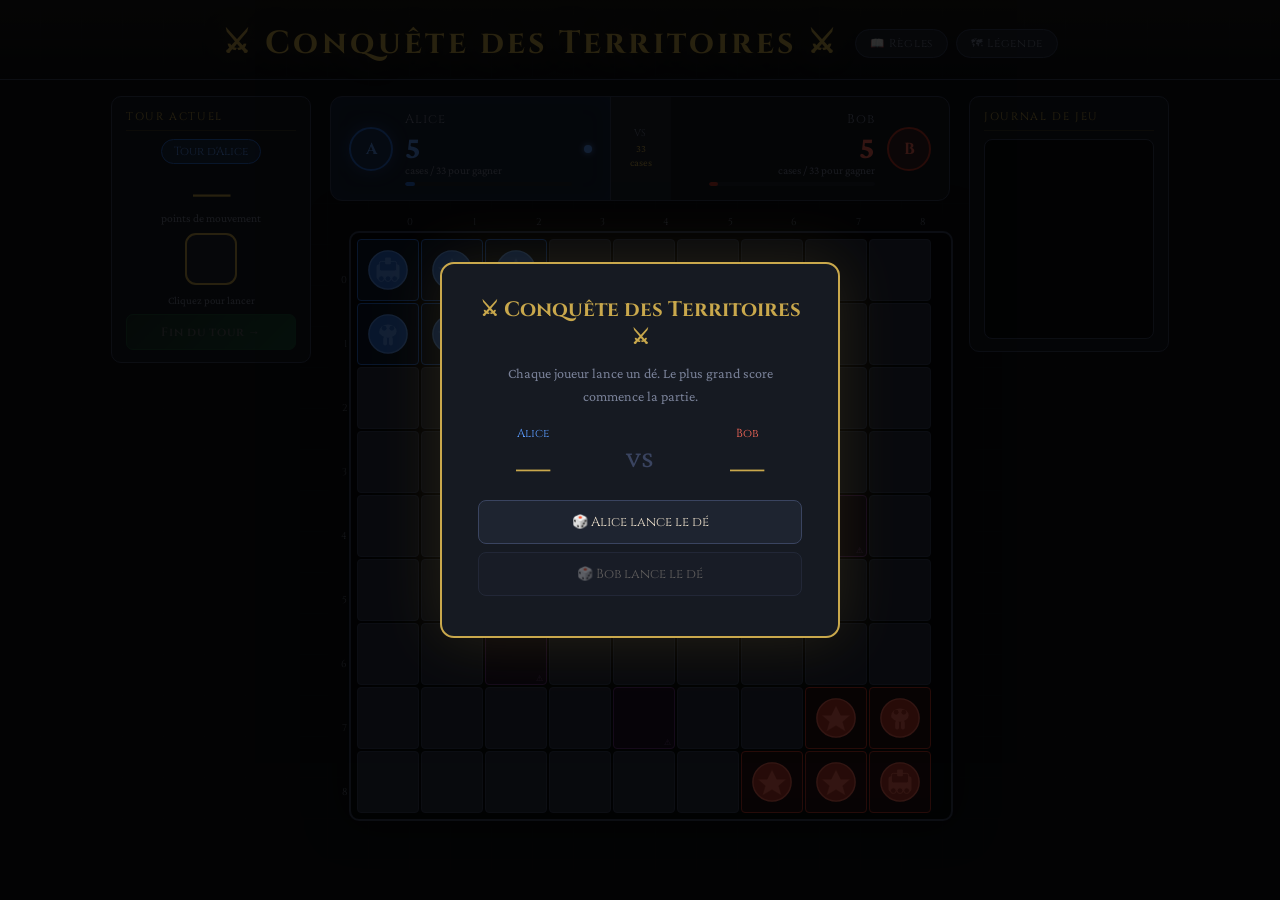
==== index.html @ dd2f5464 "chess game" ====
<!DOCTYPE html>
<html lang="fr">
<head>
<meta charset="UTF-8">
<meta name="viewport" content="width=device-width, initial-scale=1.0">
<title>Conquête des Territoires</title>
<link href="https://fonts.googleapis.com/css2?family=Cinzel:wght@400;600;700&family=Crimson+Pro:wght@400;600&display=swap" rel="stylesheet">
<style>
  :root {
    --gold: #c9a84c;
    --gold-light: #f0d080;
    --dark: #0d0f14;
    --dark2: #161a22;
    --dark3: #1e2430;
    --dark4: #252d3c;
    --p1: #2a6dd9;
    --p1-light: #5b9cff;
    --p1-glow: rgba(42,109,217,0.4);
    --p2: #c0392b;
    --p2-light: #ff6b5b;
    --p2-glow: rgba(192,57,43,0.4);
    --bonus: #1a7a4a;
    --bonus-light: #2ecc71;
    --trap: #6c3483;
    --trap-light: #9b59b6;
    --neutral: #2a3040;
    --border: #3a4460;
    --text: #e8dcc8;
    --text-muted: #7a8299;
    --cell-size: 62px;
  }
  * { box-sizing: border-box; margin: 0; padding: 0; }
  body {
    font-family: 'Crimson Pro', Georgia, serif;
    background: var(--dark);
    color: var(--text);
    min-height: 100vh;
    overflow-x: hidden;
  }
  body::before {
    content: '';
    position: fixed;
    inset: 0;
    background:
      repeating-linear-gradient(0deg, transparent, transparent 40px, rgba(255,255,255,0.008) 40px, rgba(255,255,255,0.008) 41px),
      repeating-linear-gradient(90deg, transparent, transparent 40px, rgba(255,255,255,0.008) 40px, rgba(255,255,255,0.008) 41px);
    pointer-events: none;
    z-index: 0;
  }
  .wrapper { position: relative; z-index: 1; }

  /* HEADER */
  .header {
    text-align: center;
    padding: 22px 20px 14px;
    border-bottom: 1px solid var(--border);
    background: linear-gradient(180deg, rgba(201,168,76,0.07) 0%, transparent 100%);
    display: flex;
    align-items: center;
    justify-content: center;
    gap: 16px;
    flex-wrap: wrap;
  }
  .header h1 {
    font-family: 'Cinzel', serif;
    font-size: clamp(1.3rem, 3.5vw, 2rem);
    font-weight: 700;
    color: var(--gold);
    letter-spacing: 0.1em;
    text-shadow: 0 0 30px rgba(201,168,76,0.25);
  }
  .header-btns { display: flex; gap: 8px; }
  .hdr-btn {
    font-family: 'Cinzel', serif;
    font-size: 0.72rem;
    letter-spacing: 0.06em;
    padding: 6px 14px;
    border: 1px solid var(--border);
    border-radius: 20px;
    background: var(--dark3);
    color: var(--text-muted);
    cursor: pointer;
    transition: all 0.2s;
  }
  .hdr-btn:hover, .hdr-btn.active { border-color: var(--gold); color: var(--gold); background: rgba(201,168,76,0.08); }

  /* LAYOUT */
  .main-layout {
    display: flex;
    gap: 16px;
    padding: 16px;
    justify-content: center;
    align-items: flex-start;
    flex-wrap: wrap;
  }

  /* SCORE BAR — full width, above board area */
  .score-bar {
    display: flex;
    align-items: stretch;
    gap: 0;
    background: var(--dark2);
    border: 1px solid var(--border);
    border-radius: 12px;
    overflow: hidden;
    margin-bottom: 14px;
    width: 100%;
    max-width: 620px;
  }
  .score-half {
    flex: 1;
    display: flex;
    align-items: center;
    gap: 12px;
    padding: 14px 18px;
    transition: background 0.3s;
    position: relative;
  }
  .score-half.p1 { border-right: 1px solid var(--border); }
  .score-half.active-p1 { background: rgba(42,109,217,0.12); box-shadow: inset 0 0 20px rgba(42,109,217,0.1); }
  .score-half.active-p2 { background: rgba(192,57,43,0.12); box-shadow: inset 0 0 20px rgba(192,57,43,0.1); }
  .score-avatar {
    width: 44px;
    height: 44px;
    border-radius: 50%;
    display: flex;
    align-items: center;
    justify-content: center;
    font-family: 'Cinzel', serif;
    font-size: 1rem;
    font-weight: 700;
    flex-shrink: 0;
    border: 2px solid;
    transition: box-shadow 0.3s;
  }
  .score-avatar.p1 { background: rgba(42,109,217,0.2); border-color: var(--p1); color: var(--p1-light); }
  .score-avatar.p2 { background: rgba(192,57,43,0.2); border-color: var(--p2); color: var(--p2-light); }
  .active-p1 .score-avatar.p1 { box-shadow: 0 0 16px var(--p1-glow); }
  .active-p2 .score-avatar.p2 { box-shadow: 0 0 16px var(--p2-glow); }
  .score-info { flex: 1; }
  .score-name { font-family: 'Cinzel', serif; font-size: 0.8rem; letter-spacing: 0.08em; color: var(--text-muted); margin-bottom: 3px; }
  .score-big { font-size: 2rem; font-weight: 700; line-height: 1; }
  .score-half.p1 .score-big { color: var(--p1-light); }
  .score-half.p2 .score-big { color: var(--p2-light); }
  .score-sub { font-size: 0.7rem; color: var(--text-muted); margin-top: 1px; }
  .score-progress { margin-top: 6px; height: 4px; background: var(--dark3); border-radius: 2px; overflow: hidden; }
  .score-progress-fill { height: 100%; border-radius: 2px; transition: width 0.6s ease; }
  .p1 .score-progress-fill { background: var(--p1); }
  .p2 .score-progress-fill { background: var(--p2); }
  .score-turn-dot {
    width: 8px; height: 8px; border-radius: 50%; flex-shrink: 0;
    opacity: 0;
    transition: opacity 0.3s;
  }
  .active-p1 .p1-dot, .active-p2 .p2-dot { opacity: 1; }
  .p1-dot { background: var(--p1-light); box-shadow: 0 0 6px var(--p1-light); }
  .p2-dot { background: var(--p2-light); box-shadow: 0 0 6px var(--p2-light); }
  .score-center {
    display: flex;
    flex-direction: column;
    align-items: center;
    justify-content: center;
    padding: 10px 14px;
    background: var(--dark3);
    min-width: 60px;
  }
  .score-vs { font-family: 'Cinzel', serif; font-size: 0.6rem; color: var(--text-muted); letter-spacing: 0.1em; }
  .score-obj { font-size: 0.65rem; color: var(--gold); margin-top: 2px; text-align: center; line-height: 1.3; }

  /* PANELS */
  .left-panel { display: flex; flex-direction: column; gap: 12px; width: 200px; flex-shrink: 0; }
  .panel { background: var(--dark2); border: 1px solid var(--border); border-radius: 10px; padding: 12px 14px; }
  .panel-title { font-family: 'Cinzel', serif; font-size: 0.68rem; letter-spacing: 0.15em; color: var(--gold); text-transform: uppercase; margin-bottom: 8px; padding-bottom: 6px; border-bottom: 1px solid rgba(201,168,76,0.2); }

  /* TURN panel */
  .turn-info { text-align: center; }
  .turn-badge { display: inline-block; font-family: 'Cinzel', serif; font-size: 0.73rem; padding: 4px 12px; border-radius: 20px; margin-bottom: 8px; }
  .turn-badge.p1 { background: rgba(42,109,217,0.2); border: 1px solid var(--p1); color: var(--p1-light); }
  .turn-badge.p2 { background: rgba(192,57,43,0.2); border: 1px solid var(--p2); color: var(--p2-light); }
  .move-display { font-size: 2.4rem; font-weight: 600; color: var(--gold); line-height: 1; }
  .move-sub { font-size: 0.72rem; color: var(--text-muted); margin-top: 2px; }
  .dice-area { display: flex; flex-direction: column; align-items: center; gap: 8px; margin-top: 8px; }
  #dice-svg { cursor: pointer; transition: transform 0.12s; }
  #dice-svg:hover { transform: scale(1.07); }
  #dice-svg:active { transform: scale(0.95); }
  .btn { width: 100%; padding: 9px; border: none; border-radius: 7px; font-family: 'Cinzel', serif; font-size: 0.75rem; font-weight: 600; letter-spacing: 0.06em; cursor: pointer; transition: all 0.2s; }
  .btn:disabled { opacity: 0.3; cursor: not-allowed; }
  .btn-end { background: linear-gradient(135deg, #1a5c3a, #2ecc71); color: white; border: 1px solid #2ecc71; }
  .btn-end:not(:disabled):hover { filter: brightness(1.1); transform: translateY(-1px); }

  /* COLLAPSIBLE PANELS */
  .collapsible { overflow: hidden; }
  .collapsible-content { display: none; padding-top: 8px; }
  .collapsible-content.open { display: block; }

  /* Legend */
  .legend-grid { display: grid; grid-template-columns: 1fr 1fr; gap: 6px; }
  .legend-item { display: flex; align-items: center; gap: 5px; font-size: 0.75rem; color: var(--text-muted); }
  .leg-dot { width: 12px; height: 12px; border-radius: 3px; flex-shrink: 0; }

  /* BOARD */
  .board-container { display: flex; flex-direction: column; align-items: center; }
  .coord-row { display: flex; align-items: center; gap: 2px; padding-left: 24px; }
  .coord-lbl { width: var(--cell-size); text-align: center; font-size: 0.62rem; color: var(--text-muted); font-family: 'Cinzel', serif; }
  #board { display: grid; grid-template-columns: repeat(9, var(--cell-size)); grid-template-rows: repeat(9, var(--cell-size)); gap: 2px; background: #080a0e; padding: 6px; border-radius: 10px; border: 2px solid var(--border); box-shadow: 0 0 40px rgba(0,0,0,0.5), inset 0 0 20px rgba(0,0,0,0.3); }
  .row-nums { display: flex; flex-direction: column; gap: 2px; padding-top: 6px; }
  .row-num { height: var(--cell-size); display: flex; align-items: center; justify-content: flex-end; font-size: 0.62rem; color: var(--text-muted); font-family: 'Cinzel', serif; width: 20px; }

  .cell { width: var(--cell-size); height: var(--cell-size); background: var(--neutral); border: 1px solid #3a4460; border-radius: 4px; display: flex; align-items: center; justify-content: center; cursor: pointer; transition: all 0.15s; position: relative; overflow: hidden; }
  .cell:hover { border-color: var(--gold); filter: brightness(1.1); }
  .cell.bonus { background: rgba(26,122,74,0.22); border-color: var(--bonus); }
  .cell.bonus::after { content: '✦'; position: absolute; bottom: 2px; right: 3px; font-size: 8px; color: var(--bonus-light); opacity: 0.7; }
  .cell.trap { background: rgba(108,52,131,0.22); border-color: var(--trap); }
  .cell.trap::after { content: '⚠'; position: absolute; bottom: 1px; right: 3px; font-size: 8px; color: var(--trap-light); opacity: 0.7; }
  .cell.p1 { background: rgba(42,109,217,0.16); border-color: var(--p1); }
  .cell.p2 { background: rgba(192,57,43,0.16); border-color: var(--p2); }
  .cell.selected { border: 2px solid var(--gold) !important; box-shadow: 0 0 14px rgba(201,168,76,0.55), inset 0 0 8px rgba(201,168,76,0.1); z-index: 5; }
  .cell.reachable { border: 1.5px dashed rgba(201,168,76,0.5) !important; background: rgba(201,168,76,0.07) !important; }
  .piece { width: 44px; height: 44px; pointer-events: none; }

  /* RIGHT PANEL */
  .right-panel { display: flex; flex-direction: column; gap: 12px; width: 200px; flex-shrink: 0; }
  #log { background: #080a0e; border: 1px solid var(--border); border-radius: 8px; padding: 8px 10px; height: 200px; overflow-y: auto; font-family: 'Courier New', monospace; font-size: 0.7rem; color: #8ab4f8; scrollbar-width: thin; scrollbar-color: var(--border) transparent; }
  .log-entry { margin-bottom: 3px; padding-bottom: 3px; border-bottom: 1px solid rgba(58,68,96,0.25); }
  .log-entry.combat { color: #ff9f43; }
  .log-entry.capture { color: #2ecc71; }
  .log-entry.warn { color: #e74c3c; }
  .log-entry.info { color: #a0aec0; }
  .log-entry.turn { color: var(--gold); }

  /* Rules */
  .rules-list { list-style: none; padding: 0; }
  .rules-list li { font-size: 0.76rem; color: var(--text-muted); padding: 4px 0; border-bottom: 1px solid rgba(58,68,96,0.3); line-height: 1.4; display: flex; gap: 6px; }
  .rules-list li:last-child { border: none; }
  .rules-list li .ri { color: var(--gold); flex-shrink: 0; }
  .unit-table { width: 100%; font-size: 0.73rem; border-collapse: collapse; margin-top: 4px; }
  .unit-table th { color: var(--gold); font-family: 'Cinzel', serif; font-size: 0.62rem; letter-spacing: 0.08em; padding: 4px 6px; text-align: left; border-bottom: 1px solid var(--border); }
  .unit-table td { padding: 4px 6px; color: var(--text-muted); border-bottom: 1px solid rgba(58,68,96,0.2); }
  .unit-table tr:last-child td { border: none; }

  /* MODAL */
  #modal-backdrop { display: none; position: fixed; inset: 0; background: rgba(0,0,0,0.8); z-index: 100; align-items: center; justify-content: center; }
  #modal-backdrop.show { display: flex; }
  .modal { background: var(--dark2); border: 2px solid var(--gold); border-radius: 14px; padding: 32px 36px; text-align: center; max-width: 400px; width: 90%; box-shadow: 0 0 60px rgba(201,168,76,0.15); }
  .modal h2 { font-family: 'Cinzel', serif; color: var(--gold); font-size: 1.3rem; margin-bottom: 10px; }
  .modal p { color: var(--text-muted); font-size: 0.88rem; margin-bottom: 18px; line-height: 1.6; }
  .player-roll { display: flex; justify-content: space-around; margin: 14px 0; }
  .player-roll-item { text-align: center; }
  .player-roll-name { font-family: 'Cinzel', serif; font-size: 0.73rem; margin-bottom: 5px; }
  .player-roll-name.p1 { color: var(--p1-light); }
  .player-roll-name.p2 { color: var(--p2-light); }
  .player-roll-val { font-size: 2.2rem; color: var(--gold); }
  .dice-roll-btn { padding: 12px; font-family: 'Cinzel', serif; font-size: 0.82rem; background: var(--dark3); color: var(--text); border: 1px solid var(--border); border-radius: 8px; cursor: pointer; width: 100%; margin-bottom: 8px; transition: all 0.2s; }
  .dice-roll-btn:hover:not(:disabled) { border-color: var(--gold); }
  .dice-roll-btn:disabled { opacity: 0.35; cursor: not-allowed; }
  .btn-modal { padding: 12px 28px; font-family: 'Cinzel', serif; font-size: 0.82rem; font-weight: 700; letter-spacing: 0.1em; background: linear-gradient(135deg, #8a6a14, var(--gold)); color: #0d0f14; border: none; border-radius: 8px; cursor: pointer; transition: all 0.2s; width: 100%; margin-top: 4px; }
  .btn-modal:hover { filter: brightness(1.1); transform: translateY(-1px); }
  .win-crown { font-size: 3rem; margin-bottom: 6px; }
  .win-name { font-family: 'Cinzel', serif; font-size: 1.7rem; color: var(--gold); margin-bottom: 8px; }

  /* OVERLAY PANELS */
  .overlay-panel {
    display: none;
    position: fixed;
    top: 0; right: 0; bottom: 0;
    width: 340px;
    background: var(--dark2);
    border-left: 1px solid var(--border);
    z-index: 50;
    overflow-y: auto;
    padding: 24px 20px;
    box-shadow: -10px 0 40px rgba(0,0,0,0.5);
    transition: transform 0.3s ease;
    transform: translateX(100%);
  }
  .overlay-panel.show { display: block; transform: translateX(0); }
  .overlay-title { font-family: 'Cinzel', serif; font-size: 1rem; color: var(--gold); margin-bottom: 16px; padding-bottom: 10px; border-bottom: 1px solid rgba(201,168,76,0.25); display: flex; justify-content: space-between; align-items: center; }
  .overlay-close { background: none; border: 1px solid var(--border); color: var(--text-muted); border-radius: 50%; width: 28px; height: 28px; cursor: pointer; font-size: 1rem; display: flex; align-items: center; justify-content: center; }
  .overlay-close:hover { border-color: var(--gold); color: var(--gold); }

  .overlay-section { margin-bottom: 20px; }
  .overlay-section-title { font-family: 'Cinzel', serif; font-size: 0.7rem; letter-spacing: 0.12em; color: var(--gold); text-transform: uppercase; margin-bottom: 10px; padding-bottom: 5px; border-bottom: 1px solid rgba(201,168,76,0.15); }

  @media (max-width: 860px) {
    :root { --cell-size: 44px; }
    .left-panel, .right-panel { width: 100%; flex-direction: row; flex-wrap: wrap; }
    .panel { flex: 1; min-width: 160px; }
    .main-layout { flex-direction: column; align-items: center; }
    .overlay-panel { width: 100%; }
  }
</style>
</head>
<body>
<div class="wrapper">

<div class="header">
  <h1>⚔ Conquête des Territoires ⚔</h1>
  <div class="header-btns">
    <button class="hdr-btn" onclick="togglePanel('panel-rules')">📖 Règles</button>
    <button class="hdr-btn" onclick="togglePanel('panel-legend')">🗺 Légende</button>
  </div>
</div>

<!-- RULES OVERLAY -->
<div class="overlay-panel" id="panel-rules">
  <div class="overlay-title">
    Règles du jeu
    <button class="overlay-close" onclick="togglePanel('panel-rules')">✕</button>
  </div>

  <div class="overlay-section">
    <div class="overlay-section-title">Comment jouer</div>
    <ul class="rules-list">
      <li><span class="ri">🎲</span> Lancez le dé pour obtenir vos points de mouvement (1–6).</li>
      <li><span class="ri">👆</span> Cliquez une unité pour la sélectionner, puis une case cible.</li>
      <li><span class="ri">➡</span> Mouvement en ligne droite (horizontale ou verticale) uniquement.</li>
      <li><span class="ri">⚔</span> Attaque : chaque joueur lance un dé + force. Le plus haut gagne.</li>
      <li><span class="ri">✦</span> Case Bonus : +1 force au combat pour l'occupant.</li>
      <li><span class="ri">⚠</span> Piège : l'unité qui entre est détruite immédiatement.</li>
      <li><span class="ri">🏆</span> Victoire : contrôler 33 cases ou éliminer toutes les unités adverses.</li>
    </ul>
  </div>

  <div class="overlay-section">
    <div class="overlay-section-title">Unités</div>
    <table class="unit-table">
      <thead>
        <tr><th>Unité</th><th>Dépl.</th><th>Force</th></tr>
      </thead>
      <tbody>
        <tr><td>⚔ Soldat (S)</td><td>1 case</td><td>2</td></tr>
        <tr><td>🐴 Cavalier (C)</td><td>1–2 cases</td><td>1</td></tr>
        <tr><td>🛡 Tank (T)</td><td>1 case</td><td>3</td></tr>
      </tbody>
    </table>
  </div>

  <div class="overlay-section">
    <div class="overlay-section-title">Combat détaillé</div>
    <ul class="rules-list">
      <li><span class="ri">1.</span> Attaquant : lance dé + force de son unité (+ bonus si sur case Bonus).</li>
      <li><span class="ri">2.</span> Défenseur : même calcul.</li>
      <li><span class="ri">3.</span> Le score le plus élevé l'emporte. En cas d'égalité, le défenseur gagne.</li>
      <li><span class="ri">4.</span> Victoire attaquant → capture la case. Défaite → son unité est détruite.</li>
    </ul>
  </div>
</div>

<!-- LEGEND OVERLAY -->
<div class="overlay-panel" id="panel-legend">
  <div class="overlay-title">
    Légende
    <button class="overlay-close" onclick="togglePanel('panel-legend')">✕</button>
  </div>

  <div class="overlay-section">
    <div class="overlay-section-title">Joueurs</div>
    <div class="legend-grid" style="gap:10px">
      <div class="legend-item" style="font-size:0.85rem"><div class="leg-dot" style="background:var(--p1);width:16px;height:16px"></div> Alice (Bleu)</div>
      <div class="legend-item" style="font-size:0.85rem"><div class="leg-dot" style="background:var(--p2);width:16px;height:16px"></div> Bob (Rouge)</div>
    </div>
  </div>

  <div class="overlay-section">
    <div class="overlay-section-title">Cases spéciales</div>
    <div style="display:flex;flex-direction:column;gap:10px">
      <div class="legend-item" style="font-size:0.85rem"><div class="leg-dot" style="background:var(--bonus);width:16px;height:16px"></div> Bonus ✦ — +1 force au combat</div>
      <div class="legend-item" style="font-size:0.85rem"><div class="leg-dot" style="background:var(--trap);width:16px;height:16px"></div> Piège ⚠ — détruit l'unité</div>
      <div class="legend-item" style="font-size:0.85rem"><div class="leg-dot" style="background:var(--neutral);width:16px;height:16px"></div> Neutre — libre à conquérir</div>
    </div>
  </div>

  <div class="overlay-section">
    <div class="overlay-section-title">Interface</div>
    <ul class="rules-list">
      <li><span class="ri">🟡</span> Bordure or = unité sélectionnée</li>
      <li><span class="ri">⬡</span> Pointillés = cases accessibles</li>
      <li><span class="ri">💡</span> Halo coloré = joueur actif</li>
    </ul>
  </div>
</div>

<div class="main-layout">

  <!-- LEFT PANEL -->
  <div class="left-panel">
    <div class="panel">
      <div class="panel-title">Tour actuel</div>
      <div class="turn-info">
        <div class="turn-badge p1" id="turn-badge">Tour d'Alice</div>
        <div class="move-display" id="move-pts">—</div>
        <div class="move-sub">points de mouvement</div>
        <div class="dice-area">
          <svg id="dice-svg" width="54" height="54" viewBox="0 0 54 54" onclick="rollMoveDice()" role="button" aria-label="Lancer le dé">
            <rect x="2" y="2" width="50" height="50" rx="10" fill="#1e2430" stroke="#c9a84c" stroke-width="2"/>
            <g id="dice-pips" fill="#c9a84c"></g>
          </svg>
          <div style="font-size:0.68rem;color:var(--text-muted)">Cliquez pour lancer</div>
        </div>
        <button class="btn btn-end" id="btn-end" onclick="endTurn()" disabled style="margin-top:8px">Fin du tour →</button>
      </div>
    </div>
  </div>

  <!-- CENTER: score bar + board -->
  <div class="board-container">
    <!-- SCORE BAR -->
    <div class="score-bar" id="score-bar">
      <div class="score-half p1" id="half-p1">
        <div class="score-avatar p1">A</div>
        <div class="score-info">
          <div class="score-name">Alice</div>
          <div class="score-big" id="s1">5</div>
          <div class="score-sub">cases / 33 pour gagner</div>
          <div class="score-progress">
            <div class="score-progress-fill" id="prog-p1" style="width:6%"></div>
          </div>
        </div>
        <div class="score-turn-dot p1-dot"></div>
      </div>
      <div class="score-center">
        <div class="score-vs">VS</div>
        <div class="score-obj">33<br>cases</div>
      </div>
      <div class="score-half p2" id="half-p2">
        <div class="score-turn-dot p2-dot"></div>
        <div class="score-info" style="text-align:right">
          <div class="score-name">Bob</div>
          <div class="score-big" id="s2">5</div>
          <div class="score-sub">cases / 33 pour gagner</div>
          <div class="score-progress">
            <div class="score-progress-fill" id="prog-p2" style="width:6%"></div>
          </div>
        </div>
        <div class="score-avatar p2">B</div>
      </div>
    </div>

    <div style="display:flex;gap:2px">
      <div style="display:flex;flex-direction:column;gap:0;padding-top:28px">
        <div id="row-nums" class="row-nums"></div>
      </div>
      <div style="display:flex;flex-direction:column;gap:2px">
        <div class="coord-row" id="col-coords"></div>
        <div id="board"></div>
      </div>
    </div>
  </div>

  <!-- RIGHT PANEL -->
  <div class="right-panel">
    <div class="panel">
      <div class="panel-title">Journal de jeu</div>
      <div id="log"></div>
    </div>
  </div>
</div>
</div>

<!-- STARTUP MODAL -->
<div id="modal-backdrop" class="show">
  <div class="modal" id="modal-content">
    <h2>⚔ Conquête des Territoires ⚔</h2>
    <p>Chaque joueur lance un dé. Le plus grand score commence la partie.</p>
    <div class="player-roll">
      <div class="player-roll-item">
        <div class="player-roll-name p1">Alice</div>
        <div class="player-roll-val" id="roll-alice">—</div>
      </div>
      <div style="font-size:2rem;color:var(--border);margin-top:12px">vs</div>
      <div class="player-roll-item">
        <div class="player-roll-name p2">Bob</div>
        <div class="player-roll-val" id="roll-bob">—</div>
      </div>
    </div>
    <button class="dice-roll-btn" id="btn-roll-alice" onclick="startRoll(1)">🎲 Alice lance le dé</button>
    <button class="dice-roll-btn" id="btn-roll-bob" onclick="startRoll(2)" disabled>🎲 Bob lance le dé</button>
    <button class="btn-modal" id="btn-start" onclick="startGame()" style="display:none">Commencer la partie !</button>
  </div>
</div>

<script>
const SIZE = 9;
const UNITS = {
  S: { label: 'Soldat', maxStep: 1, power: 2 },
  C: { label: 'Cavalier', maxStep: 2, power: 1 },
  T: { label: 'Tank', maxStep: 1, power: 3 }
};

let board = [], currentPlayer = 1, selectedCell = null, movePoints = 0, diceRolled = false;
let startRolls = [0, 0];
let bonusCells = new Set(), trapCells = new Set();

function togglePanel(id) {
  const p = document.getElementById(id);
  p.classList.toggle('show');
}

// Close overlays on backdrop click
document.addEventListener('click', function(e) {
  ['panel-rules','panel-legend'].forEach(id => {
    const p = document.getElementById(id);
    if(p.classList.contains('show') && !p.contains(e.target) && !e.target.closest('.hdr-btn')) {
      p.classList.remove('show');
    }
  });
});

function pieceSVG(unit, player) {
  const c1 = player === 1 ? '#2a6dd9' : '#c0392b';
  const c2 = player === 1 ? '#5b9cff' : '#ff6b5b';
  const base = `<svg class="piece" viewBox="0 0 46 46" xmlns="http://www.w3.org/2000/svg">`;
  if (unit === 'S') return base + `<circle cx="23" cy="23" r="20" fill="${c1}" stroke="${c2}" stroke-width="1.5"/><polygon points="23,10 28,20 38,20 30,27 33,37 23,31 13,37 16,27 8,20 18,20" fill="${c2}" stroke="${c1}" stroke-width="0.5"/></svg>`;
  if (unit === 'C') return base + `<circle cx="23" cy="23" r="20" fill="${c1}" stroke="${c2}" stroke-width="1.5"/><ellipse cx="23" cy="20" rx="9" ry="7" fill="${c2}"/><rect x="18" y="26" width="4" height="9" rx="2" fill="${c2}"/><rect x="24" y="26" width="4" height="9" rx="2" fill="${c2}"/><circle cx="19" cy="17" r="2.5" fill="${c1}"/><circle cx="27" cy="17" r="2.5" fill="${c1}"/><rect x="14" y="20" width="5" height="3" rx="1" fill="${c2}"/></svg>`;
  if (unit === 'T') return base + `<circle cx="23" cy="23" r="20" fill="${c1}" stroke="${c2}" stroke-width="1.5"/><rect x="11" y="17" width="24" height="16" rx="3" fill="${c2}"/><rect x="14" y="14" width="18" height="10" rx="2" fill="${c1}" stroke="${c2}" stroke-width="1"/><rect x="20" y="10" width="6" height="7" rx="1" fill="${c2}"/><circle cx="16" cy="32" r="3" fill="${c1}" stroke="${c2}" stroke-width="1"/><circle cx="23" cy="32" r="3" fill="${c1}" stroke="${c2}" stroke-width="1"/><circle cx="30" cy="32" r="3" fill="${c1}" stroke="${c2}" stroke-width="1"/></svg>`;
  return '';
}

const PIP_POS = {
  1:[[27,27]],2:[[14,14],[40,40]],3:[[14,14],[27,27],[40,40]],
  4:[[14,14],[40,14],[14,40],[40,40]],5:[[14,14],[40,14],[27,27],[14,40],[40,40]],
  6:[[14,14],[40,14],[14,27],[40,27],[14,40],[40,40]]
};
function renderDiceFace(v){ return (PIP_POS[v]||[]).map(([x,y])=>`<circle cx="${x}" cy="${y}" r="4" fill="#c9a84c"/>`).join(''); }
function animateDice(finalVal, elId){
  return new Promise(resolve=>{
    const el=document.getElementById(elId); let count=0;
    const iv=setInterval(()=>{
      const v=Math.ceil(Math.random()*6);
      if(el) el.innerHTML=renderDiceFace(v);
      if(++count>=8){clearInterval(iv);if(el)el.innerHTML=renderDiceFace(finalVal);resolve();}
    },75);
  });
}

async function startRoll(player){
  const val=Math.ceil(Math.random()*6);
  startRolls[player-1]=val;
  if(player===1){
    document.getElementById('roll-alice').textContent=val;
    document.getElementById('btn-roll-alice').disabled=true;
    document.getElementById('btn-roll-bob').disabled=false;
  } else {
    document.getElementById('roll-bob').textContent=val;
    document.getElementById('btn-roll-bob').disabled=true;
    const a=startRolls[0], b=startRolls[1];
    if(a===b){
      document.getElementById('roll-alice').textContent='—';
      document.getElementById('roll-bob').textContent='—';
      startRolls=[0,0];
      document.getElementById('btn-roll-alice').disabled=false;
      document.getElementById('btn-roll-bob').disabled=true;
      addLog('Égalité ! Relancez.','warn'); return;
    }
    currentPlayer=a>b?1:2;
    const winner=a>b?'Alice':'Bob';
    setTimeout(()=>{
      const p=document.createElement('p');
      p.style.cssText='color:#c9a84c;font-size:1.05rem;margin:8px 0';
      p.textContent=`${winner} commence !`;
      document.getElementById('modal-content').insertBefore(p,document.getElementById('btn-start'));
      document.getElementById('btn-start').style.display='block';
    },300);
  }
}

function startGame(){
  document.getElementById('modal-backdrop').classList.remove('show');
  initBoard(); updateTurnUI();
  addLog(`Partie lancée ! Tour : ${currentPlayer===1?'Alice':'Bob'}`,'turn');
}

function initBoard(){
  board=[];
  bonusCells=new Set(['3,3','4,4','3,5','5,3']);
  trapCells=new Set(['2,6','6,2','4,7','7,4']);
  for(let r=0;r<SIZE;r++){board[r]=[];for(let c=0;c<SIZE;c++){const k=`${r},${c}`;board[r][c]={player:0,unit:null,bonus:bonusCells.has(k),trap:trapCells.has(k)};}}
  setU(0,0,1,'T');setU(0,1,1,'S');setU(1,0,1,'C');setU(1,1,1,'S');setU(0,2,1,'S');
  setU(8,8,2,'T');setU(8,7,2,'S');setU(7,8,2,'C');setU(7,7,2,'S');setU(8,6,2,'S');
  buildGrid(); renderBoard();
}

function setU(r,c,p,u){board[r][c].player=p;board[r][c].unit=u;}

function buildGrid(){
  const cc=document.getElementById('col-coords');
  cc.innerHTML='<div style="width:4px"></div>';
  for(let c=0;c<SIZE;c++) cc.innerHTML+=`<div class="coord-lbl">${c}</div>`;
  const rn=document.getElementById('row-nums');
  rn.innerHTML='';
  for(let r=0;r<SIZE;r++) rn.innerHTML+=`<div class="row-num">${r}</div>`;
  const grid=document.getElementById('board');
  grid.innerHTML='';
  for(let r=0;r<SIZE;r++) for(let c=0;c<SIZE;c++){
    const el=document.createElement('div');
    el.className='cell'; el.id=`c${r}_${c}`; el.onclick=()=>handleClick(r,c);
    grid.appendChild(el);
  }
}

function renderBoard(){
  let s1=0,s2=0;
  for(let r=0;r<SIZE;r++) for(let c=0;c<SIZE;c++){
    const el=document.getElementById(`c${r}_${c}`), d=board[r][c];
    el.className='cell';
    if(d.bonus) el.classList.add('bonus');
    if(d.trap) el.classList.add('trap');
    if(d.player===1){el.classList.add('p1');s1++;}
    if(d.player===2){el.classList.add('p2');s2++;}
    if(selectedCell&&selectedCell[0]===r&&selectedCell[1]===c) el.classList.add('selected');
    el.innerHTML=d.unit?pieceSVG(d.unit,d.player):'';
  }
  document.getElementById('s1').textContent=s1;
  document.getElementById('s2').textContent=s2;
  document.getElementById('prog-p1').style.width=Math.round((s1/81)*100)+'%';
  document.getElementById('prog-p2').style.width=Math.round((s2/81)*100)+'%';

  const h1=document.getElementById('half-p1'), h2=document.getElementById('half-p2');
  h1.className='score-half p1'+(currentPlayer===1?' active-p1':'');
  h2.className='score-half p2'+(currentPlayer===2?' active-p2':'');

  return {s1,s2};
}

function showReachable(){
  if(!selectedCell) return;
  const [sr,sc]=selectedCell;
  const stats=UNITS[board[sr][sc].unit];
  for(let r=0;r<SIZE;r++) for(let c=0;c<SIZE;c++){
    if(r===sr&&c===sc) continue;
    const dr=Math.abs(r-sr),dc=Math.abs(c-sc),dist=dr+dc;
    if((r===sr||c===sc)&&dist<=stats.maxStep&&dist<=movePoints&&board[r][c].player!==currentPlayer)
      document.getElementById(`c${r}_${c}`).classList.add('reachable');
  }
}

function handleClick(r,c){
  if(!diceRolled){addLog('Lancez le dé d\'abord !','warn');return;}
  if(selectedCell){
    const[sr,sc]=selectedCell;
    if(sr===r&&sc===c){selectedCell=null;renderBoard();return;}
    processAction(sr,sc,r,c);
  } else {
    if(board[r][c].player===currentPlayer&&board[r][c].unit){selectedCell=[r,c];renderBoard();showReachable();}
  }
}

function processAction(r1,c1,r2,c2){
  const unit=board[r1][c1].unit,stats=UNITS[unit];
  const dr=Math.abs(r1-r2),dc=Math.abs(c1-c2),dist=dr+dc;
  if(!(r1===r2||c1===c2)||dist>stats.maxStep){
    addLog(`❌ ${stats.label} : max ${stats.maxStep} case(s) en ligne droite.`,'warn');
    selectedCell=null;renderBoard();return;
  }
  if(dist>movePoints){
    addLog(`❌ Pas assez de points (besoin:${dist}, reste:${movePoints}).`,'warn');
    selectedCell=null;renderBoard();return;
  }
  if(board[r2][c2].player!==0&&board[r2][c2].player!==currentPlayer) doCombat(r1,c1,r2,c2,dist);
  else doMove(r1,c1,r2,c2,dist);
  selectedCell=null; checkWin(); renderBoard();
}

function doCombat(r1,c1,r2,c2,cost){
  const ab=board[r1][c1].bonus?1:0,db=board[r2][c2].bonus?1:0;
  const ad=Math.ceil(Math.random()*6),dd=Math.ceil(Math.random()*6);
  const ap=UNITS[board[r1][c1].unit].power+ad+ab;
  const dp=UNITS[board[r2][c2].unit].power+dd+db;
  const an=currentPlayer===1?'Alice':'Bob',dn=currentPlayer===1?'Bob':'Alice';
  addLog(`⚔ ${an}:${ap} vs ${dn}:${dp}`,'combat');
  if(ap>dp){addLog('✅ Victoire ! Case capturée.','capture');doMove(r1,c1,r2,c2,cost);}
  else{addLog('💀 Défaite. Unité perdue.','warn');board[r1][c1].unit=null;board[r1][c1].player=0;movePoints-=cost;}
  updateMoveUI();
}

function doMove(r1,c1,r2,c2,cost){
  const unit=board[r1][c1].unit;
  board[r2][c2].unit=unit;board[r2][c2].player=currentPlayer;
  board[r1][c1].unit=null;board[r1][c1].player=0;
  movePoints-=cost;
  if(board[r2][c2].trap){addLog('⚠ PIÈGE ! Unité détruite.','warn');board[r2][c2].unit=null;board[r2][c2].player=0;}
  else if(board[r2][c2].bonus) addLog('✦ Case Bonus !','capture');
  else addLog('➡ Déplacement effectué.','info');
  updateMoveUI();
}

async function rollMoveDice(){
  if(diceRolled){addLog('Dé déjà lancé ce tour.','info');return;}
  const val=Math.ceil(Math.random()*6);
  await animateDice(val,'dice-pips');
  movePoints=val; diceRolled=true;
  document.getElementById('btn-end').disabled=false;
  addLog(`🎲 Dé : ${val} point(s).`,'info');
  updateMoveUI();
}

function updateMoveUI(){
  document.getElementById('move-pts').textContent=Math.max(0,movePoints);
  if(movePoints<=0&&diceRolled) addLog('Points épuisés → Fin du tour.','info');
}

function updateTurnUI(){
  const name=currentPlayer===1?'Alice':'Bob',cls=currentPlayer===1?'p1':'p2';
  const badge=document.getElementById('turn-badge');
  badge.textContent=`Tour de ${name}`; badge.className=`turn-badge ${cls}`;
  document.getElementById('move-pts').textContent='—';
  document.getElementById('dice-pips').innerHTML='';
}

function endTurn(){
  currentPlayer=currentPlayer===1?2:1;
  movePoints=0;diceRolled=false;selectedCell=null;
  document.getElementById('btn-end').disabled=true;
  document.getElementById('dice-pips').innerHTML='';
  addLog(`─── Tour de ${currentPlayer===1?'Alice':'Bob'} ───`,'turn');
  updateTurnUI(); renderBoard();
}

function checkWin(){
  let s1=0,s2=0,u1=0,u2=0;
  for(let r=0;r<SIZE;r++) for(let c=0;c<SIZE;c++){
    if(board[r][c].player===1){s1++;if(board[r][c].unit)u1++;}
    if(board[r][c].player===2){s2++;if(board[r][c].unit)u2++;}
  }
  if(s1>=33||u2===0) showWin('Alice');
  else if(s2>=33||u1===0) showWin('Bob');
}

function showWin(name){
  document.getElementById('modal-content').innerHTML=`<div class="win-crown">👑</div><div class="win-name">${name} gagne !</div><p style="margin:10px 0 20px">Félicitations, la victoire est totale !</p><button class="btn-modal" onclick="location.reload()">Nouvelle partie</button>`;
  document.getElementById('modal-backdrop').classList.add('show');
}

function addLog(msg,type='info'){
  const el=document.getElementById('log');
  const div=document.createElement('div');
  div.className=`log-entry ${type}`;div.textContent=msg;el.prepend(div);
}

initBoard();
</script>
</body>
</html>
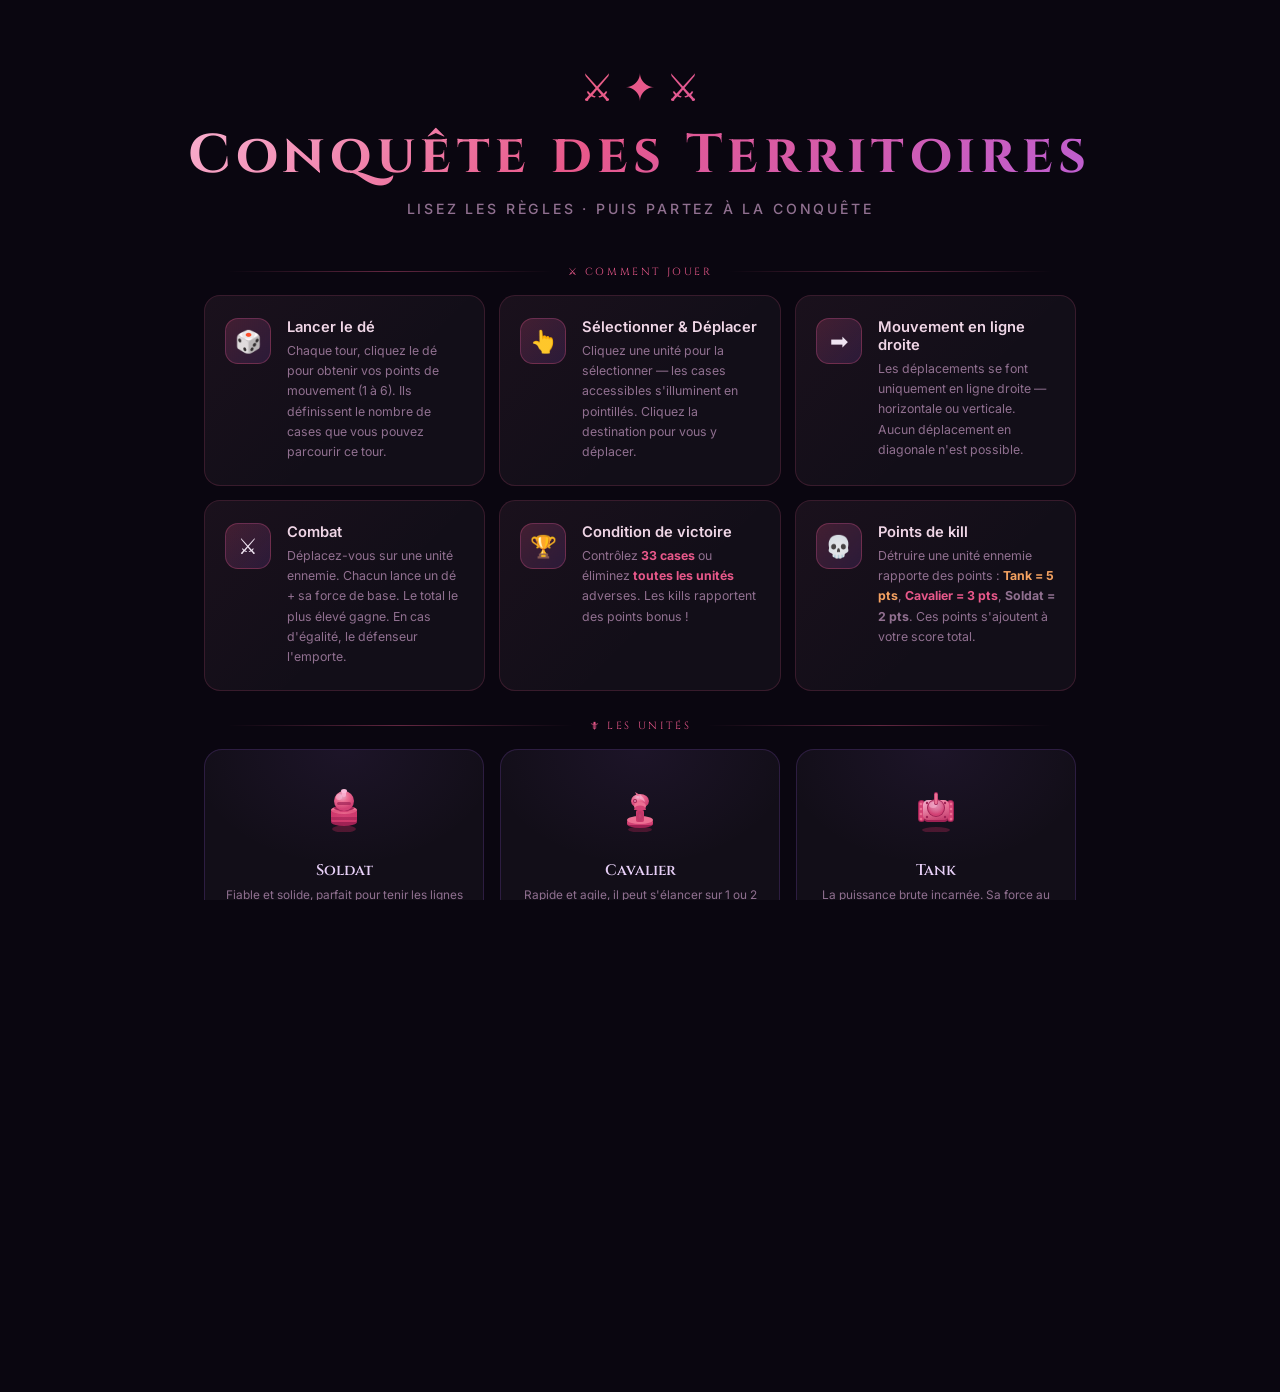
==== commit dbeca2e1: "update8" ====
--- a/index.html
+++ b/index.html
@@ -3,741 +3,836 @@
 <head>
 <meta charset="UTF-8">
 <meta name="viewport" content="width=device-width, initial-scale=1.0">
-<title>Conquête des Territoires</title>
-<link href="https://fonts.googleapis.com/css2?family=Cinzel:wght@400;600;700&family=Crimson+Pro:wght@400;600&display=swap" rel="stylesheet">
+<title>✿ Conquête des Territoires</title>
+<link href="https://fonts.googleapis.com/css2?family=Cinzel:wght@400;600;700&family=Inter:wght@300;400;500;600;700&display=swap" rel="stylesheet">
 <style>
-  :root {
-    --gold: #c9a84c;
-    --gold-light: #f0d080;
-    --dark: #0d0f14;
-    --dark2: #161a22;
-    --dark3: #1e2430;
-    --dark4: #252d3c;
-    --p1: #2a6dd9;
-    --p1-light: #5b9cff;
-    --p1-glow: rgba(42,109,217,0.4);
-    --p2: #c0392b;
-    --p2-light: #ff6b5b;
-    --p2-glow: rgba(192,57,43,0.4);
-    --bonus: #1a7a4a;
-    --bonus-light: #2ecc71;
-    --trap: #6c3483;
-    --trap-light: #9b59b6;
-    --neutral: #2a3040;
-    --border: #3a4460;
-    --text: #e8dcc8;
-    --text-muted: #7a8299;
-    --cell-size: 62px;
-  }
-  * { box-sizing: border-box; margin: 0; padding: 0; }
-  body {
-    font-family: 'Crimson Pro', Georgia, serif;
-    background: var(--dark);
-    color: var(--text);
-    min-height: 100vh;
-    overflow-x: hidden;
-  }
-  body::before {
-    content: '';
-    position: fixed;
-    inset: 0;
-    background:
-      repeating-linear-gradient(0deg, transparent, transparent 40px, rgba(255,255,255,0.008) 40px, rgba(255,255,255,0.008) 41px),
-      repeating-linear-gradient(90deg, transparent, transparent 40px, rgba(255,255,255,0.008) 40px, rgba(255,255,255,0.008) 41px);
-    pointer-events: none;
-    z-index: 0;
-  }
-  .wrapper { position: relative; z-index: 1; }
-
-  /* HEADER */
-  .header {
-    text-align: center;
-    padding: 22px 20px 14px;
-    border-bottom: 1px solid var(--border);
-    background: linear-gradient(180deg, rgba(201,168,76,0.07) 0%, transparent 100%);
-    display: flex;
-    align-items: center;
-    justify-content: center;
-    gap: 16px;
-    flex-wrap: wrap;
-  }
-  .header h1 {
-    font-family: 'Cinzel', serif;
-    font-size: clamp(1.3rem, 3.5vw, 2rem);
-    font-weight: 700;
-    color: var(--gold);
-    letter-spacing: 0.1em;
-    text-shadow: 0 0 30px rgba(201,168,76,0.25);
-  }
-  .header-btns { display: flex; gap: 8px; }
-  .hdr-btn {
-    font-family: 'Cinzel', serif;
-    font-size: 0.72rem;
-    letter-spacing: 0.06em;
-    padding: 6px 14px;
-    border: 1px solid var(--border);
-    border-radius: 20px;
-    background: var(--dark3);
-    color: var(--text-muted);
-    cursor: pointer;
-    transition: all 0.2s;
-  }
-  .hdr-btn:hover, .hdr-btn.active { border-color: var(--gold); color: var(--gold); background: rgba(201,168,76,0.08); }
-
-  /* LAYOUT */
-  .main-layout {
-    display: flex;
-    gap: 16px;
-    padding: 16px;
-    justify-content: center;
-    align-items: flex-start;
-    flex-wrap: wrap;
-  }
-
-  /* SCORE BAR — full width, above board area */
-  .score-bar {
-    display: flex;
-    align-items: stretch;
-    gap: 0;
-    background: var(--dark2);
-    border: 1px solid var(--border);
-    border-radius: 12px;
-    overflow: hidden;
-    margin-bottom: 14px;
-    width: 100%;
-    max-width: 620px;
-  }
-  .score-half {
-    flex: 1;
-    display: flex;
-    align-items: center;
-    gap: 12px;
-    padding: 14px 18px;
-    transition: background 0.3s;
-    position: relative;
-  }
-  .score-half.p1 { border-right: 1px solid var(--border); }
-  .score-half.active-p1 { background: rgba(42,109,217,0.12); box-shadow: inset 0 0 20px rgba(42,109,217,0.1); }
-  .score-half.active-p2 { background: rgba(192,57,43,0.12); box-shadow: inset 0 0 20px rgba(192,57,43,0.1); }
-  .score-avatar {
-    width: 44px;
-    height: 44px;
-    border-radius: 50%;
-    display: flex;
-    align-items: center;
-    justify-content: center;
-    font-family: 'Cinzel', serif;
-    font-size: 1rem;
-    font-weight: 700;
-    flex-shrink: 0;
-    border: 2px solid;
-    transition: box-shadow 0.3s;
-  }
-  .score-avatar.p1 { background: rgba(42,109,217,0.2); border-color: var(--p1); color: var(--p1-light); }
-  .score-avatar.p2 { background: rgba(192,57,43,0.2); border-color: var(--p2); color: var(--p2-light); }
-  .active-p1 .score-avatar.p1 { box-shadow: 0 0 16px var(--p1-glow); }
-  .active-p2 .score-avatar.p2 { box-shadow: 0 0 16px var(--p2-glow); }
-  .score-info { flex: 1; }
-  .score-name { font-family: 'Cinzel', serif; font-size: 0.8rem; letter-spacing: 0.08em; color: var(--text-muted); margin-bottom: 3px; }
-  .score-big { font-size: 2rem; font-weight: 700; line-height: 1; }
-  .score-half.p1 .score-big { color: var(--p1-light); }
-  .score-half.p2 .score-big { color: var(--p2-light); }
-  .score-sub { font-size: 0.7rem; color: var(--text-muted); margin-top: 1px; }
-  .score-progress { margin-top: 6px; height: 4px; background: var(--dark3); border-radius: 2px; overflow: hidden; }
-  .score-progress-fill { height: 100%; border-radius: 2px; transition: width 0.6s ease; }
-  .p1 .score-progress-fill { background: var(--p1); }
-  .p2 .score-progress-fill { background: var(--p2); }
-  .score-turn-dot {
-    width: 8px; height: 8px; border-radius: 50%; flex-shrink: 0;
-    opacity: 0;
-    transition: opacity 0.3s;
-  }
-  .active-p1 .p1-dot, .active-p2 .p2-dot { opacity: 1; }
-  .p1-dot { background: var(--p1-light); box-shadow: 0 0 6px var(--p1-light); }
-  .p2-dot { background: var(--p2-light); box-shadow: 0 0 6px var(--p2-light); }
-  .score-center {
-    display: flex;
-    flex-direction: column;
-    align-items: center;
-    justify-content: center;
-    padding: 10px 14px;
-    background: var(--dark3);
-    min-width: 60px;
-  }
-  .score-vs { font-family: 'Cinzel', serif; font-size: 0.6rem; color: var(--text-muted); letter-spacing: 0.1em; }
-  .score-obj { font-size: 0.65rem; color: var(--gold); margin-top: 2px; text-align: center; line-height: 1.3; }
-
-  /* PANELS */
-  .left-panel { display: flex; flex-direction: column; gap: 12px; width: 200px; flex-shrink: 0; }
-  .panel { background: var(--dark2); border: 1px solid var(--border); border-radius: 10px; padding: 12px 14px; }
-  .panel-title { font-family: 'Cinzel', serif; font-size: 0.68rem; letter-spacing: 0.15em; color: var(--gold); text-transform: uppercase; margin-bottom: 8px; padding-bottom: 6px; border-bottom: 1px solid rgba(201,168,76,0.2); }
-
-  /* TURN panel */
-  .turn-info { text-align: center; }
-  .turn-badge { display: inline-block; font-family: 'Cinzel', serif; font-size: 0.73rem; padding: 4px 12px; border-radius: 20px; margin-bottom: 8px; }
-  .turn-badge.p1 { background: rgba(42,109,217,0.2); border: 1px solid var(--p1); color: var(--p1-light); }
-  .turn-badge.p2 { background: rgba(192,57,43,0.2); border: 1px solid var(--p2); color: var(--p2-light); }
-  .move-display { font-size: 2.4rem; font-weight: 600; color: var(--gold); line-height: 1; }
-  .move-sub { font-size: 0.72rem; color: var(--text-muted); margin-top: 2px; }
-  .dice-area { display: flex; flex-direction: column; align-items: center; gap: 8px; margin-top: 8px; }
-  #dice-svg { cursor: pointer; transition: transform 0.12s; }
-  #dice-svg:hover { transform: scale(1.07); }
-  #dice-svg:active { transform: scale(0.95); }
-  .btn { width: 100%; padding: 9px; border: none; border-radius: 7px; font-family: 'Cinzel', serif; font-size: 0.75rem; font-weight: 600; letter-spacing: 0.06em; cursor: pointer; transition: all 0.2s; }
-  .btn:disabled { opacity: 0.3; cursor: not-allowed; }
-  .btn-end { background: linear-gradient(135deg, #1a5c3a, #2ecc71); color: white; border: 1px solid #2ecc71; }
-  .btn-end:not(:disabled):hover { filter: brightness(1.1); transform: translateY(-1px); }
-
-  /* COLLAPSIBLE PANELS */
-  .collapsible { overflow: hidden; }
-  .collapsible-content { display: none; padding-top: 8px; }
-  .collapsible-content.open { display: block; }
-
-  /* Legend */
-  .legend-grid { display: grid; grid-template-columns: 1fr 1fr; gap: 6px; }
-  .legend-item { display: flex; align-items: center; gap: 5px; font-size: 0.75rem; color: var(--text-muted); }
-  .leg-dot { width: 12px; height: 12px; border-radius: 3px; flex-shrink: 0; }
-
-  /* BOARD */
-  .board-container { display: flex; flex-direction: column; align-items: center; }
-  .coord-row { display: flex; align-items: center; gap: 2px; padding-left: 24px; }
-  .coord-lbl { width: var(--cell-size); text-align: center; font-size: 0.62rem; color: var(--text-muted); font-family: 'Cinzel', serif; }
-  #board { display: grid; grid-template-columns: repeat(9, var(--cell-size)); grid-template-rows: repeat(9, var(--cell-size)); gap: 2px; background: #080a0e; padding: 6px; border-radius: 10px; border: 2px solid var(--border); box-shadow: 0 0 40px rgba(0,0,0,0.5), inset 0 0 20px rgba(0,0,0,0.3); }
-  .row-nums { display: flex; flex-direction: column; gap: 2px; padding-top: 6px; }
-  .row-num { height: var(--cell-size); display: flex; align-items: center; justify-content: flex-end; font-size: 0.62rem; color: var(--text-muted); font-family: 'Cinzel', serif; width: 20px; }
-
-  .cell { width: var(--cell-size); height: var(--cell-size); background: var(--neutral); border: 1px solid #3a4460; border-radius: 4px; display: flex; align-items: center; justify-content: center; cursor: pointer; transition: all 0.15s; position: relative; overflow: hidden; }
-  .cell:hover { border-color: var(--gold); filter: brightness(1.1); }
-  .cell.bonus { background: rgba(26,122,74,0.22); border-color: var(--bonus); }
-  .cell.bonus::after { content: '✦'; position: absolute; bottom: 2px; right: 3px; font-size: 8px; color: var(--bonus-light); opacity: 0.7; }
-  .cell.trap { background: rgba(108,52,131,0.22); border-color: var(--trap); }
-  .cell.trap::after { content: '⚠'; position: absolute; bottom: 1px; right: 3px; font-size: 8px; color: var(--trap-light); opacity: 0.7; }
-  .cell.p1 { background: rgba(42,109,217,0.16); border-color: var(--p1); }
-  .cell.p2 { background: rgba(192,57,43,0.16); border-color: var(--p2); }
-  .cell.selected { border: 2px solid var(--gold) !important; box-shadow: 0 0 14px rgba(201,168,76,0.55), inset 0 0 8px rgba(201,168,76,0.1); z-index: 5; }
-  .cell.reachable { border: 1.5px dashed rgba(201,168,76,0.5) !important; background: rgba(201,168,76,0.07) !important; }
-  .piece { width: 44px; height: 44px; pointer-events: none; }
-
-  /* RIGHT PANEL */
-  .right-panel { display: flex; flex-direction: column; gap: 12px; width: 200px; flex-shrink: 0; }
-  #log { background: #080a0e; border: 1px solid var(--border); border-radius: 8px; padding: 8px 10px; height: 200px; overflow-y: auto; font-family: 'Courier New', monospace; font-size: 0.7rem; color: #8ab4f8; scrollbar-width: thin; scrollbar-color: var(--border) transparent; }
-  .log-entry { margin-bottom: 3px; padding-bottom: 3px; border-bottom: 1px solid rgba(58,68,96,0.25); }
-  .log-entry.combat { color: #ff9f43; }
-  .log-entry.capture { color: #2ecc71; }
-  .log-entry.warn { color: #e74c3c; }
-  .log-entry.info { color: #a0aec0; }
-  .log-entry.turn { color: var(--gold); }
-
-  /* Rules */
-  .rules-list { list-style: none; padding: 0; }
-  .rules-list li { font-size: 0.76rem; color: var(--text-muted); padding: 4px 0; border-bottom: 1px solid rgba(58,68,96,0.3); line-height: 1.4; display: flex; gap: 6px; }
-  .rules-list li:last-child { border: none; }
-  .rules-list li .ri { color: var(--gold); flex-shrink: 0; }
-  .unit-table { width: 100%; font-size: 0.73rem; border-collapse: collapse; margin-top: 4px; }
-  .unit-table th { color: var(--gold); font-family: 'Cinzel', serif; font-size: 0.62rem; letter-spacing: 0.08em; padding: 4px 6px; text-align: left; border-bottom: 1px solid var(--border); }
-  .unit-table td { padding: 4px 6px; color: var(--text-muted); border-bottom: 1px solid rgba(58,68,96,0.2); }
-  .unit-table tr:last-child td { border: none; }
-
-  /* MODAL */
-  #modal-backdrop { display: none; position: fixed; inset: 0; background: rgba(0,0,0,0.8); z-index: 100; align-items: center; justify-content: center; }
-  #modal-backdrop.show { display: flex; }
-  .modal { background: var(--dark2); border: 2px solid var(--gold); border-radius: 14px; padding: 32px 36px; text-align: center; max-width: 400px; width: 90%; box-shadow: 0 0 60px rgba(201,168,76,0.15); }
-  .modal h2 { font-family: 'Cinzel', serif; color: var(--gold); font-size: 1.3rem; margin-bottom: 10px; }
-  .modal p { color: var(--text-muted); font-size: 0.88rem; margin-bottom: 18px; line-height: 1.6; }
-  .player-roll { display: flex; justify-content: space-around; margin: 14px 0; }
-  .player-roll-item { text-align: center; }
-  .player-roll-name { font-family: 'Cinzel', serif; font-size: 0.73rem; margin-bottom: 5px; }
-  .player-roll-name.p1 { color: var(--p1-light); }
-  .player-roll-name.p2 { color: var(--p2-light); }
-  .player-roll-val { font-size: 2.2rem; color: var(--gold); }
-  .dice-roll-btn { padding: 12px; font-family: 'Cinzel', serif; font-size: 0.82rem; background: var(--dark3); color: var(--text); border: 1px solid var(--border); border-radius: 8px; cursor: pointer; width: 100%; margin-bottom: 8px; transition: all 0.2s; }
-  .dice-roll-btn:hover:not(:disabled) { border-color: var(--gold); }
-  .dice-roll-btn:disabled { opacity: 0.35; cursor: not-allowed; }
-  .btn-modal { padding: 12px 28px; font-family: 'Cinzel', serif; font-size: 0.82rem; font-weight: 700; letter-spacing: 0.1em; background: linear-gradient(135deg, #8a6a14, var(--gold)); color: #0d0f14; border: none; border-radius: 8px; cursor: pointer; transition: all 0.2s; width: 100%; margin-top: 4px; }
-  .btn-modal:hover { filter: brightness(1.1); transform: translateY(-1px); }
-  .win-crown { font-size: 3rem; margin-bottom: 6px; }
-  .win-name { font-family: 'Cinzel', serif; font-size: 1.7rem; color: var(--gold); margin-bottom: 8px; }
-
-  /* OVERLAY PANELS */
-  .overlay-panel {
-    display: none;
-    position: fixed;
-    top: 0; right: 0; bottom: 0;
-    width: 340px;
-    background: var(--dark2);
-    border-left: 1px solid var(--border);
-    z-index: 50;
-    overflow-y: auto;
-    padding: 24px 20px;
-    box-shadow: -10px 0 40px rgba(0,0,0,0.5);
-    transition: transform 0.3s ease;
-    transform: translateX(100%);
-  }
-  .overlay-panel.show { display: block; transform: translateX(0); }
-  .overlay-title { font-family: 'Cinzel', serif; font-size: 1rem; color: var(--gold); margin-bottom: 16px; padding-bottom: 10px; border-bottom: 1px solid rgba(201,168,76,0.25); display: flex; justify-content: space-between; align-items: center; }
-  .overlay-close { background: none; border: 1px solid var(--border); color: var(--text-muted); border-radius: 50%; width: 28px; height: 28px; cursor: pointer; font-size: 1rem; display: flex; align-items: center; justify-content: center; }
-  .overlay-close:hover { border-color: var(--gold); color: var(--gold); }
-
-  .overlay-section { margin-bottom: 20px; }
-  .overlay-section-title { font-family: 'Cinzel', serif; font-size: 0.7rem; letter-spacing: 0.12em; color: var(--gold); text-transform: uppercase; margin-bottom: 10px; padding-bottom: 5px; border-bottom: 1px solid rgba(201,168,76,0.15); }
-
-  @media (max-width: 860px) {
-    :root { --cell-size: 44px; }
-    .left-panel, .right-panel { width: 100%; flex-direction: row; flex-wrap: wrap; }
-    .panel { flex: 1; min-width: 160px; }
-    .main-layout { flex-direction: column; align-items: center; }
-    .overlay-panel { width: 100%; }
-  }
+:root {
+  --rose:#e8588a;--rose-deep:#c23b6a;--rose-glow:rgba(232,88,138,0.35);
+  --violet:#9b5de5;--violet-deep:#6d28d9;--violet-glow:rgba(155,93,229,0.35);
+  --gold:#f4a261;--red-trap:#e05050;
+  --bg:#0a0610;--bg2:#110a18;--bg3:#180d22;
+  --border:rgba(232,88,138,0.22);
+  --text:#f0e8f5;--muted:#907090;--dim:#4a3050;
+  --cell:56px;
+}
+*{box-sizing:border-box;margin:0;padding:0}
+html,body{height:100%;font-family:'Inter',sans-serif;background:var(--bg);color:var(--text);overflow-x:hidden}
+.screen{display:none;min-height:100vh;flex-direction:column}
+.screen.active{display:flex}
+.bg-glow{position:fixed;inset:0;pointer-events:none;z-index:0;background:radial-gradient(ellipse 70% 55% at 20% 5%,rgba(232,88,138,0.14) 0%,transparent 65%),radial-gradient(ellipse 55% 60% at 82% 92%,rgba(155,93,229,0.12) 0%,transparent 65%)}
+
+/* RULES */
+#rules-screen{background:var(--bg);align-items:center;padding-bottom:80px;position:relative}
+.rules-hero{width:100%;text-align:center;padding:64px 24px 48px;position:relative;z-index:1}
+.hero-ornament{font-size:2.4rem;display:block;margin-bottom:16px;background:linear-gradient(135deg,#f4a261,#e8588a,#b060e8);-webkit-background-clip:text;-webkit-text-fill-color:transparent;background-clip:text}
+.rules-hero h1{font-family:'Cinzel',serif;font-size:clamp(2rem,5vw,3.4rem);font-weight:700;letter-spacing:0.1em;background:linear-gradient(135deg,#ffd0e8 0%,#e8588a 45%,#b060e8 100%);-webkit-background-clip:text;-webkit-text-fill-color:transparent;background-clip:text;margin-bottom:14px;line-height:1.1}
+.rules-hero p{font-size:0.88rem;color:var(--muted);letter-spacing:0.2em;text-transform:uppercase;font-weight:500}
+.divider{display:flex;align-items:center;gap:16px;width:100%;max-width:900px;margin:0 auto 28px;padding:0 24px;position:relative;z-index:1}
+.divider-line{flex:1;height:1px;background:linear-gradient(90deg,transparent,rgba(232,88,138,0.4),transparent)}
+.divider-label{font-family:'Cinzel',serif;font-size:0.65rem;letter-spacing:0.25em;text-transform:uppercase;color:var(--rose);white-space:nowrap}
+.rules-content{width:100%;max-width:920px;padding:0 24px;display:flex;flex-direction:column;gap:28px;position:relative;z-index:1;margin:0 auto}
+.rules-grid{display:grid;grid-template-columns:repeat(auto-fit,minmax(260px,1fr));gap:14px}
+.rule-card{background:rgba(255,255,255,0.035);border:1px solid rgba(232,88,138,0.18);border-radius:16px;padding:22px 20px;display:flex;gap:16px;align-items:flex-start;transition:all 0.25s;position:relative;overflow:hidden}
+.rule-card::before{content:'';position:absolute;inset:0;background:linear-gradient(135deg,rgba(232,88,138,0.04),transparent 60%);pointer-events:none}
+.rule-card:hover{border-color:rgba(232,88,138,0.45);background:rgba(232,88,138,0.07);transform:translateY(-2px);box-shadow:0 8px 32px rgba(232,88,138,0.15)}
+.rule-icon{width:46px;height:46px;border-radius:13px;background:linear-gradient(135deg,rgba(232,88,138,0.2),rgba(155,93,229,0.15));border:1px solid rgba(232,88,138,0.3);display:flex;align-items:center;justify-content:center;font-size:1.35rem;flex-shrink:0}
+.rule-title{font-size:0.92rem;font-weight:600;color:#f0d8e8;margin-bottom:5px}
+.rule-desc{font-size:0.77rem;color:var(--muted);line-height:1.65}
+.units-row{display:grid;grid-template-columns:repeat(auto-fit,minmax(220px,1fr));gap:16px}
+.unit-card{background:rgba(255,255,255,0.035);border:1px solid rgba(155,93,229,0.2);border-radius:18px;padding:24px 20px 20px;text-align:center;transition:all 0.25s;position:relative;overflow:hidden}
+.unit-card::before{content:'';position:absolute;inset:0;background:radial-gradient(ellipse 80% 60% at 50% 0%,rgba(155,93,229,0.08) 0%,transparent 70%);pointer-events:none}
+.unit-card:hover{border-color:rgba(155,93,229,0.5);transform:translateY(-3px);box-shadow:0 10px 40px rgba(155,93,229,0.18)}
+.unit-3d-wrap{width:72px;height:72px;margin:0 auto 14px;display:flex;align-items:center;justify-content:center}
+.unit-name{font-family:'Cinzel',serif;font-size:0.95rem;font-weight:600;color:#e8d0f8;margin-bottom:5px}
+.unit-lore{font-size:0.74rem;color:var(--muted);line-height:1.6;margin-bottom:10px}
+.unit-badges{display:flex;gap:7px;justify-content:center;flex-wrap:wrap}
+.ubadge{font-size:0.67rem;padding:4px 12px;border-radius:20px;font-weight:600;letter-spacing:0.03em}
+.ubadge.move{background:rgba(232,88,138,0.18);color:#e8588a;border:1px solid rgba(232,88,138,0.35)}
+.ubadge.pow{background:rgba(155,93,229,0.18);color:#c090f0;border:1px solid rgba(155,93,229,0.35)}
+.ubadge.pts{background:rgba(244,162,97,0.18);color:#f4a261;border:1px solid rgba(244,162,97,0.35)}
+.specials-row{display:grid;grid-template-columns:repeat(auto-fit,minmax(240px,1fr));gap:14px}
+.special-card{background:rgba(255,255,255,0.03);border-radius:14px;padding:18px;display:flex;align-items:center;gap:16px;border:1px solid rgba(255,255,255,0.07);transition:all 0.2s}
+.special-card:hover{background:rgba(255,255,255,0.05);transform:translateY(-1px)}
+.spc-icon{width:44px;height:44px;border-radius:12px;display:flex;align-items:center;justify-content:center;font-size:1.3rem;flex-shrink:0}
+.spc-name{font-size:0.88rem;color:#f0d8e8;font-weight:600;margin-bottom:3px}
+.spc-desc{font-size:0.74rem;color:var(--muted);line-height:1.5}
+.rules-cta{display:flex;justify-content:center;padding-top:10px}
+.cta-btn{display:flex;align-items:center;gap:16px;background:linear-gradient(135deg,#e8588a 0%,#c23b6a 100%);color:white;border:none;border-radius:50px;padding:20px 48px;font-family:'Cinzel',serif;font-size:1.05rem;font-weight:600;letter-spacing:0.1em;cursor:pointer;box-shadow:0 8px 40px rgba(232,88,138,0.45),inset 0 1px 0 rgba(255,255,255,0.2);transition:all 0.28s;position:relative;overflow:hidden}
+.cta-btn::before{content:'';position:absolute;inset:0;background:linear-gradient(135deg,rgba(255,255,255,0.18) 0%,transparent 55%);pointer-events:none}
+.cta-btn:hover{transform:translateY(-4px) scale(1.03);box-shadow:0 16px 56px rgba(232,88,138,0.6),inset 0 1px 0 rgba(255,255,255,0.2)}
+.cta-arrow{width:38px;height:38px;background:rgba(255,255,255,0.22);border-radius:50%;display:flex;align-items:center;justify-content:center;font-size:1.2rem;transition:transform 0.25s}
+.cta-btn:hover .cta-arrow{transform:translateX(5px)}
+
+/* GAME */
+#game-screen{background:var(--bg);position:relative}
+.game-header{display:flex;align-items:center;justify-content:space-between;padding:14px 22px;border-bottom:1px solid var(--border);background:rgba(10,6,16,0.85);backdrop-filter:blur(12px);position:sticky;top:0;z-index:50}
+.gh-title{font-family:'Cinzel',serif;font-size:1.05rem;font-weight:600;letter-spacing:0.1em;background:linear-gradient(135deg,#ffd0e8,#e8588a);-webkit-background-clip:text;-webkit-text-fill-color:transparent;background-clip:text}
+.gh-back{background:rgba(255,255,255,0.05);border:1px solid rgba(232,88,138,0.3);border-radius:24px;padding:7px 18px;font-size:0.75rem;font-weight:600;color:var(--rose);cursor:pointer;display:flex;align-items:center;gap:7px;transition:all 0.2s;letter-spacing:0.04em}
+.gh-back:hover{background:rgba(232,88,138,0.15);border-color:rgba(232,88,138,0.6)}
+
+/* SCORE PANEL */
+.score-panel{padding:10px 16px;display:flex;flex-direction:column;gap:8px;position:relative;z-index:1;max-width:960px;margin:0 auto;width:100%}
+
+.dom-bar-wrap{background:rgba(255,255,255,0.04);border:1px solid var(--border);border-radius:12px;padding:10px 16px}
+.dom-labels{display:flex;justify-content:space-between;font-size:0.68rem;font-weight:700;margin-bottom:6px;letter-spacing:0.04em}
+.dom-labels .dl{color:var(--rose)}.dom-labels .dr{color:var(--violet)}
+.dom-track{height:10px;background:rgba(255,255,255,0.07);border-radius:5px;overflow:hidden;display:flex}
+.dom-fill-p1{background:linear-gradient(90deg,#c23b6a,#e8588a);height:100%;border-radius:5px 0 0 5px;transition:width 0.5s ease;min-width:2px}
+.dom-fill-p2{background:linear-gradient(90deg,#9b5de5,#7030c0);height:100%;border-radius:0 5px 5px 0;transition:width 0.5s ease;min-width:2px}
+.dom-foot{display:flex;justify-content:space-between;margin-top:4px;font-size:0.58rem;color:var(--dim)}
+
+.score-cards-row{display:grid;grid-template-columns:1fr auto 1fr;gap:10px;align-items:stretch}
+.pcard{background:rgba(255,255,255,0.035);border-radius:12px;padding:12px 14px;display:flex;flex-direction:column;gap:8px;border:1px solid rgba(232,88,138,0.2);transition:all 0.3s}
+.pcard.p2{border-color:rgba(155,93,229,0.2)}
+.pcard.active{border-color:rgba(232,88,138,0.5);background:rgba(232,88,138,0.07);box-shadow:0 0 20px rgba(232,88,138,0.1)}
+.pcard.p2.active{border-color:rgba(155,93,229,0.5);background:rgba(155,93,229,0.07);box-shadow:0 0 20px rgba(155,93,229,0.1)}
+
+.pc-top{display:flex;align-items:center;gap:10px}
+.pc-avatar{width:34px;height:34px;border-radius:50%;display:flex;align-items:center;justify-content:center;font-family:'Cinzel',serif;font-size:0.9rem;font-weight:700;flex-shrink:0;border:2px solid}
+.pc-avatar.p1{background:rgba(232,88,138,0.18);border-color:var(--rose);color:var(--rose)}
+.pc-avatar.p2{background:rgba(155,93,229,0.18);border-color:var(--violet);color:var(--violet)}
+.pc-name{font-size:0.78rem;font-weight:600;color:#f0d8e8}
+.pc-turn-badge{font-size:0.56rem;padding:2px 8px;border-radius:10px;font-weight:700;letter-spacing:0.06em;display:inline-block;margin-top:2px}
+.pc-turn-badge.p1{background:rgba(232,88,138,0.18);color:var(--rose);border:1px solid rgba(232,88,138,0.4)}
+.pc-turn-badge.p2{background:rgba(155,93,229,0.18);color:var(--violet);border:1px solid rgba(155,93,229,0.4)}
+.pc-turn-badge.wait{background:transparent;color:var(--dim);border:1px solid rgba(255,255,255,0.06)}
+
+/* score numbers row */
+.pc-numbers{display:flex;gap:8px;align-items:stretch}
+.pc-num-box{flex:1;text-align:center;padding:6px 4px;background:rgba(0,0,0,0.2);border-radius:8px;border:1px solid rgba(255,255,255,0.05)}
+.pc-num-big{font-family:'Cinzel',serif;font-size:1.6rem;font-weight:700;line-height:1}
+.pcard.p1 .pc-num-big{color:var(--rose)}.pcard.p2 .pc-num-big{color:var(--violet)}
+.pc-num-big.gold{color:var(--gold) !important}
+.pc-num-sub{font-size:0.55rem;color:var(--dim);letter-spacing:0.05em;text-transform:uppercase;margin-top:2px}
+
+.pc-stats{display:flex;flex-direction:column;gap:5px}
+.pc-stat-row{display:flex;align-items:center;justify-content:space-between;font-size:0.66rem}
+.pc-stat-lbl{color:var(--muted)}
+.pc-stat-val{font-weight:700}
+.pcard.p1 .pc-stat-val{color:#e8a0b8}.pcard.p2 .pc-stat-val{color:#b090d8}
+.pc-mini-bar{height:3px;border-radius:3px;background:rgba(255,255,255,0.07);overflow:hidden;margin-top:2px}
+.pc-mini-fill{height:100%;border-radius:3px;transition:width 0.5s}
+.pcard.p1 .pc-mini-fill{background:linear-gradient(90deg,var(--rose),#f9c5d8)}
+.pcard.p2 .pc-mini-fill{background:linear-gradient(90deg,var(--violet),#d4b3f7)}
+
+/* unit pips with force */
+.unit-pips{display:flex;gap:4px;flex-wrap:wrap;margin-top:2px}
+.upip{
+  min-width:28px;height:28px;border-radius:6px;
+  display:flex;flex-direction:column;align-items:center;justify-content:center;
+  font-size:0.52rem;font-weight:700;transition:opacity 0.3s;padding:2px 4px;
+  position:relative;
+}
+.upip .utype{font-size:0.6rem;font-weight:700;line-height:1}
+.upip .uforce{font-size:0.48rem;color:rgba(255,255,255,0.55);line-height:1;margin-top:1px}
+.upip.p1{background:rgba(232,88,138,0.18);border:1px solid rgba(232,88,138,0.4)}
+.upip.p2{background:rgba(155,93,229,0.18);border:1px solid rgba(155,93,229,0.4)}
+.upip.p1 .utype{color:#e8588a}
+.upip.p2 .utype{color:#9b5de5}
+.upip.tank.p1{background:rgba(232,88,138,0.28);border-color:rgba(232,88,138,0.6)}
+.upip.tank.p1 .utype{color:#ff6090}
+.upip.tank.p2{background:rgba(155,93,229,0.28);border-color:rgba(155,93,229,0.6)}
+.upip.tank.p2 .utype{color:#b070f0}
+.upip.dead{opacity:0.13;filter:grayscale(1)}
+
+/* score-vs */
+.score-vs-mid{display:flex;flex-direction:column;align-items:center;justify-content:center;gap:6px;padding:6px 2px}
+.vs-line{width:1px;flex:1;background:linear-gradient(180deg,transparent,rgba(232,88,138,0.2),transparent)}
+.vs-lbl{font-size:0.62rem;color:var(--dim);font-weight:700;letter-spacing:0.1em}
+
+/* win race */
+.win-race{background:rgba(255,255,255,0.04);border:1px solid var(--border);border-radius:12px;padding:10px 16px}
+.wr-title{font-size:0.62rem;color:var(--rose);letter-spacing:0.12em;text-transform:uppercase;font-weight:600;text-align:center;margin-bottom:8px}
+.wr-row{display:flex;align-items:center;gap:8px;margin-bottom:5px}
+.wr-row:last-child{margin-bottom:0}
+.wr-name{font-size:0.65rem;font-weight:700;width:44px;flex-shrink:0}
+.p1-color .wr-name,.wr-row.p1c .wr-name{color:var(--rose)}
+.p2-color .wr-name,.wr-row.p2c .wr-name{color:var(--violet)}
+.wr-track{flex:1;height:13px;background:rgba(255,255,255,0.06);border-radius:7px;overflow:hidden}
+.wr-fill{height:100%;border-radius:7px;transition:width 0.5s ease;display:flex;align-items:center;justify-content:flex-end;padding-right:5px;min-width:20px}
+.wr-fill.p1f{background:linear-gradient(90deg,#c23b6a,#e8588a)}
+.wr-fill.p2f{background:linear-gradient(90deg,#7030c0,#9b5de5)}
+.wr-fill-n{font-size:0.56rem;font-weight:700;color:rgba(255,255,255,0.9)}
+.wr-goal{font-size:0.62rem;color:var(--dim);width:30px;text-align:right;flex-shrink:0}
+
+/* GAME MAIN */
+.game-main{display:flex;gap:16px;padding:14px 16px;justify-content:center;align-items:flex-start;flex-wrap:wrap;position:relative;z-index:1}
+.panel{background:rgba(255,255,255,0.035);border:1px solid var(--border);border-radius:16px;padding:14px 16px}
+.panel-title{font-family:'Cinzel',serif;font-size:0.65rem;letter-spacing:0.18em;color:var(--rose);text-transform:uppercase;margin-bottom:10px;padding-bottom:7px;border-bottom:1px solid rgba(232,88,138,0.2)}
+.left-panel{display:flex;flex-direction:column;gap:12px;width:196px;flex-shrink:0}
+.right-panel{display:flex;flex-direction:column;gap:12px;width:196px;flex-shrink:0}
+.turn-badge{display:inline-block;font-weight:700;font-size:0.7rem;padding:5px 16px;border-radius:20px;margin-bottom:10px;letter-spacing:0.05em}
+.turn-badge.p1{background:rgba(232,88,138,0.15);border:1px solid var(--rose);color:var(--rose)}
+.turn-badge.p2{background:rgba(155,93,229,0.15);border:1px solid var(--violet);color:var(--violet)}
+.move-display{font-family:'Cinzel',serif;font-size:2.6rem;font-weight:700;color:var(--rose);line-height:1}
+.move-sub{font-size:0.63rem;color:var(--muted);margin-top:2px}
+.dice-area{display:flex;flex-direction:column;align-items:center;gap:10px;margin-top:12px}
+#dice-svg{cursor:pointer;filter:drop-shadow(0 4px 14px rgba(232,88,138,0.35));transition:transform 0.15s}
+#dice-svg:hover{transform:scale(1.1) rotate(5deg)}
+#dice-svg:active{transform:scale(0.92)}
+.dice-hint{font-size:0.62rem;color:var(--dim)}
+.btn{width:100%;padding:10px;border:none;border-radius:11px;font-size:0.77rem;font-weight:700;letter-spacing:0.05em;cursor:pointer;transition:all 0.2s}
+.btn:disabled{opacity:0.28;cursor:not-allowed}
+.btn-end{background:linear-gradient(135deg,var(--rose),var(--rose-deep));color:white;box-shadow:0 4px 18px rgba(232,88,138,0.38),inset 0 1px 0 rgba(255,255,255,0.18);margin-top:10px}
+.btn-end:not(:disabled):hover{filter:brightness(1.1);transform:translateY(-1px);box-shadow:0 7px 24px rgba(232,88,138,0.5)}
+.move-warn{font-size:0.62rem;color:var(--violet);margin-top:5px;min-height:1em;text-align:center;font-weight:600}
+.board-wrap{display:flex;flex-direction:column;align-items:center}
+.coord-row{display:flex;align-items:center;padding-left:22px;gap:2px}
+.coord-lbl{width:var(--cell);text-align:center;font-size:0.58rem;color:var(--dim);font-weight:600;letter-spacing:0.05em}
+.row-nums{display:flex;flex-direction:column;gap:2px;padding-top:4px}
+.row-num{height:var(--cell);display:flex;align-items:center;justify-content:flex-end;font-size:0.58rem;color:var(--dim);font-weight:600;width:18px}
+#board{display:grid;grid-template-columns:repeat(9,var(--cell));grid-template-rows:repeat(9,var(--cell));gap:2px;background:rgba(232,88,138,0.12);padding:4px;border-radius:16px;border:1.5px solid rgba(232,88,138,0.3);box-shadow:0 0 0 4px rgba(0,0,0,0.5),0 10px 50px rgba(0,0,0,0.6),inset 0 0 24px rgba(232,88,138,0.04)}
+.cell{width:var(--cell);height:var(--cell);background:rgba(18,10,28,0.9);border:1px solid rgba(80,40,80,0.35);border-radius:5px;display:flex;align-items:center;justify-content:center;cursor:pointer;transition:all 0.15s;position:relative;overflow:hidden}
+.cell:hover{border-color:rgba(232,88,138,0.7);box-shadow:0 0 14px rgba(232,88,138,0.25);transform:scale(1.04);z-index:3}
+.cell.territory-p1{background:rgba(232,88,138,0.12);border-color:rgba(232,88,138,0.4)}
+.cell.territory-p2{background:rgba(155,93,229,0.12);border-color:rgba(155,93,229,0.4)}
+.cell.territory-p1.has-unit{background:rgba(232,88,138,0.22);border-color:var(--rose);border-width:1.5px}
+.cell.territory-p2.has-unit{background:rgba(155,93,229,0.22);border-color:var(--violet);border-width:1.5px}
+.cell.bonus{border-color:rgba(244,162,97,0.55);background:rgba(244,162,97,0.09)}
+.cell.bonus::after{content:'✦';position:absolute;bottom:1px;right:3px;font-size:8px;color:var(--gold);opacity:0.9}
+.cell.trap{border-color:rgba(220,60,60,0.5);background:rgba(220,60,60,0.07)}
+.cell.trap::after{content:'✗';position:absolute;bottom:1px;right:3px;font-size:8px;color:var(--red-trap);opacity:0.9}
+.cell.territory-p1::before{content:'';position:absolute;bottom:0;left:0;width:0;height:0;border-style:solid;border-width:0 0 8px 8px;border-color:transparent transparent rgba(232,88,138,0.7) transparent}
+.cell.territory-p2::before{content:'';position:absolute;bottom:0;left:0;width:0;height:0;border-style:solid;border-width:0 0 8px 8px;border-color:transparent transparent rgba(155,93,229,0.7) transparent}
+.cell.selected{border:2px solid var(--rose)!important;box-shadow:0 0 22px rgba(232,88,138,0.65),inset 0 0 12px rgba(232,88,138,0.12)!important;z-index:5;transform:scale(1.06)}
+.cell.reachable{border:1.5px dashed rgba(232,88,138,0.55)!important;background:rgba(232,88,138,0.09)!important}
+.piece-wrap{width:44px;height:44px;pointer-events:none}
+
+/* LOG — combat detail */
+#log{background:rgba(0,0,0,0.35);border:1px solid rgba(232,88,138,0.12);border-radius:10px;padding:9px 11px;height:220px;overflow-y:auto;font-size:0.65rem;color:var(--muted);scrollbar-width:thin;scrollbar-color:rgba(232,88,138,0.3) transparent}
+.log-entry{margin-bottom:5px;padding-bottom:5px;border-bottom:1px solid rgba(255,255,255,0.04);line-height:1.5}
+.log-entry.combat{color:#c090f0}
+.log-entry.combat-detail{color:rgba(192,144,240,0.7);font-size:0.6rem;padding-left:8px;border-left:2px solid rgba(155,93,229,0.3);margin-top:-3px;border-bottom:none}
+.log-entry.capture{color:var(--rose)}
+.log-entry.kill{color:#f4a261;font-weight:700}
+.log-entry.warn{color:#e05050}
+.log-entry.info{color:var(--dim)}
+.log-entry.turn{color:var(--rose);font-weight:700}
+
+/* MODAL */
+#modal-backdrop{display:none;position:fixed;inset:0;background:rgba(8,4,14,0.88);backdrop-filter:blur(12px);z-index:200;align-items:center;justify-content:center}
+#modal-backdrop.show{display:flex}
+.modal{background:linear-gradient(160deg,#1c0e22,#130917);border:1px solid rgba(232,88,138,0.35);border-radius:24px;padding:40px 44px;text-align:center;max-width:440px;width:94%;box-shadow:0 0 0 1px rgba(255,255,255,0.04),0 24px 80px rgba(0,0,0,0.7),0 0 60px rgba(232,88,138,0.14)}
+.modal h2{font-family:'Cinzel',serif;font-size:1.4rem;font-weight:700;color:#f0c0d8;margin-bottom:12px;letter-spacing:0.08em}
+.modal p{color:var(--muted);font-size:0.85rem;margin-bottom:18px;line-height:1.65}
+.player-roll{display:flex;justify-content:space-around;margin:16px 0}
+.prn{font-weight:700;font-size:0.8rem;margin-bottom:6px}
+.prn.p1{color:var(--rose)}.prn.p2{color:var(--violet)}
+.prv{font-family:'Cinzel',serif;font-size:3rem;color:#f0c0d8;font-weight:700}
+.dice-roll-btn{padding:13px;font-size:0.82rem;font-weight:600;background:rgba(232,88,138,0.1);color:var(--rose);border:1px solid rgba(232,88,138,0.3);border-radius:11px;cursor:pointer;width:100%;margin-bottom:9px;transition:all 0.2s;letter-spacing:0.04em}
+.dice-roll-btn:hover:not(:disabled){background:rgba(232,88,138,0.22);border-color:var(--rose)}
+.dice-roll-btn:disabled{opacity:0.3;cursor:not-allowed}
+.btn-modal{padding:15px 28px;font-weight:700;font-size:0.88rem;letter-spacing:0.06em;background:linear-gradient(135deg,var(--rose),var(--rose-deep));color:white;border:none;border-radius:12px;cursor:pointer;transition:all 0.2s;width:100%;margin-top:6px;box-shadow:0 6px 26px rgba(232,88,138,0.42),inset 0 1px 0 rgba(255,255,255,0.18)}
+.btn-modal:hover{filter:brightness(1.1);transform:translateY(-1px)}
+.win-crown{font-size:3.4rem;margin-bottom:10px}
+.win-name{font-family:'Cinzel',serif;font-size:1.9rem;color:#f0c0d8;margin-bottom:12px}
+
+@media(max-width:900px){:root{--cell:42px}.left-panel,.right-panel{width:100%;flex-direction:row;flex-wrap:wrap}.panel{flex:1;min-width:140px}.game-main{flex-direction:column;align-items:center}}
+@media(max-width:600px){:root{--cell:34px}.rules-hero{padding:40px 16px 32px}.rules-content{padding:0 14px}}
 </style>
 </head>
 <body>
-<div class="wrapper">
-
-<div class="header">
-  <h1>⚔ Conquête des Territoires ⚔</h1>
-  <div class="header-btns">
-    <button class="hdr-btn" onclick="togglePanel('panel-rules')">📖 Règles</button>
-    <button class="hdr-btn" onclick="togglePanel('panel-legend')">🗺 Légende</button>
+<div class="bg-glow"></div>
+
+<!-- RULES SCREEN -->
+<div id="rules-screen" class="screen active">
+  <div class="rules-hero">
+    <span class="hero-ornament">⚔ ✦ ⚔</span>
+    <h1>Conquête des Territoires</h1>
+    <p>Lisez les règles · Puis partez à la conquête</p>
+  </div>
+  <div class="rules-content">
+    <div>
+      <div class="divider" style="margin-bottom:16px"><div class="divider-line"></div><div class="divider-label">⚔ Comment jouer</div><div class="divider-line"></div></div>
+      <div class="rules-grid">
+        <div class="rule-card"><div class="rule-icon">🎲</div><div><div class="rule-title">Lancer le dé</div><div class="rule-desc">Chaque tour, cliquez le dé pour obtenir vos points de mouvement (1 à 6). Ils définissent le nombre de cases que vous pouvez parcourir ce tour.</div></div></div>
+        <div class="rule-card"><div class="rule-icon">👆</div><div><div class="rule-title">Sélectionner & Déplacer</div><div class="rule-desc">Cliquez une unité pour la sélectionner — les cases accessibles s'illuminent en pointillés. Cliquez la destination pour vous y déplacer.</div></div></div>
+        <div class="rule-card"><div class="rule-icon">➡</div><div><div class="rule-title">Mouvement en ligne droite</div><div class="rule-desc">Les déplacements se font uniquement en ligne droite — horizontale ou verticale. Aucun déplacement en diagonale n'est possible.</div></div></div>
+        <div class="rule-card"><div class="rule-icon">⚔</div><div><div class="rule-title">Combat</div><div class="rule-desc">Déplacez-vous sur une unité ennemie. Chacun lance un dé + sa force de base. Le total le plus élevé gagne. En cas d'égalité, le défenseur l'emporte.</div></div></div>
+        <div class="rule-card"><div class="rule-icon">🏆</div><div><div class="rule-title">Condition de victoire</div><div class="rule-desc">Contrôlez <strong style="color:var(--rose)">33 cases</strong> ou éliminez <strong style="color:var(--rose)">toutes les unités</strong> adverses. Les kills rapportent des points bonus !</div></div></div>
+        <div class="rule-card"><div class="rule-icon">💀</div><div><div class="rule-title">Points de kill</div><div class="rule-desc">Détruire une unité ennemie rapporte des points : <strong style="color:var(--gold)">Tank = 5 pts</strong>, <strong style="color:var(--rose)">Cavalier = 3 pts</strong>, <strong style="color:var(--muted)">Soldat = 2 pts</strong>. Ces points s'ajoutent à votre score total.</div></div></div>
+      </div>
+    </div>
+    <div>
+      <div class="divider" style="margin-bottom:16px"><div class="divider-line"></div><div class="divider-label">🗡 Les unités</div><div class="divider-line"></div></div>
+      <div class="units-row">
+        <div class="unit-card"><div class="unit-3d-wrap" id="ru-s"></div><div class="unit-name">Soldat</div><div class="unit-lore">Fiable et solide, parfait pour tenir les lignes et sécuriser les territoires conquis.</div><div class="unit-badges"><span class="ubadge move">1 case</span><span class="ubadge pow">Force 2</span><span class="ubadge pts">Kill = 2 pts</span></div></div>
+        <div class="unit-card"><div class="unit-3d-wrap" id="ru-c"></div><div class="unit-name">Cavalier</div><div class="unit-lore">Rapide et agile, il peut s'élancer sur 1 ou 2 cases pour surprendre et déborder l'ennemi.</div><div class="unit-badges"><span class="ubadge move">1–2 cases</span><span class="ubadge pow">Force 1</span><span class="ubadge pts">Kill = 3 pts</span></div></div>
+        <div class="unit-card"><div class="unit-3d-wrap" id="ru-t"></div><div class="unit-name">Tank</div><div class="unit-lore">La puissance brute incarnée. Sa force au combat est imbattable, mais il avance lentement.</div><div class="unit-badges"><span class="ubadge move">1 case</span><span class="ubadge pow">Force 3</span><span class="ubadge pts">Kill = 5 pts</span></div></div>
+      </div>
+    </div>
+    <div>
+      <div class="divider" style="margin-bottom:16px"><div class="divider-line"></div><div class="divider-label">✦ Cases spéciales</div><div class="divider-line"></div></div>
+      <div class="specials-row">
+        <div class="special-card"><div class="spc-icon" style="background:rgba(244,162,97,0.14);border:1px solid rgba(244,162,97,0.32)">✦</div><div><div class="spc-name">Case Bonus</div><div class="spc-desc">Octroie +1 force au combat pour l'unité qui l'occupe. Position stratégique clé !</div></div></div>
+        <div class="special-card"><div class="spc-icon" style="background:rgba(220,60,60,0.14);border:1px solid rgba(220,60,60,0.32)">✗</div><div><div class="spc-name">Piège</div><div class="spc-desc">Détruit instantanément toute unité qui y entre — adversaire ou alliée. Danger absolu !</div></div></div>
+        <div class="special-card"><div class="spc-icon" style="background:rgba(232,88,138,0.12);border:1px solid rgba(232,88,138,0.28)">◤</div><div><div class="spc-name">Triangle de territoire</div><div class="spc-desc">Le petit triangle en bas à gauche indique à quel joueur appartient la case.</div></div></div>
+      </div>
+    </div>
+    <div class="rules-cta"><button class="cta-btn" onclick="goToGame()"><span>Lancer la Bataille</span><div class="cta-arrow">→</div></button></div>
   </div>
 </div>
 
-<!-- RULES OVERLAY -->
-<div class="overlay-panel" id="panel-rules">
-  <div class="overlay-title">
-    Règles du jeu
-    <button class="overlay-close" onclick="togglePanel('panel-rules')">✕</button>
+<!-- GAME SCREEN -->
+<div id="game-screen" class="screen">
+  <div class="game-header">
+    <button class="gh-back" onclick="goToRules()">← Règles</button>
+    <div class="gh-title">✿ Conquête des Territoires</div>
+    <div style="width:90px"></div>
   </div>
 
-  <div class="overlay-section">
-    <div class="overlay-section-title">Comment jouer</div>
-    <ul class="rules-list">
-      <li><span class="ri">🎲</span> Lancez le dé pour obtenir vos points de mouvement (1–6).</li>
-      <li><span class="ri">👆</span> Cliquez une unité pour la sélectionner, puis une case cible.</li>
-      <li><span class="ri">➡</span> Mouvement en ligne droite (horizontale ou verticale) uniquement.</li>
-      <li><span class="ri">⚔</span> Attaque : chaque joueur lance un dé + force. Le plus haut gagne.</li>
-      <li><span class="ri">✦</span> Case Bonus : +1 force au combat pour l'occupant.</li>
-      <li><span class="ri">⚠</span> Piège : l'unité qui entre est détruite immédiatement.</li>
-      <li><span class="ri">🏆</span> Victoire : contrôler 33 cases ou éliminer toutes les unités adverses.</li>
-    </ul>
-  </div>
-
-  <div class="overlay-section">
-    <div class="overlay-section-title">Unités</div>
-    <table class="unit-table">
-      <thead>
-        <tr><th>Unité</th><th>Dépl.</th><th>Force</th></tr>
-      </thead>
-      <tbody>
-        <tr><td>⚔ Soldat (S)</td><td>1 case</td><td>2</td></tr>
-        <tr><td>🐴 Cavalier (C)</td><td>1–2 cases</td><td>1</td></tr>
-        <tr><td>🛡 Tank (T)</td><td>1 case</td><td>3</td></tr>
-      </tbody>
-    </table>
-  </div>
-
-  <div class="overlay-section">
-    <div class="overlay-section-title">Combat détaillé</div>
-    <ul class="rules-list">
-      <li><span class="ri">1.</span> Attaquant : lance dé + force de son unité (+ bonus si sur case Bonus).</li>
-      <li><span class="ri">2.</span> Défenseur : même calcul.</li>
-      <li><span class="ri">3.</span> Le score le plus élevé l'emporte. En cas d'égalité, le défenseur gagne.</li>
-      <li><span class="ri">4.</span> Victoire attaquant → capture la case. Défaite → son unité est détruite.</li>
-    </ul>
-  </div>
-</div>
-
-<!-- LEGEND OVERLAY -->
-<div class="overlay-panel" id="panel-legend">
-  <div class="overlay-title">
-    Légende
-    <button class="overlay-close" onclick="togglePanel('panel-legend')">✕</button>
-  </div>
-
-  <div class="overlay-section">
-    <div class="overlay-section-title">Joueurs</div>
-    <div class="legend-grid" style="gap:10px">
-      <div class="legend-item" style="font-size:0.85rem"><div class="leg-dot" style="background:var(--p1);width:16px;height:16px"></div> Alice (Bleu)</div>
-      <div class="legend-item" style="font-size:0.85rem"><div class="leg-dot" style="background:var(--p2);width:16px;height:16px"></div> Bob (Rouge)</div>
+  <div style="padding:0 16px;position:relative;z-index:1">
+    <div class="score-panel">
+
+      <!-- domination bar -->
+      <div class="dom-bar-wrap">
+        <div class="dom-labels">
+          <span class="dl" id="dom-lbl-p1">Alice — 0 cases · 0 pts kill</span>
+          <span class="dr" id="dom-lbl-p2">0 pts kill · 0 cases — Bob</span>
+        </div>
+        <div class="dom-track">
+          <div class="dom-fill-p1" id="dom-fill-p1" style="width:6%"></div>
+          <div class="dom-fill-p2" id="dom-fill-p2" style="width:6%"></div>
+        </div>
+        <div class="dom-foot">
+          <span id="dom-lead">Équilibre parfait</span>
+          <span>33 cases pour gagner</span>
+        </div>
+      </div>
+
+      <!-- player cards -->
+      <div class="score-cards-row">
+        <div class="pcard p1 active" id="pcard-p1">
+          <div class="pc-top">
+            <div class="pc-avatar p1">A</div>
+            <div>
+              <div class="pc-name">Alice</div>
+              <span class="pc-turn-badge p1" id="badge-p1">▶ EN JEU</span>
+            </div>
+          </div>
+          <!-- 3 score boxes -->
+          <div class="pc-numbers">
+            <div class="pc-num-box">
+              <div class="pc-num-big" id="score-terr-p1">5</div>
+              <div class="pc-num-sub">cases</div>
+            </div>
+            <div class="pc-num-box">
+              <div class="pc-num-big gold" id="score-kill-p1">0</div>
+              <div class="pc-num-sub">kill pts</div>
+            </div>
+            <div class="pc-num-box">
+              <div class="pc-num-big" id="score-total-p1">5</div>
+              <div class="pc-num-sub">total</div>
+            </div>
+          </div>
+          <div class="pc-stats p1">
+            <div class="pc-stat-row"><span class="pc-stat-lbl">Unités vivantes</span><span class="pc-stat-val" id="units-p1">5 / 5</span></div>
+            <div class="pc-mini-bar"><div class="pc-mini-fill" id="ubar-p1" style="width:100%"></div></div>
+            <div class="pc-stat-row"><span class="pc-stat-lbl">Bonus occupés</span><span class="pc-stat-val" id="bonus-p1">0</span></div>
+            <div class="pc-stat-row"><span class="pc-stat-lbl">Vers victoire</span><span class="pc-stat-val" id="prog-p1-pct">15%</span></div>
+            <div class="pc-mini-bar"><div class="pc-mini-fill" id="pbar-p1" style="width:15%"></div></div>
+            <div style="margin-top:3px;font-size:0.6rem;color:var(--dim)">Unités (force · pts kill) :</div>
+            <div class="unit-pips" id="pips-p1"></div>
+          </div>
+        </div>
+
+        <div class="score-vs-mid">
+          <div class="vs-line"></div>
+          <div class="vs-lbl">VS</div>
+          <div class="vs-line"></div>
+        </div>
+
+        <div class="pcard p2" id="pcard-p2">
+          <div class="pc-top">
+            <div class="pc-avatar p2">B</div>
+            <div>
+              <div class="pc-name">Bob</div>
+              <span class="pc-turn-badge wait" id="badge-p2">attend…</span>
+            </div>
+          </div>
+          <div class="pc-numbers">
+            <div class="pc-num-box">
+              <div class="pc-num-big" id="score-terr-p2">5</div>
+              <div class="pc-num-sub">cases</div>
+            </div>
+            <div class="pc-num-box">
+              <div class="pc-num-big gold" id="score-kill-p2">0</div>
+              <div class="pc-num-sub">kill pts</div>
+            </div>
+            <div class="pc-num-box">
+              <div class="pc-num-big" id="score-total-p2">5</div>
+              <div class="pc-num-sub">total</div>
+            </div>
+          </div>
+          <div class="pc-stats p2">
+            <div class="pc-stat-row"><span class="pc-stat-lbl">Unités vivantes</span><span class="pc-stat-val" id="units-p2">5 / 5</span></div>
+            <div class="pc-mini-bar"><div class="pc-mini-fill" id="ubar-p2" style="width:100%"></div></div>
+            <div class="pc-stat-row"><span class="pc-stat-lbl">Bonus occupés</span><span class="pc-stat-val" id="bonus-p2">0</span></div>
+            <div class="pc-stat-row"><span class="pc-stat-lbl">Vers victoire</span><span class="pc-stat-val" id="prog-p2-pct">15%</span></div>
+            <div class="pc-mini-bar"><div class="pc-mini-fill" id="pbar-p2" style="width:15%"></div></div>
+            <div style="margin-top:3px;font-size:0.6rem;color:var(--dim)">Unités (force · pts kill) :</div>
+            <div class="unit-pips" id="pips-p2"></div>
+          </div>
+        </div>
+      </div>
+
+      <!-- win race -->
+      <div class="win-race">
+        <div class="wr-title">course vers la victoire · 33 cases</div>
+        <div class="wr-row p1c">
+          <div class="wr-name">Alice</div>
+          <div class="wr-track"><div class="wr-fill p1f" id="wr-p1" style="width:15%"><span class="wr-fill-n" id="wr-n-p1">5</span></div></div>
+          <div class="wr-goal">/ 33</div>
+        </div>
+        <div class="wr-row p2c">
+          <div class="wr-name">Bob</div>
+          <div class="wr-track"><div class="wr-fill p2f" id="wr-p2" style="width:15%"><span class="wr-fill-n" id="wr-n-p2">5</span></div></div>
+          <div class="wr-goal">/ 33</div>
+        </div>
+      </div>
+
     </div>
   </div>
 
-  <div class="overlay-section">
-    <div class="overlay-section-title">Cases spéciales</div>
-    <div style="display:flex;flex-direction:column;gap:10px">
-      <div class="legend-item" style="font-size:0.85rem"><div class="leg-dot" style="background:var(--bonus);width:16px;height:16px"></div> Bonus ✦ — +1 force au combat</div>
-      <div class="legend-item" style="font-size:0.85rem"><div class="leg-dot" style="background:var(--trap);width:16px;height:16px"></div> Piège ⚠ — détruit l'unité</div>
-      <div class="legend-item" style="font-size:0.85rem"><div class="leg-dot" style="background:var(--neutral);width:16px;height:16px"></div> Neutre — libre à conquérir</div>
+  <div class="game-main">
+    <div class="left-panel">
+      <div class="panel">
+        <div class="panel-title">Tour actuel</div>
+        <div style="text-align:center">
+          <div class="turn-badge p1" id="turn-badge">Tour d'Alice</div>
+          <div class="move-display" id="move-pts">—</div>
+          <div class="move-sub">points de mouvement</div>
+          <div class="dice-area">
+            <svg id="dice-svg" width="56" height="56" viewBox="0 0 58 58" onclick="rollMoveDice()" role="button" aria-label="Lancer le dé">
+              <defs><linearGradient id="dg" x1="0%" y1="0%" x2="100%" y2="100%"><stop offset="0%" stop-color="rgba(232,88,138,0.28)"/><stop offset="100%" stop-color="rgba(155,93,229,0.18)"/></linearGradient></defs>
+              <rect x="2" y="2" width="54" height="54" rx="14" fill="url(#dg)" stroke="#e8588a" stroke-width="1.5"/>
+              <rect x="4" y="4" width="50" height="24" rx="10" fill="rgba(255,255,255,0.06)"/>
+              <g id="dice-pips" fill="#e8588a"></g>
+            </svg>
+            <div class="dice-hint">Cliquez pour lancer</div>
+          </div>
+          <button class="btn btn-end" id="btn-end" onclick="endTurn()" disabled>Fin du tour →</button>
+          <div class="move-warn" id="move-warning"></div>
+        </div>
+      </div>
     </div>
-  </div>
-
-  <div class="overlay-section">
-    <div class="overlay-section-title">Interface</div>
-    <ul class="rules-list">
-      <li><span class="ri">🟡</span> Bordure or = unité sélectionnée</li>
-      <li><span class="ri">⬡</span> Pointillés = cases accessibles</li>
-      <li><span class="ri">💡</span> Halo coloré = joueur actif</li>
-    </ul>
-  </div>
-</div>
-
-<div class="main-layout">
-
-  <!-- LEFT PANEL -->
-  <div class="left-panel">
-    <div class="panel">
-      <div class="panel-title">Tour actuel</div>
-      <div class="turn-info">
-        <div class="turn-badge p1" id="turn-badge">Tour d'Alice</div>
-        <div class="move-display" id="move-pts">—</div>
-        <div class="move-sub">points de mouvement</div>
-        <div class="dice-area">
-          <svg id="dice-svg" width="54" height="54" viewBox="0 0 54 54" onclick="rollMoveDice()" role="button" aria-label="Lancer le dé">
-            <rect x="2" y="2" width="50" height="50" rx="10" fill="#1e2430" stroke="#c9a84c" stroke-width="2"/>
-            <g id="dice-pips" fill="#c9a84c"></g>
-          </svg>
-          <div style="font-size:0.68rem;color:var(--text-muted)">Cliquez pour lancer</div>
-        </div>
-        <button class="btn btn-end" id="btn-end" onclick="endTurn()" disabled style="margin-top:8px">Fin du tour →</button>
+
+    <div class="board-wrap">
+      <div style="display:flex;gap:2px">
+        <div style="display:flex;flex-direction:column;gap:0;padding-top:26px"><div id="row-nums" class="row-nums"></div></div>
+        <div style="display:flex;flex-direction:column;gap:2px">
+          <div class="coord-row" id="col-coords"></div>
+          <div id="board"></div>
+        </div>
+      </div>
+    </div>
+
+    <div class="right-panel">
+      <div class="panel">
+        <div class="panel-title">Journal de jeu</div>
+        <div id="log"></div>
       </div>
     </div>
   </div>
-
-  <!-- CENTER: score bar + board -->
-  <div class="board-container">
-    <!-- SCORE BAR -->
-    <div class="score-bar" id="score-bar">
-      <div class="score-half p1" id="half-p1">
-        <div class="score-avatar p1">A</div>
-        <div class="score-info">
-          <div class="score-name">Alice</div>
-          <div class="score-big" id="s1">5</div>
-          <div class="score-sub">cases / 33 pour gagner</div>
-          <div class="score-progress">
-            <div class="score-progress-fill" id="prog-p1" style="width:6%"></div>
-          </div>
-        </div>
-        <div class="score-turn-dot p1-dot"></div>
-      </div>
-      <div class="score-center">
-        <div class="score-vs">VS</div>
-        <div class="score-obj">33<br>cases</div>
-      </div>
-      <div class="score-half p2" id="half-p2">
-        <div class="score-turn-dot p2-dot"></div>
-        <div class="score-info" style="text-align:right">
-          <div class="score-name">Bob</div>
-          <div class="score-big" id="s2">5</div>
-          <div class="score-sub">cases / 33 pour gagner</div>
-          <div class="score-progress">
-            <div class="score-progress-fill" id="prog-p2" style="width:6%"></div>
-          </div>
-        </div>
-        <div class="score-avatar p2">B</div>
-      </div>
-    </div>
-
-    <div style="display:flex;gap:2px">
-      <div style="display:flex;flex-direction:column;gap:0;padding-top:28px">
-        <div id="row-nums" class="row-nums"></div>
-      </div>
-      <div style="display:flex;flex-direction:column;gap:2px">
-        <div class="coord-row" id="col-coords"></div>
-        <div id="board"></div>
-      </div>
-    </div>
-  </div>
-
-  <!-- RIGHT PANEL -->
-  <div class="right-panel">
-    <div class="panel">
-      <div class="panel-title">Journal de jeu</div>
-      <div id="log"></div>
-    </div>
-  </div>
 </div>
-</div>
-
-<!-- STARTUP MODAL -->
-<div id="modal-backdrop" class="show">
+
+<!-- MODAL -->
+<div id="modal-backdrop">
   <div class="modal" id="modal-content">
-    <h2>⚔ Conquête des Territoires ⚔</h2>
-    <p>Chaque joueur lance un dé. Le plus grand score commence la partie.</p>
+    <h2>✿ Conquête des Territoires</h2>
+    <p>Chaque joueuse lance un dé — le plus grand score détermine qui commence la bataille.</p>
     <div class="player-roll">
-      <div class="player-roll-item">
-        <div class="player-roll-name p1">Alice</div>
-        <div class="player-roll-val" id="roll-alice">—</div>
-      </div>
-      <div style="font-size:2rem;color:var(--border);margin-top:12px">vs</div>
-      <div class="player-roll-item">
-        <div class="player-roll-name p2">Bob</div>
-        <div class="player-roll-val" id="roll-bob">—</div>
-      </div>
+      <div style="text-align:center"><div class="prn p1">Alice</div><div class="prv" id="roll-alice">—</div></div>
+      <div style="font-size:1.6rem;color:rgba(255,255,255,0.1);margin-top:14px">vs</div>
+      <div style="text-align:center"><div class="prn p2">Bob</div><div class="prv" id="roll-bob">—</div></div>
     </div>
     <button class="dice-roll-btn" id="btn-roll-alice" onclick="startRoll(1)">🎲 Alice lance le dé</button>
     <button class="dice-roll-btn" id="btn-roll-bob" onclick="startRoll(2)" disabled>🎲 Bob lance le dé</button>
-    <button class="btn-modal" id="btn-start" onclick="startGame()" style="display:none">Commencer la partie !</button>
+    <button class="btn-modal" id="btn-start" onclick="startGame()" style="display:none">⚔ Commencer la Bataille !</button>
   </div>
 </div>
 
 <script>
+/* ── UNIT DEFINITIONS ── */
+const UNITS = {
+  S: { label:'Soldat',   maxStep:1, power:2, killPts:2,  short:'S' },
+  C: { label:'Cavalier', maxStep:2, power:1, killPts:3,  short:'C' },
+  T: { label:'Tank',     maxStep:1, power:3, killPts:5,  short:'T' }
+};
+
+/* ── PIECE SVG ── */
+function pieceSVG(unit, player) {
+  const P = {
+    1:{base:'#d44070',top:'#f07090',shine:'#ffc0d8',rim:'#a02050',shadow:'rgba(200,40,90,0.55)',accent:'#ffb0cc'},
+    2:{base:'#7030c0',top:'#9b5de5',shine:'#d0a0ff',rim:'#4a1890',shadow:'rgba(100,30,190,0.55)',accent:'#c890ff'}
+  }[player];
+  if (unit==='S') return `<svg class="piece-wrap" viewBox="0 0 44 44" xmlns="http://www.w3.org/2000/svg"><defs><radialGradient id="sg${player}" cx="40%" cy="25%" r="65%"><stop offset="0%" stop-color="${P.shine}" stop-opacity="0.9"/><stop offset="45%" stop-color="${P.top}"/><stop offset="100%" stop-color="${P.base}"/></radialGradient><radialGradient id="sr${player}" cx="50%" cy="50%" r="50%"><stop offset="0%" stop-color="${P.shadow}" stop-opacity="0"/><stop offset="100%" stop-color="${P.shadow}" stop-opacity="0.7"/></radialGradient></defs><ellipse cx="22" cy="41" rx="12" ry="3.5" fill="${P.shadow}" opacity="0.6"/><ellipse cx="22" cy="34" rx="13" ry="4" fill="${P.rim}"/><rect x="9" y="22" width="26" height="12" rx="2" fill="${P.base}"/><ellipse cx="22" cy="22" rx="13" ry="4" fill="${P.top}"/><rect x="9" y="22" width="26" height="12" rx="2" fill="url(#sr${player})"/><rect x="9" y="29" width="26" height="3" fill="${P.rim}" opacity="0.6"/><rect x="17" y="17" width="10" height="7" rx="2" fill="${P.base}"/><ellipse cx="22" cy="20" rx="10" ry="3" fill="${P.rim}"/><circle cx="22" cy="13" r="10" fill="url(#sg${player})"/><rect x="15" y="14" width="14" height="3" rx="1.5" fill="${P.rim}" opacity="0.7"/><circle cx="17" cy="9" r="3" fill="${P.shine}" opacity="0.55"/><rect x="20" y="2" width="4" height="7" rx="2" fill="${P.accent}"/><ellipse cx="22" cy="3" rx="3" ry="2" fill="${P.shine}"/></svg>`;
+  if (unit==='C') return `<svg class="piece-wrap" viewBox="0 0 44 44" xmlns="http://www.w3.org/2000/svg"><defs><radialGradient id="cg${player}" cx="38%" cy="22%" r="68%"><stop offset="0%" stop-color="${P.shine}" stop-opacity="0.95"/><stop offset="40%" stop-color="${P.top}"/><stop offset="100%" stop-color="${P.base}"/></radialGradient><radialGradient id="cr${player}" cx="50%" cy="50%" r="50%"><stop offset="0%" stop-color="rgba(0,0,0,0)"/><stop offset="100%" stop-color="${P.shadow}" stop-opacity="0.65"/></radialGradient></defs><ellipse cx="22" cy="41.5" rx="12" ry="3" fill="${P.shadow}" opacity="0.55"/><ellipse cx="22" cy="36" rx="13" ry="4" fill="${P.rim}"/><rect x="9" y="32" width="26" height="5" rx="2" fill="${P.base}"/><ellipse cx="22" cy="32" rx="13" ry="4" fill="${P.top}"/><rect x="18" y="22" width="8" height="12" rx="2" fill="${P.base}"/><rect x="18" y="22" width="8" height="12" rx="2" fill="url(#cr${player})"/><path d="M16 22 Q17 16 20 14 L24 14 Q27 16 28 22Z" fill="${P.base}"/><ellipse cx="22" cy="13" rx="9" ry="7" fill="url(#cg${player})"/><ellipse cx="22" cy="18" rx="6" ry="4" fill="${P.top}"/><ellipse cx="22" cy="20" rx="5" ry="2.5" fill="${P.base}"/><circle cx="17" cy="13" r="2" fill="${P.rim}"/><circle cx="17" cy="13" r="1" fill="${P.shine}" opacity="0.7"/><path d="M19 8 L17 4 L22 7Z" fill="${P.top}"/><path d="M22 7 Q26 9 27 14 Q25 12 22 11Z" fill="${P.accent}" opacity="0.7"/></svg>`;
+  if (unit==='T') return `<svg class="piece-wrap" viewBox="0 0 44 44" xmlns="http://www.w3.org/2000/svg"><defs><linearGradient id="tg${player}" x1="0%" y1="0%" x2="100%" y2="100%"><stop offset="0%" stop-color="${P.shine}" stop-opacity="0.9"/><stop offset="50%" stop-color="${P.top}"/><stop offset="100%" stop-color="${P.base}"/></linearGradient><linearGradient id="tr${player}" x1="0%" y1="0%" x2="0%" y2="100%"><stop offset="0%" stop-color="${P.shine}" stop-opacity="0.3"/><stop offset="100%" stop-color="${P.rim}" stop-opacity="0.8"/></linearGradient><radialGradient id="ts${player}" cx="50%" cy="30%" r="60%"><stop offset="0%" stop-color="${P.shine}" stop-opacity="0.7"/><stop offset="100%" stop-color="${P.base}"/></radialGradient></defs><ellipse cx="22" cy="42" rx="14" ry="3" fill="${P.shadow}" opacity="0.55"/><rect x="4" y="12" width="7" height="22" rx="3.5" fill="${P.rim}"/><rect x="5" y="13" width="5" height="20" rx="2.5" fill="${P.base}"/><rect x="33" y="12" width="7" height="22" rx="3.5" fill="${P.rim}"/><rect x="34" y="13" width="5" height="20" rx="2.5" fill="${P.base}"/><circle cx="7" cy="16" r="1.3" fill="${P.top}"/><circle cx="7" cy="21" r="1.3" fill="${P.top}"/><circle cx="7" cy="26" r="1.3" fill="${P.top}"/><circle cx="7" cy="31" r="1.3" fill="${P.top}"/><circle cx="37" cy="16" r="1.3" fill="${P.top}"/><circle cx="37" cy="21" r="1.3" fill="${P.top}"/><circle cx="37" cy="26" r="1.3" fill="${P.top}"/><circle cx="37" cy="31" r="1.3" fill="${P.top}"/><rect x="10" y="14" width="24" height="20" rx="4" fill="${P.rim}"/><rect x="9" y="12" width="26" height="20" rx="5" fill="url(#tg${player})"/><rect x="9" y="12" width="26" height="20" rx="5" fill="url(#tr${player})" opacity="0.5"/><circle cx="22" cy="20" r="9" fill="${P.rim}"/><circle cx="22" cy="20" r="8" fill="url(#ts${player})"/><ellipse cx="19" cy="17" rx="4" ry="3" fill="${P.shine}" opacity="0.5"/><rect x="20" y="4" width="4" height="13" rx="2" fill="${P.rim}"/><rect x="20.5" y="5" width="3" height="11" rx="1.5" fill="${P.top}"/><circle cx="13" cy="15" r="1.2" fill="${P.rim}"/><circle cx="31" cy="15" r="1.2" fill="${P.rim}"/><circle cx="13" cy="29" r="1.2" fill="${P.rim}"/><circle cx="31" cy="29" r="1.2" fill="${P.rim}"/></svg>`;
+  return '';
+}
+
+/* ── NAVIGATION ── */
+let gameInited = false;
+function goToGame(){
+  document.getElementById('rules-screen').classList.remove('active');
+  document.getElementById('game-screen').classList.add('active');
+  if(!gameInited){initBoard();updateTurnUI();gameInited=true;}
+  /* show startup dice roll modal only now */
+  document.getElementById('modal-backdrop').classList.add('show');
+}
+function goToRules(){document.getElementById('game-screen').classList.remove('active');document.getElementById('rules-screen').classList.add('active');}
+
+/* ── GAME STATE ── */
 const SIZE = 9;
-const UNITS = {
-  S: { label: 'Soldat', maxStep: 1, power: 2 },
-  C: { label: 'Cavalier', maxStep: 2, power: 1 },
-  T: { label: 'Tank', maxStep: 1, power: 3 }
-};
-
-let board = [], currentPlayer = 1, selectedCell = null, movePoints = 0, diceRolled = false;
-let startRolls = [0, 0];
+let board = [], currentPlayer = 1, selectedCell = null;
+let movePoints = 0, diceRolled = false, startRolls = [0, 0];
 let bonusCells = new Set(), trapCells = new Set();
-
-function togglePanel(id) {
-  const p = document.getElementById(id);
-  p.classList.toggle('show');
-}
-
-// Close overlays on backdrop click
-document.addEventListener('click', function(e) {
-  ['panel-rules','panel-legend'].forEach(id => {
-    const p = document.getElementById(id);
-    if(p.classList.contains('show') && !p.contains(e.target) && !e.target.closest('.hdr-btn')) {
-      p.classList.remove('show');
-    }
-  });
-});
-
-function pieceSVG(unit, player) {
-  const c1 = player === 1 ? '#2a6dd9' : '#c0392b';
-  const c2 = player === 1 ? '#5b9cff' : '#ff6b5b';
-  const base = `<svg class="piece" viewBox="0 0 46 46" xmlns="http://www.w3.org/2000/svg">`;
-  if (unit === 'S') return base + `<circle cx="23" cy="23" r="20" fill="${c1}" stroke="${c2}" stroke-width="1.5"/><polygon points="23,10 28,20 38,20 30,27 33,37 23,31 13,37 16,27 8,20 18,20" fill="${c2}" stroke="${c1}" stroke-width="0.5"/></svg>`;
-  if (unit === 'C') return base + `<circle cx="23" cy="23" r="20" fill="${c1}" stroke="${c2}" stroke-width="1.5"/><ellipse cx="23" cy="20" rx="9" ry="7" fill="${c2}"/><rect x="18" y="26" width="4" height="9" rx="2" fill="${c2}"/><rect x="24" y="26" width="4" height="9" rx="2" fill="${c2}"/><circle cx="19" cy="17" r="2.5" fill="${c1}"/><circle cx="27" cy="17" r="2.5" fill="${c1}"/><rect x="14" y="20" width="5" height="3" rx="1" fill="${c2}"/></svg>`;
-  if (unit === 'T') return base + `<circle cx="23" cy="23" r="20" fill="${c1}" stroke="${c2}" stroke-width="1.5"/><rect x="11" y="17" width="24" height="16" rx="3" fill="${c2}"/><rect x="14" y="14" width="18" height="10" rx="2" fill="${c1}" stroke="${c2}" stroke-width="1"/><rect x="20" y="10" width="6" height="7" rx="1" fill="${c2}"/><circle cx="16" cy="32" r="3" fill="${c1}" stroke="${c2}" stroke-width="1"/><circle cx="23" cy="32" r="3" fill="${c1}" stroke="${c2}" stroke-width="1"/><circle cx="30" cy="32" r="3" fill="${c1}" stroke="${c2}" stroke-width="1"/></svg>`;
-  return '';
-}
-
-const PIP_POS = {
-  1:[[27,27]],2:[[14,14],[40,40]],3:[[14,14],[27,27],[40,40]],
-  4:[[14,14],[40,14],[14,40],[40,40]],5:[[14,14],[40,14],[27,27],[14,40],[40,40]],
-  6:[[14,14],[40,14],[14,27],[40,27],[14,40],[40,40]]
-};
-function renderDiceFace(v){ return (PIP_POS[v]||[]).map(([x,y])=>`<circle cx="${x}" cy="${y}" r="4" fill="#c9a84c"/>`).join(''); }
-function animateDice(finalVal, elId){
-  return new Promise(resolve=>{
-    const el=document.getElementById(elId); let count=0;
-    const iv=setInterval(()=>{
-      const v=Math.ceil(Math.random()*6);
-      if(el) el.innerHTML=renderDiceFace(v);
-      if(++count>=8){clearInterval(iv);if(el)el.innerHTML=renderDiceFace(finalVal);resolve();}
-    },75);
-  });
-}
-
+let initialUnits = { 1:[], 2:[] };
+let killPoints = { 1:0, 2:0 };  // pts earned by killing enemy units
+
+/* ── DICE ── */
+const PIP={1:[[29,29]],2:[[15,15],[43,43]],3:[[15,15],[29,29],[43,43]],4:[[15,15],[43,15],[15,43],[43,43]],5:[[15,15],[43,15],[29,29],[15,43],[43,43]],6:[[15,15],[43,15],[15,29],[43,29],[15,43],[43,43]]};
+function renderDiceFace(v){return(PIP[v]||[]).map(([x,y])=>`<circle cx="${x}" cy="${y}" r="5" fill="#e8588a"/>`).join('');}
+function animateDice(finalVal,elId){return new Promise(resolve=>{const el=document.getElementById(elId);let count=0;const iv=setInterval(()=>{const v=Math.ceil(Math.random()*6);if(el)el.innerHTML=renderDiceFace(v);if(++count>=9){clearInterval(iv);if(el)el.innerHTML=renderDiceFace(finalVal);resolve();}},65);});}
+
+/* ── STARTUP ROLLS ── */
 async function startRoll(player){
-  const val=Math.ceil(Math.random()*6);
-  startRolls[player-1]=val;
-  if(player===1){
-    document.getElementById('roll-alice').textContent=val;
-    document.getElementById('btn-roll-alice').disabled=true;
-    document.getElementById('btn-roll-bob').disabled=false;
-  } else {
-    document.getElementById('roll-bob').textContent=val;
-    document.getElementById('btn-roll-bob').disabled=true;
-    const a=startRolls[0], b=startRolls[1];
-    if(a===b){
-      document.getElementById('roll-alice').textContent='—';
-      document.getElementById('roll-bob').textContent='—';
-      startRolls=[0,0];
-      document.getElementById('btn-roll-alice').disabled=false;
-      document.getElementById('btn-roll-bob').disabled=true;
-      addLog('Égalité ! Relancez.','warn'); return;
-    }
-    currentPlayer=a>b?1:2;
-    const winner=a>b?'Alice':'Bob';
-    setTimeout(()=>{
-      const p=document.createElement('p');
-      p.style.cssText='color:#c9a84c;font-size:1.05rem;margin:8px 0';
-      p.textContent=`${winner} commence !`;
-      document.getElementById('modal-content').insertBefore(p,document.getElementById('btn-start'));
-      document.getElementById('btn-start').style.display='block';
-    },300);
+  const val=Math.ceil(Math.random()*6);startRolls[player-1]=val;
+  if(player===1){document.getElementById('roll-alice').textContent=val;document.getElementById('btn-roll-alice').disabled=true;document.getElementById('btn-roll-bob').disabled=false;}
+  else{
+    document.getElementById('roll-bob').textContent=val;document.getElementById('btn-roll-bob').disabled=true;
+    const a=startRolls[0],b=startRolls[1];
+    if(a===b){document.getElementById('roll-alice').textContent='—';document.getElementById('roll-bob').textContent='—';startRolls=[0,0];document.getElementById('btn-roll-alice').disabled=false;document.getElementById('btn-roll-bob').disabled=true;addLog('Égalité ! Relancez.','warn');return;}
+    currentPlayer=a>b?1:2;const winner=a>b?'Alice':'Bob';
+    setTimeout(()=>{const p=document.createElement('p');p.style.cssText='color:var(--rose);font-size:1.05rem;margin:10px 0;font-weight:700;font-family:Cinzel,serif;letter-spacing:0.06em';p.textContent=`⚔ ${winner} commence !`;document.getElementById('modal-content').insertBefore(p,document.getElementById('btn-start'));document.getElementById('btn-start').style.display='block';},300);
   }
 }
-
 function startGame(){
   document.getElementById('modal-backdrop').classList.remove('show');
-  initBoard(); updateTurnUI();
   addLog(`Partie lancée ! Tour : ${currentPlayer===1?'Alice':'Bob'}`,'turn');
 }
 
+/* ── INIT BOARD ── */
 function initBoard(){
-  board=[];
+  board=[];killPoints={1:0,2:0};
   bonusCells=new Set(['3,3','4,4','3,5','5,3']);
   trapCells=new Set(['2,6','6,2','4,7','7,4']);
-  for(let r=0;r<SIZE;r++){board[r]=[];for(let c=0;c<SIZE;c++){const k=`${r},${c}`;board[r][c]={player:0,unit:null,bonus:bonusCells.has(k),trap:trapCells.has(k)};}}
+  for(let r=0;r<SIZE;r++){board[r]=[];for(let c=0;c<SIZE;c++){const k=`${r},${c}`;board[r][c]={player:0,owner:0,unit:null,bonus:bonusCells.has(k),trap:trapCells.has(k)};}}
   setU(0,0,1,'T');setU(0,1,1,'S');setU(1,0,1,'C');setU(1,1,1,'S');setU(0,2,1,'S');
   setU(8,8,2,'T');setU(8,7,2,'S');setU(7,8,2,'C');setU(7,7,2,'S');setU(8,6,2,'S');
-  buildGrid(); renderBoard();
-}
-
-function setU(r,c,p,u){board[r][c].player=p;board[r][c].unit=u;}
-
+  initialUnits={1:['T','S','C','S','S'],2:['T','S','C','S','S']};
+  buildGrid();renderBoard();fillRulesPreviews();
+}
+function setU(r,c,p,u){board[r][c].player=p;board[r][c].owner=p;board[r][c].unit=u;}
+
+/* ── GRID HTML ── */
 function buildGrid(){
-  const cc=document.getElementById('col-coords');
-  cc.innerHTML='<div style="width:4px"></div>';
-  for(let c=0;c<SIZE;c++) cc.innerHTML+=`<div class="coord-lbl">${c}</div>`;
-  const rn=document.getElementById('row-nums');
-  rn.innerHTML='';
-  for(let r=0;r<SIZE;r++) rn.innerHTML+=`<div class="row-num">${r}</div>`;
-  const grid=document.getElementById('board');
-  grid.innerHTML='';
-  for(let r=0;r<SIZE;r++) for(let c=0;c<SIZE;c++){
-    const el=document.createElement('div');
-    el.className='cell'; el.id=`c${r}_${c}`; el.onclick=()=>handleClick(r,c);
-    grid.appendChild(el);
+  const cc=document.getElementById('col-coords');cc.innerHTML='<div style="width:4px"></div>';
+  for(let c=0;c<SIZE;c++)cc.innerHTML+=`<div class="coord-lbl">${c}</div>`;
+  const rn=document.getElementById('row-nums');rn.innerHTML='';
+  for(let r=0;r<SIZE;r++)rn.innerHTML+=`<div class="row-num">${r}</div>`;
+  const grid=document.getElementById('board');grid.innerHTML='';
+  for(let r=0;r<SIZE;r++)for(let c=0;c<SIZE;c++){const el=document.createElement('div');el.className='cell';el.id=`c${r}_${c}`;el.onclick=()=>handleClick(r,c);grid.appendChild(el);}
+}
+
+/* ── RENDER BOARD + SCORE ── */
+function renderBoard(){
+  let s1=0,s2=0,u1=0,u2=0,b1=0,b2=0;
+  const alive1=[],alive2=[];
+  for(let r=0;r<SIZE;r++){
+    for(let c=0;c<SIZE;c++){
+      const el=document.getElementById(`c${r}_${c}`);const d=board[r][c];
+      el.className='cell';
+      if(d.bonus)el.classList.add('bonus');
+      if(d.trap)el.classList.add('trap');
+      if(d.owner===1){el.classList.add('territory-p1');s1++;}
+      else if(d.owner===2){el.classList.add('territory-p2');s2++;}
+      if(d.unit)el.classList.add('has-unit');
+      if(selectedCell&&selectedCell[0]===r&&selectedCell[1]===c)el.classList.add('selected');
+      el.innerHTML=d.unit?pieceSVG(d.unit,d.player):'';
+      if(d.player===1&&d.unit){u1++;alive1.push(d.unit);if(d.bonus)b1++;}
+      if(d.player===2&&d.unit){u2++;alive2.push(d.unit);if(d.bonus)b2++;}
+    }
   }
-}
-
-function renderBoard(){
-  let s1=0,s2=0;
-  for(let r=0;r<SIZE;r++) for(let c=0;c<SIZE;c++){
-    const el=document.getElementById(`c${r}_${c}`), d=board[r][c];
-    el.className='cell';
-    if(d.bonus) el.classList.add('bonus');
-    if(d.trap) el.classList.add('trap');
-    if(d.player===1){el.classList.add('p1');s1++;}
-    if(d.player===2){el.classList.add('p2');s2++;}
-    if(selectedCell&&selectedCell[0]===r&&selectedCell[1]===c) el.classList.add('selected');
-    el.innerHTML=d.unit?pieceSVG(d.unit,d.player):'';
-  }
-  document.getElementById('s1').textContent=s1;
-  document.getElementById('s2').textContent=s2;
-  document.getElementById('prog-p1').style.width=Math.round((s1/81)*100)+'%';
-  document.getElementById('prog-p2').style.width=Math.round((s2/81)*100)+'%';
-
-  const h1=document.getElementById('half-p1'), h2=document.getElementById('half-p2');
-  h1.className='score-half p1'+(currentPlayer===1?' active-p1':'');
-  h2.className='score-half p2'+(currentPlayer===2?' active-p2':'');
-
-  return {s1,s2};
+  updateScorePanel(s1,s2,u1,u2,b1,b2,alive1,alive2);
+}
+
+function updateScorePanel(s1,s2,u1,u2,b1,b2,alive1,alive2){
+  const WIN=33,TOTAL=81;
+  const k1=killPoints[1],k2=killPoints[2];
+  const tot1=s1+k1,tot2=s2+k2;
+
+  /* numbers */
+  document.getElementById('score-terr-p1').textContent=s1;
+  document.getElementById('score-kill-p1').textContent=k1;
+  document.getElementById('score-total-p1').textContent=tot1;
+  document.getElementById('score-terr-p2').textContent=s2;
+  document.getElementById('score-kill-p2').textContent=k2;
+  document.getElementById('score-total-p2').textContent=tot2;
+
+  /* dom bar — based on territory */
+  const dp1=Math.max(Math.round((s1/TOTAL)*100),2);
+  const dp2=Math.max(Math.round((s2/TOTAL)*100),2);
+  document.getElementById('dom-fill-p1').style.width=dp1+'%';
+  document.getElementById('dom-fill-p2').style.width=dp2+'%';
+  document.getElementById('dom-lbl-p1').textContent=`Alice — ${s1} cases · ${k1} pts kill`;
+  document.getElementById('dom-lbl-p2').textContent=`${k2} pts kill · ${s2} cases — Bob`;
+  const neutral=TOTAL-s1-s2;
+  let lead='';
+  if(s1>s2)lead=`Alice mène (territoire) +${s1-s2}`;
+  else if(s2>s1)lead=`Bob mène (territoire) +${s2-s1}`;
+  else lead='Territoire à égalité';
+  document.getElementById('dom-lead').textContent=lead+(neutral>0?` · ${neutral} libres`:'');
+
+  /* stats */
+  const init=initialUnits[1].length;
+  document.getElementById('units-p1').textContent=`${u1} / ${init}`;
+  document.getElementById('units-p2').textContent=`${u2} / ${init}`;
+  document.getElementById('ubar-p1').style.width=Math.round((u1/init)*100)+'%';
+  document.getElementById('ubar-p2').style.width=Math.round((u2/init)*100)+'%';
+  document.getElementById('bonus-p1').textContent=b1;
+  document.getElementById('bonus-p2').textContent=b2;
+  const pp1=Math.min(Math.round((s1/WIN)*100),100);
+  const pp2=Math.min(Math.round((s2/WIN)*100),100);
+  document.getElementById('prog-p1-pct').textContent=pp1+'%';
+  document.getElementById('prog-p2-pct').textContent=pp2+'%';
+  document.getElementById('pbar-p1').style.width=pp1+'%';
+  document.getElementById('pbar-p2').style.width=pp2+'%';
+
+  /* win race */
+  document.getElementById('wr-p1').style.width=Math.max(pp1,2)+'%';
+  document.getElementById('wr-p2').style.width=Math.max(pp2,2)+'%';
+  document.getElementById('wr-n-p1').textContent=s1;
+  document.getElementById('wr-n-p2').textContent=s2;
+
+  /* pips */
+  renderPips('pips-p1',1,initialUnits[1],alive1);
+  renderPips('pips-p2',2,initialUnits[2],alive2);
+
+  /* card active */
+  document.getElementById('pcard-p1').className='pcard p1'+(currentPlayer===1?' active':'');
+  document.getElementById('pcard-p2').className='pcard p2'+(currentPlayer===2?' active':'');
+  document.getElementById('badge-p1').className='pc-turn-badge'+(currentPlayer===1?' p1':' wait');
+  document.getElementById('badge-p1').textContent=currentPlayer===1?'▶ EN JEU':'attend…';
+  document.getElementById('badge-p2').className='pc-turn-badge'+(currentPlayer===2?' p2':' wait');
+  document.getElementById('badge-p2').textContent=currentPlayer===2?'▶ EN JEU':'attend…';
+}
+
+/* render unit pips showing force + kill pts */
+function renderPips(id, player, initial, alive){
+  const el=document.getElementById(id);if(!el)return;
+  const aMap={S:0,C:0,T:0};
+  alive.forEach(u=>{aMap[u]=(aMap[u]||0)+1;});
+  const shown={S:0,C:0,T:0};
+  let html='';
+  initial.forEach(u=>{
+    const dead=shown[u]>=(aMap[u]||0);
+    const isTank=u==='T';
+    const cls=`upip p${player}${isTank?' tank':''}${dead?' dead':''}`;
+    const force=UNITS[u].power;
+    const kpts=UNITS[u].killPts;
+    html+=`<div class="${cls}" title="${UNITS[u].label} · Force ${force} · Kill=${kpts}pts"><div class="utype">${u}</div><div class="uforce">F${force}·${kpts}p</div></div>`;
+    shown[u]=(shown[u]||0)+1;
+  });
+  el.innerHTML=html;
 }
 
 function showReachable(){
-  if(!selectedCell) return;
-  const [sr,sc]=selectedCell;
-  const stats=UNITS[board[sr][sc].unit];
-  for(let r=0;r<SIZE;r++) for(let c=0;c<SIZE;c++){
-    if(r===sr&&c===sc) continue;
+  if(!selectedCell)return;
+  const[sr,sc]=selectedCell;const stats=UNITS[board[sr][sc].unit];
+  for(let r=0;r<SIZE;r++)for(let c=0;c<SIZE;c++){
+    if(r===sr&&c===sc)continue;
     const dr=Math.abs(r-sr),dc=Math.abs(c-sc),dist=dr+dc;
     if((r===sr||c===sc)&&dist<=stats.maxStep&&dist<=movePoints&&board[r][c].player!==currentPlayer)
       document.getElementById(`c${r}_${c}`).classList.add('reachable');
   }
 }
 
+/* ── CLICK ── */
 function handleClick(r,c){
-  if(!diceRolled){addLog('Lancez le dé d\'abord !','warn');return;}
-  if(selectedCell){
-    const[sr,sc]=selectedCell;
-    if(sr===r&&sc===c){selectedCell=null;renderBoard();return;}
-    processAction(sr,sc,r,c);
+  if(!diceRolled){addLog("Lancez le dé d'abord !",'warn');return;}
+  if(selectedCell){const[sr,sc]=selectedCell;if(sr===r&&sc===c){selectedCell=null;renderBoard();return;}processAction(sr,sc,r,c);}
+  else{if(board[r][c].player===currentPlayer&&board[r][c].unit){selectedCell=[r,c];renderBoard();showReachable();}}
+}
+
+function processAction(r1,c1,r2,c2){
+  const unit=board[r1][c1].unit;const stats=UNITS[unit];
+  const dr=Math.abs(r1-r2),dc=Math.abs(c1-c2),dist=dr+dc;
+  if(!(r1===r2||c1===c2)||dist>stats.maxStep){addLog(`❌ ${stats.label} : max ${stats.maxStep} case(s) en ligne droite.`,'warn');selectedCell=null;renderBoard();return;}
+  if(dist>movePoints){addLog(`❌ Pas assez de points (besoin:${dist}, reste:${movePoints}).`,'warn');selectedCell=null;renderBoard();return;}
+  if(board[r2][c2].player!==0&&board[r2][c2].player!==currentPlayer)doCombat(r1,c1,r2,c2,dist);
+  else doMove(r1,c1,r2,c2,dist);
+  selectedCell=null;checkWin();renderBoard();
+}
+
+/* ── COMBAT avec détail complet ── */
+function doCombat(r1,c1,r2,c2,cost){
+  const aUnit=board[r1][c1].unit;
+  const dUnit=board[r2][c2].unit;
+  const ab=board[r1][c1].bonus?1:0;
+  const db=board[r2][c2].bonus?1:0;
+  const ad=Math.ceil(Math.random()*6);
+  const dd=Math.ceil(Math.random()*6);
+  const aBase=UNITS[aUnit].power;
+  const dBase=UNITS[dUnit].power;
+  const aTotal=aBase+ad+ab;
+  const dTotal=dBase+dd+db;
+  const an=currentPlayer===1?'Alice':'Bob';
+  const dn=currentPlayer===1?'Bob':'Alice';
+  const aLabel=UNITS[aUnit].label;
+  const dLabel=UNITS[dUnit].label;
+
+  /* combat header */
+  addLog(`⚔ ${an} (${aLabel}) VS ${dn} (${dLabel})`,'combat');
+
+  /* detail line attacker */
+  const aBonusTxt=ab?` + 1 bonus`:'';
+  addLog(`  ${an} : dé(${ad}) + force(${aBase})${aBonusTxt} = ${aTotal}`,'combat-detail');
+
+  /* detail line defender */
+  const dBonusTxt=db?` + 1 bonus`:'';
+  addLog(`  ${dn} : dé(${dd}) + force(${dBase})${dBonusTxt} = ${dTotal}`,'combat-detail');
+
+  /* ── résolution ── */
+  let attackerWins;
+  let tieMsg = '';
+
+  if(aTotal !== dTotal){
+    attackerWins = aTotal > dTotal;
   } else {
-    if(board[r][c].player===currentPlayer&&board[r][c].unit){selectedCell=[r,c];renderBoard();showReachable();}
+    /* ÉGALITÉ → tie-break par score total (cases + kill pts) */
+    let ts1=0,ts2=0;
+    for(let rr=0;rr<SIZE;rr++)for(let cc2=0;cc2<SIZE;cc2++){
+      if(board[rr][cc2].owner===1)ts1++;
+      if(board[rr][cc2].owner===2)ts2++;
+    }
+    const aScore = (currentPlayer===1 ? ts1 : ts2) + killPoints[currentPlayer];
+    const dPlayer = currentPlayer===1 ? 2 : 1;
+    const dScore  = (dPlayer===1 ? ts1 : ts2) + killPoints[dPlayer];
+    if(aScore > dScore){
+      attackerWins = true;
+      tieMsg = ` (égalité dé → ${an} gagne au score total : ${aScore} > ${dScore})`;
+    } else if(dScore > aScore){
+      attackerWins = false;
+      tieMsg = ` (égalité dé → ${dn} gagne au score total : ${dScore} > ${aScore})`;
+    } else {
+      /* double égalité → défenseur l'emporte */
+      attackerWins = false;
+      tieMsg = ` (double égalité → avantage défenseur ${dn})`;
+    }
+    addLog(`⚖ Égalité ! ${aTotal} = ${dTotal} — départage par score total…${tieMsg}`,'combat');
   }
-}
-
-function processAction(r1,c1,r2,c2){
-  const unit=board[r1][c1].unit,stats=UNITS[unit];
-  const dr=Math.abs(r1-r2),dc=Math.abs(c1-c2),dist=dr+dc;
-  if(!(r1===r2||c1===c2)||dist>stats.maxStep){
-    addLog(`❌ ${stats.label} : max ${stats.maxStep} case(s) en ligne droite.`,'warn');
-    selectedCell=null;renderBoard();return;
+
+  if(attackerWins){
+    const kpts=UNITS[dUnit].killPts;
+    killPoints[currentPlayer]+=kpts;
+    addLog(`✿ Victoire ${an} ! +${kpts} pts (${dLabel} tué). [${aTotal} > ${dTotal}]`,'kill');
+    doMove(r1,c1,r2,c2,cost);
+  } else {
+    addLog(`💀 Défaite de ${an}. ${aLabel} détruit. [${aTotal} ≤ ${dTotal}]`,'warn');
+    board[r1][c1].unit=null;board[r1][c1].player=0;
+    movePoints-=cost;
   }
-  if(dist>movePoints){
-    addLog(`❌ Pas assez de points (besoin:${dist}, reste:${movePoints}).`,'warn');
-    selectedCell=null;renderBoard();return;
-  }
-  if(board[r2][c2].player!==0&&board[r2][c2].player!==currentPlayer) doCombat(r1,c1,r2,c2,dist);
-  else doMove(r1,c1,r2,c2,dist);
-  selectedCell=null; checkWin(); renderBoard();
-}
-
-function doCombat(r1,c1,r2,c2,cost){
-  const ab=board[r1][c1].bonus?1:0,db=board[r2][c2].bonus?1:0;
-  const ad=Math.ceil(Math.random()*6),dd=Math.ceil(Math.random()*6);
-  const ap=UNITS[board[r1][c1].unit].power+ad+ab;
-  const dp=UNITS[board[r2][c2].unit].power+dd+db;
-  const an=currentPlayer===1?'Alice':'Bob',dn=currentPlayer===1?'Bob':'Alice';
-  addLog(`⚔ ${an}:${ap} vs ${dn}:${dp}`,'combat');
-  if(ap>dp){addLog('✅ Victoire ! Case capturée.','capture');doMove(r1,c1,r2,c2,cost);}
-  else{addLog('💀 Défaite. Unité perdue.','warn');board[r1][c1].unit=null;board[r1][c1].player=0;movePoints-=cost;}
   updateMoveUI();
 }
 
 function doMove(r1,c1,r2,c2,cost){
   const unit=board[r1][c1].unit;
-  board[r2][c2].unit=unit;board[r2][c2].player=currentPlayer;
+  board[r2][c2].unit=unit;board[r2][c2].player=currentPlayer;board[r2][c2].owner=currentPlayer;
   board[r1][c1].unit=null;board[r1][c1].player=0;
   movePoints-=cost;
-  if(board[r2][c2].trap){addLog('⚠ PIÈGE ! Unité détruite.','warn');board[r2][c2].unit=null;board[r2][c2].player=0;}
-  else if(board[r2][c2].bonus) addLog('✦ Case Bonus !','capture');
-  else addLog('➡ Déplacement effectué.','info');
+  if(board[r2][c2].trap){
+    addLog('⚠ PIÈGE ! Unité détruite.','warn');
+    board[r2][c2].unit=null;board[r2][c2].player=0;
+  } else if(board[r2][c2].bonus){
+    addLog(`✦ Case Bonus capturée par ${currentPlayer===1?'Alice':'Bob'} !`,'capture');
+  } else {
+    addLog(`✿ Case conquise par ${currentPlayer===1?'Alice':'Bob'}.`,'capture');
+  }
   updateMoveUI();
 }
 
+/* ── DICE ROLL ── */
 async function rollMoveDice(){
   if(diceRolled){addLog('Dé déjà lancé ce tour.','info');return;}
   const val=Math.ceil(Math.random()*6);
   await animateDice(val,'dice-pips');
-  movePoints=val; diceRolled=true;
-  document.getElementById('btn-end').disabled=false;
+  movePoints=val;diceRolled=true;
   addLog(`🎲 Dé : ${val} point(s).`,'info');
   updateMoveUI();
 }
 
+/* ── POSSIBLE MOVE CHECK ── */
+function hasPossibleMove(){
+  for(let r=0;r<SIZE;r++)for(let c=0;c<SIZE;c++){
+    if(board[r][c].player!==currentPlayer||!board[r][c].unit)continue;
+    const maxStep=UNITS[board[r][c].unit].maxStep,reach=Math.min(maxStep,movePoints);
+    for(const[dr,dc]of[[0,1],[0,-1],[1,0],[-1,0]])for(let d=1;d<=reach;d++){
+      const nr=r+dr*d,nc=c+dc*d;
+      if(nr<0||nr>=SIZE||nc<0||nc>=SIZE)break;
+      if(board[nr][nc].player===currentPlayer)break;
+      return true;
+    }
+  }
+  return false;
+}
+
+/* ── UI UPDATES ── */
 function updateMoveUI(){
-  document.getElementById('move-pts').textContent=Math.max(0,movePoints);
-  if(movePoints<=0&&diceRolled) addLog('Points épuisés → Fin du tour.','info');
+  const pts=Math.max(0,movePoints);
+  document.getElementById('move-pts').textContent=pts;
+  const btn=document.getElementById('btn-end'),warn=document.getElementById('move-warning');
+  if(!diceRolled){btn.disabled=true;warn.textContent='';return;}
+  if(pts<=0){btn.disabled=false;warn.textContent='';addLog('Points épuisés → Fin du tour.','info');}
+  else if(!hasPossibleMove()){btn.disabled=false;warn.textContent='Aucun mouvement possible.';}
+  else{btn.disabled=true;warn.textContent=`⚠ Utilisez vos ${pts} pt(s) d'abord !`;}
 }
 
 function updateTurnUI(){
   const name=currentPlayer===1?'Alice':'Bob',cls=currentPlayer===1?'p1':'p2';
   const badge=document.getElementById('turn-badge');
-  badge.textContent=`Tour de ${name}`; badge.className=`turn-badge ${cls}`;
+  badge.textContent=`Tour de ${name}`;badge.className=`turn-badge ${cls}`;
   document.getElementById('move-pts').textContent='—';
   document.getElementById('dice-pips').innerHTML='';
 }
 
 function endTurn(){
-  currentPlayer=currentPlayer===1?2:1;
-  movePoints=0;diceRolled=false;selectedCell=null;
+  currentPlayer=currentPlayer===1?2:1;movePoints=0;diceRolled=false;selectedCell=null;
   document.getElementById('btn-end').disabled=true;
   document.getElementById('dice-pips').innerHTML='';
+  document.getElementById('move-warning').textContent='';
   addLog(`─── Tour de ${currentPlayer===1?'Alice':'Bob'} ───`,'turn');
-  updateTurnUI(); renderBoard();
-}
-
+  updateTurnUI();renderBoard();
+}
+
+/* ── WIN CHECK ── */
 function checkWin(){
   let s1=0,s2=0,u1=0,u2=0;
-  for(let r=0;r<SIZE;r++) for(let c=0;c<SIZE;c++){
-    if(board[r][c].player===1){s1++;if(board[r][c].unit)u1++;}
-    if(board[r][c].player===2){s2++;if(board[r][c].unit)u2++;}
+  for(let r=0;r<SIZE;r++)for(let c=0;c<SIZE;c++){
+    if(board[r][c].owner===1)s1++;if(board[r][c].owner===2)s2++;
+    if(board[r][c].player===1&&board[r][c].unit)u1++;if(board[r][c].player===2&&board[r][c].unit)u2++;
   }
-  if(s1>=33||u2===0) showWin('Alice');
-  else if(s2>=33||u1===0) showWin('Bob');
-}
-
-function showWin(name){
-  document.getElementById('modal-content').innerHTML=`<div class="win-crown">👑</div><div class="win-name">${name} gagne !</div><p style="margin:10px 0 20px">Félicitations, la victoire est totale !</p><button class="btn-modal" onclick="location.reload()">Nouvelle partie</button>`;
+  if(s1>=33||u2===0)showWin('Alice',s1,s2);else if(s2>=33||u1===0)showWin('Bob',s1,s2);
+}
+function showWin(name,s1,s2){
+  const k1=killPoints[1],k2=killPoints[2];
+  document.getElementById('modal-content').innerHTML=`
+    <div class="win-crown">⚔</div>
+    <div class="win-name">${name} gagne !</div>
+    <p style="margin:10px 0 4px;color:var(--muted)">Scores finaux</p>
+    <p style="margin:4px 0;font-size:0.82rem;color:var(--rose);font-weight:600">Alice : ${s1} cases + ${k1} kill pts = <strong>${s1+k1}</strong></p>
+    <p style="margin:4px 0 22px;font-size:0.82rem;color:var(--violet);font-weight:600">Bob : ${s2} cases + ${k2} kill pts = <strong>${s2+k2}</strong></p>
+    <button class="btn-modal" onclick="location.reload()">⚔ Nouvelle Bataille</button>`;
   document.getElementById('modal-backdrop').classList.add('show');
 }
 
-function addLog(msg,type='info'){
-  const el=document.getElementById('log');
-  const div=document.createElement('div');
-  div.className=`log-entry ${type}`;div.textContent=msg;el.prepend(div);
-}
-
-initBoard();
+/* ── LOG ── */
+function addLog(msg,type='info'){const el=document.getElementById('log');const div=document.createElement('div');div.className=`log-entry ${type}`;div.textContent=msg;el.prepend(div);}
+
+/* ── RULE PREVIEWS ── */
+function fillRulesPreviews(){const ids={S:'ru-s',C:'ru-c',T:'ru-t'};for(const[unit,id]of Object.entries(ids)){const el=document.getElementById(id);if(el)el.innerHTML=pieceSVG(unit,1);}}
+setTimeout(fillRulesPreviews,80);
 </script>
 </body>
 </html>
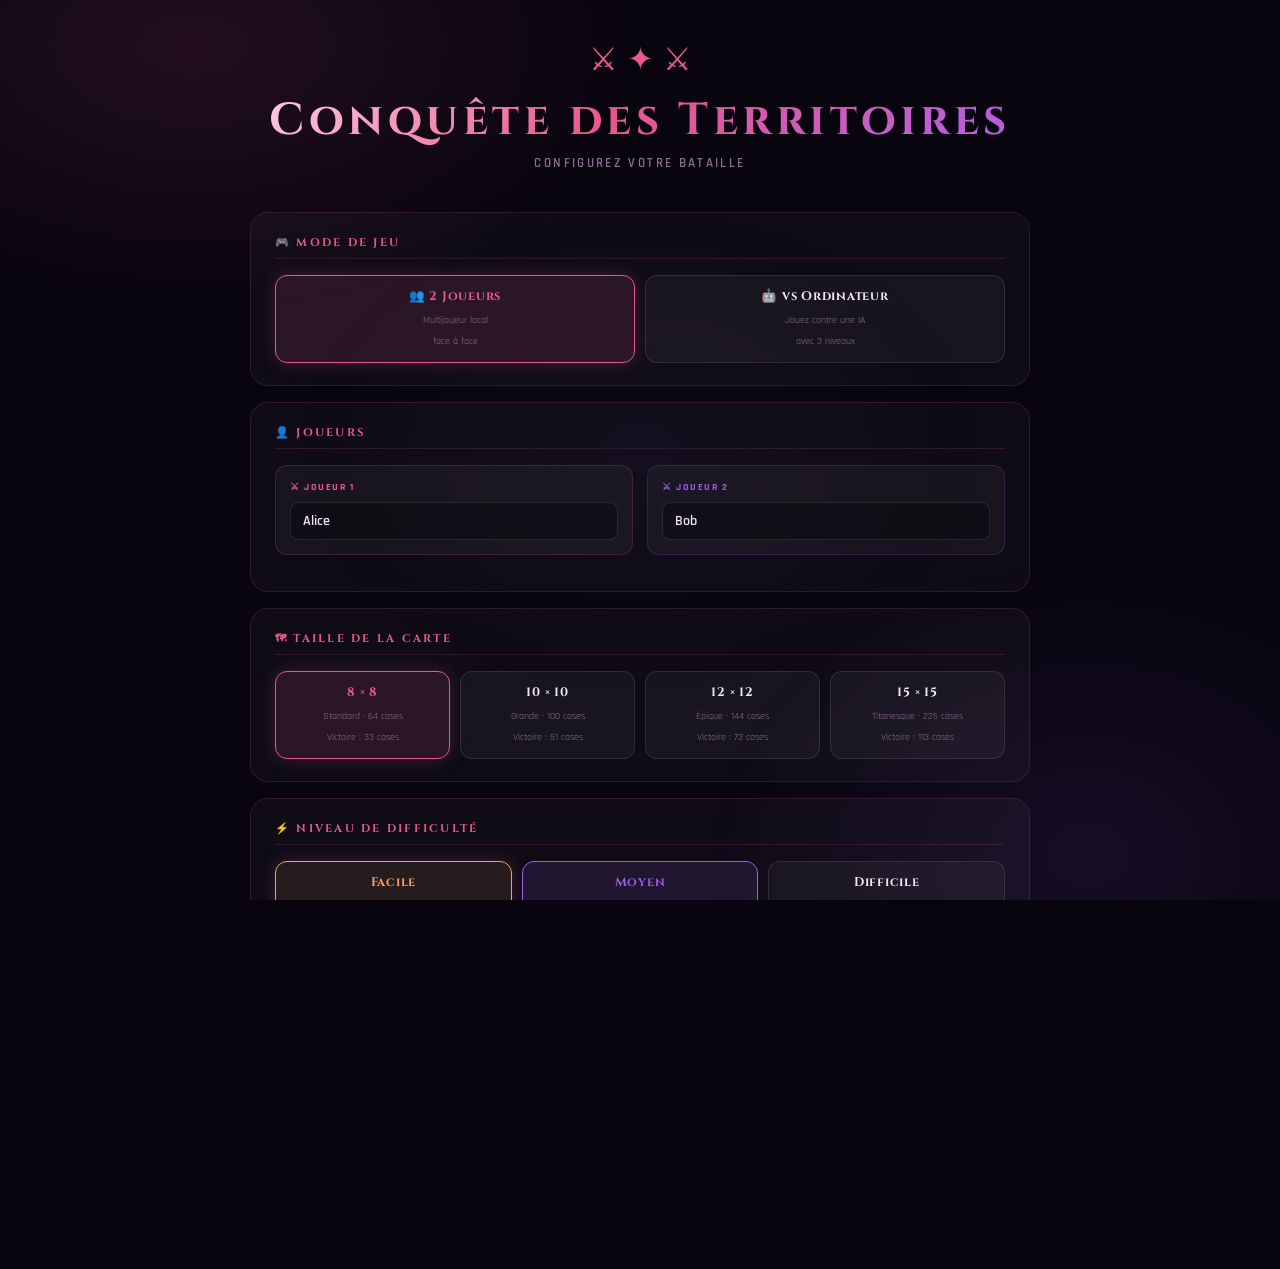
==== commit 145160d7: "add my game version" ====
--- a/index.html
+++ b/index.html
@@ -3,288 +3,520 @@
 <head>
 <meta charset="UTF-8">
 <meta name="viewport" content="width=device-width, initial-scale=1.0">
-<title>✿ Conquête des Territoires</title>
-<link href="https://fonts.googleapis.com/css2?family=Cinzel:wght@400;600;700&family=Inter:wght@300;400;500;600;700&display=swap" rel="stylesheet">
+<title>⚔ Conquête des Territoires v2</title>
+<link href="https://fonts.googleapis.com/css2?family=Cinzel:wght@400;600;700&family=Rajdhani:wght@400;500;600;700&display=swap" rel="stylesheet">
 <style>
 :root {
   --rose:#e8588a;--rose-deep:#c23b6a;--rose-glow:rgba(232,88,138,0.35);
   --violet:#9b5de5;--violet-deep:#6d28d9;--violet-glow:rgba(155,93,229,0.35);
-  --gold:#f4a261;--red-trap:#e05050;
-  --bg:#0a0610;--bg2:#110a18;--bg3:#180d22;
-  --border:rgba(232,88,138,0.22);
-  --text:#f0e8f5;--muted:#907090;--dim:#4a3050;
-  --cell:56px;
+  --gold:#f4a261;--red-trap:#e05050;--green:#4ade80;
+  --bg:#08050f;--bg2:#0f0818;--bg3:#160b20;
+  --border:rgba(232,88,138,0.2);
+  --text:#f0e8f5;--muted:#8a7090;--dim:#3a2848;
+  --cell:52px;
+  --timer-color:#e8588a;
 }
 *{box-sizing:border-box;margin:0;padding:0}
-html,body{height:100%;font-family:'Inter',sans-serif;background:var(--bg);color:var(--text);overflow-x:hidden}
+html,body{height:100%;font-family:'Rajdhani',sans-serif;background:var(--bg);color:var(--text);overflow-x:hidden}
 .screen{display:none;min-height:100vh;flex-direction:column}
 .screen.active{display:flex}
-.bg-glow{position:fixed;inset:0;pointer-events:none;z-index:0;background:radial-gradient(ellipse 70% 55% at 20% 5%,rgba(232,88,138,0.14) 0%,transparent 65%),radial-gradient(ellipse 55% 60% at 82% 92%,rgba(155,93,229,0.12) 0%,transparent 65%)}
-
-/* RULES */
+.bg-glow{position:fixed;inset:0;pointer-events:none;z-index:0;
+  background:radial-gradient(ellipse 60% 50% at 15% 5%,rgba(232,88,138,0.12) 0%,transparent 60%),
+             radial-gradient(ellipse 50% 55% at 85% 95%,rgba(155,93,229,0.1) 0%,transparent 60%),
+             radial-gradient(ellipse 40% 40% at 50% 50%,rgba(155,93,229,0.04) 0%,transparent 70%)}
+
+/* ══════════════════ SETUP SCREEN ══════════════════ */
+#setup-screen{align-items:center;justify-content:center;padding:40px 20px;position:relative}
+.setup-box{width:100%;max-width:780px;position:relative;z-index:1}
+.setup-hero{text-align:center;margin-bottom:40px}
+.setup-hero .ornament{font-size:2rem;background:linear-gradient(135deg,#f4a261,#e8588a,#b060e8);-webkit-background-clip:text;-webkit-text-fill-color:transparent;background-clip:text;display:block;margin-bottom:14px}
+.setup-hero h1{font-family:'Cinzel',serif;font-size:clamp(1.8rem,4vw,2.8rem);font-weight:700;letter-spacing:0.1em;background:linear-gradient(135deg,#ffd0e8 0%,#e8588a 45%,#b060e8 100%);-webkit-background-clip:text;-webkit-text-fill-color:transparent;background-clip:text;line-height:1.15;margin-bottom:8px}
+.setup-hero p{font-size:0.82rem;color:var(--muted);letter-spacing:0.18em;text-transform:uppercase;font-weight:600}
+.setup-section{background:rgba(255,255,255,0.03);border:1px solid rgba(232,88,138,0.15);border-radius:18px;padding:22px 24px;margin-bottom:16px}
+.setup-section h3{font-family:'Cinzel',serif;font-size:0.7rem;letter-spacing:0.2em;color:var(--rose);text-transform:uppercase;margin-bottom:16px;padding-bottom:8px;border-bottom:1px solid rgba(232,88,138,0.15)}
+.option-grid{display:grid;grid-template-columns:repeat(auto-fit,minmax(140px,1fr));gap:10px}
+.opt-btn{padding:12px 10px;background:rgba(255,255,255,0.04);border:1.5px solid rgba(255,255,255,0.1);border-radius:12px;color:var(--text);cursor:pointer;text-align:center;transition:all 0.22s;position:relative;overflow:hidden}
+.opt-btn .opt-label{font-family:'Cinzel',serif;font-size:0.78rem;font-weight:700;letter-spacing:0.06em;display:block;margin-bottom:3px}
+.opt-btn .opt-sub{font-size:0.65rem;color:var(--muted);line-height:1.4}
+.opt-btn:hover{border-color:rgba(232,88,138,0.5);background:rgba(232,88,138,0.06)}
+.opt-btn.selected{border-color:var(--rose);background:rgba(232,88,138,0.12);box-shadow:0 0 18px rgba(232,88,138,0.2)}
+.opt-btn.selected .opt-label{color:var(--rose)}
+.opt-btn.sel-v{border-color:var(--violet);background:rgba(155,93,229,0.12)}
+.opt-btn.sel-v .opt-label{color:var(--violet)}
+.opt-btn.sel-g{border-color:var(--gold);background:rgba(244,162,97,0.1)}
+.opt-btn.sel-g .opt-label{color:var(--gold)}
+.players-row{display:grid;grid-template-columns:1fr 1fr;gap:14px;margin-bottom:14px}
+.player-input-box{background:rgba(255,255,255,0.04);border:1px solid rgba(232,88,138,0.2);border-radius:12px;padding:14px}
+.player-input-box.p2{border-color:rgba(155,93,229,0.2)}
+.pib-label{font-size:0.65rem;letter-spacing:0.15em;font-weight:700;text-transform:uppercase;margin-bottom:8px}
+.pib-label.p1{color:var(--rose)}.pib-label.p2{color:var(--violet)}
+.pib-input{width:100%;background:rgba(0,0,0,0.3);border:1px solid rgba(255,255,255,0.1);border-radius:8px;padding:9px 12px;color:var(--text);font-family:'Rajdhani',sans-serif;font-size:0.9rem;font-weight:600;outline:none;transition:border-color 0.2s}
+.pib-input:focus{border-color:rgba(232,88,138,0.5)}
+.start-row{display:flex;gap:12px;justify-content:center;margin-top:24px}
+.big-btn{display:flex;align-items:center;gap:14px;background:linear-gradient(135deg,#e8588a 0%,#c23b6a 100%);color:white;border:none;border-radius:50px;padding:18px 44px;font-family:'Cinzel',serif;font-size:1rem;font-weight:700;letter-spacing:0.1em;cursor:pointer;box-shadow:0 8px 36px rgba(232,88,138,0.42),inset 0 1px 0 rgba(255,255,255,0.18);transition:all 0.25s;position:relative;overflow:hidden}
+.big-btn::before{content:'';position:absolute;inset:0;background:linear-gradient(135deg,rgba(255,255,255,0.16) 0%,transparent 55%);pointer-events:none}
+.big-btn:hover{transform:translateY(-3px) scale(1.02);box-shadow:0 14px 50px rgba(232,88,138,0.6)}
+.rules-link{background:rgba(255,255,255,0.05);border:1px solid rgba(255,255,255,0.12);border-radius:50px;padding:18px 32px;color:var(--muted);font-family:'Cinzel',serif;font-size:0.82rem;font-weight:700;letter-spacing:0.08em;cursor:pointer;transition:all 0.2s}
+.rules-link:hover{background:rgba(255,255,255,0.08);color:var(--text)}
+
+/* ══════════════════ RULES SCREEN ══════════════════ */
 #rules-screen{background:var(--bg);align-items:center;padding-bottom:80px;position:relative}
-.rules-hero{width:100%;text-align:center;padding:64px 24px 48px;position:relative;z-index:1}
-.hero-ornament{font-size:2.4rem;display:block;margin-bottom:16px;background:linear-gradient(135deg,#f4a261,#e8588a,#b060e8);-webkit-background-clip:text;-webkit-text-fill-color:transparent;background-clip:text}
-.rules-hero h1{font-family:'Cinzel',serif;font-size:clamp(2rem,5vw,3.4rem);font-weight:700;letter-spacing:0.1em;background:linear-gradient(135deg,#ffd0e8 0%,#e8588a 45%,#b060e8 100%);-webkit-background-clip:text;-webkit-text-fill-color:transparent;background-clip:text;margin-bottom:14px;line-height:1.1}
-.rules-hero p{font-size:0.88rem;color:var(--muted);letter-spacing:0.2em;text-transform:uppercase;font-weight:500}
-.divider{display:flex;align-items:center;gap:16px;width:100%;max-width:900px;margin:0 auto 28px;padding:0 24px;position:relative;z-index:1}
+.rules-hero{width:100%;text-align:center;padding:56px 24px 40px;position:relative;z-index:1}
+.hero-ornament{font-size:2.2rem;display:block;margin-bottom:14px;background:linear-gradient(135deg,#f4a261,#e8588a,#b060e8);-webkit-background-clip:text;-webkit-text-fill-color:transparent;background-clip:text}
+.rules-hero h1{font-family:'Cinzel',serif;font-size:clamp(1.8rem,5vw,3rem);font-weight:700;letter-spacing:0.1em;background:linear-gradient(135deg,#ffd0e8 0%,#e8588a 45%,#b060e8 100%);-webkit-background-clip:text;-webkit-text-fill-color:transparent;background-clip:text;margin-bottom:12px;line-height:1.1}
+.rules-hero p{font-size:0.82rem;color:var(--muted);letter-spacing:0.2em;text-transform:uppercase;font-weight:600}
+.divider{display:flex;align-items:center;gap:16px;width:100%;max-width:900px;margin:0 auto 24px;padding:0 24px;position:relative;z-index:1}
 .divider-line{flex:1;height:1px;background:linear-gradient(90deg,transparent,rgba(232,88,138,0.4),transparent)}
-.divider-label{font-family:'Cinzel',serif;font-size:0.65rem;letter-spacing:0.25em;text-transform:uppercase;color:var(--rose);white-space:nowrap}
-.rules-content{width:100%;max-width:920px;padding:0 24px;display:flex;flex-direction:column;gap:28px;position:relative;z-index:1;margin:0 auto}
-.rules-grid{display:grid;grid-template-columns:repeat(auto-fit,minmax(260px,1fr));gap:14px}
-.rule-card{background:rgba(255,255,255,0.035);border:1px solid rgba(232,88,138,0.18);border-radius:16px;padding:22px 20px;display:flex;gap:16px;align-items:flex-start;transition:all 0.25s;position:relative;overflow:hidden}
-.rule-card::before{content:'';position:absolute;inset:0;background:linear-gradient(135deg,rgba(232,88,138,0.04),transparent 60%);pointer-events:none}
-.rule-card:hover{border-color:rgba(232,88,138,0.45);background:rgba(232,88,138,0.07);transform:translateY(-2px);box-shadow:0 8px 32px rgba(232,88,138,0.15)}
-.rule-icon{width:46px;height:46px;border-radius:13px;background:linear-gradient(135deg,rgba(232,88,138,0.2),rgba(155,93,229,0.15));border:1px solid rgba(232,88,138,0.3);display:flex;align-items:center;justify-content:center;font-size:1.35rem;flex-shrink:0}
-.rule-title{font-size:0.92rem;font-weight:600;color:#f0d8e8;margin-bottom:5px}
-.rule-desc{font-size:0.77rem;color:var(--muted);line-height:1.65}
-.units-row{display:grid;grid-template-columns:repeat(auto-fit,minmax(220px,1fr));gap:16px}
-.unit-card{background:rgba(255,255,255,0.035);border:1px solid rgba(155,93,229,0.2);border-radius:18px;padding:24px 20px 20px;text-align:center;transition:all 0.25s;position:relative;overflow:hidden}
-.unit-card::before{content:'';position:absolute;inset:0;background:radial-gradient(ellipse 80% 60% at 50% 0%,rgba(155,93,229,0.08) 0%,transparent 70%);pointer-events:none}
-.unit-card:hover{border-color:rgba(155,93,229,0.5);transform:translateY(-3px);box-shadow:0 10px 40px rgba(155,93,229,0.18)}
-.unit-3d-wrap{width:72px;height:72px;margin:0 auto 14px;display:flex;align-items:center;justify-content:center}
-.unit-name{font-family:'Cinzel',serif;font-size:0.95rem;font-weight:600;color:#e8d0f8;margin-bottom:5px}
-.unit-lore{font-size:0.74rem;color:var(--muted);line-height:1.6;margin-bottom:10px}
-.unit-badges{display:flex;gap:7px;justify-content:center;flex-wrap:wrap}
-.ubadge{font-size:0.67rem;padding:4px 12px;border-radius:20px;font-weight:600;letter-spacing:0.03em}
-.ubadge.move{background:rgba(232,88,138,0.18);color:#e8588a;border:1px solid rgba(232,88,138,0.35)}
-.ubadge.pow{background:rgba(155,93,229,0.18);color:#c090f0;border:1px solid rgba(155,93,229,0.35)}
-.ubadge.pts{background:rgba(244,162,97,0.18);color:#f4a261;border:1px solid rgba(244,162,97,0.35)}
-.specials-row{display:grid;grid-template-columns:repeat(auto-fit,minmax(240px,1fr));gap:14px}
-.special-card{background:rgba(255,255,255,0.03);border-radius:14px;padding:18px;display:flex;align-items:center;gap:16px;border:1px solid rgba(255,255,255,0.07);transition:all 0.2s}
+.divider-label{font-family:'Cinzel',serif;font-size:0.62rem;letter-spacing:0.25em;text-transform:uppercase;color:var(--rose);white-space:nowrap}
+.rules-content{width:100%;max-width:920px;padding:0 24px;display:flex;flex-direction:column;gap:24px;position:relative;z-index:1;margin:0 auto}
+.rules-grid{display:grid;grid-template-columns:repeat(auto-fit,minmax(250px,1fr));gap:12px}
+.rule-card{background:rgba(255,255,255,0.03);border:1px solid rgba(232,88,138,0.16);border-radius:14px;padding:20px 18px;display:flex;gap:14px;align-items:flex-start;transition:all 0.22s}
+.rule-card:hover{border-color:rgba(232,88,138,0.42);background:rgba(232,88,138,0.06);transform:translateY(-2px)}
+.rule-icon{width:44px;height:44px;border-radius:12px;background:linear-gradient(135deg,rgba(232,88,138,0.18),rgba(155,93,229,0.12));border:1px solid rgba(232,88,138,0.28);display:flex;align-items:center;justify-content:center;font-size:1.3rem;flex-shrink:0}
+.rule-title{font-size:0.88rem;font-weight:700;color:#f0d8e8;margin-bottom:4px;font-family:'Cinzel',serif;letter-spacing:0.04em}
+.rule-desc{font-size:0.74rem;color:var(--muted);line-height:1.65}
+.units-row{display:grid;grid-template-columns:repeat(auto-fit,minmax(200px,1fr));gap:14px}
+.unit-card{background:rgba(255,255,255,0.03);border:1px solid rgba(155,93,229,0.18);border-radius:16px;padding:22px 18px 18px;text-align:center;transition:all 0.22s;position:relative;overflow:hidden}
+.unit-card::before{content:'';position:absolute;inset:0;background:radial-gradient(ellipse 80% 60% at 50% 0%,rgba(155,93,229,0.07) 0%,transparent 70%);pointer-events:none}
+.unit-card:hover{border-color:rgba(155,93,229,0.48);transform:translateY(-3px);box-shadow:0 10px 36px rgba(155,93,229,0.16)}
+.unit-3d-wrap{width:68px;height:68px;margin:0 auto 12px;display:flex;align-items:center;justify-content:center}
+.unit-name{font-family:'Cinzel',serif;font-size:0.9rem;font-weight:700;color:#e8d0f8;margin-bottom:4px}
+.unit-lore{font-size:0.72rem;color:var(--muted);line-height:1.6;margin-bottom:9px}
+.unit-badges{display:flex;gap:6px;justify-content:center;flex-wrap:wrap}
+.ubadge{font-size:0.65rem;padding:3px 11px;border-radius:20px;font-weight:700;letter-spacing:0.03em}
+.ubadge.move{background:rgba(232,88,138,0.16);color:#e8588a;border:1px solid rgba(232,88,138,0.32)}
+.ubadge.pow{background:rgba(155,93,229,0.16);color:#c090f0;border:1px solid rgba(155,93,229,0.32)}
+.ubadge.pts{background:rgba(244,162,97,0.16);color:#f4a261;border:1px solid rgba(244,162,97,0.32)}
+.specials-row{display:grid;grid-template-columns:repeat(auto-fit,minmax(220px,1fr));gap:12px}
+.special-card{background:rgba(255,255,255,0.03);border-radius:12px;padding:16px;display:flex;align-items:center;gap:14px;border:1px solid rgba(255,255,255,0.07);transition:all 0.2s}
 .special-card:hover{background:rgba(255,255,255,0.05);transform:translateY(-1px)}
-.spc-icon{width:44px;height:44px;border-radius:12px;display:flex;align-items:center;justify-content:center;font-size:1.3rem;flex-shrink:0}
-.spc-name{font-size:0.88rem;color:#f0d8e8;font-weight:600;margin-bottom:3px}
-.spc-desc{font-size:0.74rem;color:var(--muted);line-height:1.5}
-.rules-cta{display:flex;justify-content:center;padding-top:10px}
-.cta-btn{display:flex;align-items:center;gap:16px;background:linear-gradient(135deg,#e8588a 0%,#c23b6a 100%);color:white;border:none;border-radius:50px;padding:20px 48px;font-family:'Cinzel',serif;font-size:1.05rem;font-weight:600;letter-spacing:0.1em;cursor:pointer;box-shadow:0 8px 40px rgba(232,88,138,0.45),inset 0 1px 0 rgba(255,255,255,0.2);transition:all 0.28s;position:relative;overflow:hidden}
-.cta-btn::before{content:'';position:absolute;inset:0;background:linear-gradient(135deg,rgba(255,255,255,0.18) 0%,transparent 55%);pointer-events:none}
-.cta-btn:hover{transform:translateY(-4px) scale(1.03);box-shadow:0 16px 56px rgba(232,88,138,0.6),inset 0 1px 0 rgba(255,255,255,0.2)}
-.cta-arrow{width:38px;height:38px;background:rgba(255,255,255,0.22);border-radius:50%;display:flex;align-items:center;justify-content:center;font-size:1.2rem;transition:transform 0.25s}
-.cta-btn:hover .cta-arrow{transform:translateX(5px)}
-
-/* GAME */
+.spc-icon{width:42px;height:42px;border-radius:11px;display:flex;align-items:center;justify-content:center;font-size:1.25rem;flex-shrink:0}
+.spc-name{font-size:0.85rem;color:#f0d8e8;font-weight:700;margin-bottom:2px;font-family:'Cinzel',serif;letter-spacing:0.04em}
+.spc-desc{font-size:0.72rem;color:var(--muted);line-height:1.5}
+.rules-cta{display:flex;justify-content:center;padding-top:8px}
+
+/* ══════════════════ PLACEMENT SCREEN ══════════════════ */
+#place-screen{background:var(--bg);position:relative}
+.place-header{display:flex;align-items:center;justify-content:space-between;padding:12px 20px;border-bottom:1px solid var(--border);background:rgba(8,5,15,0.9);backdrop-filter:blur(10px);position:sticky;top:0;z-index:50}
+.place-title{font-family:'Cinzel',serif;font-size:0.95rem;font-weight:700;letter-spacing:0.1em;background:linear-gradient(135deg,#ffd0e8,#e8588a);-webkit-background-clip:text;-webkit-text-fill-color:transparent;background-clip:text}
+.place-info{background:rgba(255,255,255,0.04);border:1px solid rgba(232,88,138,0.2);border-radius:12px;padding:14px 18px;margin:14px auto;max-width:920px;width:calc(100% - 32px);display:flex;align-items:center;justify-content:space-between;gap:16px;position:relative;z-index:1}
+.pi-player{font-family:'Cinzel',serif;font-size:1rem;font-weight:700}
+.pi-player.p1{color:var(--rose)}.pi-player.p2{color:var(--violet)}
+.pi-sub{font-size:0.7rem;color:var(--muted);margin-top:2px}
+.pi-units-left{text-align:right}
+.pi-count{font-family:'Cinzel',serif;font-size:2rem;font-weight:700;color:var(--gold);line-height:1}
+.pi-units-sub{font-size:0.65rem;color:var(--muted)}
+.unit-picker{display:flex;gap:10px;padding:0 16px;max-width:920px;margin:0 auto;width:100%;justify-content:center;position:relative;z-index:1;flex-wrap:wrap}
+.upick-btn{background:rgba(255,255,255,0.04);border:1.5px solid rgba(255,255,255,0.1);border-radius:12px;padding:12px 18px;cursor:pointer;display:flex;align-items:center;gap:10px;transition:all 0.2s;color:var(--text)}
+.upick-btn:hover{border-color:rgba(232,88,138,0.5);background:rgba(232,88,138,0.07)}
+.upick-btn.selected{border-color:var(--rose);background:rgba(232,88,138,0.12);box-shadow:0 0 16px rgba(232,88,138,0.18)}
+.upick-btn:disabled{opacity:0.3;cursor:not-allowed}
+.upick-icon{width:42px;height:42px;flex-shrink:0}
+.upick-info{}
+.upick-name{font-family:'Cinzel',serif;font-size:0.82rem;font-weight:700;color:#f0d8e8}
+.upick-count{font-size:0.68rem;color:var(--muted)}
+.place-main{display:flex;gap:16px;padding:14px 16px;justify-content:center;align-items:flex-start;flex-wrap:wrap;position:relative;z-index:1}
+.place-log{background:rgba(0,0,0,0.35);border:1px solid rgba(232,88,138,0.12);border-radius:10px;padding:9px 11px;height:180px;overflow-y:auto;font-size:0.65rem;color:var(--muted);scrollbar-width:thin;scrollbar-color:rgba(232,88,138,0.3) transparent;width:190px}
+
+/* ══════════════════ GAME SCREEN ══════════════════ */
 #game-screen{background:var(--bg);position:relative}
-.game-header{display:flex;align-items:center;justify-content:space-between;padding:14px 22px;border-bottom:1px solid var(--border);background:rgba(10,6,16,0.85);backdrop-filter:blur(12px);position:sticky;top:0;z-index:50}
-.gh-title{font-family:'Cinzel',serif;font-size:1.05rem;font-weight:600;letter-spacing:0.1em;background:linear-gradient(135deg,#ffd0e8,#e8588a);-webkit-background-clip:text;-webkit-text-fill-color:transparent;background-clip:text}
-.gh-back{background:rgba(255,255,255,0.05);border:1px solid rgba(232,88,138,0.3);border-radius:24px;padding:7px 18px;font-size:0.75rem;font-weight:600;color:var(--rose);cursor:pointer;display:flex;align-items:center;gap:7px;transition:all 0.2s;letter-spacing:0.04em}
-.gh-back:hover{background:rgba(232,88,138,0.15);border-color:rgba(232,88,138,0.6)}
+.game-header{display:flex;align-items:center;justify-content:space-between;padding:12px 20px;border-bottom:1px solid var(--border);background:rgba(8,5,15,0.9);backdrop-filter:blur(10px);position:sticky;top:0;z-index:50}
+.gh-title{font-family:'Cinzel',serif;font-size:1rem;font-weight:700;letter-spacing:0.1em;background:linear-gradient(135deg,#ffd0e8,#e8588a);-webkit-background-clip:text;-webkit-text-fill-color:transparent;background-clip:text}
+.gh-back{background:rgba(255,255,255,0.05);border:1px solid rgba(232,88,138,0.28);border-radius:22px;padding:6px 16px;font-size:0.72rem;font-weight:700;color:var(--rose);cursor:pointer;display:flex;align-items:center;gap:6px;transition:all 0.2s;letter-spacing:0.04em}
+.gh-back:hover{background:rgba(232,88,138,0.14);border-color:rgba(232,88,138,0.58)}
+
+/* TIMER */
+.timer-wrap{display:flex;flex-direction:column;align-items:center;gap:4px;position:relative}
+.timer-ring{position:relative;width:48px;height:48px}
+.timer-ring svg{transform:rotate(-90deg)}
+.timer-ring .ring-bg{fill:none;stroke:rgba(255,255,255,0.08);stroke-width:3}
+.timer-ring .ring-fill{fill:none;stroke:var(--timer-color);stroke-width:3;stroke-linecap:round;transition:stroke-dashoffset 1s linear,stroke 0.5s}
+.timer-num{position:absolute;inset:0;display:flex;align-items:center;justify-content:center;font-family:'Cinzel',serif;font-size:0.85rem;font-weight:700;color:var(--timer-color);transition:color 0.5s}
+.timer-num.urgent{color:#ff4040;animation:pulse 0.5s ease-in-out infinite alternate}
+@keyframes pulse{to{opacity:0.5}}
+.timer-label{font-size:0.55rem;color:var(--dim);letter-spacing:0.08em;text-transform:uppercase}
+.timer-disabled .timer-num{color:var(--dim)}
+.timer-disabled .ring-fill{stroke:var(--dim)}
 
 /* SCORE PANEL */
-.score-panel{padding:10px 16px;display:flex;flex-direction:column;gap:8px;position:relative;z-index:1;max-width:960px;margin:0 auto;width:100%}
-
-.dom-bar-wrap{background:rgba(255,255,255,0.04);border:1px solid var(--border);border-radius:12px;padding:10px 16px}
-.dom-labels{display:flex;justify-content:space-between;font-size:0.68rem;font-weight:700;margin-bottom:6px;letter-spacing:0.04em}
+.score-panel{padding:8px 14px;display:flex;flex-direction:column;gap:7px;position:relative;z-index:1;max-width:1100px;margin:0 auto;width:100%}
+.dom-bar-wrap{background:rgba(255,255,255,0.04);border:1px solid var(--border);border-radius:11px;padding:9px 14px}
+.dom-labels{display:flex;justify-content:space-between;font-size:0.66rem;font-weight:700;margin-bottom:5px;letter-spacing:0.04em}
 .dom-labels .dl{color:var(--rose)}.dom-labels .dr{color:var(--violet)}
-.dom-track{height:10px;background:rgba(255,255,255,0.07);border-radius:5px;overflow:hidden;display:flex}
+.dom-track{height:9px;background:rgba(255,255,255,0.06);border-radius:5px;overflow:hidden;display:flex}
 .dom-fill-p1{background:linear-gradient(90deg,#c23b6a,#e8588a);height:100%;border-radius:5px 0 0 5px;transition:width 0.5s ease;min-width:2px}
 .dom-fill-p2{background:linear-gradient(90deg,#9b5de5,#7030c0);height:100%;border-radius:0 5px 5px 0;transition:width 0.5s ease;min-width:2px}
-.dom-foot{display:flex;justify-content:space-between;margin-top:4px;font-size:0.58rem;color:var(--dim)}
-
-.score-cards-row{display:grid;grid-template-columns:1fr auto 1fr;gap:10px;align-items:stretch}
-.pcard{background:rgba(255,255,255,0.035);border-radius:12px;padding:12px 14px;display:flex;flex-direction:column;gap:8px;border:1px solid rgba(232,88,138,0.2);transition:all 0.3s}
-.pcard.p2{border-color:rgba(155,93,229,0.2)}
-.pcard.active{border-color:rgba(232,88,138,0.5);background:rgba(232,88,138,0.07);box-shadow:0 0 20px rgba(232,88,138,0.1)}
-.pcard.p2.active{border-color:rgba(155,93,229,0.5);background:rgba(155,93,229,0.07);box-shadow:0 0 20px rgba(155,93,229,0.1)}
-
-.pc-top{display:flex;align-items:center;gap:10px}
-.pc-avatar{width:34px;height:34px;border-radius:50%;display:flex;align-items:center;justify-content:center;font-family:'Cinzel',serif;font-size:0.9rem;font-weight:700;flex-shrink:0;border:2px solid}
-.pc-avatar.p1{background:rgba(232,88,138,0.18);border-color:var(--rose);color:var(--rose)}
-.pc-avatar.p2{background:rgba(155,93,229,0.18);border-color:var(--violet);color:var(--violet)}
-.pc-name{font-size:0.78rem;font-weight:600;color:#f0d8e8}
-.pc-turn-badge{font-size:0.56rem;padding:2px 8px;border-radius:10px;font-weight:700;letter-spacing:0.06em;display:inline-block;margin-top:2px}
-.pc-turn-badge.p1{background:rgba(232,88,138,0.18);color:var(--rose);border:1px solid rgba(232,88,138,0.4)}
-.pc-turn-badge.p2{background:rgba(155,93,229,0.18);color:var(--violet);border:1px solid rgba(155,93,229,0.4)}
-.pc-turn-badge.wait{background:transparent;color:var(--dim);border:1px solid rgba(255,255,255,0.06)}
-
-/* score numbers row */
-.pc-numbers{display:flex;gap:8px;align-items:stretch}
-.pc-num-box{flex:1;text-align:center;padding:6px 4px;background:rgba(0,0,0,0.2);border-radius:8px;border:1px solid rgba(255,255,255,0.05)}
-.pc-num-big{font-family:'Cinzel',serif;font-size:1.6rem;font-weight:700;line-height:1}
+.dom-foot{display:flex;justify-content:space-between;margin-top:3px;font-size:0.58rem;color:var(--dim)}
+.score-cards-row{display:grid;grid-template-columns:1fr auto 1fr;gap:8px;align-items:stretch}
+.pcard{background:rgba(255,255,255,0.03);border-radius:11px;padding:10px 12px;display:flex;flex-direction:column;gap:7px;border:1px solid rgba(232,88,138,0.18);transition:all 0.3s}
+.pcard.p2{border-color:rgba(155,93,229,0.18)}
+.pcard.active{border-color:rgba(232,88,138,0.48);background:rgba(232,88,138,0.06);box-shadow:0 0 18px rgba(232,88,138,0.09)}
+.pcard.p2.active{border-color:rgba(155,93,229,0.48);background:rgba(155,93,229,0.06);box-shadow:0 0 18px rgba(155,93,229,0.09)}
+.pc-top{display:flex;align-items:center;gap:9px}
+.pc-avatar{width:32px;height:32px;border-radius:50%;display:flex;align-items:center;justify-content:center;font-family:'Cinzel',serif;font-size:0.85rem;font-weight:700;flex-shrink:0;border:2px solid}
+.pc-avatar.p1{background:rgba(232,88,138,0.16);border-color:var(--rose);color:var(--rose)}
+.pc-avatar.p2{background:rgba(155,93,229,0.16);border-color:var(--violet);color:var(--violet)}
+.pc-name{font-size:0.78rem;font-weight:700;color:#f0d8e8;font-family:'Cinzel',serif;letter-spacing:0.04em}
+.pc-turn-badge{font-size:0.54rem;padding:2px 7px;border-radius:9px;font-weight:700;letter-spacing:0.06em;display:inline-block;margin-top:1px}
+.pc-turn-badge.p1{background:rgba(232,88,138,0.16);color:var(--rose);border:1px solid rgba(232,88,138,0.38)}
+.pc-turn-badge.p2{background:rgba(155,93,229,0.16);color:var(--violet);border:1px solid rgba(155,93,229,0.38)}
+.pc-turn-badge.wait{background:transparent;color:var(--dim);border:1px solid rgba(255,255,255,0.05)}
+.pc-numbers{display:flex;gap:6px;align-items:stretch}
+.pc-num-box{flex:1;text-align:center;padding:5px 3px;background:rgba(0,0,0,0.2);border-radius:7px;border:1px solid rgba(255,255,255,0.05)}
+.pc-num-big{font-family:'Cinzel',serif;font-size:1.5rem;font-weight:700;line-height:1}
 .pcard.p1 .pc-num-big{color:var(--rose)}.pcard.p2 .pc-num-big{color:var(--violet)}
-.pc-num-big.gold{color:var(--gold) !important}
-.pc-num-sub{font-size:0.55rem;color:var(--dim);letter-spacing:0.05em;text-transform:uppercase;margin-top:2px}
-
-.pc-stats{display:flex;flex-direction:column;gap:5px}
-.pc-stat-row{display:flex;align-items:center;justify-content:space-between;font-size:0.66rem}
-.pc-stat-lbl{color:var(--muted)}
-.pc-stat-val{font-weight:700}
+.pc-num-big.gold{color:var(--gold)!important}
+.pc-num-sub{font-size:0.52rem;color:var(--dim);letter-spacing:0.05em;text-transform:uppercase;margin-top:1px}
+.pc-stats{display:flex;flex-direction:column;gap:4px}
+.pc-stat-row{display:flex;align-items:center;justify-content:space-between;font-size:0.64rem}
+.pc-stat-lbl{color:var(--muted)}.pc-stat-val{font-weight:700}
 .pcard.p1 .pc-stat-val{color:#e8a0b8}.pcard.p2 .pc-stat-val{color:#b090d8}
-.pc-mini-bar{height:3px;border-radius:3px;background:rgba(255,255,255,0.07);overflow:hidden;margin-top:2px}
+.pc-mini-bar{height:3px;border-radius:3px;background:rgba(255,255,255,0.06);overflow:hidden;margin-top:1px}
 .pc-mini-fill{height:100%;border-radius:3px;transition:width 0.5s}
 .pcard.p1 .pc-mini-fill{background:linear-gradient(90deg,var(--rose),#f9c5d8)}
 .pcard.p2 .pc-mini-fill{background:linear-gradient(90deg,var(--violet),#d4b3f7)}
-
-/* unit pips with force */
-.unit-pips{display:flex;gap:4px;flex-wrap:wrap;margin-top:2px}
-.upip{
-  min-width:28px;height:28px;border-radius:6px;
-  display:flex;flex-direction:column;align-items:center;justify-content:center;
-  font-size:0.52rem;font-weight:700;transition:opacity 0.3s;padding:2px 4px;
-  position:relative;
-}
-.upip .utype{font-size:0.6rem;font-weight:700;line-height:1}
-.upip .uforce{font-size:0.48rem;color:rgba(255,255,255,0.55);line-height:1;margin-top:1px}
-.upip.p1{background:rgba(232,88,138,0.18);border:1px solid rgba(232,88,138,0.4)}
-.upip.p2{background:rgba(155,93,229,0.18);border:1px solid rgba(155,93,229,0.4)}
-.upip.p1 .utype{color:#e8588a}
-.upip.p2 .utype{color:#9b5de5}
-.upip.tank.p1{background:rgba(232,88,138,0.28);border-color:rgba(232,88,138,0.6)}
+.unit-pips{display:flex;gap:3px;flex-wrap:wrap;margin-top:2px}
+.upip{min-width:26px;height:26px;border-radius:5px;display:flex;flex-direction:column;align-items:center;justify-content:center;font-size:0.5rem;font-weight:700;transition:opacity 0.3s;padding:1px 3px;position:relative}
+.upip .utype{font-size:0.58rem;font-weight:700;line-height:1}
+.upip .uforce{font-size:0.46rem;color:rgba(255,255,255,0.52);line-height:1;margin-top:1px}
+.upip.p1{background:rgba(232,88,138,0.16);border:1px solid rgba(232,88,138,0.38)}
+.upip.p2{background:rgba(155,93,229,0.16);border:1px solid rgba(155,93,229,0.38)}
+.upip.p1 .utype{color:#e8588a}.upip.p2 .utype{color:#9b5de5}
+.upip.tank.p1{background:rgba(232,88,138,0.26);border-color:rgba(232,88,138,0.58)}
 .upip.tank.p1 .utype{color:#ff6090}
-.upip.tank.p2{background:rgba(155,93,229,0.28);border-color:rgba(155,93,229,0.6)}
+.upip.tank.p2{background:rgba(155,93,229,0.26);border-color:rgba(155,93,229,0.58)}
 .upip.tank.p2 .utype{color:#b070f0}
-.upip.dead{opacity:0.13;filter:grayscale(1)}
-
-/* score-vs */
-.score-vs-mid{display:flex;flex-direction:column;align-items:center;justify-content:center;gap:6px;padding:6px 2px}
-.vs-line{width:1px;flex:1;background:linear-gradient(180deg,transparent,rgba(232,88,138,0.2),transparent)}
-.vs-lbl{font-size:0.62rem;color:var(--dim);font-weight:700;letter-spacing:0.1em}
-
-/* win race */
-.win-race{background:rgba(255,255,255,0.04);border:1px solid var(--border);border-radius:12px;padding:10px 16px}
-.wr-title{font-size:0.62rem;color:var(--rose);letter-spacing:0.12em;text-transform:uppercase;font-weight:600;text-align:center;margin-bottom:8px}
-.wr-row{display:flex;align-items:center;gap:8px;margin-bottom:5px}
-.wr-row:last-child{margin-bottom:0}
-.wr-name{font-size:0.65rem;font-weight:700;width:44px;flex-shrink:0}
-.p1-color .wr-name,.wr-row.p1c .wr-name{color:var(--rose)}
-.p2-color .wr-name,.wr-row.p2c .wr-name{color:var(--violet)}
-.wr-track{flex:1;height:13px;background:rgba(255,255,255,0.06);border-radius:7px;overflow:hidden}
-.wr-fill{height:100%;border-radius:7px;transition:width 0.5s ease;display:flex;align-items:center;justify-content:flex-end;padding-right:5px;min-width:20px}
-.wr-fill.p1f{background:linear-gradient(90deg,#c23b6a,#e8588a)}
-.wr-fill.p2f{background:linear-gradient(90deg,#7030c0,#9b5de5)}
-.wr-fill-n{font-size:0.56rem;font-weight:700;color:rgba(255,255,255,0.9)}
-.wr-goal{font-size:0.62rem;color:var(--dim);width:30px;text-align:right;flex-shrink:0}
+.upip.dead{opacity:0.12;filter:grayscale(1)}
+.score-vs-mid{display:flex;flex-direction:column;align-items:center;justify-content:center;gap:5px;padding:4px 2px}
+.vs-line{width:1px;flex:1;background:linear-gradient(180deg,transparent,rgba(232,88,138,0.18),transparent)}
+.vs-lbl{font-size:0.6rem;color:var(--dim);font-weight:700;letter-spacing:0.1em}
+.win-race{background:rgba(255,255,255,0.03);border:1px solid var(--border);border-radius:11px;padding:9px 14px}
+.wr-title{font-size:0.6rem;color:var(--rose);letter-spacing:0.12em;text-transform:uppercase;font-weight:700;text-align:center;margin-bottom:7px}
+.wr-row{display:flex;align-items:center;gap:7px;margin-bottom:4px}.wr-row:last-child{margin-bottom:0}
+.wr-name{font-size:0.63rem;font-weight:700;width:42px;flex-shrink:0}
+.wr-row.p1c .wr-name{color:var(--rose)}.wr-row.p2c .wr-name{color:var(--violet)}
+.wr-track{flex:1;height:12px;background:rgba(255,255,255,0.05);border-radius:6px;overflow:hidden}
+.wr-fill{height:100%;border-radius:6px;transition:width 0.5s ease;display:flex;align-items:center;justify-content:flex-end;padding-right:4px;min-width:18px}
+.wr-fill.p1f{background:linear-gradient(90deg,#c23b6a,#e8588a)}.wr-fill.p2f{background:linear-gradient(90deg,#7030c0,#9b5de5)}
+.wr-fill-n{font-size:0.54rem;font-weight:700;color:rgba(255,255,255,0.9)}
+.wr-goal{font-size:0.6rem;color:var(--dim);width:28px;text-align:right;flex-shrink:0}
 
 /* GAME MAIN */
-.game-main{display:flex;gap:16px;padding:14px 16px;justify-content:center;align-items:flex-start;flex-wrap:wrap;position:relative;z-index:1}
-.panel{background:rgba(255,255,255,0.035);border:1px solid var(--border);border-radius:16px;padding:14px 16px}
-.panel-title{font-family:'Cinzel',serif;font-size:0.65rem;letter-spacing:0.18em;color:var(--rose);text-transform:uppercase;margin-bottom:10px;padding-bottom:7px;border-bottom:1px solid rgba(232,88,138,0.2)}
-.left-panel{display:flex;flex-direction:column;gap:12px;width:196px;flex-shrink:0}
-.right-panel{display:flex;flex-direction:column;gap:12px;width:196px;flex-shrink:0}
-.turn-badge{display:inline-block;font-weight:700;font-size:0.7rem;padding:5px 16px;border-radius:20px;margin-bottom:10px;letter-spacing:0.05em}
-.turn-badge.p1{background:rgba(232,88,138,0.15);border:1px solid var(--rose);color:var(--rose)}
-.turn-badge.p2{background:rgba(155,93,229,0.15);border:1px solid var(--violet);color:var(--violet)}
-.move-display{font-family:'Cinzel',serif;font-size:2.6rem;font-weight:700;color:var(--rose);line-height:1}
-.move-sub{font-size:0.63rem;color:var(--muted);margin-top:2px}
-.dice-area{display:flex;flex-direction:column;align-items:center;gap:10px;margin-top:12px}
-#dice-svg{cursor:pointer;filter:drop-shadow(0 4px 14px rgba(232,88,138,0.35));transition:transform 0.15s}
+.game-main{display:flex;gap:14px;padding:12px 14px;justify-content:center;align-items:flex-start;flex-wrap:wrap;position:relative;z-index:1}
+.panel{background:rgba(255,255,255,0.03);border:1px solid var(--border);border-radius:14px;padding:12px 14px}
+.panel-title{font-family:'Cinzel',serif;font-size:0.62rem;letter-spacing:0.18em;color:var(--rose);text-transform:uppercase;margin-bottom:9px;padding-bottom:6px;border-bottom:1px solid rgba(232,88,138,0.18)}
+.left-panel{display:flex;flex-direction:column;gap:10px;width:188px;flex-shrink:0}
+.right-panel{display:flex;flex-direction:column;gap:10px;width:188px;flex-shrink:0}
+.turn-badge{display:inline-block;font-weight:700;font-size:0.68rem;padding:5px 14px;border-radius:18px;margin-bottom:8px;letter-spacing:0.05em}
+.turn-badge.p1{background:rgba(232,88,138,0.14);border:1px solid var(--rose);color:var(--rose)}
+.turn-badge.p2{background:rgba(155,93,229,0.14);border:1px solid var(--violet);color:var(--violet)}
+.move-display{font-family:'Cinzel',serif;font-size:2.4rem;font-weight:700;color:var(--rose);line-height:1}
+.move-sub{font-size:0.62rem;color:var(--muted);margin-top:2px}
+.dice-area{display:flex;flex-direction:column;align-items:center;gap:8px;margin-top:10px}
+#dice-svg{cursor:pointer;filter:drop-shadow(0 4px 12px rgba(232,88,138,0.32));transition:transform 0.14s}
 #dice-svg:hover{transform:scale(1.1) rotate(5deg)}
 #dice-svg:active{transform:scale(0.92)}
-.dice-hint{font-size:0.62rem;color:var(--dim)}
-.btn{width:100%;padding:10px;border:none;border-radius:11px;font-size:0.77rem;font-weight:700;letter-spacing:0.05em;cursor:pointer;transition:all 0.2s}
-.btn:disabled{opacity:0.28;cursor:not-allowed}
-.btn-end{background:linear-gradient(135deg,var(--rose),var(--rose-deep));color:white;box-shadow:0 4px 18px rgba(232,88,138,0.38),inset 0 1px 0 rgba(255,255,255,0.18);margin-top:10px}
-.btn-end:not(:disabled):hover{filter:brightness(1.1);transform:translateY(-1px);box-shadow:0 7px 24px rgba(232,88,138,0.5)}
-.move-warn{font-size:0.62rem;color:var(--violet);margin-top:5px;min-height:1em;text-align:center;font-weight:600}
+.dice-hint{font-size:0.6rem;color:var(--dim)}
+.btn{width:100%;padding:9px;border:none;border-radius:10px;font-size:0.75rem;font-weight:700;letter-spacing:0.05em;cursor:pointer;transition:all 0.2s}
+.btn:disabled{opacity:0.26;cursor:not-allowed}
+.btn-end{background:linear-gradient(135deg,var(--rose),var(--rose-deep));color:white;box-shadow:0 4px 16px rgba(232,88,138,0.35),inset 0 1px 0 rgba(255,255,255,0.16);margin-top:8px}
+.btn-end:not(:disabled):hover{filter:brightness(1.1);transform:translateY(-1px)}
+.move-warn{font-size:0.6rem;color:var(--violet);margin-top:4px;min-height:1em;text-align:center;font-weight:600}
 .board-wrap{display:flex;flex-direction:column;align-items:center}
-.coord-row{display:flex;align-items:center;padding-left:22px;gap:2px}
-.coord-lbl{width:var(--cell);text-align:center;font-size:0.58rem;color:var(--dim);font-weight:600;letter-spacing:0.05em}
+.coord-row{display:flex;align-items:center;padding-left:20px;gap:2px}
+.coord-lbl{width:var(--cell);text-align:center;font-size:0.56rem;color:var(--dim);font-weight:600;letter-spacing:0.04em}
 .row-nums{display:flex;flex-direction:column;gap:2px;padding-top:4px}
-.row-num{height:var(--cell);display:flex;align-items:center;justify-content:flex-end;font-size:0.58rem;color:var(--dim);font-weight:600;width:18px}
-#board{display:grid;grid-template-columns:repeat(9,var(--cell));grid-template-rows:repeat(9,var(--cell));gap:2px;background:rgba(232,88,138,0.12);padding:4px;border-radius:16px;border:1.5px solid rgba(232,88,138,0.3);box-shadow:0 0 0 4px rgba(0,0,0,0.5),0 10px 50px rgba(0,0,0,0.6),inset 0 0 24px rgba(232,88,138,0.04)}
-.cell{width:var(--cell);height:var(--cell);background:rgba(18,10,28,0.9);border:1px solid rgba(80,40,80,0.35);border-radius:5px;display:flex;align-items:center;justify-content:center;cursor:pointer;transition:all 0.15s;position:relative;overflow:hidden}
-.cell:hover{border-color:rgba(232,88,138,0.7);box-shadow:0 0 14px rgba(232,88,138,0.25);transform:scale(1.04);z-index:3}
-.cell.territory-p1{background:rgba(232,88,138,0.12);border-color:rgba(232,88,138,0.4)}
-.cell.territory-p2{background:rgba(155,93,229,0.12);border-color:rgba(155,93,229,0.4)}
-.cell.territory-p1.has-unit{background:rgba(232,88,138,0.22);border-color:var(--rose);border-width:1.5px}
-.cell.territory-p2.has-unit{background:rgba(155,93,229,0.22);border-color:var(--violet);border-width:1.5px}
-.cell.bonus{border-color:rgba(244,162,97,0.55);background:rgba(244,162,97,0.09)}
-.cell.bonus::after{content:'✦';position:absolute;bottom:1px;right:3px;font-size:8px;color:var(--gold);opacity:0.9}
-.cell.trap{border-color:rgba(220,60,60,0.5);background:rgba(220,60,60,0.07)}
-.cell.trap::after{content:'✗';position:absolute;bottom:1px;right:3px;font-size:8px;color:var(--red-trap);opacity:0.9}
-.cell.territory-p1::before{content:'';position:absolute;bottom:0;left:0;width:0;height:0;border-style:solid;border-width:0 0 8px 8px;border-color:transparent transparent rgba(232,88,138,0.7) transparent}
-.cell.territory-p2::before{content:'';position:absolute;bottom:0;left:0;width:0;height:0;border-style:solid;border-width:0 0 8px 8px;border-color:transparent transparent rgba(155,93,229,0.7) transparent}
-.cell.selected{border:2px solid var(--rose)!important;box-shadow:0 0 22px rgba(232,88,138,0.65),inset 0 0 12px rgba(232,88,138,0.12)!important;z-index:5;transform:scale(1.06)}
-.cell.reachable{border:1.5px dashed rgba(232,88,138,0.55)!important;background:rgba(232,88,138,0.09)!important}
-.piece-wrap{width:44px;height:44px;pointer-events:none}
-
-/* LOG — combat detail */
-#log{background:rgba(0,0,0,0.35);border:1px solid rgba(232,88,138,0.12);border-radius:10px;padding:9px 11px;height:220px;overflow-y:auto;font-size:0.65rem;color:var(--muted);scrollbar-width:thin;scrollbar-color:rgba(232,88,138,0.3) transparent}
-.log-entry{margin-bottom:5px;padding-bottom:5px;border-bottom:1px solid rgba(255,255,255,0.04);line-height:1.5}
-.log-entry.combat{color:#c090f0}
-.log-entry.combat-detail{color:rgba(192,144,240,0.7);font-size:0.6rem;padding-left:8px;border-left:2px solid rgba(155,93,229,0.3);margin-top:-3px;border-bottom:none}
-.log-entry.capture{color:var(--rose)}
-.log-entry.kill{color:#f4a261;font-weight:700}
-.log-entry.warn{color:#e05050}
-.log-entry.info{color:var(--dim)}
-.log-entry.turn{color:var(--rose);font-weight:700}
+.row-num{height:var(--cell);display:flex;align-items:center;justify-content:flex-end;font-size:0.56rem;color:var(--dim);font-weight:600;width:16px}
+#board{display:grid;gap:2px;background:rgba(232,88,138,0.1);padding:3px;border-radius:14px;border:1.5px solid rgba(232,88,138,0.28);box-shadow:0 0 0 3px rgba(0,0,0,0.5),0 10px 46px rgba(0,0,0,0.6),inset 0 0 20px rgba(232,88,138,0.04)}
+.cell{width:var(--cell);height:var(--cell);background:rgba(14,8,22,0.92);border:1px solid rgba(70,35,75,0.32);border-radius:4px;display:flex;align-items:center;justify-content:center;cursor:pointer;transition:all 0.14s;position:relative;overflow:hidden}
+.cell:hover{border-color:rgba(232,88,138,0.65);box-shadow:0 0 12px rgba(232,88,138,0.22);transform:scale(1.05);z-index:3}
+.cell.territory-p1{background:rgba(232,88,138,0.1);border-color:rgba(232,88,138,0.38)}
+.cell.territory-p2{background:rgba(155,93,229,0.1);border-color:rgba(155,93,229,0.38)}
+.cell.territory-p1.has-unit{background:rgba(232,88,138,0.2);border-color:var(--rose);border-width:1.5px}
+.cell.territory-p2.has-unit{background:rgba(155,93,229,0.2);border-color:var(--violet);border-width:1.5px}
+.cell.bonus{border-color:rgba(244,162,97,0.52);background:rgba(244,162,97,0.08)}
+.cell.bonus::after{content:'✦';position:absolute;bottom:1px;right:2px;font-size:7px;color:var(--gold);opacity:0.9}
+.cell.trap{border-color:rgba(220,60,60,0.48);background:rgba(220,60,60,0.07)}
+.cell.trap::after{content:'✗';position:absolute;bottom:1px;right:2px;font-size:7px;color:var(--red-trap);opacity:0.9}
+.cell.start-zone-p1{background:rgba(232,88,138,0.06);border-color:rgba(232,88,138,0.28)}
+.cell.start-zone-p2{background:rgba(155,93,229,0.06);border-color:rgba(155,93,229,0.28)}
+.cell.territory-p1::before{content:'';position:absolute;bottom:0;left:0;width:0;height:0;border-style:solid;border-width:0 0 7px 7px;border-color:transparent transparent rgba(232,88,138,0.65) transparent}
+.cell.territory-p2::before{content:'';position:absolute;bottom:0;left:0;width:0;height:0;border-style:solid;border-width:0 0 7px 7px;border-color:transparent transparent rgba(155,93,229,0.65) transparent}
+.cell.selected{border:2px solid var(--rose)!important;box-shadow:0 0 20px rgba(232,88,138,0.6),inset 0 0 10px rgba(232,88,138,0.1)!important;z-index:5;transform:scale(1.07)}
+.cell.reachable{border:1.5px dashed rgba(232,88,138,0.52)!important;background:rgba(232,88,138,0.08)!important}
+.cell.place-valid{border:1.5px dashed rgba(78,222,128,0.55)!important;background:rgba(78,222,128,0.07)!important}
+.piece-wrap{width:calc(var(--cell) - 10px);height:calc(var(--cell) - 10px);pointer-events:none}
+
+/* LOG */
+#log{background:rgba(0,0,0,0.3);border:1px solid rgba(232,88,138,0.1);border-radius:9px;padding:8px 10px;height:200px;overflow-y:auto;font-size:0.63rem;color:var(--muted);scrollbar-width:thin;scrollbar-color:rgba(232,88,138,0.28) transparent}
+.log-entry{margin-bottom:4px;padding-bottom:4px;border-bottom:1px solid rgba(255,255,255,0.04);line-height:1.5}
+.log-entry.combat{color:#c090f0}.log-entry.combat-detail{color:rgba(192,144,240,0.68);font-size:0.58rem;padding-left:7px;border-left:2px solid rgba(155,93,229,0.28);margin-top:-2px;border-bottom:none}
+.log-entry.capture{color:var(--rose)}.log-entry.kill{color:#f4a261;font-weight:700}
+.log-entry.warn{color:#e05050}.log-entry.info{color:var(--dim)}.log-entry.turn{color:var(--rose);font-weight:700}
+.log-entry.timer-out{color:#ff4040;font-weight:700}
 
 /* MODAL */
-#modal-backdrop{display:none;position:fixed;inset:0;background:rgba(8,4,14,0.88);backdrop-filter:blur(12px);z-index:200;align-items:center;justify-content:center}
+#modal-backdrop{display:none;position:fixed;inset:0;background:rgba(6,3,12,0.9);backdrop-filter:blur(14px);z-index:200;align-items:center;justify-content:center}
 #modal-backdrop.show{display:flex}
-.modal{background:linear-gradient(160deg,#1c0e22,#130917);border:1px solid rgba(232,88,138,0.35);border-radius:24px;padding:40px 44px;text-align:center;max-width:440px;width:94%;box-shadow:0 0 0 1px rgba(255,255,255,0.04),0 24px 80px rgba(0,0,0,0.7),0 0 60px rgba(232,88,138,0.14)}
-.modal h2{font-family:'Cinzel',serif;font-size:1.4rem;font-weight:700;color:#f0c0d8;margin-bottom:12px;letter-spacing:0.08em}
-.modal p{color:var(--muted);font-size:0.85rem;margin-bottom:18px;line-height:1.65}
-.player-roll{display:flex;justify-content:space-around;margin:16px 0}
-.prn{font-weight:700;font-size:0.8rem;margin-bottom:6px}
+.modal{background:linear-gradient(160deg,#1a0c20,#110816);border:1px solid rgba(232,88,138,0.32);border-radius:22px;padding:36px 40px;text-align:center;max-width:440px;width:94%;box-shadow:0 0 0 1px rgba(255,255,255,0.04),0 24px 70px rgba(0,0,0,0.7),0 0 50px rgba(232,88,138,0.12)}
+.modal h2{font-family:'Cinzel',serif;font-size:1.35rem;font-weight:700;color:#f0c0d8;margin-bottom:10px;letter-spacing:0.08em}
+.modal p{color:var(--muted);font-size:0.83rem;margin-bottom:16px;line-height:1.65}
+.player-roll{display:flex;justify-content:space-around;margin:14px 0}
+.prn{font-weight:700;font-size:0.78rem;margin-bottom:5px;font-family:'Cinzel',serif}
 .prn.p1{color:var(--rose)}.prn.p2{color:var(--violet)}
-.prv{font-family:'Cinzel',serif;font-size:3rem;color:#f0c0d8;font-weight:700}
-.dice-roll-btn{padding:13px;font-size:0.82rem;font-weight:600;background:rgba(232,88,138,0.1);color:var(--rose);border:1px solid rgba(232,88,138,0.3);border-radius:11px;cursor:pointer;width:100%;margin-bottom:9px;transition:all 0.2s;letter-spacing:0.04em}
-.dice-roll-btn:hover:not(:disabled){background:rgba(232,88,138,0.22);border-color:var(--rose)}
-.dice-roll-btn:disabled{opacity:0.3;cursor:not-allowed}
-.btn-modal{padding:15px 28px;font-weight:700;font-size:0.88rem;letter-spacing:0.06em;background:linear-gradient(135deg,var(--rose),var(--rose-deep));color:white;border:none;border-radius:12px;cursor:pointer;transition:all 0.2s;width:100%;margin-top:6px;box-shadow:0 6px 26px rgba(232,88,138,0.42),inset 0 1px 0 rgba(255,255,255,0.18)}
+.prv{font-family:'Cinzel',serif;font-size:2.8rem;color:#f0c0d8;font-weight:700}
+.dice-roll-btn{padding:12px;font-size:0.8rem;font-weight:700;background:rgba(232,88,138,0.09);color:var(--rose);border:1px solid rgba(232,88,138,0.28);border-radius:10px;cursor:pointer;width:100%;margin-bottom:8px;transition:all 0.2s;letter-spacing:0.04em;font-family:'Rajdhani',sans-serif}
+.dice-roll-btn:hover:not(:disabled){background:rgba(232,88,138,0.2);border-color:var(--rose)}
+.dice-roll-btn:disabled{opacity:0.28;cursor:not-allowed}
+.btn-modal{padding:14px 26px;font-weight:700;font-size:0.86rem;letter-spacing:0.06em;background:linear-gradient(135deg,var(--rose),var(--rose-deep));color:white;border:none;border-radius:11px;cursor:pointer;transition:all 0.2s;width:100%;margin-top:5px;box-shadow:0 6px 24px rgba(232,88,138,0.4),inset 0 1px 0 rgba(255,255,255,0.16);font-family:'Rajdhani',sans-serif}
 .btn-modal:hover{filter:brightness(1.1);transform:translateY(-1px)}
-.win-crown{font-size:3.4rem;margin-bottom:10px}
-.win-name{font-family:'Cinzel',serif;font-size:1.9rem;color:#f0c0d8;margin-bottom:12px}
-
-@media(max-width:900px){:root{--cell:42px}.left-panel,.right-panel{width:100%;flex-direction:row;flex-wrap:wrap}.panel{flex:1;min-width:140px}.game-main{flex-direction:column;align-items:center}}
-@media(max-width:600px){:root{--cell:34px}.rules-hero{padding:40px 16px 32px}.rules-content{padding:0 14px}}
+.win-crown{font-size:3rem;margin-bottom:8px}
+.win-name{font-family:'Cinzel',serif;font-size:1.8rem;color:#f0c0d8;margin-bottom:10px}
+
+/* difficulty badge */
+.diff-badge{display:inline-block;font-size:0.62rem;padding:3px 10px;border-radius:10px;font-weight:700;margin-left:8px}
+.diff-badge.easy{background:rgba(78,222,128,0.16);color:#4ade80;border:1px solid rgba(78,222,128,0.32)}
+.diff-badge.medium{background:rgba(244,162,97,0.16);color:#f4a261;border:1px solid rgba(244,162,97,0.32)}
+.diff-badge.hard{background:rgba(220,60,60,0.16);color:#e05050;border:1px solid rgba(220,60,60,0.32)}
+
+@media(max-width:960px){:root{--cell:38px}.left-panel,.right-panel{width:100%;flex-direction:row;flex-wrap:wrap}.panel{flex:1;min-width:130px}.game-main{flex-direction:column;align-items:center}}
+@media(max-width:600px){:root{--cell:30px}}
 </style>
 </head>
 <body>
 <div class="bg-glow"></div>
 
-<!-- RULES SCREEN -->
-<div id="rules-screen" class="screen active">
+<!-- ══════════════════ SETUP SCREEN ══════════════════ -->
+<div id="setup-screen" class="screen active">
+  <div class="setup-box">
+    <div class="setup-hero">
+      <span class="ornament">⚔ ✦ ⚔</span>
+      <h1>Conquête des Territoires</h1>
+      <p>Configurez votre bataille</p>
+    </div>
+
+    <!-- Mode de jeu -->
+    <div class="setup-section">
+      <h3>🎮 Mode de jeu</h3>
+      <div class="option-grid" id="mode-opts">
+        <div class="opt-btn selected" data-val="pvp" onclick="selectMode(this,'pvp')">
+          <span class="opt-label">👥 2 Joueurs</span>
+          <span class="opt-sub">Multijoueur local<br>face à face</span>
+        </div>
+        <div class="opt-btn" data-val="ai" onclick="selectMode(this,'ai')">
+          <span class="opt-label">🤖 vs Ordinateur</span>
+          <span class="opt-sub">Jouez contre une IA<br>avec 3 niveaux</span>
+        </div>
+      </div>
+    </div>
+
+    <!-- Noms des joueurs -->
+    <div class="setup-section">
+      <h3>👤 Joueurs</h3>
+      <div class="players-row">
+        <div class="player-input-box">
+          <div class="pib-label p1">⚔ Joueur 1</div>
+          <input class="pib-input" id="p1-name" type="text" value="Alice" maxlength="12" placeholder="Nom du joueur 1">
+        </div>
+        <div class="player-input-box p2" id="p2-box">
+          <div class="pib-label p2">⚔ Joueur 2</div>
+          <input class="pib-input" id="p2-name" type="text" value="Bob" maxlength="12" placeholder="Nom du joueur 2">
+        </div>
+      </div>
+    </div>
+
+    <!-- Niveau IA (masqué en mode PvP) -->
+    <div class="setup-section" id="ai-section" style="display:none">
+      <h3>🧠 Niveau de l'IA</h3>
+      <div class="option-grid" id="ai-opts">
+        <div class="opt-btn sel-g selected" data-val="ai-easy" onclick="selectOpt(this,'ai-opts','sel-g')">
+          <span class="opt-label">🟢 Facile</span>
+          <span class="opt-sub">Mouvements aléatoires<br>Idéal pour débuter</span>
+        </div>
+        <div class="opt-btn sel-v" data-val="ai-medium" onclick="selectOpt(this,'ai-opts','sel-v')">
+          <span class="opt-label">🟡 Moyen</span>
+          <span class="opt-sub">Stratégie heuristique<br>Capture & combat</span>
+        </div>
+        <div class="opt-btn selected" data-val="ai-hard" onclick="selectOpt(this,'ai-opts','selected')">
+          <span class="opt-label">🔴 Expert</span>
+          <span class="opt-sub">IA avancée<br>Priorise la victoire</span>
+        </div>
+      </div>
+    </div>
+
+    <!-- Taille de la carte -->
+    <div class="setup-section">
+      <h3>🗺 Taille de la carte</h3>
+      <div class="option-grid" id="map-opts">
+        <div class="opt-btn selected" data-val="8" onclick="selectOpt(this,'map-opts','selected')">
+          <span class="opt-label">8 × 8</span>
+          <span class="opt-sub">Standard · 64 cases<br>Victoire : 33 cases</span>
+        </div>
+        <div class="opt-btn" data-val="10" onclick="selectOpt(this,'map-opts','selected')">
+          <span class="opt-label">10 × 10</span>
+          <span class="opt-sub">Grande · 100 cases<br>Victoire : 51 cases</span>
+        </div>
+        <div class="opt-btn" data-val="12" onclick="selectOpt(this,'map-opts','selected')">
+          <span class="opt-label">12 × 12</span>
+          <span class="opt-sub">Épique · 144 cases<br>Victoire : 73 cases</span>
+        </div>
+        <div class="opt-btn" data-val="15" onclick="selectOpt(this,'map-opts','selected')">
+          <span class="opt-label">15 × 15</span>
+          <span class="opt-sub">Titanesque · 225 cases<br>Victoire : 113 cases</span>
+        </div>
+      </div>
+    </div>
+
+    <!-- Niveau de difficulté (nb d'unités + zones spéciales) -->
+    <div class="setup-section">
+      <h3>⚡ Niveau de difficulté</h3>
+      <div class="option-grid" id="diff-opts">
+        <div class="opt-btn selected sel-g" data-val="easy" onclick="selectOpt(this,'diff-opts','sel-g')">
+          <span class="opt-label">Facile</span>
+          <span class="opt-sub">5 unités · 4 bonus<br>4 pièges</span>
+        </div>
+        <div class="opt-btn sel-v" data-val="medium" onclick="selectOpt(this,'diff-opts','sel-v')">
+          <span class="opt-label">Moyen</span>
+          <span class="opt-sub">7 unités · 6 bonus<br>6 pièges</span>
+        </div>
+        <div class="opt-btn" data-val="hard" onclick="selectOpt(this,'diff-opts','selected')">
+          <span class="opt-label">Difficile</span>
+          <span class="opt-sub">9 unités · 8 bonus<br>10 pièges</span>
+        </div>
+      </div>
+    </div>
+
+    <!-- Timer -->
+    <div class="setup-section">
+      <h3>⏱ Timer par tour</h3>
+      <div class="option-grid" id="timer-opts">
+        <div class="opt-btn selected" data-val="0" onclick="selectOpt(this,'timer-opts','selected')">
+          <span class="opt-label">Sans timer</span>
+          <span class="opt-sub">Prenez votre temps</span>
+        </div>
+        <div class="opt-btn" data-val="30" onclick="selectOpt(this,'timer-opts','selected')">
+          <span class="opt-label">30 secondes</span>
+          <span class="opt-sub">Rythme rapide</span>
+        </div>
+        <div class="opt-btn" data-val="60" onclick="selectOpt(this,'timer-opts','selected')">
+          <span class="opt-label">60 secondes</span>
+          <span class="opt-sub">Rythme normal</span>
+        </div>
+        <div class="opt-btn" data-val="120" onclick="selectOpt(this,'timer-opts','selected')">
+          <span class="opt-label">2 minutes</span>
+          <span class="opt-sub">Réflexion profonde</span>
+        </div>
+      </div>
+    </div>
+
+    <div class="start-row">
+      <button class="rules-link" onclick="showRules()">📖 Voir les règles</button>
+      <button class="big-btn" onclick="initGame()">⚔ Lancer la Bataille <span style="font-size:1.3rem">→</span></button>
+    </div>
+  </div>
+</div>
+
+<!-- ══════════════════ RULES SCREEN ══════════════════ -->
+<div id="rules-screen" class="screen">
   <div class="rules-hero">
     <span class="hero-ornament">⚔ ✦ ⚔</span>
     <h1>Conquête des Territoires</h1>
-    <p>Lisez les règles · Puis partez à la conquête</p>
+    <p>Règles du jeu</p>
   </div>
   <div class="rules-content">
     <div>
-      <div class="divider" style="margin-bottom:16px"><div class="divider-line"></div><div class="divider-label">⚔ Comment jouer</div><div class="divider-line"></div></div>
+      <div class="divider"><div class="divider-line"></div><div class="divider-label">⚔ Comment jouer</div><div class="divider-line"></div></div>
       <div class="rules-grid">
-        <div class="rule-card"><div class="rule-icon">🎲</div><div><div class="rule-title">Lancer le dé</div><div class="rule-desc">Chaque tour, cliquez le dé pour obtenir vos points de mouvement (1 à 6). Ils définissent le nombre de cases que vous pouvez parcourir ce tour.</div></div></div>
-        <div class="rule-card"><div class="rule-icon">👆</div><div><div class="rule-title">Sélectionner & Déplacer</div><div class="rule-desc">Cliquez une unité pour la sélectionner — les cases accessibles s'illuminent en pointillés. Cliquez la destination pour vous y déplacer.</div></div></div>
-        <div class="rule-card"><div class="rule-icon">➡</div><div><div class="rule-title">Mouvement en ligne droite</div><div class="rule-desc">Les déplacements se font uniquement en ligne droite — horizontale ou verticale. Aucun déplacement en diagonale n'est possible.</div></div></div>
-        <div class="rule-card"><div class="rule-icon">⚔</div><div><div class="rule-title">Combat</div><div class="rule-desc">Déplacez-vous sur une unité ennemie. Chacun lance un dé + sa force de base. Le total le plus élevé gagne. En cas d'égalité, le défenseur l'emporte.</div></div></div>
-        <div class="rule-card"><div class="rule-icon">🏆</div><div><div class="rule-title">Condition de victoire</div><div class="rule-desc">Contrôlez <strong style="color:var(--rose)">33 cases</strong> ou éliminez <strong style="color:var(--rose)">toutes les unités</strong> adverses. Les kills rapportent des points bonus !</div></div></div>
-        <div class="rule-card"><div class="rule-icon">💀</div><div><div class="rule-title">Points de kill</div><div class="rule-desc">Détruire une unité ennemie rapporte des points : <strong style="color:var(--gold)">Tank = 5 pts</strong>, <strong style="color:var(--rose)">Cavalier = 3 pts</strong>, <strong style="color:var(--muted)">Soldat = 2 pts</strong>. Ces points s'ajoutent à votre score total.</div></div></div>
+        <div class="rule-card"><div class="rule-icon">🎲</div><div><div class="rule-title">Lancer le dé</div><div class="rule-desc">Chaque tour, cliquez le dé pour obtenir vos points de mouvement (1 à 6). Ils définissent le nombre de cases parcourues ce tour.</div></div></div>
+        <div class="rule-card"><div class="rule-icon">👆</div><div><div class="rule-title">Sélectionner & Déplacer</div><div class="rule-desc">Cliquez une unité pour la sélectionner — les cases accessibles s'illuminent en pointillés. Cliquez la destination pour vous déplacer.</div></div></div>
+        <div class="rule-card"><div class="rule-icon">📐</div><div><div class="rule-title">Mouvement en ligne droite</div><div class="rule-desc">Déplacements horizontaux ou verticaux uniquement. Aucune diagonale. Le Cavalier peut aller de 1 ou 2 cases dans une même direction.</div></div></div>
+        <div class="rule-card"><div class="rule-icon">⚔</div><div><div class="rule-title">Combat</div><div class="rule-desc">Déplacez-vous sur une unité ennemie. Chacun lance un dé + force de base (+ 1 si case Bonus). Le total le plus élevé gagne. Égalité = départage par score.</div></div></div>
+        <div class="rule-card"><div class="rule-icon">🏆</div><div><div class="rule-title">Condition de victoire</div><div class="rule-desc">Contrôler plus de 50 % des cases ou éliminer toutes les unités adverses. Les kills rapportent des points bonus !</div></div></div>
+        <div class="rule-card"><div class="rule-icon">🧩</div><div><div class="rule-title">Placement des unités</div><div class="rule-desc">Avant la bataille, chaque joueur place ses unités à tour de rôle dans sa zone de départ (coins colorés). Choisissez stratégiquement !</div></div></div>
+        <div class="rule-card"><div class="rule-icon">⏱</div><div><div class="rule-title">Timer par tour</div><div class="rule-desc">Si un timer est activé, le tour se termine automatiquement à 0. L'unité sélectionnée reste sur place. Jouez vite !</div></div></div>
+        <div class="rule-card"><div class="rule-icon">💀</div><div><div class="rule-title">Points de kill</div><div class="rule-desc">Tank = <strong style="color:var(--gold)">5 pts</strong>, Cavalier = <strong style="color:var(--rose)">3 pts</strong>, Soldat = <strong style="color:var(--muted)">2 pts</strong>. S'ajoutent à votre score total.</div></div></div>
       </div>
     </div>
     <div>
-      <div class="divider" style="margin-bottom:16px"><div class="divider-line"></div><div class="divider-label">🗡 Les unités</div><div class="divider-line"></div></div>
+      <div class="divider"><div class="divider-line"></div><div class="divider-label">🗡 Les unités</div><div class="divider-line"></div></div>
       <div class="units-row">
-        <div class="unit-card"><div class="unit-3d-wrap" id="ru-s"></div><div class="unit-name">Soldat</div><div class="unit-lore">Fiable et solide, parfait pour tenir les lignes et sécuriser les territoires conquis.</div><div class="unit-badges"><span class="ubadge move">1 case</span><span class="ubadge pow">Force 2</span><span class="ubadge pts">Kill = 2 pts</span></div></div>
-        <div class="unit-card"><div class="unit-3d-wrap" id="ru-c"></div><div class="unit-name">Cavalier</div><div class="unit-lore">Rapide et agile, il peut s'élancer sur 1 ou 2 cases pour surprendre et déborder l'ennemi.</div><div class="unit-badges"><span class="ubadge move">1–2 cases</span><span class="ubadge pow">Force 1</span><span class="ubadge pts">Kill = 3 pts</span></div></div>
+        <div class="unit-card"><div class="unit-3d-wrap" id="ru-s"></div><div class="unit-name">Soldat</div><div class="unit-lore">Fiable et polyvalent, parfait pour tenir les lignes et sécuriser le territoire conquis.</div><div class="unit-badges"><span class="ubadge move">1 case</span><span class="ubadge pow">Force 2</span><span class="ubadge pts">Kill = 2 pts</span></div></div>
+        <div class="unit-card"><div class="unit-3d-wrap" id="ru-c"></div><div class="unit-name">Cavalier</div><div class="unit-lore">Rapide et agile, il s'élance sur 1 ou 2 cases pour surprendre et déborder l'ennemi.</div><div class="unit-badges"><span class="ubadge move">1–2 cases</span><span class="ubadge pow">Force 1</span><span class="ubadge pts">Kill = 3 pts</span></div></div>
         <div class="unit-card"><div class="unit-3d-wrap" id="ru-t"></div><div class="unit-name">Tank</div><div class="unit-lore">La puissance brute incarnée. Sa force au combat est imbattable, mais il avance lentement.</div><div class="unit-badges"><span class="ubadge move">1 case</span><span class="ubadge pow">Force 3</span><span class="ubadge pts">Kill = 5 pts</span></div></div>
       </div>
     </div>
     <div>
-      <div class="divider" style="margin-bottom:16px"><div class="divider-line"></div><div class="divider-label">✦ Cases spéciales</div><div class="divider-line"></div></div>
+      <div class="divider"><div class="divider-line"></div><div class="divider-label">✦ Cases spéciales</div><div class="divider-line"></div></div>
       <div class="specials-row">
-        <div class="special-card"><div class="spc-icon" style="background:rgba(244,162,97,0.14);border:1px solid rgba(244,162,97,0.32)">✦</div><div><div class="spc-name">Case Bonus</div><div class="spc-desc">Octroie +1 force au combat pour l'unité qui l'occupe. Position stratégique clé !</div></div></div>
-        <div class="special-card"><div class="spc-icon" style="background:rgba(220,60,60,0.14);border:1px solid rgba(220,60,60,0.32)">✗</div><div><div class="spc-name">Piège</div><div class="spc-desc">Détruit instantanément toute unité qui y entre — adversaire ou alliée. Danger absolu !</div></div></div>
-        <div class="special-card"><div class="spc-icon" style="background:rgba(232,88,138,0.12);border:1px solid rgba(232,88,138,0.28)">◤</div><div><div class="spc-name">Triangle de territoire</div><div class="spc-desc">Le petit triangle en bas à gauche indique à quel joueur appartient la case.</div></div></div>
-      </div>
-    </div>
-    <div class="rules-cta"><button class="cta-btn" onclick="goToGame()"><span>Lancer la Bataille</span><div class="cta-arrow">→</div></button></div>
+        <div class="special-card"><div class="spc-icon" style="background:rgba(244,162,97,0.12);border:1px solid rgba(244,162,97,0.3)">✦</div><div><div class="spc-name">Case Bonus</div><div class="spc-desc">Octroie +1 force au combat pour l'unité qui l'occupe. Position stratégique clé !</div></div></div>
+        <div class="special-card"><div class="spc-icon" style="background:rgba(220,60,60,0.12);border:1px solid rgba(220,60,60,0.3)">✗</div><div><div class="spc-name">Piège</div><div class="spc-desc">Détruit instantanément toute unité qui y entre — adversaire ou alliée. Danger absolu !</div></div></div>
+        <div class="special-card"><div class="spc-icon" style="background:rgba(78,222,128,0.1);border:1px solid rgba(78,222,128,0.28)">◤</div><div><div class="spc-name">Zone de départ</div><div class="spc-desc">Zone colorée où placer vos unités avant la bataille. Chaque joueur commence dans son coin.</div></div></div>
+      </div>
+    </div>
+    <div class="rules-cta">
+      <button class="big-btn" onclick="showSetup()">← Retour à la configuration</button>
+    </div>
   </div>
 </div>
 
-<!-- GAME SCREEN -->
+<!-- ══════════════════ PLACEMENT SCREEN ══════════════════ -->
+<div id="place-screen" class="screen">
+  <div class="place-header">
+    <button class="gh-back" onclick="showSetup()">← Config</button>
+    <div class="place-title">Phase de Placement</div>
+    <div style="width:80px"></div>
+  </div>
+  <div class="place-info">
+    <div>
+      <div class="pi-player p1" id="place-player-name">Alice</div>
+      <div class="pi-sub" id="place-sub">Cliquez une case verte pour placer votre unité</div>
+    </div>
+    <div class="pi-units-left">
+      <div class="pi-count" id="place-count">5</div>
+      <div class="pi-units-sub">unités restantes</div>
+    </div>
+  </div>
+  <!-- Unit picker -->
+  <div class="unit-picker" id="unit-picker"></div>
+
+  <div class="place-main">
+    <div class="panel" style="width:190px">
+      <div class="panel-title">Journal</div>
+      <div id="place-log" class="place-log"></div>
+    </div>
+    <div class="board-wrap">
+      <div style="display:flex;gap:2px">
+        <div style="display:flex;flex-direction:column;gap:0;padding-top:24px"><div id="place-row-nums" class="row-nums"></div></div>
+        <div style="display:flex;flex-direction:column;gap:2px">
+          <div class="coord-row" id="place-col-coords"></div>
+          <div id="place-board"></div>
+        </div>
+      </div>
+    </div>
+    <div style="width:190px"></div>
+  </div>
+</div>
+
+<!-- ══════════════════ GAME SCREEN ══════════════════ -->
 <div id="game-screen" class="screen">
   <div class="game-header">
-    <button class="gh-back" onclick="goToRules()">← Règles</button>
-    <div class="gh-title">✿ Conquête des Territoires</div>
-    <div style="width:90px"></div>
+    <button class="gh-back" onclick="showSetup()">← Config</button>
+    <div class="gh-title">⚔ Conquête des Territoires</div>
+    <!-- TIMER -->
+    <div class="timer-wrap" id="timer-wrap">
+      <div class="timer-ring">
+        <svg width="48" height="48" viewBox="0 0 48 48">
+          <circle class="ring-bg" cx="24" cy="24" r="20"/>
+          <circle class="ring-fill" id="ring-fill" cx="24" cy="24" r="20" stroke-dasharray="125.66" stroke-dashoffset="0"/>
+        </svg>
+        <div class="timer-num" id="timer-num">—</div>
+      </div>
+      <div class="timer-label">sec</div>
+    </div>
   </div>
 
-  <div style="padding:0 16px;position:relative;z-index:1">
+  <div style="padding:0 14px;position:relative;z-index:1">
     <div class="score-panel">
-
-      <!-- domination bar -->
       <div class="dom-bar-wrap">
         <div class="dom-labels">
           <span class="dl" id="dom-lbl-p1">Alice — 0 cases · 0 pts kill</span>
@@ -296,101 +528,71 @@
         </div>
         <div class="dom-foot">
           <span id="dom-lead">Équilibre parfait</span>
-          <span>33 cases pour gagner</span>
-        </div>
-      </div>
-
-      <!-- player cards -->
+          <span id="dom-win-goal">33 cases pour gagner</span>
+        </div>
+      </div>
       <div class="score-cards-row">
         <div class="pcard p1 active" id="pcard-p1">
           <div class="pc-top">
-            <div class="pc-avatar p1">A</div>
+            <div class="pc-avatar p1" id="av-p1">A</div>
             <div>
-              <div class="pc-name">Alice</div>
+              <div class="pc-name" id="pc-name-p1">Alice</div>
               <span class="pc-turn-badge p1" id="badge-p1">▶ EN JEU</span>
             </div>
           </div>
-          <!-- 3 score boxes -->
           <div class="pc-numbers">
-            <div class="pc-num-box">
-              <div class="pc-num-big" id="score-terr-p1">5</div>
-              <div class="pc-num-sub">cases</div>
-            </div>
-            <div class="pc-num-box">
-              <div class="pc-num-big gold" id="score-kill-p1">0</div>
-              <div class="pc-num-sub">kill pts</div>
-            </div>
-            <div class="pc-num-box">
-              <div class="pc-num-big" id="score-total-p1">5</div>
-              <div class="pc-num-sub">total</div>
-            </div>
+            <div class="pc-num-box"><div class="pc-num-big" id="score-terr-p1">0</div><div class="pc-num-sub">cases</div></div>
+            <div class="pc-num-box"><div class="pc-num-big gold" id="score-kill-p1">0</div><div class="pc-num-sub">kill pts</div></div>
+            <div class="pc-num-box"><div class="pc-num-big" id="score-total-p1">0</div><div class="pc-num-sub">total</div></div>
           </div>
           <div class="pc-stats p1">
             <div class="pc-stat-row"><span class="pc-stat-lbl">Unités vivantes</span><span class="pc-stat-val" id="units-p1">5 / 5</span></div>
             <div class="pc-mini-bar"><div class="pc-mini-fill" id="ubar-p1" style="width:100%"></div></div>
             <div class="pc-stat-row"><span class="pc-stat-lbl">Bonus occupés</span><span class="pc-stat-val" id="bonus-p1">0</span></div>
-            <div class="pc-stat-row"><span class="pc-stat-lbl">Vers victoire</span><span class="pc-stat-val" id="prog-p1-pct">15%</span></div>
-            <div class="pc-mini-bar"><div class="pc-mini-fill" id="pbar-p1" style="width:15%"></div></div>
-            <div style="margin-top:3px;font-size:0.6rem;color:var(--dim)">Unités (force · pts kill) :</div>
+            <div class="pc-stat-row"><span class="pc-stat-lbl">Vers victoire</span><span class="pc-stat-val" id="prog-p1-pct">0%</span></div>
+            <div class="pc-mini-bar"><div class="pc-mini-fill" id="pbar-p1" style="width:0%"></div></div>
+            <div style="margin-top:2px;font-size:0.58rem;color:var(--dim)">Unités (force · pts kill) :</div>
             <div class="unit-pips" id="pips-p1"></div>
           </div>
         </div>
-
-        <div class="score-vs-mid">
-          <div class="vs-line"></div>
-          <div class="vs-lbl">VS</div>
-          <div class="vs-line"></div>
-        </div>
-
+        <div class="score-vs-mid"><div class="vs-line"></div><div class="vs-lbl">VS</div><div class="vs-line"></div></div>
         <div class="pcard p2" id="pcard-p2">
           <div class="pc-top">
-            <div class="pc-avatar p2">B</div>
+            <div class="pc-avatar p2" id="av-p2">B</div>
             <div>
-              <div class="pc-name">Bob</div>
+              <div class="pc-name" id="pc-name-p2">Bob</div>
               <span class="pc-turn-badge wait" id="badge-p2">attend…</span>
             </div>
           </div>
           <div class="pc-numbers">
-            <div class="pc-num-box">
-              <div class="pc-num-big" id="score-terr-p2">5</div>
-              <div class="pc-num-sub">cases</div>
-            </div>
-            <div class="pc-num-box">
-              <div class="pc-num-big gold" id="score-kill-p2">0</div>
-              <div class="pc-num-sub">kill pts</div>
-            </div>
-            <div class="pc-num-box">
-              <div class="pc-num-big" id="score-total-p2">5</div>
-              <div class="pc-num-sub">total</div>
-            </div>
+            <div class="pc-num-box"><div class="pc-num-big" id="score-terr-p2">0</div><div class="pc-num-sub">cases</div></div>
+            <div class="pc-num-box"><div class="pc-num-big gold" id="score-kill-p2">0</div><div class="pc-num-sub">kill pts</div></div>
+            <div class="pc-num-box"><div class="pc-num-big" id="score-total-p2">0</div><div class="pc-num-sub">total</div></div>
           </div>
           <div class="pc-stats p2">
             <div class="pc-stat-row"><span class="pc-stat-lbl">Unités vivantes</span><span class="pc-stat-val" id="units-p2">5 / 5</span></div>
             <div class="pc-mini-bar"><div class="pc-mini-fill" id="ubar-p2" style="width:100%"></div></div>
             <div class="pc-stat-row"><span class="pc-stat-lbl">Bonus occupés</span><span class="pc-stat-val" id="bonus-p2">0</span></div>
-            <div class="pc-stat-row"><span class="pc-stat-lbl">Vers victoire</span><span class="pc-stat-val" id="prog-p2-pct">15%</span></div>
-            <div class="pc-mini-bar"><div class="pc-mini-fill" id="pbar-p2" style="width:15%"></div></div>
-            <div style="margin-top:3px;font-size:0.6rem;color:var(--dim)">Unités (force · pts kill) :</div>
+            <div class="pc-stat-row"><span class="pc-stat-lbl">Vers victoire</span><span class="pc-stat-val" id="prog-p2-pct">0%</span></div>
+            <div class="pc-mini-bar"><div class="pc-mini-fill" id="pbar-p2" style="width:0%"></div></div>
+            <div style="margin-top:2px;font-size:0.58rem;color:var(--dim)">Unités (force · pts kill) :</div>
             <div class="unit-pips" id="pips-p2"></div>
           </div>
         </div>
       </div>
-
-      <!-- win race -->
       <div class="win-race">
-        <div class="wr-title">course vers la victoire · 33 cases</div>
+        <div class="wr-title" id="wr-title">course vers la victoire · 33 cases</div>
         <div class="wr-row p1c">
-          <div class="wr-name">Alice</div>
-          <div class="wr-track"><div class="wr-fill p1f" id="wr-p1" style="width:15%"><span class="wr-fill-n" id="wr-n-p1">5</span></div></div>
-          <div class="wr-goal">/ 33</div>
+          <div class="wr-name" id="wr-name-p1">Alice</div>
+          <div class="wr-track"><div class="wr-fill p1f" id="wr-p1" style="width:2%"><span class="wr-fill-n" id="wr-n-p1">0</span></div></div>
+          <div class="wr-goal" id="wr-goal">/ 33</div>
         </div>
         <div class="wr-row p2c">
-          <div class="wr-name">Bob</div>
-          <div class="wr-track"><div class="wr-fill p2f" id="wr-p2" style="width:15%"><span class="wr-fill-n" id="wr-n-p2">5</span></div></div>
-          <div class="wr-goal">/ 33</div>
-        </div>
-      </div>
-
+          <div class="wr-name" id="wr-name-p2">Bob</div>
+          <div class="wr-track"><div class="wr-fill p2f" id="wr-p2" style="width:2%"><span class="wr-fill-n" id="wr-n-p2">0</span></div></div>
+          <div class="wr-goal" id="wr-goal2">/ 33</div>
+        </div>
+      </div>
     </div>
   </div>
 
@@ -403,10 +605,10 @@
           <div class="move-display" id="move-pts">—</div>
           <div class="move-sub">points de mouvement</div>
           <div class="dice-area">
-            <svg id="dice-svg" width="56" height="56" viewBox="0 0 58 58" onclick="rollMoveDice()" role="button" aria-label="Lancer le dé">
-              <defs><linearGradient id="dg" x1="0%" y1="0%" x2="100%" y2="100%"><stop offset="0%" stop-color="rgba(232,88,138,0.28)"/><stop offset="100%" stop-color="rgba(155,93,229,0.18)"/></linearGradient></defs>
+            <svg id="dice-svg" width="54" height="54" viewBox="0 0 58 58" onclick="rollMoveDice()" role="button" aria-label="Lancer le dé">
+              <defs><linearGradient id="dg" x1="0%" y1="0%" x2="100%" y2="100%"><stop offset="0%" stop-color="rgba(232,88,138,0.26)"/><stop offset="100%" stop-color="rgba(155,93,229,0.16)"/></linearGradient></defs>
               <rect x="2" y="2" width="54" height="54" rx="14" fill="url(#dg)" stroke="#e8588a" stroke-width="1.5"/>
-              <rect x="4" y="4" width="50" height="24" rx="10" fill="rgba(255,255,255,0.06)"/>
+              <rect x="4" y="4" width="50" height="24" rx="10" fill="rgba(255,255,255,0.05)"/>
               <g id="dice-pips" fill="#e8588a"></g>
             </svg>
             <div class="dice-hint">Cliquez pour lancer</div>
@@ -416,17 +618,15 @@
         </div>
       </div>
     </div>
-
     <div class="board-wrap">
       <div style="display:flex;gap:2px">
-        <div style="display:flex;flex-direction:column;gap:0;padding-top:26px"><div id="row-nums" class="row-nums"></div></div>
+        <div style="display:flex;flex-direction:column;gap:0;padding-top:24px"><div id="row-nums" class="row-nums"></div></div>
         <div style="display:flex;flex-direction:column;gap:2px">
           <div class="coord-row" id="col-coords"></div>
           <div id="board"></div>
         </div>
       </div>
     </div>
-
     <div class="right-panel">
       <div class="panel">
         <div class="panel-title">Journal de jeu</div>
@@ -436,107 +636,287 @@
   </div>
 </div>
 
-<!-- MODAL -->
+<!-- ══════════════════ MODAL ══════════════════ -->
 <div id="modal-backdrop">
   <div class="modal" id="modal-content">
-    <h2>✿ Conquête des Territoires</h2>
-    <p>Chaque joueuse lance un dé — le plus grand score détermine qui commence la bataille.</p>
+    <h2>⚔ Conquête des Territoires</h2>
+    <p>Chaque joueur lance un dé — le plus grand score détermine qui commence la bataille.</p>
     <div class="player-roll">
-      <div style="text-align:center"><div class="prn p1">Alice</div><div class="prv" id="roll-alice">—</div></div>
-      <div style="font-size:1.6rem;color:rgba(255,255,255,0.1);margin-top:14px">vs</div>
-      <div style="text-align:center"><div class="prn p2">Bob</div><div class="prv" id="roll-bob">—</div></div>
-    </div>
-    <button class="dice-roll-btn" id="btn-roll-alice" onclick="startRoll(1)">🎲 Alice lance le dé</button>
-    <button class="dice-roll-btn" id="btn-roll-bob" onclick="startRoll(2)" disabled>🎲 Bob lance le dé</button>
+      <div style="text-align:center"><div class="prn p1" id="roll-name-p1">Alice</div><div class="prv" id="roll-p1">—</div></div>
+      <div style="font-size:1.4rem;color:rgba(255,255,255,0.1);margin-top:12px">vs</div>
+      <div style="text-align:center"><div class="prn p2" id="roll-name-p2">Bob</div><div class="prv" id="roll-p2">—</div></div>
+    </div>
+    <button class="dice-roll-btn" id="btn-roll-p1" onclick="startRoll(1)">🎲 <span id="rbtn-name-p1">Alice</span> lance le dé</button>
+    <button class="dice-roll-btn" id="btn-roll-p2" onclick="startRoll(2)" disabled>🎲 <span id="rbtn-name-p2">Bob</span> lance le dé</button>
     <button class="btn-modal" id="btn-start" onclick="startGame()" style="display:none">⚔ Commencer la Bataille !</button>
   </div>
 </div>
 
 <script>
-/* ── UNIT DEFINITIONS ── */
+/* ══════════════════ UNIT DEFINITIONS ══════════════════ */
 const UNITS = {
-  S: { label:'Soldat',   maxStep:1, power:2, killPts:2,  short:'S' },
-  C: { label:'Cavalier', maxStep:2, power:1, killPts:3,  short:'C' },
-  T: { label:'Tank',     maxStep:1, power:3, killPts:5,  short:'T' }
+  S: { label:'Soldat',   maxStep:1, power:2, killPts:2, short:'S' },
+  C: { label:'Cavalier', maxStep:2, power:1, killPts:3, short:'C' },
+  T: { label:'Tank',     maxStep:1, power:3, killPts:5, short:'T' }
 };
 
-/* ── PIECE SVG ── */
+/* ══════════════════ DIFFICULTY CONFIG ══════════════════ */
+const DIFF_CONFIG = {
+  easy:   { units:['T','S','C','S','S'],                               bonusCount:4, trapCount:4  },
+  medium: { units:['T','S','C','S','S','T','C'],                       bonusCount:6, trapCount:6  },
+  hard:   { units:['T','T','S','C','S','S','C','S','S'],               bonusCount:8, trapCount:10 }
+};
+
+/* ══════════════════ GAME CONFIG ══════════════════ */
+let CFG = { p1:'Alice', p2:'Bob', size:8, diff:'easy', timerSec:0, mode:'pvp', aiLevel:'ai-medium' };
+let WIN_GOAL = 33;
+
+/* ══════════════════ MODE SELECT ══════════════════ */
+function selectMode(el, mode){
+  document.getElementById('mode-opts').querySelectorAll('.opt-btn').forEach(b=>b.classList.remove('selected','sel-v','sel-g'));
+  el.classList.add('selected');
+  if(mode==='pvp'){
+    document.getElementById('ai-section').style.display='none';
+    document.getElementById('p2-box').style.opacity='1';
+    document.getElementById('p2-name').disabled=false;
+    if(document.getElementById('p2-name').value==='Ordinateur')document.getElementById('p2-name').value='Bob';
+  } else {
+    document.getElementById('ai-section').style.display='block';
+    document.getElementById('p2-box').style.opacity='0.5';
+    document.getElementById('p2-name').value='Ordinateur';
+    document.getElementById('p2-name').disabled=true;
+  }
+}
+
+/* ══════════════════ GAME STATE ══════════════════ */
+let SIZE = 8;
+let board = [], currentPlayer = 1, selectedCell = null;
+let movePoints = 0, diceRolled = false, startRolls = [0,0];
+let bonusCells = new Set(), trapCells = new Set();
+let initialUnits = { 1:[], 2:[] };
+let placedUnits = { 1:[], 2:[] };
+let killPoints = { 1:0, 2:0 };
+let placementPhase = true;
+let placePlayer = 1;
+let placeUnitType = 'S';
+let placeUnitsLeft = { 1:[], 2:[] };
+let timerInterval = null, timerRemain = 0;
+const CIRCUMFERENCE = 2 * Math.PI * 20; // r=20
+
+/* ══════════════════ PIECE SVG ══════════════════ */
 function pieceSVG(unit, player) {
+  const sz = 'calc(var(--cell) - 10px)';
   const P = {
     1:{base:'#d44070',top:'#f07090',shine:'#ffc0d8',rim:'#a02050',shadow:'rgba(200,40,90,0.55)',accent:'#ffb0cc'},
     2:{base:'#7030c0',top:'#9b5de5',shine:'#d0a0ff',rim:'#4a1890',shadow:'rgba(100,30,190,0.55)',accent:'#c890ff'}
   }[player];
-  if (unit==='S') return `<svg class="piece-wrap" viewBox="0 0 44 44" xmlns="http://www.w3.org/2000/svg"><defs><radialGradient id="sg${player}" cx="40%" cy="25%" r="65%"><stop offset="0%" stop-color="${P.shine}" stop-opacity="0.9"/><stop offset="45%" stop-color="${P.top}"/><stop offset="100%" stop-color="${P.base}"/></radialGradient><radialGradient id="sr${player}" cx="50%" cy="50%" r="50%"><stop offset="0%" stop-color="${P.shadow}" stop-opacity="0"/><stop offset="100%" stop-color="${P.shadow}" stop-opacity="0.7"/></radialGradient></defs><ellipse cx="22" cy="41" rx="12" ry="3.5" fill="${P.shadow}" opacity="0.6"/><ellipse cx="22" cy="34" rx="13" ry="4" fill="${P.rim}"/><rect x="9" y="22" width="26" height="12" rx="2" fill="${P.base}"/><ellipse cx="22" cy="22" rx="13" ry="4" fill="${P.top}"/><rect x="9" y="22" width="26" height="12" rx="2" fill="url(#sr${player})"/><rect x="9" y="29" width="26" height="3" fill="${P.rim}" opacity="0.6"/><rect x="17" y="17" width="10" height="7" rx="2" fill="${P.base}"/><ellipse cx="22" cy="20" rx="10" ry="3" fill="${P.rim}"/><circle cx="22" cy="13" r="10" fill="url(#sg${player})"/><rect x="15" y="14" width="14" height="3" rx="1.5" fill="${P.rim}" opacity="0.7"/><circle cx="17" cy="9" r="3" fill="${P.shine}" opacity="0.55"/><rect x="20" y="2" width="4" height="7" rx="2" fill="${P.accent}"/><ellipse cx="22" cy="3" rx="3" ry="2" fill="${P.shine}"/></svg>`;
-  if (unit==='C') return `<svg class="piece-wrap" viewBox="0 0 44 44" xmlns="http://www.w3.org/2000/svg"><defs><radialGradient id="cg${player}" cx="38%" cy="22%" r="68%"><stop offset="0%" stop-color="${P.shine}" stop-opacity="0.95"/><stop offset="40%" stop-color="${P.top}"/><stop offset="100%" stop-color="${P.base}"/></radialGradient><radialGradient id="cr${player}" cx="50%" cy="50%" r="50%"><stop offset="0%" stop-color="rgba(0,0,0,0)"/><stop offset="100%" stop-color="${P.shadow}" stop-opacity="0.65"/></radialGradient></defs><ellipse cx="22" cy="41.5" rx="12" ry="3" fill="${P.shadow}" opacity="0.55"/><ellipse cx="22" cy="36" rx="13" ry="4" fill="${P.rim}"/><rect x="9" y="32" width="26" height="5" rx="2" fill="${P.base}"/><ellipse cx="22" cy="32" rx="13" ry="4" fill="${P.top}"/><rect x="18" y="22" width="8" height="12" rx="2" fill="${P.base}"/><rect x="18" y="22" width="8" height="12" rx="2" fill="url(#cr${player})"/><path d="M16 22 Q17 16 20 14 L24 14 Q27 16 28 22Z" fill="${P.base}"/><ellipse cx="22" cy="13" rx="9" ry="7" fill="url(#cg${player})"/><ellipse cx="22" cy="18" rx="6" ry="4" fill="${P.top}"/><ellipse cx="22" cy="20" rx="5" ry="2.5" fill="${P.base}"/><circle cx="17" cy="13" r="2" fill="${P.rim}"/><circle cx="17" cy="13" r="1" fill="${P.shine}" opacity="0.7"/><path d="M19 8 L17 4 L22 7Z" fill="${P.top}"/><path d="M22 7 Q26 9 27 14 Q25 12 22 11Z" fill="${P.accent}" opacity="0.7"/></svg>`;
-  if (unit==='T') return `<svg class="piece-wrap" viewBox="0 0 44 44" xmlns="http://www.w3.org/2000/svg"><defs><linearGradient id="tg${player}" x1="0%" y1="0%" x2="100%" y2="100%"><stop offset="0%" stop-color="${P.shine}" stop-opacity="0.9"/><stop offset="50%" stop-color="${P.top}"/><stop offset="100%" stop-color="${P.base}"/></linearGradient><linearGradient id="tr${player}" x1="0%" y1="0%" x2="0%" y2="100%"><stop offset="0%" stop-color="${P.shine}" stop-opacity="0.3"/><stop offset="100%" stop-color="${P.rim}" stop-opacity="0.8"/></linearGradient><radialGradient id="ts${player}" cx="50%" cy="30%" r="60%"><stop offset="0%" stop-color="${P.shine}" stop-opacity="0.7"/><stop offset="100%" stop-color="${P.base}"/></radialGradient></defs><ellipse cx="22" cy="42" rx="14" ry="3" fill="${P.shadow}" opacity="0.55"/><rect x="4" y="12" width="7" height="22" rx="3.5" fill="${P.rim}"/><rect x="5" y="13" width="5" height="20" rx="2.5" fill="${P.base}"/><rect x="33" y="12" width="7" height="22" rx="3.5" fill="${P.rim}"/><rect x="34" y="13" width="5" height="20" rx="2.5" fill="${P.base}"/><circle cx="7" cy="16" r="1.3" fill="${P.top}"/><circle cx="7" cy="21" r="1.3" fill="${P.top}"/><circle cx="7" cy="26" r="1.3" fill="${P.top}"/><circle cx="7" cy="31" r="1.3" fill="${P.top}"/><circle cx="37" cy="16" r="1.3" fill="${P.top}"/><circle cx="37" cy="21" r="1.3" fill="${P.top}"/><circle cx="37" cy="26" r="1.3" fill="${P.top}"/><circle cx="37" cy="31" r="1.3" fill="${P.top}"/><rect x="10" y="14" width="24" height="20" rx="4" fill="${P.rim}"/><rect x="9" y="12" width="26" height="20" rx="5" fill="url(#tg${player})"/><rect x="9" y="12" width="26" height="20" rx="5" fill="url(#tr${player})" opacity="0.5"/><circle cx="22" cy="20" r="9" fill="${P.rim}"/><circle cx="22" cy="20" r="8" fill="url(#ts${player})"/><ellipse cx="19" cy="17" rx="4" ry="3" fill="${P.shine}" opacity="0.5"/><rect x="20" y="4" width="4" height="13" rx="2" fill="${P.rim}"/><rect x="20.5" y="5" width="3" height="11" rx="1.5" fill="${P.top}"/><circle cx="13" cy="15" r="1.2" fill="${P.rim}"/><circle cx="31" cy="15" r="1.2" fill="${P.rim}"/><circle cx="13" cy="29" r="1.2" fill="${P.rim}"/><circle cx="31" cy="29" r="1.2" fill="${P.rim}"/></svg>`;
+  const w=`style="width:calc(var(--cell) - 10px);height:calc(var(--cell) - 10px);pointer-events:none"`;
+  if(unit==='S')return`<svg ${w} viewBox="0 0 44 44" xmlns="http://www.w3.org/2000/svg"><defs><radialGradient id="sg${player}" cx="40%" cy="25%" r="65%"><stop offset="0%" stop-color="${P.shine}" stop-opacity="0.9"/><stop offset="45%" stop-color="${P.top}"/><stop offset="100%" stop-color="${P.base}"/></radialGradient></defs><ellipse cx="22" cy="41" rx="12" ry="3.5" fill="${P.shadow}" opacity="0.6"/><ellipse cx="22" cy="34" rx="13" ry="4" fill="${P.rim}"/><rect x="9" y="22" width="26" height="12" rx="2" fill="${P.base}"/><ellipse cx="22" cy="22" rx="13" ry="4" fill="${P.top}"/><rect x="9" y="29" width="26" height="3" fill="${P.rim}" opacity="0.6"/><rect x="17" y="17" width="10" height="7" rx="2" fill="${P.base}"/><ellipse cx="22" cy="20" rx="10" ry="3" fill="${P.rim}"/><circle cx="22" cy="13" r="10" fill="url(#sg${player})"/><rect x="15" y="14" width="14" height="3" rx="1.5" fill="${P.rim}" opacity="0.7"/><circle cx="17" cy="9" r="3" fill="${P.shine}" opacity="0.55"/><rect x="20" y="2" width="4" height="7" rx="2" fill="${P.accent}"/><ellipse cx="22" cy="3" rx="3" ry="2" fill="${P.shine}"/></svg>`;
+  if(unit==='C')return`<svg ${w} viewBox="0 0 44 44" xmlns="http://www.w3.org/2000/svg"><defs><radialGradient id="cg${player}" cx="38%" cy="22%" r="68%"><stop offset="0%" stop-color="${P.shine}" stop-opacity="0.95"/><stop offset="40%" stop-color="${P.top}"/><stop offset="100%" stop-color="${P.base}"/></radialGradient></defs><ellipse cx="22" cy="41.5" rx="12" ry="3" fill="${P.shadow}" opacity="0.55"/><ellipse cx="22" cy="36" rx="13" ry="4" fill="${P.rim}"/><rect x="9" y="32" width="26" height="5" rx="2" fill="${P.base}"/><ellipse cx="22" cy="32" rx="13" ry="4" fill="${P.top}"/><rect x="18" y="22" width="8" height="12" rx="2" fill="${P.base}"/><path d="M16 22 Q17 16 20 14 L24 14 Q27 16 28 22Z" fill="${P.base}"/><ellipse cx="22" cy="13" rx="9" ry="7" fill="url(#cg${player})"/><ellipse cx="22" cy="18" rx="6" ry="4" fill="${P.top}"/><circle cx="17" cy="13" r="2" fill="${P.rim}"/><path d="M19 8 L17 4 L22 7Z" fill="${P.top}"/><path d="M22 7 Q26 9 27 14 Q25 12 22 11Z" fill="${P.accent}" opacity="0.7"/></svg>`;
+  if(unit==='T')return`<svg ${w} viewBox="0 0 44 44" xmlns="http://www.w3.org/2000/svg"><defs><linearGradient id="tg${player}" x1="0%" y1="0%" x2="100%" y2="100%"><stop offset="0%" stop-color="${P.shine}" stop-opacity="0.9"/><stop offset="50%" stop-color="${P.top}"/><stop offset="100%" stop-color="${P.base}"/></linearGradient><radialGradient id="ts${player}" cx="50%" cy="30%" r="60%"><stop offset="0%" stop-color="${P.shine}" stop-opacity="0.7"/><stop offset="100%" stop-color="${P.base}"/></radialGradient></defs><ellipse cx="22" cy="42" rx="14" ry="3" fill="${P.shadow}" opacity="0.55"/><rect x="4" y="12" width="7" height="22" rx="3.5" fill="${P.rim}"/><rect x="33" y="12" width="7" height="22" rx="3.5" fill="${P.rim}"/><circle cx="7" cy="16" r="1.3" fill="${P.top}"/><circle cx="7" cy="21" r="1.3" fill="${P.top}"/><circle cx="7" cy="26" r="1.3" fill="${P.top}"/><circle cx="37" cy="16" r="1.3" fill="${P.top}"/><circle cx="37" cy="21" r="1.3" fill="${P.top}"/><circle cx="37" cy="26" r="1.3" fill="${P.top}"/><rect x="10" y="14" width="24" height="20" rx="4" fill="${P.rim}"/><rect x="9" y="12" width="26" height="20" rx="5" fill="url(#tg${player})"/><circle cx="22" cy="20" r="9" fill="${P.rim}"/><circle cx="22" cy="20" r="8" fill="url(#ts${player})"/><rect x="20" y="4" width="4" height="13" rx="2" fill="${P.rim}"/><rect x="20.5" y="5" width="3" height="11" rx="1.5" fill="${P.top}"/></svg>`;
   return '';
 }
 
-/* ── NAVIGATION ── */
-let gameInited = false;
-function goToGame(){
-  document.getElementById('rules-screen').classList.remove('active');
-  document.getElementById('game-screen').classList.add('active');
-  if(!gameInited){initBoard();updateTurnUI();gameInited=true;}
-  /* show startup dice roll modal only now */
+/* ══════════════════ NAVIGATION ══════════════════ */
+function showScreen(id){['setup-screen','rules-screen','place-screen','game-screen'].forEach(s=>document.getElementById(s).classList.remove('active'));document.getElementById(id).classList.add('active');}
+function showRules(){showScreen('rules-screen');fillRulesPreviews();}
+function showSetup(){stopTimer();showScreen('setup-screen');}
+
+function selectOpt(el, groupId, selClass){
+  document.getElementById(groupId).querySelectorAll('.opt-btn').forEach(b=>{b.classList.remove('selected','sel-v','sel-g');});
+  el.classList.add(selClass);
+}
+
+/* ══════════════════ INIT GAME ══════════════════ */
+function initGame(){
+  CFG.p1 = document.getElementById('p1-name').value.trim()||'Alice';
+  CFG.mode = document.querySelector('#mode-opts .opt-btn.selected, #mode-opts .opt-btn.sel-v, #mode-opts .opt-btn.sel-g')?.dataset.val || 'pvp';
+  CFG.p2 = CFG.mode==='ai' ? 'Ordinateur' : (document.getElementById('p2-name').value.trim()||'Bob');
+  CFG.aiLevel = document.querySelector('#ai-opts .opt-btn.selected, #ai-opts .opt-btn.sel-v, #ai-opts .opt-btn.sel-g')?.dataset.val || 'ai-medium';
+  CFG.size = parseInt(document.querySelector('#map-opts .opt-btn.selected, #map-opts .opt-btn.sel-v, #map-opts .opt-btn.sel-g')?.dataset.val || '8');
+  CFG.diff = document.querySelector('#diff-opts .opt-btn.selected, #diff-opts .opt-btn.sel-v, #diff-opts .opt-btn.sel-g')?.dataset.val || 'easy';
+  CFG.timerSec = parseInt(document.querySelector('#timer-opts .opt-btn.selected')?.dataset.val || '0');
+  SIZE = CFG.size;
+  WIN_GOAL = Math.floor((SIZE*SIZE)/2)+1;
+  const dc = DIFF_CONFIG[CFG.diff];
+  initialUnits = { 1:[...dc.units], 2:[...dc.units] };
+  placeUnitsLeft = { 1:[...dc.units], 2:[...dc.units] };
+  placedUnits = { 1:[], 2:[] };
+  killPoints = { 1:0, 2:0 };
+  currentPlayer = 1;
+  placePlayer = 1;
+  placementPhase = true;
+  board=[];
+  initBoardData(dc.bonusCount, dc.trapCount);
+  /* update names in game UI */
+  document.getElementById('pc-name-p1').textContent=CFG.p1;
+  document.getElementById('pc-name-p2').textContent=CFG.p2;
+  document.getElementById('av-p1').textContent=CFG.p1[0].toUpperCase();
+  document.getElementById('av-p2').textContent=CFG.mode==='ai'?'🤖':CFG.p2[0].toUpperCase();
+  document.getElementById('wr-name-p1').textContent=CFG.p1;
+  document.getElementById('wr-name-p2').textContent=CFG.p2;
+  document.getElementById('wr-title').textContent=`course vers la victoire · ${WIN_GOAL} cases`;
+  document.getElementById('dom-win-goal').textContent=`${WIN_GOAL} cases pour gagner`;
+  document.getElementById('wr-goal').textContent=`/ ${WIN_GOAL}`;
+  document.getElementById('wr-goal2').textContent=`/ ${WIN_GOAL}`;
+  document.getElementById('roll-name-p1').textContent=CFG.p1;
+  document.getElementById('roll-name-p2').textContent=CFG.p2;
+  document.getElementById('rbtn-name-p1').textContent=CFG.p1;
+  document.getElementById('rbtn-name-p2').textContent=CFG.p2;
+  /* placement screen */
+  buildPlacementUI();
+  showScreen('place-screen');
+}
+
+/* ══════════════════ BOARD DATA INIT ══════════════════ */
+function initBoardData(bonusCount, trapCount){
+  bonusCells=new Set(); trapCells=new Set();
+  for(let r=0;r<SIZE;r++){board[r]=[];for(let c=0;c<SIZE;c++){board[r][c]={player:0,owner:0,unit:null,bonus:false,trap:false,startZone:0};}}
+  /* start zones: p1 top-left 2 rows, p2 bottom-right 2 rows */
+  for(let r=0;r<2;r++)for(let c=0;c<Math.min(SIZE,Math.ceil(initialUnits[1].length/2)+1);c++)board[r][c].startZone=1;
+  for(let r=SIZE-2;r<SIZE;r++)for(let c=Math.max(0,SIZE-Math.ceil(initialUnits[2].length/2)-1);c<SIZE;c++)board[r][c].startZone=2;
+  /* place bonus & trap cells in middle zone */
+  const midMin=2,midMax=SIZE-3;
+  const placed=new Set();
+  function rndMid(){let r,c,k;do{r=midMin+Math.floor(Math.random()*(midMax-midMin+1));c=midMin+Math.floor(Math.random()*(midMax-midMin+1));k=`${r},${c}`;}while(placed.has(k)||board[r][c].startZone);placed.add(k);return[r,c,k];}
+  for(let i=0;i<bonusCount;i++){const[r,c,k]=rndMid();board[r][c].bonus=true;bonusCells.add(k);}
+  for(let i=0;i<trapCount;i++){const[r,c,k]=rndMid();board[r][c].trap=true;trapCells.add(k);}
+}
+
+/* ══════════════════ PLACEMENT PHASE ══════════════════ */
+function buildPlacementUI(){
+  buildPlaceGrid();
+  renderPlaceBoard();
+  updatePlaceUI();
+}
+
+function buildPlaceGrid(){
+  const board_el=document.getElementById('place-board');
+  board_el.style.gridTemplateColumns=`repeat(${SIZE},var(--cell))`;
+  board_el.style.display='grid';
+  board_el.style.gap='2px';
+  board_el.style.background='rgba(232,88,138,0.1)';
+  board_el.style.padding='3px';
+  board_el.style.borderRadius='14px';
+  board_el.style.border='1.5px solid rgba(232,88,138,0.28)';
+  board_el.innerHTML='';
+  const cc=document.getElementById('place-col-coords');cc.innerHTML='<div style="width:4px"></div>';
+  for(let c=0;c<SIZE;c++)cc.innerHTML+=`<div class="coord-lbl">${c}</div>`;
+  const rn=document.getElementById('place-row-nums');rn.innerHTML='';
+  for(let r=0;r<SIZE;r++)rn.innerHTML+=`<div class="row-num">${r}</div>`;
+  for(let r=0;r<SIZE;r++)for(let c=0;c<SIZE;c++){
+    const el=document.createElement('div');el.className='cell';el.id=`pc${r}_${c}`;
+    el.onclick=()=>handlePlaceClick(r,c);board_el.appendChild(el);
+  }
+}
+
+function renderPlaceBoard(){
+  for(let r=0;r<SIZE;r++)for(let c=0;c<SIZE;c++){
+    const el=document.getElementById(`pc${r}_${c}`);const d=board[r][c];
+    el.className='cell';
+    if(d.bonus)el.classList.add('bonus');
+    if(d.trap)el.classList.add('trap');
+    if(d.owner===1)el.classList.add('territory-p1');
+    else if(d.owner===2)el.classList.add('territory-p2');
+    if(d.unit)el.classList.add('has-unit');
+    /* highlight valid placement zone */
+    if(!d.unit && d.startZone===placePlayer && placeUnitsLeft[placePlayer].length>0){
+      el.classList.add('place-valid');
+    } else if(d.startZone===1&&placePlayer!==1)el.classList.add('start-zone-p1');
+    else if(d.startZone===2&&placePlayer!==2)el.classList.add('start-zone-p2');
+    el.innerHTML=d.unit?pieceSVG(d.unit,d.player):'';
+  }
+}
+
+function updatePlaceUI(){
+  const left=placeUnitsLeft[placePlayer];
+  const pName=placePlayer===1?CFG.p1:CFG.p2;
+  const pEl=document.getElementById('place-player-name');
+  pEl.textContent=pName;
+  pEl.className='pi-player '+(placePlayer===1?'p1':'p2');
+  document.getElementById('place-count').textContent=left.length;
+  /* Build picker */
+  const picker=document.getElementById('unit-picker');picker.innerHTML='';
+  const counts={S:0,C:0,T:0};left.forEach(u=>counts[u]++);
+  ['S','C','T'].forEach(u=>{
+    if(counts[u]===0)return;
+    const btn=document.createElement('button');
+    btn.className='upick-btn'+(u===placeUnitType?' selected':'');
+    btn.disabled=counts[u]===0;
+    btn.innerHTML=`<div class="upick-icon">${pieceSVG(u,placePlayer)}</div><div class="upick-info"><div class="upick-name">${UNITS[u].label}</div><div class="upick-count">×${counts[u]} disponible(s)</div></div>`;
+    btn.onclick=()=>selectPlaceUnit(u);
+    picker.appendChild(btn);
+  });
+}
+
+function selectPlaceUnit(u){
+  placeUnitType=u;
+  updatePlaceUI();
+}
+
+function handlePlaceClick(r,c){
+  /* If it's AI's turn, ignore human clicks */
+  if(CFG.mode==='ai' && placePlayer===2) return;
+  const d=board[r][c];
+  if(d.startZone!==placePlayer||d.unit||placeUnitsLeft[placePlayer].length===0)return;
+  let idx=placeUnitsLeft[placePlayer].indexOf(placeUnitType);
+  if(idx===-1)idx=0;
+  const unitType=placeUnitsLeft[placePlayer][idx];
+  placeUnitsLeft[placePlayer].splice(idx,1);
+  board[r][c].unit=unitType;board[r][c].player=placePlayer;board[r][c].owner=placePlayer;
+  placedUnits[placePlayer].push(unitType);
+  addPlaceLog(`${placePlayer===1?CFG.p1:CFG.p2} place ${UNITS[unitType].label} en (${r},${c})`);
+  if(placeUnitsLeft[placePlayer].length===0&&placeUnitsLeft[placePlayer===1?2:1].length===0){finishPlacement();return;}
+  placePlayer=placePlayer===1?2:1;
+  if(placeUnitsLeft[placePlayer].length===0)placePlayer=placePlayer===1?2:1;
+  if(placeUnitsLeft[placePlayer].length>0){placeUnitType=placeUnitsLeft[placePlayer][0];}
+  renderPlaceBoard();updatePlaceUI();
+  /* If now AI's turn, auto-place after delay */
+  if(CFG.mode==='ai' && placePlayer===2) setTimeout(aiAutoPlace, 600);
+}
+
+function addPlaceLog(msg){
+  const el=document.getElementById('place-log');
+  const div=document.createElement('div');
+  div.style.cssText='margin-bottom:4px;padding-bottom:4px;border-bottom:1px solid rgba(255,255,255,0.04);font-size:0.64rem;color:var(--muted)';
+  div.textContent=msg;el.prepend(div);
+}
+
+function finishPlacement(){
+  addPlaceLog('Placement terminé ! La bataille commence.');
+  /* start dice roll modal */
+  showScreen('game-screen');
+  buildGameGrid();
+  renderBoard();
+  updateTurnUI();
+  /* reset modal */
+  document.getElementById('btn-roll-p1').disabled=false;
+  document.getElementById('btn-roll-p2').disabled=true;
+  document.getElementById('btn-start').style.display='none';
+  document.getElementById('roll-p1').textContent='—';
+  document.getElementById('roll-p2').textContent='—';
+  /* remove old winner msg if any */
+  const old=document.getElementById('modal-content').querySelector('.winner-msg');if(old)old.remove();
+  startRolls=[0,0];
   document.getElementById('modal-backdrop').classList.add('show');
 }
-function goToRules(){document.getElementById('game-screen').classList.remove('active');document.getElementById('rules-screen').classList.add('active');}
-
-/* ── GAME STATE ── */
-const SIZE = 9;
-let board = [], currentPlayer = 1, selectedCell = null;
-let movePoints = 0, diceRolled = false, startRolls = [0, 0];
-let bonusCells = new Set(), trapCells = new Set();
-let initialUnits = { 1:[], 2:[] };
-let killPoints = { 1:0, 2:0 };  // pts earned by killing enemy units
-
-/* ── DICE ── */
-const PIP={1:[[29,29]],2:[[15,15],[43,43]],3:[[15,15],[29,29],[43,43]],4:[[15,15],[43,15],[15,43],[43,43]],5:[[15,15],[43,15],[29,29],[15,43],[43,43]],6:[[15,15],[43,15],[15,29],[43,29],[15,43],[43,43]]};
-function renderDiceFace(v){return(PIP[v]||[]).map(([x,y])=>`<circle cx="${x}" cy="${y}" r="5" fill="#e8588a"/>`).join('');}
-function animateDice(finalVal,elId){return new Promise(resolve=>{const el=document.getElementById(elId);let count=0;const iv=setInterval(()=>{const v=Math.ceil(Math.random()*6);if(el)el.innerHTML=renderDiceFace(v);if(++count>=9){clearInterval(iv);if(el)el.innerHTML=renderDiceFace(finalVal);resolve();}},65);});}
-
-/* ── STARTUP ROLLS ── */
-async function startRoll(player){
-  const val=Math.ceil(Math.random()*6);startRolls[player-1]=val;
-  if(player===1){document.getElementById('roll-alice').textContent=val;document.getElementById('btn-roll-alice').disabled=true;document.getElementById('btn-roll-bob').disabled=false;}
-  else{
-    document.getElementById('roll-bob').textContent=val;document.getElementById('btn-roll-bob').disabled=true;
-    const a=startRolls[0],b=startRolls[1];
-    if(a===b){document.getElementById('roll-alice').textContent='—';document.getElementById('roll-bob').textContent='—';startRolls=[0,0];document.getElementById('btn-roll-alice').disabled=false;document.getElementById('btn-roll-bob').disabled=true;addLog('Égalité ! Relancez.','warn');return;}
-    currentPlayer=a>b?1:2;const winner=a>b?'Alice':'Bob';
-    setTimeout(()=>{const p=document.createElement('p');p.style.cssText='color:var(--rose);font-size:1.05rem;margin:10px 0;font-weight:700;font-family:Cinzel,serif;letter-spacing:0.06em';p.textContent=`⚔ ${winner} commence !`;document.getElementById('modal-content').insertBefore(p,document.getElementById('btn-start'));document.getElementById('btn-start').style.display='block';},300);
-  }
-}
-function startGame(){
-  document.getElementById('modal-backdrop').classList.remove('show');
-  addLog(`Partie lancée ! Tour : ${currentPlayer===1?'Alice':'Bob'}`,'turn');
-}
-
-/* ── INIT BOARD ── */
-function initBoard(){
-  board=[];killPoints={1:0,2:0};
-  bonusCells=new Set(['3,3','4,4','3,5','5,3']);
-  trapCells=new Set(['2,6','6,2','4,7','7,4']);
-  for(let r=0;r<SIZE;r++){board[r]=[];for(let c=0;c<SIZE;c++){const k=`${r},${c}`;board[r][c]={player:0,owner:0,unit:null,bonus:bonusCells.has(k),trap:trapCells.has(k)};}}
-  setU(0,0,1,'T');setU(0,1,1,'S');setU(1,0,1,'C');setU(1,1,1,'S');setU(0,2,1,'S');
-  setU(8,8,2,'T');setU(8,7,2,'S');setU(7,8,2,'C');setU(7,7,2,'S');setU(8,6,2,'S');
-  initialUnits={1:['T','S','C','S','S'],2:['T','S','C','S','S']};
-  buildGrid();renderBoard();fillRulesPreviews();
-}
-function setU(r,c,p,u){board[r][c].player=p;board[r][c].owner=p;board[r][c].unit=u;}
-
-/* ── GRID HTML ── */
-function buildGrid(){
+
+/* ══════════════════ GAME GRID ══════════════════ */
+function buildGameGrid(){
+  const grid=document.getElementById('board');
+  grid.style.gridTemplateColumns=`repeat(${SIZE},var(--cell))`;
+  grid.innerHTML='';
   const cc=document.getElementById('col-coords');cc.innerHTML='<div style="width:4px"></div>';
   for(let c=0;c<SIZE;c++)cc.innerHTML+=`<div class="coord-lbl">${c}</div>`;
   const rn=document.getElementById('row-nums');rn.innerHTML='';
   for(let r=0;r<SIZE;r++)rn.innerHTML+=`<div class="row-num">${r}</div>`;
-  const grid=document.getElementById('board');grid.innerHTML='';
-  for(let r=0;r<SIZE;r++)for(let c=0;c<SIZE;c++){const el=document.createElement('div');el.className='cell';el.id=`c${r}_${c}`;el.onclick=()=>handleClick(r,c);grid.appendChild(el);}
-}
-
-/* ── RENDER BOARD + SCORE ── */
+  for(let r=0;r<SIZE;r++)for(let c=0;c<SIZE;c++){
+    const el=document.createElement('div');el.className='cell';el.id=`c${r}_${c}`;
+    el.onclick=()=>handleClick(r,c);grid.appendChild(el);
+  }
+}
+
+/* ══════════════════ RENDER BOARD + SCORE ══════════════════ */
 function renderBoard(){
   let s1=0,s2=0,u1=0,u2=0,b1=0,b2=0;
   const alive1=[],alive2=[];
@@ -559,58 +939,29 @@
 }
 
 function updateScorePanel(s1,s2,u1,u2,b1,b2,alive1,alive2){
-  const WIN=33,TOTAL=81;
+  const TOTAL=SIZE*SIZE;
   const k1=killPoints[1],k2=killPoints[2];
   const tot1=s1+k1,tot2=s2+k2;
-
-  /* numbers */
-  document.getElementById('score-terr-p1').textContent=s1;
-  document.getElementById('score-kill-p1').textContent=k1;
-  document.getElementById('score-total-p1').textContent=tot1;
-  document.getElementById('score-terr-p2').textContent=s2;
-  document.getElementById('score-kill-p2').textContent=k2;
-  document.getElementById('score-total-p2').textContent=tot2;
-
-  /* dom bar — based on territory */
-  const dp1=Math.max(Math.round((s1/TOTAL)*100),2);
-  const dp2=Math.max(Math.round((s2/TOTAL)*100),2);
-  document.getElementById('dom-fill-p1').style.width=dp1+'%';
-  document.getElementById('dom-fill-p2').style.width=dp2+'%';
-  document.getElementById('dom-lbl-p1').textContent=`Alice — ${s1} cases · ${k1} pts kill`;
-  document.getElementById('dom-lbl-p2').textContent=`${k2} pts kill · ${s2} cases — Bob`;
+  document.getElementById('score-terr-p1').textContent=s1;document.getElementById('score-kill-p1').textContent=k1;document.getElementById('score-total-p1').textContent=tot1;
+  document.getElementById('score-terr-p2').textContent=s2;document.getElementById('score-kill-p2').textContent=k2;document.getElementById('score-total-p2').textContent=tot2;
+  const dp1=Math.max(Math.round((s1/TOTAL)*100),2);const dp2=Math.max(Math.round((s2/TOTAL)*100),2);
+  document.getElementById('dom-fill-p1').style.width=dp1+'%';document.getElementById('dom-fill-p2').style.width=dp2+'%';
+  document.getElementById('dom-lbl-p1').textContent=`${CFG.p1} — ${s1} cases · ${k1} pts kill`;
+  document.getElementById('dom-lbl-p2').textContent=`${k2} pts kill · ${s2} cases — ${CFG.p2}`;
   const neutral=TOTAL-s1-s2;
-  let lead='';
-  if(s1>s2)lead=`Alice mène (territoire) +${s1-s2}`;
-  else if(s2>s1)lead=`Bob mène (territoire) +${s2-s1}`;
-  else lead='Territoire à égalité';
+  let lead=s1>s2?`${CFG.p1} mène +${s1-s2}`:s2>s1?`${CFG.p2} mène +${s2-s1}`:'Territoire à égalité';
   document.getElementById('dom-lead').textContent=lead+(neutral>0?` · ${neutral} libres`:'');
-
-  /* stats */
   const init=initialUnits[1].length;
-  document.getElementById('units-p1').textContent=`${u1} / ${init}`;
-  document.getElementById('units-p2').textContent=`${u2} / ${init}`;
-  document.getElementById('ubar-p1').style.width=Math.round((u1/init)*100)+'%';
-  document.getElementById('ubar-p2').style.width=Math.round((u2/init)*100)+'%';
-  document.getElementById('bonus-p1').textContent=b1;
-  document.getElementById('bonus-p2').textContent=b2;
-  const pp1=Math.min(Math.round((s1/WIN)*100),100);
-  const pp2=Math.min(Math.round((s2/WIN)*100),100);
-  document.getElementById('prog-p1-pct').textContent=pp1+'%';
-  document.getElementById('prog-p2-pct').textContent=pp2+'%';
-  document.getElementById('pbar-p1').style.width=pp1+'%';
-  document.getElementById('pbar-p2').style.width=pp2+'%';
-
-  /* win race */
-  document.getElementById('wr-p1').style.width=Math.max(pp1,2)+'%';
-  document.getElementById('wr-p2').style.width=Math.max(pp2,2)+'%';
-  document.getElementById('wr-n-p1').textContent=s1;
-  document.getElementById('wr-n-p2').textContent=s2;
-
-  /* pips */
+  document.getElementById('units-p1').textContent=`${u1} / ${init}`;document.getElementById('units-p2').textContent=`${u2} / ${init}`;
+  document.getElementById('ubar-p1').style.width=Math.round((u1/init)*100)+'%';document.getElementById('ubar-p2').style.width=Math.round((u2/init)*100)+'%';
+  document.getElementById('bonus-p1').textContent=b1;document.getElementById('bonus-p2').textContent=b2;
+  const pp1=Math.min(Math.round((s1/WIN_GOAL)*100),100);const pp2=Math.min(Math.round((s2/WIN_GOAL)*100),100);
+  document.getElementById('prog-p1-pct').textContent=pp1+'%';document.getElementById('prog-p2-pct').textContent=pp2+'%';
+  document.getElementById('pbar-p1').style.width=pp1+'%';document.getElementById('pbar-p2').style.width=pp2+'%';
+  document.getElementById('wr-p1').style.width=Math.max(pp1,2)+'%';document.getElementById('wr-p2').style.width=Math.max(pp2,2)+'%';
+  document.getElementById('wr-n-p1').textContent=s1;document.getElementById('wr-n-p2').textContent=s2;
   renderPips('pips-p1',1,initialUnits[1],alive1);
   renderPips('pips-p2',2,initialUnits[2],alive2);
-
-  /* card active */
   document.getElementById('pcard-p1').className='pcard p1'+(currentPlayer===1?' active':'');
   document.getElementById('pcard-p2').className='pcard p2'+(currentPlayer===2?' active':'');
   document.getElementById('badge-p1').className='pc-turn-badge'+(currentPlayer===1?' p1':' wait');
@@ -619,20 +970,13 @@
   document.getElementById('badge-p2').textContent=currentPlayer===2?'▶ EN JEU':'attend…';
 }
 
-/* render unit pips showing force + kill pts */
-function renderPips(id, player, initial, alive){
+function renderPips(id,player,initial,alive){
   const el=document.getElementById(id);if(!el)return;
-  const aMap={S:0,C:0,T:0};
-  alive.forEach(u=>{aMap[u]=(aMap[u]||0)+1;});
-  const shown={S:0,C:0,T:0};
-  let html='';
+  const aMap={S:0,C:0,T:0};alive.forEach(u=>{aMap[u]=(aMap[u]||0)+1;});
+  const shown={S:0,C:0,T:0};let html='';
   initial.forEach(u=>{
-    const dead=shown[u]>=(aMap[u]||0);
-    const isTank=u==='T';
-    const cls=`upip p${player}${isTank?' tank':''}${dead?' dead':''}`;
-    const force=UNITS[u].power;
-    const kpts=UNITS[u].killPts;
-    html+=`<div class="${cls}" title="${UNITS[u].label} · Force ${force} · Kill=${kpts}pts"><div class="utype">${u}</div><div class="uforce">F${force}·${kpts}p</div></div>`;
+    const dead=shown[u]>=(aMap[u]||0);const isTank=u==='T';
+    html+=`<div class="upip p${player}${isTank?' tank':''}${dead?' dead':''}" title="${UNITS[u].label} · Force ${UNITS[u].power} · Kill=${UNITS[u].killPts}pts"><div class="utype">${u}</div><div class="uforce">F${UNITS[u].power}·${UNITS[u].killPts}p</div></div>`;
     shown[u]=(shown[u]||0)+1;
   });
   el.innerHTML=html;
@@ -649,7 +993,43 @@
   }
 }
 
-/* ── CLICK ── */
+/* ══════════════════ TIMER ══════════════════ */
+const CIRC=125.66;
+function startTimer(){
+  stopTimer();
+  if(CFG.timerSec===0){
+    document.getElementById('timer-wrap').classList.add('timer-disabled');
+    document.getElementById('timer-num').textContent='—';
+    document.getElementById('ring-fill').style.strokeDashoffset='0';
+    return;
+  }
+  document.getElementById('timer-wrap').classList.remove('timer-disabled');
+  timerRemain=CFG.timerSec;
+  updateTimerUI();
+  timerInterval=setInterval(()=>{
+    timerRemain--;
+    updateTimerUI();
+    if(timerRemain<=0){stopTimer();timerExpired();}
+  },1000);
+}
+function stopTimer(){if(timerInterval){clearInterval(timerInterval);timerInterval=null;}}
+function updateTimerUI(){
+  const ratio=timerRemain/CFG.timerSec;
+  const offset=CIRC-(ratio*CIRC);
+  const fill=document.getElementById('ring-fill');
+  const num=document.getElementById('timer-num');
+  fill.style.strokeDashoffset=offset;
+  fill.style.stroke=timerRemain<=10?'#ff4040':timerRemain<=20?'#f4a261':'var(--rose)';
+  num.textContent=timerRemain;
+  num.className='timer-num'+(timerRemain<=10?' urgent':'');
+  document.getElementById('timer-wrap').style.setProperty('--timer-color', timerRemain<=10?'#ff4040':'var(--rose)');
+}
+function timerExpired(){
+  addLog(`⏱ Temps écoulé ! Tour de ${currentPlayer===1?CFG.p1:CFG.p2} terminé automatiquement.`,'timer-out');
+  endTurn();
+}
+
+/* ══════════════════ CLICK HANDLERS ══════════════════ */
 function handleClick(r,c){
   if(!diceRolled){addLog("Lancez le dé d'abord !",'warn');return;}
   if(selectedCell){const[sr,sc]=selectedCell;if(sr===r&&sc===c){selectedCell=null;renderBoard();return;}processAction(sr,sc,r,c);}
@@ -666,73 +1046,36 @@
   selectedCell=null;checkWin();renderBoard();
 }
 
-/* ── COMBAT avec détail complet ── */
+/* ══════════════════ COMBAT ══════════════════ */
 function doCombat(r1,c1,r2,c2,cost){
-  const aUnit=board[r1][c1].unit;
-  const dUnit=board[r2][c2].unit;
-  const ab=board[r1][c1].bonus?1:0;
-  const db=board[r2][c2].bonus?1:0;
-  const ad=Math.ceil(Math.random()*6);
-  const dd=Math.ceil(Math.random()*6);
-  const aBase=UNITS[aUnit].power;
-  const dBase=UNITS[dUnit].power;
-  const aTotal=aBase+ad+ab;
-  const dTotal=dBase+dd+db;
-  const an=currentPlayer===1?'Alice':'Bob';
-  const dn=currentPlayer===1?'Bob':'Alice';
-  const aLabel=UNITS[aUnit].label;
-  const dLabel=UNITS[dUnit].label;
-
-  /* combat header */
-  addLog(`⚔ ${an} (${aLabel}) VS ${dn} (${dLabel})`,'combat');
-
-  /* detail line attacker */
-  const aBonusTxt=ab?` + 1 bonus`:'';
-  addLog(`  ${an} : dé(${ad}) + force(${aBase})${aBonusTxt} = ${aTotal}`,'combat-detail');
-
-  /* detail line defender */
-  const dBonusTxt=db?` + 1 bonus`:'';
-  addLog(`  ${dn} : dé(${dd}) + force(${dBase})${dBonusTxt} = ${dTotal}`,'combat-detail');
-
-  /* ── résolution ── */
+  const aUnit=board[r1][c1].unit,dUnit=board[r2][c2].unit;
+  const ab=board[r1][c1].bonus?1:0,db=board[r2][c2].bonus?1:0;
+  const ad=Math.ceil(Math.random()*6),dd=Math.ceil(Math.random()*6);
+  const aBase=UNITS[aUnit].power,dBase=UNITS[dUnit].power;
+  const aTotal=aBase+ad+ab,dTotal=dBase+dd+db;
+  const an=currentPlayer===1?CFG.p1:CFG.p2,dn=currentPlayer===1?CFG.p2:CFG.p1;
+  addLog(`⚔ ${an} (${UNITS[aUnit].label}) VS ${dn} (${UNITS[dUnit].label})`,'combat');
+  addLog(`  ${an} : dé(${ad}) + force(${aBase})${ab?' + 1 bonus':''} = ${aTotal}`,'combat-detail');
+  addLog(`  ${dn} : dé(${dd}) + force(${dBase})${db?' + 1 bonus':''} = ${dTotal}`,'combat-detail');
   let attackerWins;
-  let tieMsg = '';
-
-  if(aTotal !== dTotal){
-    attackerWins = aTotal > dTotal;
-  } else {
-    /* ÉGALITÉ → tie-break par score total (cases + kill pts) */
+  if(aTotal!==dTotal){attackerWins=aTotal>dTotal;}
+  else{
     let ts1=0,ts2=0;
-    for(let rr=0;rr<SIZE;rr++)for(let cc2=0;cc2<SIZE;cc2++){
-      if(board[rr][cc2].owner===1)ts1++;
-      if(board[rr][cc2].owner===2)ts2++;
-    }
-    const aScore = (currentPlayer===1 ? ts1 : ts2) + killPoints[currentPlayer];
-    const dPlayer = currentPlayer===1 ? 2 : 1;
-    const dScore  = (dPlayer===1 ? ts1 : ts2) + killPoints[dPlayer];
-    if(aScore > dScore){
-      attackerWins = true;
-      tieMsg = ` (égalité dé → ${an} gagne au score total : ${aScore} > ${dScore})`;
-    } else if(dScore > aScore){
-      attackerWins = false;
-      tieMsg = ` (égalité dé → ${dn} gagne au score total : ${dScore} > ${aScore})`;
-    } else {
-      /* double égalité → défenseur l'emporte */
-      attackerWins = false;
-      tieMsg = ` (double égalité → avantage défenseur ${dn})`;
-    }
-    addLog(`⚖ Égalité ! ${aTotal} = ${dTotal} — départage par score total…${tieMsg}`,'combat');
+    for(let rr=0;rr<SIZE;rr++)for(let cc=0;cc<SIZE;cc++){if(board[rr][cc].owner===1)ts1++;if(board[rr][cc].owner===2)ts2++;}
+    const aScore=(currentPlayer===1?ts1:ts2)+killPoints[currentPlayer];
+    const dPlayer=currentPlayer===1?2:1;
+    const dScore=(dPlayer===1?ts1:ts2)+killPoints[dPlayer];
+    if(aScore>dScore){attackerWins=true;addLog(`⚖ Égalité dés → ${an} gagne au score (${aScore}>${dScore})`,'combat');}
+    else if(dScore>aScore){attackerWins=false;addLog(`⚖ Égalité dés → ${dn} gagne au score (${dScore}>${aScore})`,'combat');}
+    else{attackerWins=false;addLog(`⚖ Double égalité → avantage défenseur ${dn}`,'combat');}
   }
-
   if(attackerWins){
-    const kpts=UNITS[dUnit].killPts;
-    killPoints[currentPlayer]+=kpts;
-    addLog(`✿ Victoire ${an} ! +${kpts} pts (${dLabel} tué). [${aTotal} > ${dTotal}]`,'kill');
+    const kpts=UNITS[dUnit].killPts;killPoints[currentPlayer]+=kpts;
+    addLog(`✿ Victoire ${an} ! +${kpts} pts kill [${aTotal}>${dTotal}]`,'kill');
     doMove(r1,c1,r2,c2,cost);
   } else {
-    addLog(`💀 Défaite de ${an}. ${aLabel} détruit. [${aTotal} ≤ ${dTotal}]`,'warn');
-    board[r1][c1].unit=null;board[r1][c1].player=0;
-    movePoints-=cost;
+    addLog(`💀 ${an} perd. ${UNITS[aUnit].label} détruit [${aTotal}≤${dTotal}]`,'warn');
+    board[r1][c1].unit=null;board[r1][c1].player=0;movePoints-=cost;
   }
   updateMoveUI();
 }
@@ -746,14 +1089,18 @@
     addLog('⚠ PIÈGE ! Unité détruite.','warn');
     board[r2][c2].unit=null;board[r2][c2].player=0;
   } else if(board[r2][c2].bonus){
-    addLog(`✦ Case Bonus capturée par ${currentPlayer===1?'Alice':'Bob'} !`,'capture');
+    addLog(`✦ Case Bonus conquise par ${currentPlayer===1?CFG.p1:CFG.p2} !`,'capture');
   } else {
-    addLog(`✿ Case conquise par ${currentPlayer===1?'Alice':'Bob'}.`,'capture');
+    addLog(`✿ Case conquise par ${currentPlayer===1?CFG.p1:CFG.p2}.`,'capture');
   }
   updateMoveUI();
 }
 
-/* ── DICE ROLL ── */
+/* ══════════════════ DICE ══════════════════ */
+const PIP={1:[[29,29]],2:[[15,15],[43,43]],3:[[15,15],[29,29],[43,43]],4:[[15,15],[43,15],[15,43],[43,43]],5:[[15,15],[43,15],[29,29],[15,43],[43,43]],6:[[15,15],[43,15],[15,29],[43,29],[15,43],[43,43]]};
+function renderDiceFace(v){return(PIP[v]||[]).map(([x,y])=>`<circle cx="${x}" cy="${y}" r="5" fill="#e8588a"/>`).join('');}
+function animateDice(finalVal,elId){return new Promise(resolve=>{const el=document.getElementById(elId);let count=0;const iv=setInterval(()=>{const v=Math.ceil(Math.random()*6);if(el)el.innerHTML=renderDiceFace(v);if(++count>=9){clearInterval(iv);if(el)el.innerHTML=renderDiceFace(finalVal);resolve();}},65);});}
+
 async function rollMoveDice(){
   if(diceRolled){addLog('Dé déjà lancé ce tour.','info');return;}
   const val=Math.ceil(Math.random()*6);
@@ -763,7 +1110,37 @@
   updateMoveUI();
 }
 
-/* ── POSSIBLE MOVE CHECK ── */
+/* ══════════════════ STARTUP ROLLS ══════════════════ */
+async function startRoll(player){
+  const val=Math.ceil(Math.random()*6);startRolls[player-1]=val;
+  if(player===1){document.getElementById('roll-p1').textContent=val;document.getElementById('btn-roll-p1').disabled=true;document.getElementById('btn-roll-p2').disabled=false;}
+  else{
+    document.getElementById('roll-p2').textContent=val;document.getElementById('btn-roll-p2').disabled=true;
+    const a=startRolls[0],b=startRolls[1];
+    if(a===b){document.getElementById('roll-p1').textContent='—';document.getElementById('roll-p2').textContent='—';startRolls=[0,0];document.getElementById('btn-roll-p1').disabled=false;document.getElementById('btn-roll-p2').disabled=true;addLog('Égalité ! Relancez.','warn');return;}
+    currentPlayer=a>b?1:2;const winner=a>b?CFG.p1:CFG.p2;
+    setTimeout(()=>{const p=document.createElement('p');p.className='winner-msg';p.style.cssText='color:var(--rose);font-size:1rem;margin:10px 0;font-weight:700;font-family:Cinzel,serif;letter-spacing:0.06em';p.textContent=`⚔ ${winner} commence !`;const mc=document.getElementById('modal-content');const bs=document.getElementById('btn-start');mc.insertBefore(p,bs);bs.style.display='block';},300);
+  }
+}
+
+function startGame(){
+  document.getElementById('modal-backdrop').classList.remove('show');
+  addLog(`Partie lancée ! Tour : ${currentPlayer===1?CFG.p1:CFG.p2}`,'turn');
+  updateTurnUI();
+  startTimer();
+}
+
+/* ══════════════════ UI UPDATES ══════════════════ */
+function updateMoveUI(){
+  const pts=Math.max(0,movePoints);
+  document.getElementById('move-pts').textContent=pts;
+  const btn=document.getElementById('btn-end'),warn=document.getElementById('move-warning');
+  if(!diceRolled){btn.disabled=true;warn.textContent='';return;}
+  if(pts<=0){btn.disabled=false;warn.textContent='';}
+  else if(!hasPossibleMove()){btn.disabled=false;warn.textContent='Aucun mouvement possible.';}
+  else{btn.disabled=true;warn.textContent=`⚠ Utilisez vos ${pts} pt(s) d'abord !`;}
+}
+
 function hasPossibleMove(){
   for(let r=0;r<SIZE;r++)for(let c=0;c<SIZE;c++){
     if(board[r][c].player!==currentPlayer||!board[r][c].unit)continue;
@@ -778,19 +1155,8 @@
   return false;
 }
 
-/* ── UI UPDATES ── */
-function updateMoveUI(){
-  const pts=Math.max(0,movePoints);
-  document.getElementById('move-pts').textContent=pts;
-  const btn=document.getElementById('btn-end'),warn=document.getElementById('move-warning');
-  if(!diceRolled){btn.disabled=true;warn.textContent='';return;}
-  if(pts<=0){btn.disabled=false;warn.textContent='';addLog('Points épuisés → Fin du tour.','info');}
-  else if(!hasPossibleMove()){btn.disabled=false;warn.textContent='Aucun mouvement possible.';}
-  else{btn.disabled=true;warn.textContent=`⚠ Utilisez vos ${pts} pt(s) d'abord !`;}
-}
-
 function updateTurnUI(){
-  const name=currentPlayer===1?'Alice':'Bob',cls=currentPlayer===1?'p1':'p2';
+  const name=currentPlayer===1?CFG.p1:CFG.p2,cls=currentPlayer===1?'p1':'p2';
   const badge=document.getElementById('turn-badge');
   badge.textContent=`Tour de ${name}`;badge.className=`turn-badge ${cls}`;
   document.getElementById('move-pts').textContent='—';
@@ -798,41 +1164,54 @@
 }
 
 function endTurn(){
+  stopTimer();
   currentPlayer=currentPlayer===1?2:1;movePoints=0;diceRolled=false;selectedCell=null;
   document.getElementById('btn-end').disabled=true;
   document.getElementById('dice-pips').innerHTML='';
   document.getElementById('move-warning').textContent='';
-  addLog(`─── Tour de ${currentPlayer===1?'Alice':'Bob'} ───`,'turn');
+  addLog(`─── Tour de ${currentPlayer===1?CFG.p1:CFG.p2} ───`,'turn');
   updateTurnUI();renderBoard();
-}
-
-/* ── WIN CHECK ── */
+  startTimer();
+}
+
+/* ══════════════════ WIN CHECK ══════════════════ */
 function checkWin(){
   let s1=0,s2=0,u1=0,u2=0;
   for(let r=0;r<SIZE;r++)for(let c=0;c<SIZE;c++){
     if(board[r][c].owner===1)s1++;if(board[r][c].owner===2)s2++;
     if(board[r][c].player===1&&board[r][c].unit)u1++;if(board[r][c].player===2&&board[r][c].unit)u2++;
   }
-  if(s1>=33||u2===0)showWin('Alice',s1,s2);else if(s2>=33||u1===0)showWin('Bob',s1,s2);
-}
+  if(s1>=WIN_GOAL||u2===0)showWin(CFG.p1,s1,s2);
+  else if(s2>=WIN_GOAL||u1===0)showWin(CFG.p2,s1,s2);
+}
+
 function showWin(name,s1,s2){
+  stopTimer();
   const k1=killPoints[1],k2=killPoints[2];
+  const dc=DIFF_CONFIG[CFG.diff];const diffName={easy:'Facile',medium:'Moyen',hard:'Difficile'}[CFG.diff];
   document.getElementById('modal-content').innerHTML=`
     <div class="win-crown">⚔</div>
     <div class="win-name">${name} gagne !</div>
-    <p style="margin:10px 0 4px;color:var(--muted)">Scores finaux</p>
-    <p style="margin:4px 0;font-size:0.82rem;color:var(--rose);font-weight:600">Alice : ${s1} cases + ${k1} kill pts = <strong>${s1+k1}</strong></p>
-    <p style="margin:4px 0 22px;font-size:0.82rem;color:var(--violet);font-weight:600">Bob : ${s2} cases + ${k2} kill pts = <strong>${s2+k2}</strong></p>
-    <button class="btn-modal" onclick="location.reload()">⚔ Nouvelle Bataille</button>`;
+    <p style="font-size:0.75rem;color:var(--dim);margin-bottom:6px">Grille ${SIZE}×${SIZE} · ${diffName} <span class="diff-badge ${CFG.diff}">${diffName}</span></p>
+    <p style="margin:8px 0 3px;color:var(--muted);font-size:0.82rem">Scores finaux</p>
+    <p style="margin:3px 0;font-size:0.8rem;color:var(--rose);font-weight:700">${CFG.p1} : ${s1} cases + ${k1} kill pts = <strong>${s1+k1}</strong></p>
+    <p style="margin:3px 0 20px;font-size:0.8rem;color:var(--violet);font-weight:700">${CFG.p2} : ${s2} cases + ${k2} kill pts = <strong>${s2+k2}</strong></p>
+    <button class="btn-modal" onclick="showSetup()" style="margin-bottom:8px">⚙ Nouvelle config</button>
+    <button class="btn-modal" style="background:linear-gradient(135deg,var(--violet),var(--violet-deep));box-shadow:0 6px 24px rgba(155,93,229,0.4)" onclick="replayGame()">↺ Rejouer même config</button>`;
   document.getElementById('modal-backdrop').classList.add('show');
 }
 
-/* ── LOG ── */
+function replayGame(){
+  document.getElementById('modal-backdrop').classList.remove('show');
+  initGame();
+}
+
+/* ══════════════════ LOG ══════════════════ */
 function addLog(msg,type='info'){const el=document.getElementById('log');const div=document.createElement('div');div.className=`log-entry ${type}`;div.textContent=msg;el.prepend(div);}
 
-/* ── RULE PREVIEWS ── */
+/* ══════════════════ RULES PREVIEWS ══════════════════ */
 function fillRulesPreviews(){const ids={S:'ru-s',C:'ru-c',T:'ru-t'};for(const[unit,id]of Object.entries(ids)){const el=document.getElementById(id);if(el)el.innerHTML=pieceSVG(unit,1);}}
-setTimeout(fillRulesPreviews,80);
+setTimeout(fillRulesPreviews,100);
 </script>
 </body>
 </html>
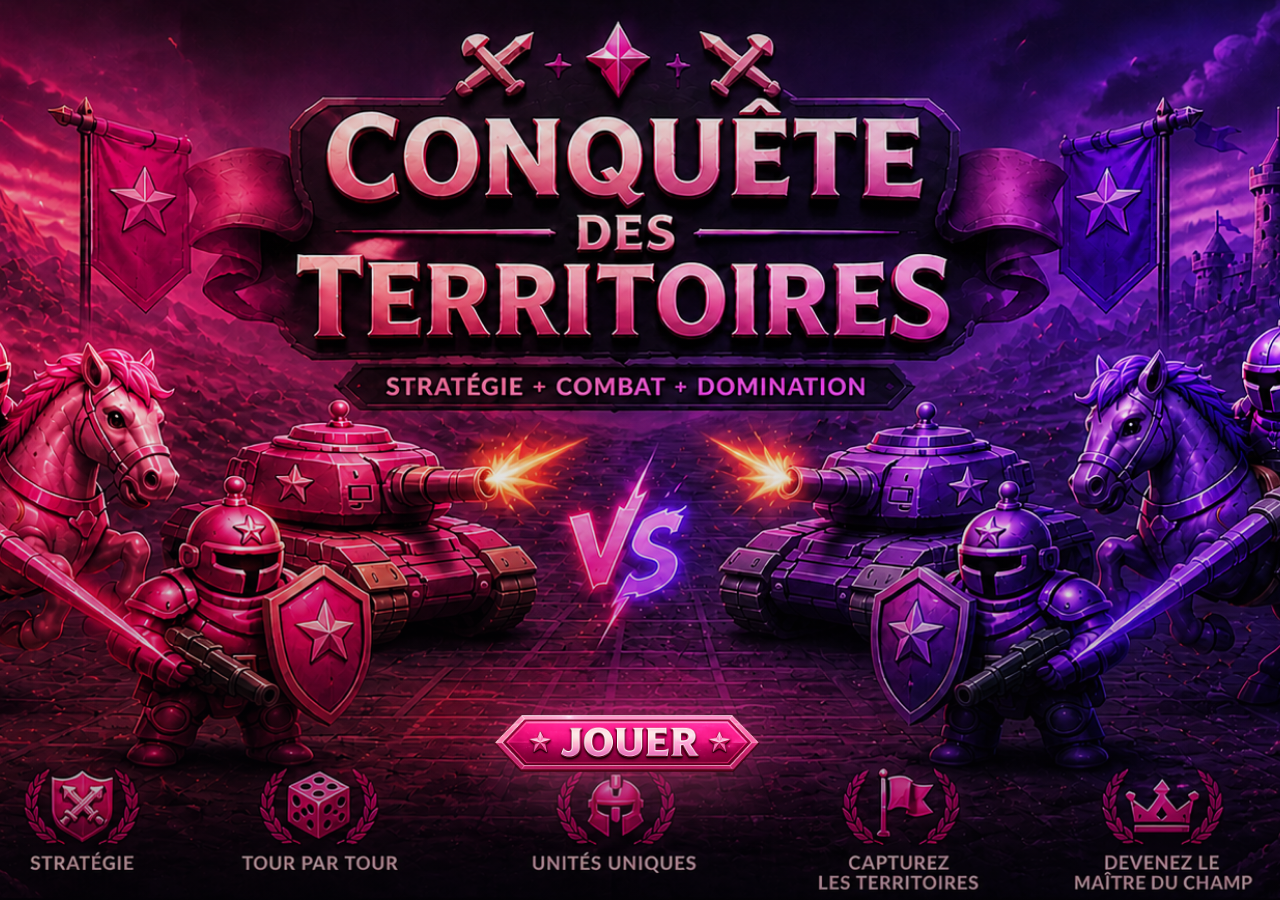
==== commit 00d814e9: "version 3 Ajout des unités + UI du jeu" ====
--- a/index.html
+++ b/index.html
@@ -13,7 +13,7 @@
   --bg:#08050f;--bg2:#0f0818;--bg3:#160b20;
   --border:rgba(232,88,138,0.2);
   --text:#f0e8f5;--muted:#8a7090;--dim:#3a2848;
-  --cell:52px;
+  --cell:62px;
   --timer-color:#e8588a;
 }
 *{box-sizing:border-box;margin:0;padding:0}
@@ -24,6 +24,49 @@
   background:radial-gradient(ellipse 60% 50% at 15% 5%,rgba(232,88,138,0.12) 0%,transparent 60%),
              radial-gradient(ellipse 50% 55% at 85% 95%,rgba(155,93,229,0.1) 0%,transparent 60%),
              radial-gradient(ellipse 40% 40% at 50% 50%,rgba(155,93,229,0.04) 0%,transparent 70%)}
+
+/* ══════════════════ INTRO SCREEN ══════════════════ */
+#intro-screen{
+  align-items:center;justify-content:center;position:relative;
+  min-height:100vh;overflow:hidden;
+}
+#intro-screen .intro-bg{
+  position:absolute;inset:0;
+  background:url('firstpage.png') center center/cover no-repeat;
+  z-index:0;
+}
+#intro-screen .intro-overlay{
+  position:absolute;inset:0;
+  background:linear-gradient(180deg,rgba(8,5,15,0.15) 0%,rgba(8,5,15,0.05) 40%,rgba(8,5,15,0.35) 100%);
+  z-index:1;
+}
+#intro-screen .intro-content{
+  position:relative;z-index:2;
+  display:flex;flex-direction:column;align-items:center;justify-content:flex-end;
+  min-height:100vh;padding-bottom:5vh;
+  width:100%;
+  right:1%;
+}
+.jouer-btn{
+  background:none;border:none;cursor:pointer;
+  padding:0;margin:0;
+  transition:transform 0.18s, filter 0.18s;
+  display:block;
+}
+.jouer-btn img{
+  width:clamp(140px,100vw,320px);
+  height:auto;
+  display:block;
+  filter:drop-shadow(0 6px 32px rgba(232,88,138,0.55));
+}
+.jouer-btn:hover{
+  transform:scale(1.07) translateY(-4px);
+  filter:brightness(1.08);
+}
+.jouer-btn:hover img{
+  filter:drop-shadow(0 12px 48px rgba(232,88,138,0.85));
+}
+.jouer-btn:active{transform:scale(0.97)}
 
 /* ══════════════════ SETUP SCREEN ══════════════════ */
 #setup-screen{align-items:center;justify-content:center;padding:40px 20px;position:relative}
@@ -52,6 +95,7 @@
 .pib-label.p1{color:var(--rose)}.pib-label.p2{color:var(--violet)}
 .pib-input{width:100%;background:rgba(0,0,0,0.3);border:1px solid rgba(255,255,255,0.1);border-radius:8px;padding:9px 12px;color:var(--text);font-family:'Rajdhani',sans-serif;font-size:0.9rem;font-weight:600;outline:none;transition:border-color 0.2s}
 .pib-input:focus{border-color:rgba(232,88,138,0.5)}
+.pib-input::placeholder{color:rgba(138,112,144,0.7);font-weight:400}
 .start-row{display:flex;gap:12px;justify-content:center;margin-top:24px}
 .big-btn{display:flex;align-items:center;gap:14px;background:linear-gradient(135deg,#e8588a 0%,#c23b6a 100%);color:white;border:none;border-radius:50px;padding:18px 44px;font-family:'Cinzel',serif;font-size:1rem;font-weight:700;letter-spacing:0.1em;cursor:pointer;box-shadow:0 8px 36px rgba(232,88,138,0.42),inset 0 1px 0 rgba(255,255,255,0.18);transition:all 0.25s;position:relative;overflow:hidden}
 .big-btn::before{content:'';position:absolute;inset:0;background:linear-gradient(135deg,rgba(255,255,255,0.16) 0%,transparent 55%);pointer-events:none}
@@ -79,7 +123,7 @@
 .unit-card{background:rgba(255,255,255,0.03);border:1px solid rgba(155,93,229,0.18);border-radius:16px;padding:22px 18px 18px;text-align:center;transition:all 0.22s;position:relative;overflow:hidden}
 .unit-card::before{content:'';position:absolute;inset:0;background:radial-gradient(ellipse 80% 60% at 50% 0%,rgba(155,93,229,0.07) 0%,transparent 70%);pointer-events:none}
 .unit-card:hover{border-color:rgba(155,93,229,0.48);transform:translateY(-3px);box-shadow:0 10px 36px rgba(155,93,229,0.16)}
-.unit-3d-wrap{width:68px;height:68px;margin:0 auto 12px;display:flex;align-items:center;justify-content:center}
+.unit-3d-wrap{width:90px;height:90px;margin:0 auto 12px;display:flex;align-items:center;justify-content:center}
 .unit-name{font-family:'Cinzel',serif;font-size:0.9rem;font-weight:700;color:#e8d0f8;margin-bottom:4px}
 .unit-lore{font-size:0.72rem;color:var(--muted);line-height:1.6;margin-bottom:9px}
 .unit-badges{display:flex;gap:6px;justify-content:center;flex-wrap:wrap}
@@ -139,7 +183,7 @@
 .timer-disabled .ring-fill{stroke:var(--dim)}
 
 /* SCORE PANEL */
-.score-panel{padding:8px 14px;display:flex;flex-direction:column;gap:7px;position:relative;z-index:1;max-width:1100px;margin:0 auto;width:100%}
+.score-panel{padding:8px 14px;display:flex;flex-direction:column;gap:7px;position:relative;z-index:1;max-width:1400px;margin:0 auto;width:100%}
 .dom-bar-wrap{background:rgba(255,255,255,0.04);border:1px solid var(--border);border-radius:11px;padding:9px 14px}
 .dom-labels{display:flex;justify-content:space-between;font-size:0.66rem;font-weight:700;margin-bottom:5px;letter-spacing:0.04em}
 .dom-labels .dl{color:var(--rose)}.dom-labels .dr{color:var(--violet)}
@@ -201,12 +245,12 @@
 .wr-fill-n{font-size:0.54rem;font-weight:700;color:rgba(255,255,255,0.9)}
 .wr-goal{font-size:0.6rem;color:var(--dim);width:28px;text-align:right;flex-shrink:0}
 
-/* GAME MAIN */
+.left-panel .pcard{width:100%}
 .game-main{display:flex;gap:14px;padding:12px 14px;justify-content:center;align-items:flex-start;flex-wrap:wrap;position:relative;z-index:1}
 .panel{background:rgba(255,255,255,0.03);border:1px solid var(--border);border-radius:14px;padding:12px 14px}
 .panel-title{font-family:'Cinzel',serif;font-size:0.62rem;letter-spacing:0.18em;color:var(--rose);text-transform:uppercase;margin-bottom:9px;padding-bottom:6px;border-bottom:1px solid rgba(232,88,138,0.18)}
-.left-panel{display:flex;flex-direction:column;gap:10px;width:188px;flex-shrink:0}
-.right-panel{display:flex;flex-direction:column;gap:10px;width:188px;flex-shrink:0}
+.left-panel{display:flex;flex-direction:column;gap:10px;width:210px;flex-shrink:0}
+.right-panel{display:flex;flex-direction:column;gap:10px;width:210px;flex-shrink:0}
 .turn-badge{display:inline-block;font-weight:700;font-size:0.68rem;padding:5px 14px;border-radius:18px;margin-bottom:8px;letter-spacing:0.05em}
 .turn-badge.p1{background:rgba(232,88,138,0.14);border:1px solid var(--rose);color:var(--rose)}
 .turn-badge.p2{background:rgba(155,93,229,0.14);border:1px solid var(--violet);color:var(--violet)}
@@ -242,6 +286,24 @@
 .cell.start-zone-p2{background:rgba(155,93,229,0.06);border-color:rgba(155,93,229,0.28)}
 .cell.territory-p1::before{content:'';position:absolute;bottom:0;left:0;width:0;height:0;border-style:solid;border-width:0 0 7px 7px;border-color:transparent transparent rgba(232,88,138,0.65) transparent}
 .cell.territory-p2::before{content:'';position:absolute;bottom:0;left:0;width:0;height:0;border-style:solid;border-width:0 0 7px 7px;border-color:transparent transparent rgba(155,93,229,0.65) transparent}
+.cell.cell-fog{
+  background: rgba(120,60,180,0.07)!important;
+  border-color: rgba(155,93,229,0.2)!important;
+  animation: fog-pulse 3s ease-in-out infinite;
+}
+.cell.cell-fog::after{
+  content:'?';
+  position:absolute;
+  bottom:3px;right:4px;
+  font-size:9px;
+  font-weight:700;
+  color:rgba(155,93,229,0.35);
+  font-family:'Cinzel',serif;
+}
+@keyframes fog-pulse{
+  0%,100%{box-shadow:inset 0 0 6px rgba(155,93,229,0.06);}
+  50%{box-shadow:inset 0 0 12px rgba(155,93,229,0.14);}
+}
 .cell.selected{border:2px solid var(--rose)!important;box-shadow:0 0 20px rgba(232,88,138,0.6),inset 0 0 10px rgba(232,88,138,0.1)!important;z-index:5;transform:scale(1.07)}
 .cell.reachable{border:1.5px dashed rgba(232,88,138,0.52)!important;background:rgba(232,88,138,0.08)!important}
 .cell.place-valid{border:1.5px dashed rgba(78,222,128,0.55)!important;background:rgba(78,222,128,0.07)!important}
@@ -279,15 +341,27 @@
 .diff-badge.medium{background:rgba(244,162,97,0.16);color:#f4a261;border:1px solid rgba(244,162,97,0.32)}
 .diff-badge.hard{background:rgba(220,60,60,0.16);color:#e05050;border:1px solid rgba(220,60,60,0.32)}
 
-@media(max-width:960px){:root{--cell:38px}.left-panel,.right-panel{width:100%;flex-direction:row;flex-wrap:wrap}.panel{flex:1;min-width:130px}.game-main{flex-direction:column;align-items:center}}
-@media(max-width:600px){:root{--cell:30px}}
+@media(max-width:1100px){:root{--cell:48px}.left-panel,.right-panel{width:100%;flex-direction:row;flex-wrap:wrap}.panel{flex:1;min-width:130px}.game-main{flex-direction:column;align-items:center}}
+@media(max-width:700px){:root{--cell:36px}}
+@media(max-width:480px){:root{--cell:28px}}
 </style>
 </head>
 <body>
 <div class="bg-glow"></div>
 
+<!-- ══════════════════ INTRO SCREEN ══════════════════ -->
+<div id="intro-screen" class="screen active">
+  <div class="intro-bg"></div>
+  <div class="intro-overlay"></div>
+  <div class="intro-content">
+    <button class="jouer-btn" onclick="showIntroToRules()">
+      <img src="bouton.png" alt="JOUER">
+    </button>
+  </div>
+</div>
+
 <!-- ══════════════════ SETUP SCREEN ══════════════════ -->
-<div id="setup-screen" class="screen active">
+<div id="setup-screen" class="screen">
   <div class="setup-box">
     <div class="setup-hero">
       <span class="ornament">⚔ ✦ ⚔</span>
@@ -316,11 +390,11 @@
       <div class="players-row">
         <div class="player-input-box">
           <div class="pib-label p1">⚔ Joueur 1</div>
-          <input class="pib-input" id="p1-name" type="text" value="Alice" maxlength="12" placeholder="Nom du joueur 1">
+          <input class="pib-input" id="p1-name" type="text" value="" maxlength="12" placeholder="Entrez votre nom">
         </div>
         <div class="player-input-box p2" id="p2-box">
           <div class="pib-label p2">⚔ Joueur 2</div>
-          <input class="pib-input" id="p2-name" type="text" value="Bob" maxlength="12" placeholder="Nom du joueur 2">
+          <input class="pib-input" id="p2-name" type="text" value="" maxlength="12" placeholder="Entrez votre nom">
         </div>
       </div>
     </div>
@@ -448,13 +522,14 @@
     <div>
       <div class="divider"><div class="divider-line"></div><div class="divider-label">✦ Cases spéciales</div><div class="divider-line"></div></div>
       <div class="specials-row">
-        <div class="special-card"><div class="spc-icon" style="background:rgba(244,162,97,0.12);border:1px solid rgba(244,162,97,0.3)">✦</div><div><div class="spc-name">Case Bonus</div><div class="spc-desc">Octroie +1 force au combat pour l'unité qui l'occupe. Position stratégique clé !</div></div></div>
-        <div class="special-card"><div class="spc-icon" style="background:rgba(220,60,60,0.12);border:1px solid rgba(220,60,60,0.3)">✗</div><div><div class="spc-name">Piège</div><div class="spc-desc">Détruit instantanément toute unité qui y entre — adversaire ou alliée. Danger absolu !</div></div></div>
-        <div class="special-card"><div class="spc-icon" style="background:rgba(78,222,128,0.1);border:1px solid rgba(78,222,128,0.28)">◤</div><div><div class="spc-name">Zone de départ</div><div class="spc-desc">Zone colorée où placer vos unités avant la bataille. Chaque joueur commence dans son coin.</div></div></div>
+        <div class="special-card"><div class="spc-icon" style="background:rgba(244,162,97,0.12);border:1px solid rgba(244,162,97,0.3)">✦</div><div><div class="spc-name">Case Bonus</div><div class="spc-desc">Octroie +1 force au combat. <strong style="color:rgba(155,93,229,0.8)">Cachée</strong> jusqu'à ce qu'une unité s'en approche. Se déplace à chaque fin de tour !</div></div></div>
+        <div class="special-card"><div class="spc-icon" style="background:rgba(220,60,60,0.12);border:1px solid rgba(220,60,60,0.3)">✗</div><div><div class="spc-name">Piège</div><div class="spc-desc">Détruit toute unité qui entre dessus. <strong style="color:rgba(155,93,229,0.8)">Caché</strong> et repositionné aléatoirement à chaque tour. Danger invisible !</div></div></div>
+        <div class="special-card"><div class="spc-icon" style="background:rgba(155,93,229,0.1);border:1px solid rgba(155,93,229,0.28)">?</div><div><div class="spc-name">Case mystère</div><div class="spc-desc">Le <strong style="color:rgba(155,93,229,0.8)">?</strong> indique une case spéciale cachée à proximité. Approchez une unité pour la révéler !</div></div></div>
       </div>
     </div>
-    <div class="rules-cta">
-      <button class="big-btn" onclick="showSetup()">← Retour à la configuration</button>
+    <div class="rules-cta" style="gap:14px;flex-wrap:wrap;">
+      <button class="rules-link" onclick="showIntro()" style="padding:18px 32px;font-size:0.82rem;">← Retour à l'accueil</button>
+      <button class="big-btn" onclick="showSetup()">⚙ Voir la configuration <span style="font-size:1.3rem">→</span></button>
     </div>
   </div>
 </div>
@@ -531,55 +606,6 @@
           <span id="dom-win-goal">33 cases pour gagner</span>
         </div>
       </div>
-      <div class="score-cards-row">
-        <div class="pcard p1 active" id="pcard-p1">
-          <div class="pc-top">
-            <div class="pc-avatar p1" id="av-p1">A</div>
-            <div>
-              <div class="pc-name" id="pc-name-p1">Alice</div>
-              <span class="pc-turn-badge p1" id="badge-p1">▶ EN JEU</span>
-            </div>
-          </div>
-          <div class="pc-numbers">
-            <div class="pc-num-box"><div class="pc-num-big" id="score-terr-p1">0</div><div class="pc-num-sub">cases</div></div>
-            <div class="pc-num-box"><div class="pc-num-big gold" id="score-kill-p1">0</div><div class="pc-num-sub">kill pts</div></div>
-            <div class="pc-num-box"><div class="pc-num-big" id="score-total-p1">0</div><div class="pc-num-sub">total</div></div>
-          </div>
-          <div class="pc-stats p1">
-            <div class="pc-stat-row"><span class="pc-stat-lbl">Unités vivantes</span><span class="pc-stat-val" id="units-p1">5 / 5</span></div>
-            <div class="pc-mini-bar"><div class="pc-mini-fill" id="ubar-p1" style="width:100%"></div></div>
-            <div class="pc-stat-row"><span class="pc-stat-lbl">Bonus occupés</span><span class="pc-stat-val" id="bonus-p1">0</span></div>
-            <div class="pc-stat-row"><span class="pc-stat-lbl">Vers victoire</span><span class="pc-stat-val" id="prog-p1-pct">0%</span></div>
-            <div class="pc-mini-bar"><div class="pc-mini-fill" id="pbar-p1" style="width:0%"></div></div>
-            <div style="margin-top:2px;font-size:0.58rem;color:var(--dim)">Unités (force · pts kill) :</div>
-            <div class="unit-pips" id="pips-p1"></div>
-          </div>
-        </div>
-        <div class="score-vs-mid"><div class="vs-line"></div><div class="vs-lbl">VS</div><div class="vs-line"></div></div>
-        <div class="pcard p2" id="pcard-p2">
-          <div class="pc-top">
-            <div class="pc-avatar p2" id="av-p2">B</div>
-            <div>
-              <div class="pc-name" id="pc-name-p2">Bob</div>
-              <span class="pc-turn-badge wait" id="badge-p2">attend…</span>
-            </div>
-          </div>
-          <div class="pc-numbers">
-            <div class="pc-num-box"><div class="pc-num-big" id="score-terr-p2">0</div><div class="pc-num-sub">cases</div></div>
-            <div class="pc-num-box"><div class="pc-num-big gold" id="score-kill-p2">0</div><div class="pc-num-sub">kill pts</div></div>
-            <div class="pc-num-box"><div class="pc-num-big" id="score-total-p2">0</div><div class="pc-num-sub">total</div></div>
-          </div>
-          <div class="pc-stats p2">
-            <div class="pc-stat-row"><span class="pc-stat-lbl">Unités vivantes</span><span class="pc-stat-val" id="units-p2">5 / 5</span></div>
-            <div class="pc-mini-bar"><div class="pc-mini-fill" id="ubar-p2" style="width:100%"></div></div>
-            <div class="pc-stat-row"><span class="pc-stat-lbl">Bonus occupés</span><span class="pc-stat-val" id="bonus-p2">0</span></div>
-            <div class="pc-stat-row"><span class="pc-stat-lbl">Vers victoire</span><span class="pc-stat-val" id="prog-p2-pct">0%</span></div>
-            <div class="pc-mini-bar"><div class="pc-mini-fill" id="pbar-p2" style="width:0%"></div></div>
-            <div style="margin-top:2px;font-size:0.58rem;color:var(--dim)">Unités (force · pts kill) :</div>
-            <div class="unit-pips" id="pips-p2"></div>
-          </div>
-        </div>
-      </div>
       <div class="win-race">
         <div class="wr-title" id="wr-title">course vers la victoire · 33 cases</div>
         <div class="wr-row p1c">
@@ -597,7 +623,74 @@
   </div>
 
   <div class="game-main">
+    <!-- GAUCHE : cartes joueurs J1 + VS + J2 -->
     <div class="left-panel">
+      <div class="pcard p1 active" id="pcard-p1">
+        <div class="pc-top">
+          <div class="pc-avatar p1" id="av-p1">A</div>
+          <div>
+            <div class="pc-name" id="pc-name-p1">Alice</div>
+            <span class="pc-turn-badge p1" id="badge-p1">▶ EN JEU</span>
+          </div>
+        </div>
+        <div class="pc-numbers">
+          <div class="pc-num-box"><div class="pc-num-big" id="score-terr-p1">0</div><div class="pc-num-sub">cases</div></div>
+          <div class="pc-num-box"><div class="pc-num-big gold" id="score-kill-p1">0</div><div class="pc-num-sub">kill pts</div></div>
+          <div class="pc-num-box"><div class="pc-num-big" id="score-total-p1">0</div><div class="pc-num-sub">total</div></div>
+        </div>
+        <div class="pc-stats p1">
+          <div class="pc-stat-row"><span class="pc-stat-lbl">Unités vivantes</span><span class="pc-stat-val" id="units-p1">5 / 5</span></div>
+          <div class="pc-mini-bar"><div class="pc-mini-fill" id="ubar-p1" style="width:100%"></div></div>
+          <div class="pc-stat-row"><span class="pc-stat-lbl">Bonus occupés</span><span class="pc-stat-val" id="bonus-p1">0</span></div>
+          <div class="pc-stat-row"><span class="pc-stat-lbl">Vers victoire</span><span class="pc-stat-val" id="prog-p1-pct">0%</span></div>
+          <div class="pc-mini-bar"><div class="pc-mini-fill" id="pbar-p1" style="width:0%"></div></div>
+          <div style="margin-top:2px;font-size:0.58rem;color:var(--dim)">Unités (force · pts kill) :</div>
+          <div class="unit-pips" id="pips-p1"></div>
+        </div>
+      </div>
+      <div class="score-vs-mid" style="flex-direction:row;justify-content:center;padding:4px 0">
+        <div class="vs-line" style="width:30%;height:1px;background:linear-gradient(90deg,transparent,rgba(232,88,138,0.18),transparent)"></div>
+        <div class="vs-lbl" style="padding:0 8px">VS</div>
+        <div class="vs-line" style="width:30%;height:1px;background:linear-gradient(90deg,transparent,rgba(232,88,138,0.18),transparent)"></div>
+      </div>
+      <div class="pcard p2" id="pcard-p2">
+        <div class="pc-top">
+          <div class="pc-avatar p2" id="av-p2">B</div>
+          <div>
+            <div class="pc-name" id="pc-name-p2">Bob</div>
+            <span class="pc-turn-badge wait" id="badge-p2">attend…</span>
+          </div>
+        </div>
+        <div class="pc-numbers">
+          <div class="pc-num-box"><div class="pc-num-big" id="score-terr-p2">0</div><div class="pc-num-sub">cases</div></div>
+          <div class="pc-num-box"><div class="pc-num-big gold" id="score-kill-p2">0</div><div class="pc-num-sub">kill pts</div></div>
+          <div class="pc-num-box"><div class="pc-num-big" id="score-total-p2">0</div><div class="pc-num-sub">total</div></div>
+        </div>
+        <div class="pc-stats p2">
+          <div class="pc-stat-row"><span class="pc-stat-lbl">Unités vivantes</span><span class="pc-stat-val" id="units-p2">5 / 5</span></div>
+          <div class="pc-mini-bar"><div class="pc-mini-fill" id="ubar-p2" style="width:100%"></div></div>
+          <div class="pc-stat-row"><span class="pc-stat-lbl">Bonus occupés</span><span class="pc-stat-val" id="bonus-p2">0</span></div>
+          <div class="pc-stat-row"><span class="pc-stat-lbl">Vers victoire</span><span class="pc-stat-val" id="prog-p2-pct">0%</span></div>
+          <div class="pc-mini-bar"><div class="pc-mini-fill" id="pbar-p2" style="width:0%"></div></div>
+          <div style="margin-top:2px;font-size:0.58rem;color:var(--dim)">Unités (force · pts kill) :</div>
+          <div class="unit-pips" id="pips-p2"></div>
+        </div>
+      </div>
+    </div>
+
+    <!-- CENTRE : map -->
+    <div class="board-wrap">
+      <div style="display:flex;gap:2px">
+        <div style="display:flex;flex-direction:column;gap:0;padding-top:24px"><div id="row-nums" class="row-nums"></div></div>
+        <div style="display:flex;flex-direction:column;gap:2px">
+          <div class="coord-row" id="col-coords"></div>
+          <div id="board"></div>
+        </div>
+      </div>
+    </div>
+
+    <!-- DROITE : dé + journal -->
+    <div class="right-panel">
       <div class="panel">
         <div class="panel-title">Tour actuel</div>
         <div style="text-align:center">
@@ -617,17 +710,6 @@
           <div class="move-warn" id="move-warning"></div>
         </div>
       </div>
-    </div>
-    <div class="board-wrap">
-      <div style="display:flex;gap:2px">
-        <div style="display:flex;flex-direction:column;gap:0;padding-top:24px"><div id="row-nums" class="row-nums"></div></div>
-        <div style="display:flex;flex-direction:column;gap:2px">
-          <div class="coord-row" id="col-coords"></div>
-          <div id="board"></div>
-        </div>
-      </div>
-    </div>
-    <div class="right-panel">
       <div class="panel">
         <div class="panel-title">Journal de jeu</div>
         <div id="log"></div>
@@ -653,6 +735,126 @@
 </div>
 
 <script>
+/* ══════════════════ SOUND SYSTEM ══════════════════ */
+const AudioCtx = window.AudioContext || window.webkitAudioContext;
+let _actx = null;
+function getACtx(){ if(!_actx) _actx = new AudioCtx(); return _actx; }
+
+function playDiceSound(){
+  try {
+    const ctx = getACtx();
+    // Multiple short clicks like a rolling dice (Ludo style)
+    const clicks = [0, 0.06, 0.12, 0.18, 0.26, 0.34, 0.42, 0.52, 0.60];
+    clicks.forEach((t, i) => {
+      const buf = ctx.createBuffer(1, ctx.sampleRate * 0.04, ctx.sampleRate);
+      const data = buf.getChannelData(0);
+      for(let j = 0; j < data.length; j++){
+        data[j] = (Math.random() * 2 - 1) * Math.exp(-j / (data.length * 0.3));
+      }
+      const src = ctx.createBufferSource();
+      src.buffer = buf;
+      const gain = ctx.createGain();
+      const vol = i === clicks.length - 1 ? 0.35 : 0.18;
+      gain.gain.setValueAtTime(vol, ctx.currentTime + t);
+      gain.gain.exponentialRampToValueAtTime(0.001, ctx.currentTime + t + 0.08);
+      const filt = ctx.createBiquadFilter();
+      filt.type = 'highpass';
+      filt.frequency.value = i === clicks.length - 1 ? 900 : 600;
+      src.connect(filt); filt.connect(gain); gain.connect(ctx.destination);
+      src.start(ctx.currentTime + t);
+    });
+    // Final "thud" when dice lands
+    const osc = ctx.createOscillator();
+    const g2 = ctx.createGain();
+    osc.type = 'sine'; osc.frequency.setValueAtTime(180, ctx.currentTime + 0.60);
+    osc.frequency.exponentialRampToValueAtTime(90, ctx.currentTime + 0.75);
+    g2.gain.setValueAtTime(0.22, ctx.currentTime + 0.60);
+    g2.gain.exponentialRampToValueAtTime(0.001, ctx.currentTime + 0.80);
+    osc.connect(g2); g2.connect(ctx.destination);
+    osc.start(ctx.currentTime + 0.60); osc.stop(ctx.currentTime + 0.85);
+  } catch(e){}
+}
+
+function playCombatSound(won){
+  try {
+    const ctx = getACtx();
+    const t = ctx.currentTime;
+    // Sword clash: two oscillators colliding
+    [220, 330].forEach((freq, i) => {
+      const osc = ctx.createOscillator();
+      const gain = ctx.createGain();
+      osc.type = 'sawtooth';
+      osc.frequency.setValueAtTime(freq * (1 + Math.random() * 0.1), t + i * 0.04);
+      osc.frequency.exponentialRampToValueAtTime(freq * 0.5, t + 0.3);
+      gain.gain.setValueAtTime(0.28, t + i * 0.04);
+      gain.gain.exponentialRampToValueAtTime(0.001, t + 0.35);
+      const dist = ctx.createWaveShaper();
+      const curve = new Float32Array(256);
+      for(let k = 0; k < 256; k++) curve[k] = (k / 128 - 1) > 0 ? 1 : -1;
+      dist.curve = curve;
+      osc.connect(dist); dist.connect(gain); gain.connect(ctx.destination);
+      osc.start(t + i * 0.04); osc.stop(t + 0.4);
+    });
+    // Metallic impact noise
+    const buf = ctx.createBuffer(1, ctx.sampleRate * 0.15, ctx.sampleRate);
+    const data = buf.getChannelData(0);
+    for(let j = 0; j < data.length; j++) data[j] = (Math.random()*2-1) * Math.exp(-j/(data.length*0.2));
+    const src = ctx.createBufferSource(); src.buffer = buf;
+    const ng = ctx.createGain(); ng.gain.setValueAtTime(0.4, t); ng.gain.exponentialRampToValueAtTime(0.001, t+0.2);
+    const filt = ctx.createBiquadFilter(); filt.type = 'bandpass'; filt.frequency.value = 2500;
+    src.connect(filt); filt.connect(ng); ng.connect(ctx.destination);
+    src.start(t);
+    // Win: triumphant rising notes / Lose: descending
+    setTimeout(()=>{
+      try {
+        const ctx2 = getACtx();
+        const notes = won ? [440, 554, 660] : [440, 370, 294];
+        notes.forEach((freq, i) => {
+          const o = ctx2.createOscillator(); const g = ctx2.createGain();
+          o.type = 'triangle'; o.frequency.value = freq;
+          g.gain.setValueAtTime(0.15, ctx2.currentTime + i*0.12);
+          g.gain.exponentialRampToValueAtTime(0.001, ctx2.currentTime + i*0.12 + 0.2);
+          o.connect(g); g.connect(ctx2.destination);
+          o.start(ctx2.currentTime + i*0.12); o.stop(ctx2.currentTime + i*0.12 + 0.25);
+        });
+      } catch(e){}
+    }, 200);
+  } catch(e){}
+}
+
+function playTrapSound(){
+  try {
+    const ctx = getACtx();
+    const t = ctx.currentTime;
+    // Dramatic descending "snap" + rumble
+    const osc = ctx.createOscillator();
+    const gain = ctx.createGain();
+    osc.type = 'sawtooth';
+    osc.frequency.setValueAtTime(600, t);
+    osc.frequency.exponentialRampToValueAtTime(40, t + 0.5);
+    gain.gain.setValueAtTime(0.4, t);
+    gain.gain.exponentialRampToValueAtTime(0.001, t + 0.55);
+    osc.connect(gain); gain.connect(ctx.destination);
+    osc.start(t); osc.stop(t + 0.6);
+    // Spring snap noise burst
+    const buf = ctx.createBuffer(1, ctx.sampleRate * 0.08, ctx.sampleRate);
+    const data = buf.getChannelData(0);
+    for(let j = 0; j < data.length; j++) data[j] = (Math.random()*2-1) * Math.exp(-j/(data.length*0.15));
+    const src = ctx.createBufferSource(); src.buffer = buf;
+    const ng = ctx.createGain(); ng.gain.setValueAtTime(0.5, t);
+    const filt = ctx.createBiquadFilter(); filt.type = 'highpass'; filt.frequency.value = 800;
+    src.connect(filt); filt.connect(ng); ng.connect(ctx.destination);
+    src.start(t);
+    // Low rumble
+    const osc2 = ctx.createOscillator(); const g2 = ctx.createGain();
+    osc2.type = 'sine'; osc2.frequency.setValueAtTime(60, t+0.05);
+    osc2.frequency.exponentialRampToValueAtTime(30, t+0.5);
+    g2.gain.setValueAtTime(0.35, t+0.05); g2.gain.exponentialRampToValueAtTime(0.001, t+0.55);
+    osc2.connect(g2); g2.connect(ctx.destination);
+    osc2.start(t+0.05); osc2.stop(t+0.6);
+  } catch(e){}
+}
+
 /* ══════════════════ UNIT DEFINITIONS ══════════════════ */
 const UNITS = {
   S: { label:'Soldat',   maxStep:1, power:2, killPts:2, short:'S' },
@@ -693,6 +895,7 @@
 let board = [], currentPlayer = 1, selectedCell = null;
 let movePoints = 0, diceRolled = false, startRolls = [0,0];
 let bonusCells = new Set(), trapCells = new Set();
+let revealedCells = new Set(); // cells whose special type has been revealed
 let initialUnits = { 1:[], 2:[] };
 let placedUnits = { 1:[], 2:[] };
 let killPoints = { 1:0, 2:0 };
@@ -703,24 +906,200 @@
 let timerInterval = null, timerRemain = 0;
 const CIRCUMFERENCE = 2 * Math.PI * 20; // r=20
 
-/* ══════════════════ PIECE SVG ══════════════════ */
-function pieceSVG(unit, player) {
-  const sz = 'calc(var(--cell) - 10px)';
-  const P = {
-    1:{base:'#d44070',top:'#f07090',shine:'#ffc0d8',rim:'#a02050',shadow:'rgba(200,40,90,0.55)',accent:'#ffb0cc'},
-    2:{base:'#7030c0',top:'#9b5de5',shine:'#d0a0ff',rim:'#4a1890',shadow:'rgba(100,30,190,0.55)',accent:'#c890ff'}
-  }[player];
-  const w=`style="width:calc(var(--cell) - 10px);height:calc(var(--cell) - 10px);pointer-events:none"`;
-  if(unit==='S')return`<svg ${w} viewBox="0 0 44 44" xmlns="http://www.w3.org/2000/svg"><defs><radialGradient id="sg${player}" cx="40%" cy="25%" r="65%"><stop offset="0%" stop-color="${P.shine}" stop-opacity="0.9"/><stop offset="45%" stop-color="${P.top}"/><stop offset="100%" stop-color="${P.base}"/></radialGradient></defs><ellipse cx="22" cy="41" rx="12" ry="3.5" fill="${P.shadow}" opacity="0.6"/><ellipse cx="22" cy="34" rx="13" ry="4" fill="${P.rim}"/><rect x="9" y="22" width="26" height="12" rx="2" fill="${P.base}"/><ellipse cx="22" cy="22" rx="13" ry="4" fill="${P.top}"/><rect x="9" y="29" width="26" height="3" fill="${P.rim}" opacity="0.6"/><rect x="17" y="17" width="10" height="7" rx="2" fill="${P.base}"/><ellipse cx="22" cy="20" rx="10" ry="3" fill="${P.rim}"/><circle cx="22" cy="13" r="10" fill="url(#sg${player})"/><rect x="15" y="14" width="14" height="3" rx="1.5" fill="${P.rim}" opacity="0.7"/><circle cx="17" cy="9" r="3" fill="${P.shine}" opacity="0.55"/><rect x="20" y="2" width="4" height="7" rx="2" fill="${P.accent}"/><ellipse cx="22" cy="3" rx="3" ry="2" fill="${P.shine}"/></svg>`;
-  if(unit==='C')return`<svg ${w} viewBox="0 0 44 44" xmlns="http://www.w3.org/2000/svg"><defs><radialGradient id="cg${player}" cx="38%" cy="22%" r="68%"><stop offset="0%" stop-color="${P.shine}" stop-opacity="0.95"/><stop offset="40%" stop-color="${P.top}"/><stop offset="100%" stop-color="${P.base}"/></radialGradient></defs><ellipse cx="22" cy="41.5" rx="12" ry="3" fill="${P.shadow}" opacity="0.55"/><ellipse cx="22" cy="36" rx="13" ry="4" fill="${P.rim}"/><rect x="9" y="32" width="26" height="5" rx="2" fill="${P.base}"/><ellipse cx="22" cy="32" rx="13" ry="4" fill="${P.top}"/><rect x="18" y="22" width="8" height="12" rx="2" fill="${P.base}"/><path d="M16 22 Q17 16 20 14 L24 14 Q27 16 28 22Z" fill="${P.base}"/><ellipse cx="22" cy="13" rx="9" ry="7" fill="url(#cg${player})"/><ellipse cx="22" cy="18" rx="6" ry="4" fill="${P.top}"/><circle cx="17" cy="13" r="2" fill="${P.rim}"/><path d="M19 8 L17 4 L22 7Z" fill="${P.top}"/><path d="M22 7 Q26 9 27 14 Q25 12 22 11Z" fill="${P.accent}" opacity="0.7"/></svg>`;
-  if(unit==='T')return`<svg ${w} viewBox="0 0 44 44" xmlns="http://www.w3.org/2000/svg"><defs><linearGradient id="tg${player}" x1="0%" y1="0%" x2="100%" y2="100%"><stop offset="0%" stop-color="${P.shine}" stop-opacity="0.9"/><stop offset="50%" stop-color="${P.top}"/><stop offset="100%" stop-color="${P.base}"/></linearGradient><radialGradient id="ts${player}" cx="50%" cy="30%" r="60%"><stop offset="0%" stop-color="${P.shine}" stop-opacity="0.7"/><stop offset="100%" stop-color="${P.base}"/></radialGradient></defs><ellipse cx="22" cy="42" rx="14" ry="3" fill="${P.shadow}" opacity="0.55"/><rect x="4" y="12" width="7" height="22" rx="3.5" fill="${P.rim}"/><rect x="33" y="12" width="7" height="22" rx="3.5" fill="${P.rim}"/><circle cx="7" cy="16" r="1.3" fill="${P.top}"/><circle cx="7" cy="21" r="1.3" fill="${P.top}"/><circle cx="7" cy="26" r="1.3" fill="${P.top}"/><circle cx="37" cy="16" r="1.3" fill="${P.top}"/><circle cx="37" cy="21" r="1.3" fill="${P.top}"/><circle cx="37" cy="26" r="1.3" fill="${P.top}"/><rect x="10" y="14" width="24" height="20" rx="4" fill="${P.rim}"/><rect x="9" y="12" width="26" height="20" rx="5" fill="url(#tg${player})"/><circle cx="22" cy="20" r="9" fill="${P.rim}"/><circle cx="22" cy="20" r="8" fill="url(#ts${player})"/><rect x="20" y="4" width="4" height="13" rx="2" fill="${P.rim}"/><rect x="20.5" y="5" width="3" height="11" rx="1.5" fill="${P.top}"/></svg>`;
-  return '';
+/* ══════════════════ UNIT ANIMATIONS & EFFECTS CSS (injected via JS) ══════════════════ */
+(function injectAnimCSS(){
+  const s=document.createElement('style');
+  s.textContent=`
+/* ── Piece wrapper ── */
+.piece-3d img{width:100%;height:100%;object-fit:contain;display:block}
+.piece-3d{
+  width:calc(var(--cell) - 6px);height:calc(var(--cell) - 6px);
+  display:flex;align-items:center;justify-content:center;
+  position:relative;pointer-events:none;
+  transform-style:preserve-3d;
+}
+/* ── Idle float ── */
+@keyframes float-p1{0%,100%{transform:translateY(0) rotate(-1deg)}50%{transform:translateY(-3px) rotate(1deg)}}
+@keyframes float-p2{0%,100%{transform:translateY(0) rotate(1deg)}50%{transform:translateY(-3px) rotate(-1deg)}}
+.piece-3d.p1{animation:float-p1 2.8s ease-in-out infinite;}
+.piece-3d.p2{animation:float-p2 3.2s ease-in-out infinite;}
+/* ── Move animation ── */
+@keyframes piece-move{
+  0%{transform:translateY(0) scale(1)}
+  30%{transform:translateY(-8px) scale(1.15)}
+  60%{transform:translateY(-4px) scale(1.08)}
+  100%{transform:translateY(0) scale(1)}
+}
+.piece-3d.anim-move{animation:piece-move 0.4s ease-out forwards!important;}
+/* ── Attack animation ── */
+@keyframes piece-attack{
+  0%{transform:scale(1) rotate(0deg)}
+  25%{transform:scale(1.3) rotate(-8deg)}
+  50%{transform:scale(1.4) rotate(6deg)}
+  75%{transform:scale(1.2) rotate(-4deg)}
+  100%{transform:scale(1) rotate(0deg)}
+}
+.piece-3d.anim-attack{animation:piece-attack 0.5s ease-out forwards!important;}
+/* ── Kill / death explosion ── */
+@keyframes piece-die{
+  0%{transform:scale(1) rotate(0);opacity:1;filter:brightness(1)}
+  20%{transform:scale(1.6) rotate(15deg);opacity:1;filter:brightness(3) saturate(3)}
+  50%{transform:scale(0.8) rotate(-20deg);opacity:0.6;filter:brightness(2) blur(1px)}
+  100%{transform:scale(0) rotate(45deg);opacity:0;filter:blur(4px)}
+}
+.piece-3d.anim-die{animation:piece-die 0.6s ease-in forwards!important;}
+/* ── Buff glow ── */
+@keyframes buff-glow{
+  0%,100%{filter:drop-shadow(0 0 4px gold) brightness(1.1)}
+  50%{filter:drop-shadow(0 0 12px gold) brightness(1.4)}
+}
+.piece-3d.buffed{animation:float-p1 2.8s ease-in-out infinite,buff-glow 1s ease-in-out infinite;}
+.piece-3d.p2.buffed{animation:float-p2 3.2s ease-in-out infinite,buff-glow 1s ease-in-out infinite;}
+/* ── Tank turret spin on attack ── */
+@keyframes turret-spin{
+  0%{transform:rotate(0)}40%{transform:rotate(-30deg)}70%{transform:rotate(20deg)}100%{transform:rotate(0)}
+}
+.turret-group.firing{animation:turret-spin 0.4s ease-out;}
+/* ── Cavalier gallop ── */
+@keyframes gallop{
+  0%,100%{transform:rotate(-5deg) translateX(0)}
+  25%{transform:rotate(5deg) translateX(2px)}
+  75%{transform:rotate(-3deg) translateX(-2px)}
+}
+.piece-3d.C-unit{animation:gallop 0.8s ease-in-out infinite!important;}
+
+/* ── Particle container ── */
+#fx-layer{position:fixed;inset:0;pointer-events:none;z-index:999;overflow:hidden;}
+/* ── Explosion particles ── */
+@keyframes spark-fly{
+  0%{transform:translate(0,0) scale(1);opacity:1}
+  100%{transform:translate(var(--tx),var(--ty)) scale(0);opacity:0}
+}
+.spark{position:absolute;border-radius:50%;animation:spark-fly 0.7s ease-out forwards;}
+/* ── Move trail ── */
+@keyframes trail-fade{0%{opacity:0.7;transform:scale(1)}100%{opacity:0;transform:scale(0.3)}}
+.trail{position:absolute;border-radius:50%;width:8px;height:8px;animation:trail-fade 0.4s ease-out forwards;}
+/* ── Screen shake ── */
+@keyframes shake{
+  0%,100%{transform:translate(0,0)}
+  20%{transform:translate(-4px,2px)}
+  40%{transform:translate(4px,-2px)}
+  60%{transform:translate(-3px,3px)}
+  80%{transform:translate(3px,-1px)}
+}
+.board-shake{animation:shake 0.35s ease-out!important;}
+/* ── Kill banner ── */
+@keyframes kill-banner{
+  0%{opacity:0;transform:translate(-50%,-50%) scale(0.5)}
+  20%{opacity:1;transform:translate(-50%,-50%) scale(1.1)}
+  70%{opacity:1;transform:translate(-50%,-50%) scale(1)}
+  100%{opacity:0;transform:translate(-50%,-60%) scale(0.9)}
+}
+.kill-banner{
+  position:fixed;left:50%;top:40%;
+  font-family:'Cinzel',serif;font-size:1.6rem;font-weight:700;
+  color:#fff;text-shadow:0 0 20px #f4a261,0 0 40px #e05050;
+  z-index:1000;pointer-events:none;white-space:nowrap;
+  animation:kill-banner 1.4s ease-out forwards;
+}
+/* ── Move flash on cell ── */
+@keyframes cell-flash{
+  0%{box-shadow:inset 0 0 0 rgba(232,88,138,0)}
+  30%{box-shadow:inset 0 0 20px rgba(232,88,138,0.5)}
+  100%{box-shadow:inset 0 0 0 rgba(232,88,138,0)}
+}
+.cell-flash{animation:cell-flash 0.4s ease-out!important;}
+`;
+  document.head.appendChild(s);
+})();
+
+/* ══════════════════ UNIT IMAGES (base64) ══════════════════ */
+const UNIT_IMG_P1 = {
+  S: '[data-uri]',
+  C: '[data-uri]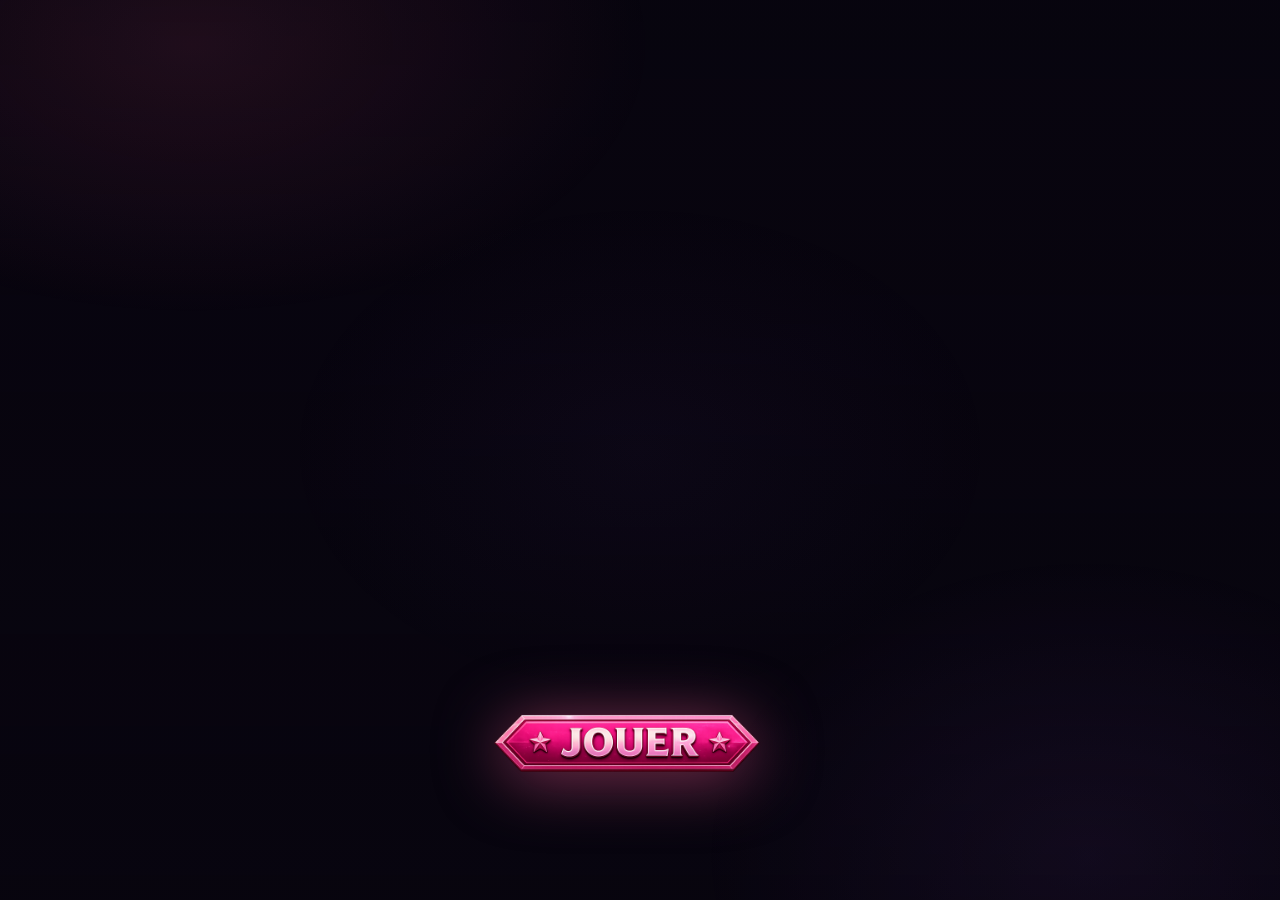
==== commit c053ef8d: "final" ====
--- a/index.html
+++ b/index.html
@@ -1,2014 +1,45 @@
 <!DOCTYPE html>
 <html lang="fr">
 <head>
-<meta charset="UTF-8">
-<meta name="viewport" content="width=device-width, initial-scale=1.0">
-<title>⚔ Conquête des Territoires v2</title>
-<link href="https://fonts.googleapis.com/css2?family=Cinzel:wght@400;600;700&family=Rajdhani:wght@400;500;600;700&display=swap" rel="stylesheet">
-<style>
-:root {
-  --rose:#e8588a;--rose-deep:#c23b6a;--rose-glow:rgba(232,88,138,0.35);
-  --violet:#9b5de5;--violet-deep:#6d28d9;--violet-glow:rgba(155,93,229,0.35);
-  --gold:#f4a261;--red-trap:#e05050;--green:#4ade80;
-  --bg:#08050f;--bg2:#0f0818;--bg3:#160b20;
-  --border:rgba(232,88,138,0.2);
-  --text:#f0e8f5;--muted:#8a7090;--dim:#3a2848;
-  --cell:62px;
-  --timer-color:#e8588a;
-}
-*{box-sizing:border-box;margin:0;padding:0}
-html,body{height:100%;font-family:'Rajdhani',sans-serif;background:var(--bg);color:var(--text);overflow-x:hidden}
-.screen{display:none;min-height:100vh;flex-direction:column}
-.screen.active{display:flex}
-.bg-glow{position:fixed;inset:0;pointer-events:none;z-index:0;
-  background:radial-gradient(ellipse 60% 50% at 15% 5%,rgba(232,88,138,0.12) 0%,transparent 60%),
-             radial-gradient(ellipse 50% 55% at 85% 95%,rgba(155,93,229,0.1) 0%,transparent 60%),
-             radial-gradient(ellipse 40% 40% at 50% 50%,rgba(155,93,229,0.04) 0%,transparent 70%)}
+  <meta charset="UTF-8">
+  <title>Conquête des Territoires</title>
+  <link rel="stylesheet" href="style.css">
+</head>
 
-/* ══════════════════ INTRO SCREEN ══════════════════ */
-#intro-screen{
-  align-items:center;justify-content:center;position:relative;
-  min-height:100vh;overflow:hidden;
-}
-#intro-screen .intro-bg{
-  position:absolute;inset:0;
-  background:url('firstpage.png') center center/cover no-repeat;
-  z-index:0;
-}
-#intro-screen .intro-overlay{
-  position:absolute;inset:0;
-  background:linear-gradient(180deg,rgba(8,5,15,0.15) 0%,rgba(8,5,15,0.05) 40%,rgba(8,5,15,0.35) 100%);
-  z-index:1;
-}
-#intro-screen .intro-content{
-  position:relative;z-index:2;
-  display:flex;flex-direction:column;align-items:center;justify-content:flex-end;
-  min-height:100vh;padding-bottom:5vh;
-  width:100%;
-  right:1%;
-}
-.jouer-btn{
-  background:none;border:none;cursor:pointer;
-  padding:0;margin:0;
-  transition:transform 0.18s, filter 0.18s;
-  display:block;
-}
-.jouer-btn img{
-  width:clamp(140px,100vw,320px);
-  height:auto;
-  display:block;
-  filter:drop-shadow(0 6px 32px rgba(232,88,138,0.55));
-}
-.jouer-btn:hover{
-  transform:scale(1.07) translateY(-4px);
-  filter:brightness(1.08);
-}
-.jouer-btn:hover img{
-  filter:drop-shadow(0 12px 48px rgba(232,88,138,0.85));
-}
-.jouer-btn:active{transform:scale(0.97)}
-
-/* ══════════════════ SETUP SCREEN ══════════════════ */
-#setup-screen{align-items:center;justify-content:center;padding:40px 20px;position:relative}
-.setup-box{width:100%;max-width:780px;position:relative;z-index:1}
-.setup-hero{text-align:center;margin-bottom:40px}
-.setup-hero .ornament{font-size:2rem;background:linear-gradient(135deg,#f4a261,#e8588a,#b060e8);-webkit-background-clip:text;-webkit-text-fill-color:transparent;background-clip:text;display:block;margin-bottom:14px}
-.setup-hero h1{font-family:'Cinzel',serif;font-size:clamp(1.8rem,4vw,2.8rem);font-weight:700;letter-spacing:0.1em;background:linear-gradient(135deg,#ffd0e8 0%,#e8588a 45%,#b060e8 100%);-webkit-background-clip:text;-webkit-text-fill-color:transparent;background-clip:text;line-height:1.15;margin-bottom:8px}
-.setup-hero p{font-size:0.82rem;color:var(--muted);letter-spacing:0.18em;text-transform:uppercase;font-weight:600}
-.setup-section{background:rgba(255,255,255,0.03);border:1px solid rgba(232,88,138,0.15);border-radius:18px;padding:22px 24px;margin-bottom:16px}
-.setup-section h3{font-family:'Cinzel',serif;font-size:0.7rem;letter-spacing:0.2em;color:var(--rose);text-transform:uppercase;margin-bottom:16px;padding-bottom:8px;border-bottom:1px solid rgba(232,88,138,0.15)}
-.option-grid{display:grid;grid-template-columns:repeat(auto-fit,minmax(140px,1fr));gap:10px}
-.opt-btn{padding:12px 10px;background:rgba(255,255,255,0.04);border:1.5px solid rgba(255,255,255,0.1);border-radius:12px;color:var(--text);cursor:pointer;text-align:center;transition:all 0.22s;position:relative;overflow:hidden}
-.opt-btn .opt-label{font-family:'Cinzel',serif;font-size:0.78rem;font-weight:700;letter-spacing:0.06em;display:block;margin-bottom:3px}
-.opt-btn .opt-sub{font-size:0.65rem;color:var(--muted);line-height:1.4}
-.opt-btn:hover{border-color:rgba(232,88,138,0.5);background:rgba(232,88,138,0.06)}
-.opt-btn.selected{border-color:var(--rose);background:rgba(232,88,138,0.12);box-shadow:0 0 18px rgba(232,88,138,0.2)}
-.opt-btn.selected .opt-label{color:var(--rose)}
-.opt-btn.sel-v{border-color:var(--violet);background:rgba(155,93,229,0.12)}
-.opt-btn.sel-v .opt-label{color:var(--violet)}
-.opt-btn.sel-g{border-color:var(--gold);background:rgba(244,162,97,0.1)}
-.opt-btn.sel-g .opt-label{color:var(--gold)}
-.players-row{display:grid;grid-template-columns:1fr 1fr;gap:14px;margin-bottom:14px}
-.player-input-box{background:rgba(255,255,255,0.04);border:1px solid rgba(232,88,138,0.2);border-radius:12px;padding:14px}
-.player-input-box.p2{border-color:rgba(155,93,229,0.2)}
-.pib-label{font-size:0.65rem;letter-spacing:0.15em;font-weight:700;text-transform:uppercase;margin-bottom:8px}
-.pib-label.p1{color:var(--rose)}.pib-label.p2{color:var(--violet)}
-.pib-input{width:100%;background:rgba(0,0,0,0.3);border:1px solid rgba(255,255,255,0.1);border-radius:8px;padding:9px 12px;color:var(--text);font-family:'Rajdhani',sans-serif;font-size:0.9rem;font-weight:600;outline:none;transition:border-color 0.2s}
-.pib-input:focus{border-color:rgba(232,88,138,0.5)}
-.pib-input::placeholder{color:rgba(138,112,144,0.7);font-weight:400}
-.start-row{display:flex;gap:12px;justify-content:center;margin-top:24px}
-.big-btn{display:flex;align-items:center;gap:14px;background:linear-gradient(135deg,#e8588a 0%,#c23b6a 100%);color:white;border:none;border-radius:50px;padding:18px 44px;font-family:'Cinzel',serif;font-size:1rem;font-weight:700;letter-spacing:0.1em;cursor:pointer;box-shadow:0 8px 36px rgba(232,88,138,0.42),inset 0 1px 0 rgba(255,255,255,0.18);transition:all 0.25s;position:relative;overflow:hidden}
-.big-btn::before{content:'';position:absolute;inset:0;background:linear-gradient(135deg,rgba(255,255,255,0.16) 0%,transparent 55%);pointer-events:none}
-.big-btn:hover{transform:translateY(-3px) scale(1.02);box-shadow:0 14px 50px rgba(232,88,138,0.6)}
-.rules-link{background:rgba(255,255,255,0.05);border:1px solid rgba(255,255,255,0.12);border-radius:50px;padding:18px 32px;color:var(--muted);font-family:'Cinzel',serif;font-size:0.82rem;font-weight:700;letter-spacing:0.08em;cursor:pointer;transition:all 0.2s}
-.rules-link:hover{background:rgba(255,255,255,0.08);color:var(--text)}
-
-/* ══════════════════ RULES SCREEN ══════════════════ */
-#rules-screen{background:var(--bg);align-items:center;padding-bottom:80px;position:relative}
-.rules-hero{width:100%;text-align:center;padding:56px 24px 40px;position:relative;z-index:1}
-.hero-ornament{font-size:2.2rem;display:block;margin-bottom:14px;background:linear-gradient(135deg,#f4a261,#e8588a,#b060e8);-webkit-background-clip:text;-webkit-text-fill-color:transparent;background-clip:text}
-.rules-hero h1{font-family:'Cinzel',serif;font-size:clamp(1.8rem,5vw,3rem);font-weight:700;letter-spacing:0.1em;background:linear-gradient(135deg,#ffd0e8 0%,#e8588a 45%,#b060e8 100%);-webkit-background-clip:text;-webkit-text-fill-color:transparent;background-clip:text;margin-bottom:12px;line-height:1.1}
-.rules-hero p{font-size:0.82rem;color:var(--muted);letter-spacing:0.2em;text-transform:uppercase;font-weight:600}
-.divider{display:flex;align-items:center;gap:16px;width:100%;max-width:900px;margin:0 auto 24px;padding:0 24px;position:relative;z-index:1}
-.divider-line{flex:1;height:1px;background:linear-gradient(90deg,transparent,rgba(232,88,138,0.4),transparent)}
-.divider-label{font-family:'Cinzel',serif;font-size:0.62rem;letter-spacing:0.25em;text-transform:uppercase;color:var(--rose);white-space:nowrap}
-.rules-content{width:100%;max-width:920px;padding:0 24px;display:flex;flex-direction:column;gap:24px;position:relative;z-index:1;margin:0 auto}
-.rules-grid{display:grid;grid-template-columns:repeat(auto-fit,minmax(250px,1fr));gap:12px}
-.rule-card{background:rgba(255,255,255,0.03);border:1px solid rgba(232,88,138,0.16);border-radius:14px;padding:20px 18px;display:flex;gap:14px;align-items:flex-start;transition:all 0.22s}
-.rule-card:hover{border-color:rgba(232,88,138,0.42);background:rgba(232,88,138,0.06);transform:translateY(-2px)}
-.rule-icon{width:44px;height:44px;border-radius:12px;background:linear-gradient(135deg,rgba(232,88,138,0.18),rgba(155,93,229,0.12));border:1px solid rgba(232,88,138,0.28);display:flex;align-items:center;justify-content:center;font-size:1.3rem;flex-shrink:0}
-.rule-title{font-size:0.88rem;font-weight:700;color:#f0d8e8;margin-bottom:4px;font-family:'Cinzel',serif;letter-spacing:0.04em}
-.rule-desc{font-size:0.74rem;color:var(--muted);line-height:1.65}
-.units-row{display:grid;grid-template-columns:repeat(auto-fit,minmax(200px,1fr));gap:14px}
-.unit-card{background:rgba(255,255,255,0.03);border:1px solid rgba(155,93,229,0.18);border-radius:16px;padding:22px 18px 18px;text-align:center;transition:all 0.22s;position:relative;overflow:hidden}
-.unit-card::before{content:'';position:absolute;inset:0;background:radial-gradient(ellipse 80% 60% at 50% 0%,rgba(155,93,229,0.07) 0%,transparent 70%);pointer-events:none}
-.unit-card:hover{border-color:rgba(155,93,229,0.48);transform:translateY(-3px);box-shadow:0 10px 36px rgba(155,93,229,0.16)}
-.unit-3d-wrap{width:90px;height:90px;margin:0 auto 12px;display:flex;align-items:center;justify-content:center}
-.unit-name{font-family:'Cinzel',serif;font-size:0.9rem;font-weight:700;color:#e8d0f8;margin-bottom:4px}
-.unit-lore{font-size:0.72rem;color:var(--muted);line-height:1.6;margin-bottom:9px}
-.unit-badges{display:flex;gap:6px;justify-content:center;flex-wrap:wrap}
-.ubadge{font-size:0.65rem;padding:3px 11px;border-radius:20px;font-weight:700;letter-spacing:0.03em}
-.ubadge.move{background:rgba(232,88,138,0.16);color:#e8588a;border:1px solid rgba(232,88,138,0.32)}
-.ubadge.pow{background:rgba(155,93,229,0.16);color:#c090f0;border:1px solid rgba(155,93,229,0.32)}
-.ubadge.pts{background:rgba(244,162,97,0.16);color:#f4a261;border:1px solid rgba(244,162,97,0.32)}
-.specials-row{display:grid;grid-template-columns:repeat(auto-fit,minmax(220px,1fr));gap:12px}
-.special-card{background:rgba(255,255,255,0.03);border-radius:12px;padding:16px;display:flex;align-items:center;gap:14px;border:1px solid rgba(255,255,255,0.07);transition:all 0.2s}
-.special-card:hover{background:rgba(255,255,255,0.05);transform:translateY(-1px)}
-.spc-icon{width:42px;height:42px;border-radius:11px;display:flex;align-items:center;justify-content:center;font-size:1.25rem;flex-shrink:0}
-.spc-name{font-size:0.85rem;color:#f0d8e8;font-weight:700;margin-bottom:2px;font-family:'Cinzel',serif;letter-spacing:0.04em}
-.spc-desc{font-size:0.72rem;color:var(--muted);line-height:1.5}
-.rules-cta{display:flex;justify-content:center;padding-top:8px}
-
-/* ══════════════════ PLACEMENT SCREEN ══════════════════ */
-#place-screen{background:var(--bg);position:relative}
-.place-header{display:flex;align-items:center;justify-content:space-between;padding:12px 20px;border-bottom:1px solid var(--border);background:rgba(8,5,15,0.9);backdrop-filter:blur(10px);position:sticky;top:0;z-index:50}
-.place-title{font-family:'Cinzel',serif;font-size:0.95rem;font-weight:700;letter-spacing:0.1em;background:linear-gradient(135deg,#ffd0e8,#e8588a);-webkit-background-clip:text;-webkit-text-fill-color:transparent;background-clip:text}
-.place-info{background:rgba(255,255,255,0.04);border:1px solid rgba(232,88,138,0.2);border-radius:12px;padding:14px 18px;margin:14px auto;max-width:920px;width:calc(100% - 32px);display:flex;align-items:center;justify-content:space-between;gap:16px;position:relative;z-index:1}
-.pi-player{font-family:'Cinzel',serif;font-size:1rem;font-weight:700}
-.pi-player.p1{color:var(--rose)}.pi-player.p2{color:var(--violet)}
-.pi-sub{font-size:0.7rem;color:var(--muted);margin-top:2px}
-.pi-units-left{text-align:right}
-.pi-count{font-family:'Cinzel',serif;font-size:2rem;font-weight:700;color:var(--gold);line-height:1}
-.pi-units-sub{font-size:0.65rem;color:var(--muted)}
-.unit-picker{display:flex;gap:10px;padding:0 16px;max-width:920px;margin:0 auto;width:100%;justify-content:center;position:relative;z-index:1;flex-wrap:wrap}
-.upick-btn{background:rgba(255,255,255,0.04);border:1.5px solid rgba(255,255,255,0.1);border-radius:12px;padding:12px 18px;cursor:pointer;display:flex;align-items:center;gap:10px;transition:all 0.2s;color:var(--text)}
-.upick-btn:hover{border-color:rgba(232,88,138,0.5);background:rgba(232,88,138,0.07)}
-.upick-btn.selected{border-color:var(--rose);background:rgba(232,88,138,0.12);box-shadow:0 0 16px rgba(232,88,138,0.18)}
-.upick-btn:disabled{opacity:0.3;cursor:not-allowed}
-.upick-icon{width:42px;height:42px;flex-shrink:0}
-.upick-info{}
-.upick-name{font-family:'Cinzel',serif;font-size:0.82rem;font-weight:700;color:#f0d8e8}
-.upick-count{font-size:0.68rem;color:var(--muted)}
-.place-main{display:flex;gap:16px;padding:14px 16px;justify-content:center;align-items:flex-start;flex-wrap:wrap;position:relative;z-index:1}
-.place-log{background:rgba(0,0,0,0.35);border:1px solid rgba(232,88,138,0.12);border-radius:10px;padding:9px 11px;height:180px;overflow-y:auto;font-size:0.65rem;color:var(--muted);scrollbar-width:thin;scrollbar-color:rgba(232,88,138,0.3) transparent;width:190px}
-
-/* ══════════════════ GAME SCREEN ══════════════════ */
-#game-screen{background:var(--bg);position:relative}
-.game-header{display:flex;align-items:center;justify-content:space-between;padding:12px 20px;border-bottom:1px solid var(--border);background:rgba(8,5,15,0.9);backdrop-filter:blur(10px);position:sticky;top:0;z-index:50}
-.gh-title{font-family:'Cinzel',serif;font-size:1rem;font-weight:700;letter-spacing:0.1em;background:linear-gradient(135deg,#ffd0e8,#e8588a);-webkit-background-clip:text;-webkit-text-fill-color:transparent;background-clip:text}
-.gh-back{background:rgba(255,255,255,0.05);border:1px solid rgba(232,88,138,0.28);border-radius:22px;padding:6px 16px;font-size:0.72rem;font-weight:700;color:var(--rose);cursor:pointer;display:flex;align-items:center;gap:6px;transition:all 0.2s;letter-spacing:0.04em}
-.gh-back:hover{background:rgba(232,88,138,0.14);border-color:rgba(232,88,138,0.58)}
-
-/* TIMER */
-.timer-wrap{display:flex;flex-direction:column;align-items:center;gap:4px;position:relative}
-.timer-ring{position:relative;width:48px;height:48px}
-.timer-ring svg{transform:rotate(-90deg)}
-.timer-ring .ring-bg{fill:none;stroke:rgba(255,255,255,0.08);stroke-width:3}
-.timer-ring .ring-fill{fill:none;stroke:var(--timer-color);stroke-width:3;stroke-linecap:round;transition:stroke-dashoffset 1s linear,stroke 0.5s}
-.timer-num{position:absolute;inset:0;display:flex;align-items:center;justify-content:center;font-family:'Cinzel',serif;font-size:0.85rem;font-weight:700;color:var(--timer-color);transition:color 0.5s}
-.timer-num.urgent{color:#ff4040;animation:pulse 0.5s ease-in-out infinite alternate}
-@keyframes pulse{to{opacity:0.5}}
-.timer-label{font-size:0.55rem;color:var(--dim);letter-spacing:0.08em;text-transform:uppercase}
-.timer-disabled .timer-num{color:var(--dim)}
-.timer-disabled .ring-fill{stroke:var(--dim)}
-
-/* SCORE PANEL */
-.score-panel{padding:8px 14px;display:flex;flex-direction:column;gap:7px;position:relative;z-index:1;max-width:1400px;margin:0 auto;width:100%}
-.dom-bar-wrap{background:rgba(255,255,255,0.04);border:1px solid var(--border);border-radius:11px;padding:9px 14px}
-.dom-labels{display:flex;justify-content:space-between;font-size:0.66rem;font-weight:700;margin-bottom:5px;letter-spacing:0.04em}
-.dom-labels .dl{color:var(--rose)}.dom-labels .dr{color:var(--violet)}
-.dom-track{height:9px;background:rgba(255,255,255,0.06);border-radius:5px;overflow:hidden;display:flex}
-.dom-fill-p1{background:linear-gradient(90deg,#c23b6a,#e8588a);height:100%;border-radius:5px 0 0 5px;transition:width 0.5s ease;min-width:2px}
-.dom-fill-p2{background:linear-gradient(90deg,#9b5de5,#7030c0);height:100%;border-radius:0 5px 5px 0;transition:width 0.5s ease;min-width:2px}
-.dom-foot{display:flex;justify-content:space-between;margin-top:3px;font-size:0.58rem;color:var(--dim)}
-.score-cards-row{display:grid;grid-template-columns:1fr auto 1fr;gap:8px;align-items:stretch}
-.pcard{background:rgba(255,255,255,0.03);border-radius:11px;padding:10px 12px;display:flex;flex-direction:column;gap:7px;border:1px solid rgba(232,88,138,0.18);transition:all 0.3s}
-.pcard.p2{border-color:rgba(155,93,229,0.18)}
-.pcard.active{border-color:rgba(232,88,138,0.48);background:rgba(232,88,138,0.06);box-shadow:0 0 18px rgba(232,88,138,0.09)}
-.pcard.p2.active{border-color:rgba(155,93,229,0.48);background:rgba(155,93,229,0.06);box-shadow:0 0 18px rgba(155,93,229,0.09)}
-.pc-top{display:flex;align-items:center;gap:9px}
-.pc-avatar{width:32px;height:32px;border-radius:50%;display:flex;align-items:center;justify-content:center;font-family:'Cinzel',serif;font-size:0.85rem;font-weight:700;flex-shrink:0;border:2px solid}
-.pc-avatar.p1{background:rgba(232,88,138,0.16);border-color:var(--rose);color:var(--rose)}
-.pc-avatar.p2{background:rgba(155,93,229,0.16);border-color:var(--violet);color:var(--violet)}
-.pc-name{font-size:0.78rem;font-weight:700;color:#f0d8e8;font-family:'Cinzel',serif;letter-spacing:0.04em}
-.pc-turn-badge{font-size:0.54rem;padding:2px 7px;border-radius:9px;font-weight:700;letter-spacing:0.06em;display:inline-block;margin-top:1px}
-.pc-turn-badge.p1{background:rgba(232,88,138,0.16);color:var(--rose);border:1px solid rgba(232,88,138,0.38)}
-.pc-turn-badge.p2{background:rgba(155,93,229,0.16);color:var(--violet);border:1px solid rgba(155,93,229,0.38)}
-.pc-turn-badge.wait{background:transparent;color:var(--dim);border:1px solid rgba(255,255,255,0.05)}
-.pc-numbers{display:flex;gap:6px;align-items:stretch}
-.pc-num-box{flex:1;text-align:center;padding:5px 3px;background:rgba(0,0,0,0.2);border-radius:7px;border:1px solid rgba(255,255,255,0.05)}
-.pc-num-big{font-family:'Cinzel',serif;font-size:1.5rem;font-weight:700;line-height:1}
-.pcard.p1 .pc-num-big{color:var(--rose)}.pcard.p2 .pc-num-big{color:var(--violet)}
-.pc-num-big.gold{color:var(--gold)!important}
-.pc-num-sub{font-size:0.52rem;color:var(--dim);letter-spacing:0.05em;text-transform:uppercase;margin-top:1px}
-.pc-stats{display:flex;flex-direction:column;gap:4px}
-.pc-stat-row{display:flex;align-items:center;justify-content:space-between;font-size:0.64rem}
-.pc-stat-lbl{color:var(--muted)}.pc-stat-val{font-weight:700}
-.pcard.p1 .pc-stat-val{color:#e8a0b8}.pcard.p2 .pc-stat-val{color:#b090d8}
-.pc-mini-bar{height:3px;border-radius:3px;background:rgba(255,255,255,0.06);overflow:hidden;margin-top:1px}
-.pc-mini-fill{height:100%;border-radius:3px;transition:width 0.5s}
-.pcard.p1 .pc-mini-fill{background:linear-gradient(90deg,var(--rose),#f9c5d8)}
-.pcard.p2 .pc-mini-fill{background:linear-gradient(90deg,var(--violet),#d4b3f7)}
-.unit-pips{display:flex;gap:3px;flex-wrap:wrap;margin-top:2px}
-.upip{min-width:26px;height:26px;border-radius:5px;display:flex;flex-direction:column;align-items:center;justify-content:center;font-size:0.5rem;font-weight:700;transition:opacity 0.3s;padding:1px 3px;position:relative}
-.upip .utype{font-size:0.58rem;font-weight:700;line-height:1}
-.upip .uforce{font-size:0.46rem;color:rgba(255,255,255,0.52);line-height:1;margin-top:1px}
-.upip.p1{background:rgba(232,88,138,0.16);border:1px solid rgba(232,88,138,0.38)}
-.upip.p2{background:rgba(155,93,229,0.16);border:1px solid rgba(155,93,229,0.38)}
-.upip.p1 .utype{color:#e8588a}.upip.p2 .utype{color:#9b5de5}
-.upip.tank.p1{background:rgba(232,88,138,0.26);border-color:rgba(232,88,138,0.58)}
-.upip.tank.p1 .utype{color:#ff6090}
-.upip.tank.p2{background:rgba(155,93,229,0.26);border-color:rgba(155,93,229,0.58)}
-.upip.tank.p2 .utype{color:#b070f0}
-.upip.dead{opacity:0.12;filter:grayscale(1)}
-.score-vs-mid{display:flex;flex-direction:column;align-items:center;justify-content:center;gap:5px;padding:4px 2px}
-.vs-line{width:1px;flex:1;background:linear-gradient(180deg,transparent,rgba(232,88,138,0.18),transparent)}
-.vs-lbl{font-size:0.6rem;color:var(--dim);font-weight:700;letter-spacing:0.1em}
-.win-race{background:rgba(255,255,255,0.03);border:1px solid var(--border);border-radius:11px;padding:9px 14px}
-.wr-title{font-size:0.6rem;color:var(--rose);letter-spacing:0.12em;text-transform:uppercase;font-weight:700;text-align:center;margin-bottom:7px}
-.wr-row{display:flex;align-items:center;gap:7px;margin-bottom:4px}.wr-row:last-child{margin-bottom:0}
-.wr-name{font-size:0.63rem;font-weight:700;width:42px;flex-shrink:0}
-.wr-row.p1c .wr-name{color:var(--rose)}.wr-row.p2c .wr-name{color:var(--violet)}
-.wr-track{flex:1;height:12px;background:rgba(255,255,255,0.05);border-radius:6px;overflow:hidden}
-.wr-fill{height:100%;border-radius:6px;transition:width 0.5s ease;display:flex;align-items:center;justify-content:flex-end;padding-right:4px;min-width:18px}
-.wr-fill.p1f{background:linear-gradient(90deg,#c23b6a,#e8588a)}.wr-fill.p2f{background:linear-gradient(90deg,#7030c0,#9b5de5)}
-.wr-fill-n{font-size:0.54rem;font-weight:700;color:rgba(255,255,255,0.9)}
-.wr-goal{font-size:0.6rem;color:var(--dim);width:28px;text-align:right;flex-shrink:0}
-
-.left-panel .pcard{width:100%}
-.game-main{display:flex;gap:14px;padding:12px 14px;justify-content:center;align-items:flex-start;flex-wrap:wrap;position:relative;z-index:1}
-.panel{background:rgba(255,255,255,0.03);border:1px solid var(--border);border-radius:14px;padding:12px 14px}
-.panel-title{font-family:'Cinzel',serif;font-size:0.62rem;letter-spacing:0.18em;color:var(--rose);text-transform:uppercase;margin-bottom:9px;padding-bottom:6px;border-bottom:1px solid rgba(232,88,138,0.18)}
-.left-panel{display:flex;flex-direction:column;gap:10px;width:210px;flex-shrink:0}
-.right-panel{display:flex;flex-direction:column;gap:10px;width:210px;flex-shrink:0}
-.turn-badge{display:inline-block;font-weight:700;font-size:0.68rem;padding:5px 14px;border-radius:18px;margin-bottom:8px;letter-spacing:0.05em}
-.turn-badge.p1{background:rgba(232,88,138,0.14);border:1px solid var(--rose);color:var(--rose)}
-.turn-badge.p2{background:rgba(155,93,229,0.14);border:1px solid var(--violet);color:var(--violet)}
-.move-display{font-family:'Cinzel',serif;font-size:2.4rem;font-weight:700;color:var(--rose);line-height:1}
-.move-sub{font-size:0.62rem;color:var(--muted);margin-top:2px}
-.dice-area{display:flex;flex-direction:column;align-items:center;gap:8px;margin-top:10px}
-#dice-svg{cursor:pointer;filter:drop-shadow(0 4px 12px rgba(232,88,138,0.32));transition:transform 0.14s}
-#dice-svg:hover{transform:scale(1.1) rotate(5deg)}
-#dice-svg:active{transform:scale(0.92)}
-.dice-hint{font-size:0.6rem;color:var(--dim)}
-.btn{width:100%;padding:9px;border:none;border-radius:10px;font-size:0.75rem;font-weight:700;letter-spacing:0.05em;cursor:pointer;transition:all 0.2s}
-.btn:disabled{opacity:0.26;cursor:not-allowed}
-.btn-end{background:linear-gradient(135deg,var(--rose),var(--rose-deep));color:white;box-shadow:0 4px 16px rgba(232,88,138,0.35),inset 0 1px 0 rgba(255,255,255,0.16);margin-top:8px}
-.btn-end:not(:disabled):hover{filter:brightness(1.1);transform:translateY(-1px)}
-.move-warn{font-size:0.6rem;color:var(--violet);margin-top:4px;min-height:1em;text-align:center;font-weight:600}
-.board-wrap{display:flex;flex-direction:column;align-items:center}
-.coord-row{display:flex;align-items:center;padding-left:20px;gap:2px}
-.coord-lbl{width:var(--cell);text-align:center;font-size:0.56rem;color:var(--dim);font-weight:600;letter-spacing:0.04em}
-.row-nums{display:flex;flex-direction:column;gap:2px;padding-top:4px}
-.row-num{height:var(--cell);display:flex;align-items:center;justify-content:flex-end;font-size:0.56rem;color:var(--dim);font-weight:600;width:16px}
-#board{display:grid;gap:2px;background:rgba(232,88,138,0.1);padding:3px;border-radius:14px;border:1.5px solid rgba(232,88,138,0.28);box-shadow:0 0 0 3px rgba(0,0,0,0.5),0 10px 46px rgba(0,0,0,0.6),inset 0 0 20px rgba(232,88,138,0.04)}
-.cell{width:var(--cell);height:var(--cell);background:rgba(14,8,22,0.92);border:1px solid rgba(70,35,75,0.32);border-radius:4px;display:flex;align-items:center;justify-content:center;cursor:pointer;transition:all 0.14s;position:relative;overflow:hidden}
-.cell:hover{border-color:rgba(232,88,138,0.65);box-shadow:0 0 12px rgba(232,88,138,0.22);transform:scale(1.05);z-index:3}
-.cell.territory-p1{background:rgba(232,88,138,0.1);border-color:rgba(232,88,138,0.38)}
-.cell.territory-p2{background:rgba(155,93,229,0.1);border-color:rgba(155,93,229,0.38)}
-.cell.territory-p1.has-unit{background:rgba(232,88,138,0.2);border-color:var(--rose);border-width:1.5px}
-.cell.territory-p2.has-unit{background:rgba(155,93,229,0.2);border-color:var(--violet);border-width:1.5px}
-.cell.bonus{border-color:rgba(244,162,97,0.52);background:rgba(244,162,97,0.08)}
-.cell.bonus::after{content:'✦';position:absolute;bottom:1px;right:2px;font-size:7px;color:var(--gold);opacity:0.9}
-.cell.trap{border-color:rgba(220,60,60,0.48);background:rgba(220,60,60,0.07)}
-.cell.trap::after{content:'✗';position:absolute;bottom:1px;right:2px;font-size:7px;color:var(--red-trap);opacity:0.9}
-.cell.start-zone-p1{background:rgba(232,88,138,0.06);border-color:rgba(232,88,138,0.28)}
-.cell.start-zone-p2{background:rgba(155,93,229,0.06);border-color:rgba(155,93,229,0.28)}
-.cell.territory-p1::before{content:'';position:absolute;bottom:0;left:0;width:0;height:0;border-style:solid;border-width:0 0 7px 7px;border-color:transparent transparent rgba(232,88,138,0.65) transparent}
-.cell.territory-p2::before{content:'';position:absolute;bottom:0;left:0;width:0;height:0;border-style:solid;border-width:0 0 7px 7px;border-color:transparent transparent rgba(155,93,229,0.65) transparent}
-.cell.cell-fog{
-  background: rgba(120,60,180,0.07)!important;
-  border-color: rgba(155,93,229,0.2)!important;
-  animation: fog-pulse 3s ease-in-out infinite;
-}
-.cell.cell-fog::after{
-  content:'?';
-  position:absolute;
-  bottom:3px;right:4px;
-  font-size:9px;
-  font-weight:700;
-  color:rgba(155,93,229,0.35);
-  font-family:'Cinzel',serif;
-}
-@keyframes fog-pulse{
-  0%,100%{box-shadow:inset 0 0 6px rgba(155,93,229,0.06);}
-  50%{box-shadow:inset 0 0 12px rgba(155,93,229,0.14);}
-}
-.cell.selected{border:2px solid var(--rose)!important;box-shadow:0 0 20px rgba(232,88,138,0.6),inset 0 0 10px rgba(232,88,138,0.1)!important;z-index:5;transform:scale(1.07)}
-.cell.reachable{border:1.5px dashed rgba(232,88,138,0.52)!important;background:rgba(232,88,138,0.08)!important}
-.cell.place-valid{border:1.5px dashed rgba(78,222,128,0.55)!important;background:rgba(78,222,128,0.07)!important}
-.piece-wrap{width:calc(var(--cell) - 10px);height:calc(var(--cell) - 10px);pointer-events:none}
-
-/* LOG */
-#log{background:rgba(0,0,0,0.3);border:1px solid rgba(232,88,138,0.1);border-radius:9px;padding:8px 10px;height:200px;overflow-y:auto;font-size:0.63rem;color:var(--muted);scrollbar-width:thin;scrollbar-color:rgba(232,88,138,0.28) transparent}
-.log-entry{margin-bottom:4px;padding-bottom:4px;border-bottom:1px solid rgba(255,255,255,0.04);line-height:1.5}
-.log-entry.combat{color:#c090f0}.log-entry.combat-detail{color:rgba(192,144,240,0.68);font-size:0.58rem;padding-left:7px;border-left:2px solid rgba(155,93,229,0.28);margin-top:-2px;border-bottom:none}
-.log-entry.capture{color:var(--rose)}.log-entry.kill{color:#f4a261;font-weight:700}
-.log-entry.warn{color:#e05050}.log-entry.info{color:var(--dim)}.log-entry.turn{color:var(--rose);font-weight:700}
-.log-entry.timer-out{color:#ff4040;font-weight:700}
-
-/* MODAL */
-#modal-backdrop{display:none;position:fixed;inset:0;background:rgba(6,3,12,0.9);backdrop-filter:blur(14px);z-index:200;align-items:center;justify-content:center}
-#modal-backdrop.show{display:flex}
-.modal{background:linear-gradient(160deg,#1a0c20,#110816);border:1px solid rgba(232,88,138,0.32);border-radius:22px;padding:36px 40px;text-align:center;max-width:440px;width:94%;box-shadow:0 0 0 1px rgba(255,255,255,0.04),0 24px 70px rgba(0,0,0,0.7),0 0 50px rgba(232,88,138,0.12)}
-.modal h2{font-family:'Cinzel',serif;font-size:1.35rem;font-weight:700;color:#f0c0d8;margin-bottom:10px;letter-spacing:0.08em}
-.modal p{color:var(--muted);font-size:0.83rem;margin-bottom:16px;line-height:1.65}
-.player-roll{display:flex;justify-content:space-around;margin:14px 0}
-.prn{font-weight:700;font-size:0.78rem;margin-bottom:5px;font-family:'Cinzel',serif}
-.prn.p1{color:var(--rose)}.prn.p2{color:var(--violet)}
-.prv{font-family:'Cinzel',serif;font-size:2.8rem;color:#f0c0d8;font-weight:700}
-.dice-roll-btn{padding:12px;font-size:0.8rem;font-weight:700;background:rgba(232,88,138,0.09);color:var(--rose);border:1px solid rgba(232,88,138,0.28);border-radius:10px;cursor:pointer;width:100%;margin-bottom:8px;transition:all 0.2s;letter-spacing:0.04em;font-family:'Rajdhani',sans-serif}
-.dice-roll-btn:hover:not(:disabled){background:rgba(232,88,138,0.2);border-color:var(--rose)}
-.dice-roll-btn:disabled{opacity:0.28;cursor:not-allowed}
-.btn-modal{padding:14px 26px;font-weight:700;font-size:0.86rem;letter-spacing:0.06em;background:linear-gradient(135deg,var(--rose),var(--rose-deep));color:white;border:none;border-radius:11px;cursor:pointer;transition:all 0.2s;width:100%;margin-top:5px;box-shadow:0 6px 24px rgba(232,88,138,0.4),inset 0 1px 0 rgba(255,255,255,0.16);font-family:'Rajdhani',sans-serif}
-.btn-modal:hover{filter:brightness(1.1);transform:translateY(-1px)}
-.win-crown{font-size:3rem;margin-bottom:8px}
-.win-name{font-family:'Cinzel',serif;font-size:1.8rem;color:#f0c0d8;margin-bottom:10px}
-
-/* difficulty badge */
-.diff-badge{display:inline-block;font-size:0.62rem;padding:3px 10px;border-radius:10px;font-weight:700;margin-left:8px}
-.diff-badge.easy{background:rgba(78,222,128,0.16);color:#4ade80;border:1px solid rgba(78,222,128,0.32)}
-.diff-badge.medium{background:rgba(244,162,97,0.16);color:#f4a261;border:1px solid rgba(244,162,97,0.32)}
-.diff-badge.hard{background:rgba(220,60,60,0.16);color:#e05050;border:1px solid rgba(220,60,60,0.32)}
-
-@media(max-width:1100px){:root{--cell:48px}.left-panel,.right-panel{width:100%;flex-direction:row;flex-wrap:wrap}.panel{flex:1;min-width:130px}.game-main{flex-direction:column;align-items:center}}
-@media(max-width:700px){:root{--cell:36px}}
-@media(max-width:480px){:root{--cell:28px}}
-</style>
-</head>
 <body>
 <div class="bg-glow"></div>
 
-<!-- ══════════════════ INTRO SCREEN ══════════════════ -->
-<div id="intro-screen" class="screen active">
-  <div class="intro-bg"></div>
-  <div class="intro-overlay"></div>
-  <div class="intro-content">
-    <button class="jouer-btn" onclick="showIntroToRules()">
-      <img src="bouton.png" alt="JOUER">
-    </button>
-  </div>
-</div>
-
-<!-- ══════════════════ SETUP SCREEN ══════════════════ -->
-<div id="setup-screen" class="screen">
-  <div class="setup-box">
-    <div class="setup-hero">
-      <span class="ornament">⚔ ✦ ⚔</span>
-      <h1>Conquête des Territoires</h1>
-      <p>Configurez votre bataille</p>
-    </div>
-
-    <!-- Mode de jeu -->
-    <div class="setup-section">
-      <h3>🎮 Mode de jeu</h3>
-      <div class="option-grid" id="mode-opts">
-        <div class="opt-btn selected" data-val="pvp" onclick="selectMode(this,'pvp')">
-          <span class="opt-label">👥 2 Joueurs</span>
-          <span class="opt-sub">Multijoueur local<br>face à face</span>
-        </div>
-        <div class="opt-btn" data-val="ai" onclick="selectMode(this,'ai')">
-          <span class="opt-label">🤖 vs Ordinateur</span>
-          <span class="opt-sub">Jouez contre une IA<br>avec 3 niveaux</span>
-        </div>
-      </div>
-    </div>
-
-    <!-- Noms des joueurs -->
-    <div class="setup-section">
-      <h3>👤 Joueurs</h3>
-      <div class="players-row">
-        <div class="player-input-box">
-          <div class="pib-label p1">⚔ Joueur 1</div>
-          <input class="pib-input" id="p1-name" type="text" value="" maxlength="12" placeholder="Entrez votre nom">
-        </div>
-        <div class="player-input-box p2" id="p2-box">
-          <div class="pib-label p2">⚔ Joueur 2</div>
-          <input class="pib-input" id="p2-name" type="text" value="" maxlength="12" placeholder="Entrez votre nom">
-        </div>
-      </div>
-    </div>
-
-    <!-- Niveau IA (masqué en mode PvP) -->
-    <div class="setup-section" id="ai-section" style="display:none">
-      <h3>🧠 Niveau de l'IA</h3>
-      <div class="option-grid" id="ai-opts">
-        <div class="opt-btn sel-g selected" data-val="ai-easy" onclick="selectOpt(this,'ai-opts','sel-g')">
-          <span class="opt-label">🟢 Facile</span>
-          <span class="opt-sub">Mouvements aléatoires<br>Idéal pour débuter</span>
-        </div>
-        <div class="opt-btn sel-v" data-val="ai-medium" onclick="selectOpt(this,'ai-opts','sel-v')">
-          <span class="opt-label">🟡 Moyen</span>
-          <span class="opt-sub">Stratégie heuristique<br>Capture & combat</span>
-        </div>
-        <div class="opt-btn selected" data-val="ai-hard" onclick="selectOpt(this,'ai-opts','selected')">
-          <span class="opt-label">🔴 Expert</span>
-          <span class="opt-sub">IA avancée<br>Priorise la victoire</span>
-        </div>
-      </div>
-    </div>
-
-    <!-- Taille de la carte -->
-    <div class="setup-section">
-      <h3>🗺 Taille de la carte</h3>
-      <div class="option-grid" id="map-opts">
-        <div class="opt-btn selected" data-val="8" onclick="selectOpt(this,'map-opts','selected')">
-          <span class="opt-label">8 × 8</span>
-          <span class="opt-sub">Standard · 64 cases<br>Victoire : 33 cases</span>
-        </div>
-        <div class="opt-btn" data-val="10" onclick="selectOpt(this,'map-opts','selected')">
-          <span class="opt-label">10 × 10</span>
-          <span class="opt-sub">Grande · 100 cases<br>Victoire : 51 cases</span>
-        </div>
-        <div class="opt-btn" data-val="12" onclick="selectOpt(this,'map-opts','selected')">
-          <span class="opt-label">12 × 12</span>
-          <span class="opt-sub">Épique · 144 cases<br>Victoire : 73 cases</span>
-        </div>
-        <div class="opt-btn" data-val="15" onclick="selectOpt(this,'map-opts','selected')">
-          <span class="opt-label">15 × 15</span>
-          <span class="opt-sub">Titanesque · 225 cases<br>Victoire : 113 cases</span>
-        </div>
-      </div>
-    </div>
-
-    <!-- Niveau de difficulté (nb d'unités + zones spéciales) -->
-    <div class="setup-section">
-      <h3>⚡ Niveau de difficulté</h3>
-      <div class="option-grid" id="diff-opts">
-        <div class="opt-btn selected sel-g" data-val="easy" onclick="selectOpt(this,'diff-opts','sel-g')">
-          <span class="opt-label">Facile</span>
-          <span class="opt-sub">5 unités · 4 bonus<br>4 pièges</span>
-        </div>
-        <div class="opt-btn sel-v" data-val="medium" onclick="selectOpt(this,'diff-opts','sel-v')">
-          <span class="opt-label">Moyen</span>
-          <span class="opt-sub">7 unités · 6 bonus<br>6 pièges</span>
-        </div>
-        <div class="opt-btn" data-val="hard" onclick="selectOpt(this,'diff-opts','selected')">
-          <span class="opt-label">Difficile</span>
-          <span class="opt-sub">9 unités · 8 bonus<br>10 pièges</span>
-        </div>
-      </div>
-    </div>
-
-    <!-- Timer -->
-    <div class="setup-section">
-      <h3>⏱ Timer par tour</h3>
-      <div class="option-grid" id="timer-opts">
-        <div class="opt-btn selected" data-val="0" onclick="selectOpt(this,'timer-opts','selected')">
-          <span class="opt-label">Sans timer</span>
-          <span class="opt-sub">Prenez votre temps</span>
-        </div>
-        <div class="opt-btn" data-val="30" onclick="selectOpt(this,'timer-opts','selected')">
-          <span class="opt-label">30 secondes</span>
-          <span class="opt-sub">Rythme rapide</span>
-        </div>
-        <div class="opt-btn" data-val="60" onclick="selectOpt(this,'timer-opts','selected')">
-          <span class="opt-label">60 secondes</span>
-          <span class="opt-sub">Rythme normal</span>
-        </div>
-        <div class="opt-btn" data-val="120" onclick="selectOpt(this,'timer-opts','selected')">
-          <span class="opt-label">2 minutes</span>
-          <span class="opt-sub">Réflexion profonde</span>
-        </div>
-      </div>
-    </div>
-
-    <div class="start-row">
-      <button class="rules-link" onclick="showRules()">📖 Voir les règles</button>
-      <button class="big-btn" onclick="initGame()">⚔ Lancer la Bataille <span style="font-size:1.3rem">→</span></button>
-    </div>
-  </div>
-</div>
-
-<!-- ══════════════════ RULES SCREEN ══════════════════ -->
-<div id="rules-screen" class="screen">
-  <div class="rules-hero">
-    <span class="hero-ornament">⚔ ✦ ⚔</span>
-    <h1>Conquête des Territoires</h1>
-    <p>Règles du jeu</p>
-  </div>
-  <div class="rules-content">
-    <div>
-      <div class="divider"><div class="divider-line"></div><div class="divider-label">⚔ Comment jouer</div><div class="divider-line"></div></div>
-      <div class="rules-grid">
-        <div class="rule-card"><div class="rule-icon">🎲</div><div><div class="rule-title">Lancer le dé</div><div class="rule-desc">Chaque tour, cliquez le dé pour obtenir vos points de mouvement (1 à 6). Ils définissent le nombre de cases parcourues ce tour.</div></div></div>
-        <div class="rule-card"><div class="rule-icon">👆</div><div><div class="rule-title">Sélectionner & Déplacer</div><div class="rule-desc">Cliquez une unité pour la sélectionner — les cases accessibles s'illuminent en pointillés. Cliquez la destination pour vous déplacer.</div></div></div>
-        <div class="rule-card"><div class="rule-icon">📐</div><div><div class="rule-title">Mouvement en ligne droite</div><div class="rule-desc">Déplacements horizontaux ou verticaux uniquement. Aucune diagonale. Le Cavalier peut aller de 1 ou 2 cases dans une même direction.</div></div></div>
-        <div class="rule-card"><div class="rule-icon">⚔</div><div><div class="rule-title">Combat</div><div class="rule-desc">Déplacez-vous sur une unité ennemie. Chacun lance un dé + force de base (+ 1 si case Bonus). Le total le plus élevé gagne. Égalité = départage par score.</div></div></div>
-        <div class="rule-card"><div class="rule-icon">🏆</div><div><div class="rule-title">Condition de victoire</div><div class="rule-desc">Contrôler plus de 50 % des cases ou éliminer toutes les unités adverses. Les kills rapportent des points bonus !</div></div></div>
-        <div class="rule-card"><div class="rule-icon">🧩</div><div><div class="rule-title">Placement des unités</div><div class="rule-desc">Avant la bataille, chaque joueur place ses unités à tour de rôle dans sa zone de départ (coins colorés). Choisissez stratégiquement !</div></div></div>
-        <div class="rule-card"><div class="rule-icon">⏱</div><div><div class="rule-title">Timer par tour</div><div class="rule-desc">Si un timer est activé, le tour se termine automatiquement à 0. L'unité sélectionnée reste sur place. Jouez vite !</div></div></div>
-        <div class="rule-card"><div class="rule-icon">💀</div><div><div class="rule-title">Points de kill</div><div class="rule-desc">Tank = <strong style="color:var(--gold)">5 pts</strong>, Cavalier = <strong style="color:var(--rose)">3 pts</strong>, Soldat = <strong style="color:var(--muted)">2 pts</strong>. S'ajoutent à votre score total.</div></div></div>
-      </div>
-    </div>
-    <div>
-      <div class="divider"><div class="divider-line"></div><div class="divider-label">🗡 Les unités</div><div class="divider-line"></div></div>
-      <div class="units-row">
-        <div class="unit-card"><div class="unit-3d-wrap" id="ru-s"></div><div class="unit-name">Soldat</div><div class="unit-lore">Fiable et polyvalent, parfait pour tenir les lignes et sécuriser le territoire conquis.</div><div class="unit-badges"><span class="ubadge move">1 case</span><span class="ubadge pow">Force 2</span><span class="ubadge pts">Kill = 2 pts</span></div></div>
-        <div class="unit-card"><div class="unit-3d-wrap" id="ru-c"></div><div class="unit-name">Cavalier</div><div class="unit-lore">Rapide et agile, il s'élance sur 1 ou 2 cases pour surprendre et déborder l'ennemi.</div><div class="unit-badges"><span class="ubadge move">1–2 cases</span><span class="ubadge pow">Force 1</span><span class="ubadge pts">Kill = 3 pts</span></div></div>
-        <div class="unit-card"><div class="unit-3d-wrap" id="ru-t"></div><div class="unit-name">Tank</div><div class="unit-lore">La puissance brute incarnée. Sa force au combat est imbattable, mais il avance lentement.</div><div class="unit-badges"><span class="ubadge move">1 case</span><span class="ubadge pow">Force 3</span><span class="ubadge pts">Kill = 5 pts</span></div></div>
-      </div>
-    </div>
-    <div>
-      <div class="divider"><div class="divider-line"></div><div class="divider-label">✦ Cases spéciales</div><div class="divider-line"></div></div>
-      <div class="specials-row">
-        <div class="special-card"><div class="spc-icon" style="background:rgba(244,162,97,0.12);border:1px solid rgba(244,162,97,0.3)">✦</div><div><div class="spc-name">Case Bonus</div><div class="spc-desc">Octroie +1 force au combat. <strong style="color:rgba(155,93,229,0.8)">Cachée</strong> jusqu'à ce qu'une unité s'en approche. Se déplace à chaque fin de tour !</div></div></div>
-        <div class="special-card"><div class="spc-icon" style="background:rgba(220,60,60,0.12);border:1px solid rgba(220,60,60,0.3)">✗</div><div><div class="spc-name">Piège</div><div class="spc-desc">Détruit toute unité qui entre dessus. <strong style="color:rgba(155,93,229,0.8)">Caché</strong> et repositionné aléatoirement à chaque tour. Danger invisible !</div></div></div>
-        <div class="special-card"><div class="spc-icon" style="background:rgba(155,93,229,0.1);border:1px solid rgba(155,93,229,0.28)">?</div><div><div class="spc-name">Case mystère</div><div class="spc-desc">Le <strong style="color:rgba(155,93,229,0.8)">?</strong> indique une case spéciale cachée à proximité. Approchez une unité pour la révéler !</div></div></div>
-      </div>
-    </div>
-    <div class="rules-cta" style="gap:14px;flex-wrap:wrap;">
-      <button class="rules-link" onclick="showIntro()" style="padding:18px 32px;font-size:0.82rem;">← Retour à l'accueil</button>
-      <button class="big-btn" onclick="showSetup()">⚙ Voir la configuration <span style="font-size:1.3rem">→</span></button>
-    </div>
-  </div>
-</div>
-
-<!-- ══════════════════ PLACEMENT SCREEN ══════════════════ -->
-<div id="place-screen" class="screen">
-  <div class="place-header">
-    <button class="gh-back" onclick="showSetup()">← Config</button>
-    <div class="place-title">Phase de Placement</div>
-    <div style="width:80px"></div>
-  </div>
-  <div class="place-info">
-    <div>
-      <div class="pi-player p1" id="place-player-name">Alice</div>
-      <div class="pi-sub" id="place-sub">Cliquez une case verte pour placer votre unité</div>
-    </div>
-    <div class="pi-units-left">
-      <div class="pi-count" id="place-count">5</div>
-      <div class="pi-units-sub">unités restantes</div>
-    </div>
-  </div>
-  <!-- Unit picker -->
-  <div class="unit-picker" id="unit-picker"></div>
-
-  <div class="place-main">
-    <div class="panel" style="width:190px">
-      <div class="panel-title">Journal</div>
-      <div id="place-log" class="place-log"></div>
-    </div>
-    <div class="board-wrap">
-      <div style="display:flex;gap:2px">
-        <div style="display:flex;flex-direction:column;gap:0;padding-top:24px"><div id="place-row-nums" class="row-nums"></div></div>
-        <div style="display:flex;flex-direction:column;gap:2px">
-          <div class="coord-row" id="place-col-coords"></div>
-          <div id="place-board"></div>
-        </div>
-      </div>
-    </div>
-    <div style="width:190px"></div>
-  </div>
-</div>
-
-<!-- ══════════════════ GAME SCREEN ══════════════════ -->
-<div id="game-screen" class="screen">
-  <div class="game-header">
-    <button class="gh-back" onclick="showSetup()">← Config</button>
-    <div class="gh-title">⚔ Conquête des Territoires</div>
-    <!-- TIMER -->
-    <div class="timer-wrap" id="timer-wrap">
-      <div class="timer-ring">
-        <svg width="48" height="48" viewBox="0 0 48 48">
-          <circle class="ring-bg" cx="24" cy="24" r="20"/>
-          <circle class="ring-fill" id="ring-fill" cx="24" cy="24" r="20" stroke-dasharray="125.66" stroke-dashoffset="0"/>
-        </svg>
-        <div class="timer-num" id="timer-num">—</div>
-      </div>
-      <div class="timer-label">sec</div>
-    </div>
-  </div>
-
-  <div style="padding:0 14px;position:relative;z-index:1">
-    <div class="score-panel">
-      <div class="dom-bar-wrap">
-        <div class="dom-labels">
-          <span class="dl" id="dom-lbl-p1">Alice — 0 cases · 0 pts kill</span>
-          <span class="dr" id="dom-lbl-p2">0 pts kill · 0 cases — Bob</span>
-        </div>
-        <div class="dom-track">
-          <div class="dom-fill-p1" id="dom-fill-p1" style="width:6%"></div>
-          <div class="dom-fill-p2" id="dom-fill-p2" style="width:6%"></div>
-        </div>
-        <div class="dom-foot">
-          <span id="dom-lead">Équilibre parfait</span>
-          <span id="dom-win-goal">33 cases pour gagner</span>
-        </div>
-      </div>
-      <div class="win-race">
-        <div class="wr-title" id="wr-title">course vers la victoire · 33 cases</div>
-        <div class="wr-row p1c">
-          <div class="wr-name" id="wr-name-p1">Alice</div>
-          <div class="wr-track"><div class="wr-fill p1f" id="wr-p1" style="width:2%"><span class="wr-fill-n" id="wr-n-p1">0</span></div></div>
-          <div class="wr-goal" id="wr-goal">/ 33</div>
-        </div>
-        <div class="wr-row p2c">
-          <div class="wr-name" id="wr-name-p2">Bob</div>
-          <div class="wr-track"><div class="wr-fill p2f" id="wr-p2" style="width:2%"><span class="wr-fill-n" id="wr-n-p2">0</span></div></div>
-          <div class="wr-goal" id="wr-goal2">/ 33</div>
-        </div>
-      </div>
-    </div>
-  </div>
-
-  <div class="game-main">
-    <!-- GAUCHE : cartes joueurs J1 + VS + J2 -->
-    <div class="left-panel">
-      <div class="pcard p1 active" id="pcard-p1">
-        <div class="pc-top">
-          <div class="pc-avatar p1" id="av-p1">A</div>
-          <div>
-            <div class="pc-name" id="pc-name-p1">Alice</div>
-            <span class="pc-turn-badge p1" id="badge-p1">▶ EN JEU</span>
-          </div>
-        </div>
-        <div class="pc-numbers">
-          <div class="pc-num-box"><div class="pc-num-big" id="score-terr-p1">0</div><div class="pc-num-sub">cases</div></div>
-          <div class="pc-num-box"><div class="pc-num-big gold" id="score-kill-p1">0</div><div class="pc-num-sub">kill pts</div></div>
-          <div class="pc-num-box"><div class="pc-num-big" id="score-total-p1">0</div><div class="pc-num-sub">total</div></div>
-        </div>
-        <div class="pc-stats p1">
-          <div class="pc-stat-row"><span class="pc-stat-lbl">Unités vivantes</span><span class="pc-stat-val" id="units-p1">5 / 5</span></div>
-          <div class="pc-mini-bar"><div class="pc-mini-fill" id="ubar-p1" style="width:100%"></div></div>
-          <div class="pc-stat-row"><span class="pc-stat-lbl">Bonus occupés</span><span class="pc-stat-val" id="bonus-p1">0</span></div>
-          <div class="pc-stat-row"><span class="pc-stat-lbl">Vers victoire</span><span class="pc-stat-val" id="prog-p1-pct">0%</span></div>
-          <div class="pc-mini-bar"><div class="pc-mini-fill" id="pbar-p1" style="width:0%"></div></div>
-          <div style="margin-top:2px;font-size:0.58rem;color:var(--dim)">Unités (force · pts kill) :</div>
-          <div class="unit-pips" id="pips-p1"></div>
-        </div>
-      </div>
-      <div class="score-vs-mid" style="flex-direction:row;justify-content:center;padding:4px 0">
-        <div class="vs-line" style="width:30%;height:1px;background:linear-gradient(90deg,transparent,rgba(232,88,138,0.18),transparent)"></div>
-        <div class="vs-lbl" style="padding:0 8px">VS</div>
-        <div class="vs-line" style="width:30%;height:1px;background:linear-gradient(90deg,transparent,rgba(232,88,138,0.18),transparent)"></div>
-      </div>
-      <div class="pcard p2" id="pcard-p2">
-        <div class="pc-top">
-          <div class="pc-avatar p2" id="av-p2">B</div>
-          <div>
-            <div class="pc-name" id="pc-name-p2">Bob</div>
-            <span class="pc-turn-badge wait" id="badge-p2">attend…</span>
-          </div>
-        </div>
-        <div class="pc-numbers">
-          <div class="pc-num-box"><div class="pc-num-big" id="score-terr-p2">0</div><div class="pc-num-sub">cases</div></div>
-          <div class="pc-num-box"><div class="pc-num-big gold" id="score-kill-p2">0</div><div class="pc-num-sub">kill pts</div></div>
-          <div class="pc-num-box"><div class="pc-num-big" id="score-total-p2">0</div><div class="pc-num-sub">total</div></div>
-        </div>
-        <div class="pc-stats p2">
-          <div class="pc-stat-row"><span class="pc-stat-lbl">Unités vivantes</span><span class="pc-stat-val" id="units-p2">5 / 5</span></div>
-          <div class="pc-mini-bar"><div class="pc-mini-fill" id="ubar-p2" style="width:100%"></div></div>
-          <div class="pc-stat-row"><span class="pc-stat-lbl">Bonus occupés</span><span class="pc-stat-val" id="bonus-p2">0</span></div>
-          <div class="pc-stat-row"><span class="pc-stat-lbl">Vers victoire</span><span class="pc-stat-val" id="prog-p2-pct">0%</span></div>
-          <div class="pc-mini-bar"><div class="pc-mini-fill" id="pbar-p2" style="width:0%"></div></div>
-          <div style="margin-top:2px;font-size:0.58rem;color:var(--dim)">Unités (force · pts kill) :</div>
-          <div class="unit-pips" id="pips-p2"></div>
-        </div>
-      </div>
-    </div>
-
-    <!-- CENTRE : map -->
-    <div class="board-wrap">
-      <div style="display:flex;gap:2px">
-        <div style="display:flex;flex-direction:column;gap:0;padding-top:24px"><div id="row-nums" class="row-nums"></div></div>
-        <div style="display:flex;flex-direction:column;gap:2px">
-          <div class="coord-row" id="col-coords"></div>
-          <div id="board"></div>
-        </div>
-      </div>
-    </div>
-
-    <!-- DROITE : dé + journal -->
-    <div class="right-panel">
-      <div class="panel">
-        <div class="panel-title">Tour actuel</div>
-        <div style="text-align:center">
-          <div class="turn-badge p1" id="turn-badge">Tour d'Alice</div>
-          <div class="move-display" id="move-pts">—</div>
-          <div class="move-sub">points de mouvement</div>
-          <div class="dice-area">
-            <svg id="dice-svg" width="54" height="54" viewBox="0 0 58 58" onclick="rollMoveDice()" role="button" aria-label="Lancer le dé">
-              <defs><linearGradient id="dg" x1="0%" y1="0%" x2="100%" y2="100%"><stop offset="0%" stop-color="rgba(232,88,138,0.26)"/><stop offset="100%" stop-color="rgba(155,93,229,0.16)"/></linearGradient></defs>
-              <rect x="2" y="2" width="54" height="54" rx="14" fill="url(#dg)" stroke="#e8588a" stroke-width="1.5"/>
-              <rect x="4" y="4" width="50" height="24" rx="10" fill="rgba(255,255,255,0.05)"/>
-              <g id="dice-pips" fill="#e8588a"></g>
-            </svg>
-            <div class="dice-hint">Cliquez pour lancer</div>
-          </div>
-          <button class="btn btn-end" id="btn-end" onclick="endTurn()" disabled>Fin du tour →</button>
-          <div class="move-warn" id="move-warning"></div>
-        </div>
-      </div>
-      <div class="panel">
-        <div class="panel-title">Journal de jeu</div>
-        <div id="log"></div>
-      </div>
-    </div>
-  </div>
-</div>
-
-<!-- ══════════════════ MODAL ══════════════════ -->
-<div id="modal-backdrop">
-  <div class="modal" id="modal-content">
-    <h2>⚔ Conquête des Territoires</h2>
-    <p>Chaque joueur lance un dé — le plus grand score détermine qui commence la bataille.</p>
-    <div class="player-roll">
-      <div style="text-align:center"><div class="prn p1" id="roll-name-p1">Alice</div><div class="prv" id="roll-p1">—</div></div>
-      <div style="font-size:1.4rem;color:rgba(255,255,255,0.1);margin-top:12px">vs</div>
-      <div style="text-align:center"><div class="prn p2" id="roll-name-p2">Bob</div><div class="prv" id="roll-p2">—</div></div>
-    </div>
-    <button class="dice-roll-btn" id="btn-roll-p1" onclick="startRoll(1)">🎲 <span id="rbtn-name-p1">Alice</span> lance le dé</button>
-    <button class="dice-roll-btn" id="btn-roll-p2" onclick="startRoll(2)" disabled>🎲 <span id="rbtn-name-p2">Bob</span> lance le dé</button>
-    <button class="btn-modal" id="btn-start" onclick="startGame()" style="display:none">⚔ Commencer la Bataille !</button>
-  </div>
-</div>
+<!-- Screens are injected here by the loader -->
+<div id="app"></div>
 
 <script>
-/* ══════════════════ SOUND SYSTEM ══════════════════ */
-const AudioCtx = window.AudioContext || window.webkitAudioContext;
-let _actx = null;
-function getACtx(){ if(!_actx) _actx = new AudioCtx(); return _actx; }
+  /**
+   * Loads all screen partials into #app, then boots the game script.
+   * Each partial lives in /screens/<name>.html and contains one top-level div.
+   */
+  const SCREENS = ['intro', 'setup', 'rules', 'place', 'game', 'modal'];
 
-function playDiceSound(){
-  try {
-    const ctx = getACtx();
-    // Multiple short clicks like a rolling dice (Ludo style)
-    const clicks = [0, 0.06, 0.12, 0.18, 0.26, 0.34, 0.42, 0.52, 0.60];
-    clicks.forEach((t, i) => {
-      const buf = ctx.createBuffer(1, ctx.sampleRate * 0.04, ctx.sampleRate);
-      const data = buf.getChannelData(0);
-      for(let j = 0; j < data.length; j++){
-        data[j] = (Math.random() * 2 - 1) * Math.exp(-j / (data.length * 0.3));
-      }
-      const src = ctx.createBufferSource();
-      src.buffer = buf;
-      const gain = ctx.createGain();
-      const vol = i === clicks.length - 1 ? 0.35 : 0.18;
-      gain.gain.setValueAtTime(vol, ctx.currentTime + t);
-      gain.gain.exponentialRampToValueAtTime(0.001, ctx.currentTime + t + 0.08);
-      const filt = ctx.createBiquadFilter();
-      filt.type = 'highpass';
-      filt.frequency.value = i === clicks.length - 1 ? 900 : 600;
-      src.connect(filt); filt.connect(gain); gain.connect(ctx.destination);
-      src.start(ctx.currentTime + t);
-    });
-    // Final "thud" when dice lands
-    const osc = ctx.createOscillator();
-    const g2 = ctx.createGain();
-    osc.type = 'sine'; osc.frequency.setValueAtTime(180, ctx.currentTime + 0.60);
-    osc.frequency.exponentialRampToValueAtTime(90, ctx.currentTime + 0.75);
-    g2.gain.setValueAtTime(0.22, ctx.currentTime + 0.60);
-    g2.gain.exponentialRampToValueAtTime(0.001, ctx.currentTime + 0.80);
-    osc.connect(g2); g2.connect(ctx.destination);
-    osc.start(ctx.currentTime + 0.60); osc.stop(ctx.currentTime + 0.85);
-  } catch(e){}
-}
+  async function loadScreens() {
+    const app = document.getElementById('app');
 
-function playCombatSound(won){
-  try {
-    const ctx = getACtx();
-    const t = ctx.currentTime;
-    // Sword clash: two oscillators colliding
-    [220, 330].forEach((freq, i) => {
-      const osc = ctx.createOscillator();
-      const gain = ctx.createGain();
-      osc.type = 'sawtooth';
-      osc.frequency.setValueAtTime(freq * (1 + Math.random() * 0.1), t + i * 0.04);
-      osc.frequency.exponentialRampToValueAtTime(freq * 0.5, t + 0.3);
-      gain.gain.setValueAtTime(0.28, t + i * 0.04);
-      gain.gain.exponentialRampToValueAtTime(0.001, t + 0.35);
-      const dist = ctx.createWaveShaper();
-      const curve = new Float32Array(256);
-      for(let k = 0; k < 256; k++) curve[k] = (k / 128 - 1) > 0 ? 1 : -1;
-      dist.curve = curve;
-      osc.connect(dist); dist.connect(gain); gain.connect(ctx.destination);
-      osc.start(t + i * 0.04); osc.stop(t + 0.4);
-    });
-    // Metallic impact noise
-    const buf = ctx.createBuffer(1, ctx.sampleRate * 0.15, ctx.sampleRate);
-    const data = buf.getChannelData(0);
-    for(let j = 0; j < data.length; j++) data[j] = (Math.random()*2-1) * Math.exp(-j/(data.length*0.2));
-    const src = ctx.createBufferSource(); src.buffer = buf;
-    const ng = ctx.createGain(); ng.gain.setValueAtTime(0.4, t); ng.gain.exponentialRampToValueAtTime(0.001, t+0.2);
-    const filt = ctx.createBiquadFilter(); filt.type = 'bandpass'; filt.frequency.value = 2500;
-    src.connect(filt); filt.connect(ng); ng.connect(ctx.destination);
-    src.start(t);
-    // Win: triumphant rising notes / Lose: descending
-    setTimeout(()=>{
+    for (const name of SCREENS) {
       try {
-        const ctx2 = getACtx();
-        const notes = won ? [440, 554, 660] : [440, 370, 294];
-        notes.forEach((freq, i) => {
-          const o = ctx2.createOscillator(); const g = ctx2.createGain();
-          o.type = 'triangle'; o.frequency.value = freq;
-          g.gain.setValueAtTime(0.15, ctx2.currentTime + i*0.12);
-          g.gain.exponentialRampToValueAtTime(0.001, ctx2.currentTime + i*0.12 + 0.2);
-          o.connect(g); g.connect(ctx2.destination);
-          o.start(ctx2.currentTime + i*0.12); o.stop(ctx2.currentTime + i*0.12 + 0.25);
-        });
-      } catch(e){}
-    }, 200);
-  } catch(e){}
-}
-
-function playTrapSound(){
-  try {
-    const ctx = getACtx();
-    const t = ctx.currentTime;
-    // Dramatic descending "snap" + rumble
-    const osc = ctx.createOscillator();
-    const gain = ctx.createGain();
-    osc.type = 'sawtooth';
-    osc.frequency.setValueAtTime(600, t);
-    osc.frequency.exponentialRampToValueAtTime(40, t + 0.5);
-    gain.gain.setValueAtTime(0.4, t);
-    gain.gain.exponentialRampToValueAtTime(0.001, t + 0.55);
-    osc.connect(gain); gain.connect(ctx.destination);
-    osc.start(t); osc.stop(t + 0.6);
-    // Spring snap noise burst
-    const buf = ctx.createBuffer(1, ctx.sampleRate * 0.08, ctx.sampleRate);
-    const data = buf.getChannelData(0);
-    for(let j = 0; j < data.length; j++) data[j] = (Math.random()*2-1) * Math.exp(-j/(data.length*0.15));
-    const src = ctx.createBufferSource(); src.buffer = buf;
-    const ng = ctx.createGain(); ng.gain.setValueAtTime(0.5, t);
-    const filt = ctx.createBiquadFilter(); filt.type = 'highpass'; filt.frequency.value = 800;
-    src.connect(filt); filt.connect(ng); ng.connect(ctx.destination);
-    src.start(t);
-    // Low rumble
-    const osc2 = ctx.createOscillator(); const g2 = ctx.createGain();
-    osc2.type = 'sine'; osc2.frequency.setValueAtTime(60, t+0.05);
-    osc2.frequency.exponentialRampToValueAtTime(30, t+0.5);
-    g2.gain.setValueAtTime(0.35, t+0.05); g2.gain.exponentialRampToValueAtTime(0.001, t+0.55);
-    osc2.connect(g2); g2.connect(ctx.destination);
-    osc2.start(t+0.05); osc2.stop(t+0.6);
-  } catch(e){}
-}
-
-/* ══════════════════ UNIT DEFINITIONS ══════════════════ */
-const UNITS = {
-  S: { label:'Soldat',   maxStep:1, power:2, killPts:2, short:'S' },
-  C: { label:'Cavalier', maxStep:2, power:1, killPts:3, short:'C' },
-  T: { label:'Tank',     maxStep:1, power:3, killPts:5, short:'T' }
-};
-
-/* ══════════════════ DIFFICULTY CONFIG ══════════════════ */
-const DIFF_CONFIG = {
-  easy:   { units:['T','S','C','S','S'],                               bonusCount:4, trapCount:4  },
-  medium: { units:['T','S','C','S','S','T','C'],                       bonusCount:6, trapCount:6  },
-  hard:   { units:['T','T','S','C','S','S','C','S','S'],               bonusCount:8, trapCount:10 }
-};
-
-/* ══════════════════ GAME CONFIG ══════════════════ */
-let CFG = { p1:'Alice', p2:'Bob', size:8, diff:'easy', timerSec:0, mode:'pvp', aiLevel:'ai-medium' };
-let WIN_GOAL = 33;
-
-/* ══════════════════ MODE SELECT ══════════════════ */
-function selectMode(el, mode){
-  document.getElementById('mode-opts').querySelectorAll('.opt-btn').forEach(b=>b.classList.remove('selected','sel-v','sel-g'));
-  el.classList.add('selected');
-  if(mode==='pvp'){
-    document.getElementById('ai-section').style.display='none';
-    document.getElementById('p2-box').style.opacity='1';
-    document.getElementById('p2-name').disabled=false;
-    if(document.getElementById('p2-name').value==='Ordinateur')document.getElementById('p2-name').value='Bob';
-  } else {
-    document.getElementById('ai-section').style.display='block';
-    document.getElementById('p2-box').style.opacity='0.5';
-    document.getElementById('p2-name').value='Ordinateur';
-    document.getElementById('p2-name').disabled=true;
-  }
-}
-
-/* ══════════════════ GAME STATE ══════════════════ */
-let SIZE = 8;
-let board = [], currentPlayer = 1, selectedCell = null;
-let movePoints = 0, diceRolled = false, startRolls = [0,0];
-let bonusCells = new Set(), trapCells = new Set();
-let revealedCells = new Set(); // cells whose special type has been revealed
-let initialUnits = { 1:[], 2:[] };
-let placedUnits = { 1:[], 2:[] };
-let killPoints = { 1:0, 2:0 };
-let placementPhase = true;
-let placePlayer = 1;
-let placeUnitType = 'S';
-let placeUnitsLeft = { 1:[], 2:[] };
-let timerInterval = null, timerRemain = 0;
-const CIRCUMFERENCE = 2 * Math.PI * 20; // r=20
-
-/* ══════════════════ UNIT ANIMATIONS & EFFECTS CSS (injected via JS) ══════════════════ */
-(function injectAnimCSS(){
-  const s=document.createElement('style');
-  s.textContent=`
-/* ── Piece wrapper ── */
-.piece-3d img{width:100%;height:100%;object-fit:contain;display:block}
-.piece-3d{
-  width:calc(var(--cell) - 6px);height:calc(var(--cell) - 6px);
-  display:flex;align-items:center;justify-content:center;
-  position:relative;pointer-events:none;
-  transform-style:preserve-3d;
-}
-/* ── Idle float ── */
-@keyframes float-p1{0%,100%{transform:translateY(0) rotate(-1deg)}50%{transform:translateY(-3px) rotate(1deg)}}
-@keyframes float-p2{0%,100%{transform:translateY(0) rotate(1deg)}50%{transform:translateY(-3px) rotate(-1deg)}}
-.piece-3d.p1{animation:float-p1 2.8s ease-in-out infinite;}
-.piece-3d.p2{animation:float-p2 3.2s ease-in-out infinite;}
-/* ── Move animation ── */
-@keyframes piece-move{
-  0%{transform:translateY(0) scale(1)}
-  30%{transform:translateY(-8px) scale(1.15)}
-  60%{transform:translateY(-4px) scale(1.08)}
-  100%{transform:translateY(0) scale(1)}
-}
-.piece-3d.anim-move{animation:piece-move 0.4s ease-out forwards!important;}
-/* ── Attack animation ── */
-@keyframes piece-attack{
-  0%{transform:scale(1) rotate(0deg)}
-  25%{transform:scale(1.3) rotate(-8deg)}
-  50%{transform:scale(1.4) rotate(6deg)}
-  75%{transform:scale(1.2) rotate(-4deg)}
-  100%{transform:scale(1) rotate(0deg)}
-}
-.piece-3d.anim-attack{animation:piece-attack 0.5s ease-out forwards!important;}
-/* ── Kill / death explosion ── */
-@keyframes piece-die{
-  0%{transform:scale(1) rotate(0);opacity:1;filter:brightness(1)}
-  20%{transform:scale(1.6) rotate(15deg);opacity:1;filter:brightness(3) saturate(3)}
-  50%{transform:scale(0.8) rotate(-20deg);opacity:0.6;filter:brightness(2) blur(1px)}
-  100%{transform:scale(0) rotate(45deg);opacity:0;filter:blur(4px)}
-}
-.piece-3d.anim-die{animation:piece-die 0.6s ease-in forwards!important;}
-/* ── Buff glow ── */
-@keyframes buff-glow{
-  0%,100%{filter:drop-shadow(0 0 4px gold) brightness(1.1)}
-  50%{filter:drop-shadow(0 0 12px gold) brightness(1.4)}
-}
-.piece-3d.buffed{animation:float-p1 2.8s ease-in-out infinite,buff-glow 1s ease-in-out infinite;}
-.piece-3d.p2.buffed{animation:float-p2 3.2s ease-in-out infinite,buff-glow 1s ease-in-out infinite;}
-/* ── Tank turret spin on attack ── */
-@keyframes turret-spin{
-  0%{transform:rotate(0)}40%{transform:rotate(-30deg)}70%{transform:rotate(20deg)}100%{transform:rotate(0)}
-}
-.turret-group.firing{animation:turret-spin 0.4s ease-out;}
-/* ── Cavalier gallop ── */
-@keyframes gallop{
-  0%,100%{transform:rotate(-5deg) translateX(0)}
-  25%{transform:rotate(5deg) translateX(2px)}
-  75%{transform:rotate(-3deg) translateX(-2px)}
-}
-.piece-3d.C-unit{animation:gallop 0.8s ease-in-out infinite!important;}
-
-/* ── Particle container ── */
-#fx-layer{position:fixed;inset:0;pointer-events:none;z-index:999;overflow:hidden;}
-/* ── Explosion particles ── */
-@keyframes spark-fly{
-  0%{transform:translate(0,0) scale(1);opacity:1}
-  100%{transform:translate(var(--tx),var(--ty)) scale(0);opacity:0}
-}
-.spark{position:absolute;border-radius:50%;animation:spark-fly 0.7s ease-out forwards;}
-/* ── Move trail ── */
-@keyframes trail-fade{0%{opacity:0.7;transform:scale(1)}100%{opacity:0;transform:scale(0.3)}}
-.trail{position:absolute;border-radius:50%;width:8px;height:8px;animation:trail-fade 0.4s ease-out forwards;}
-/* ── Screen shake ── */
-@keyframes shake{
-  0%,100%{transform:translate(0,0)}
-  20%{transform:translate(-4px,2px)}
-  40%{transform:translate(4px,-2px)}
-  60%{transform:translate(-3px,3px)}
-  80%{transform:translate(3px,-1px)}
-}
-.board-shake{animation:shake 0.35s ease-out!important;}
-/* ── Kill banner ── */
-@keyframes kill-banner{
-  0%{opacity:0;transform:translate(-50%,-50%) scale(0.5)}
-  20%{opacity:1;transform:translate(-50%,-50%) scale(1.1)}
-  70%{opacity:1;transform:translate(-50%,-50%) scale(1)}
-  100%{opacity:0;transform:translate(-50%,-60%) scale(0.9)}
-}
-.kill-banner{
-  position:fixed;left:50%;top:40%;
-  font-family:'Cinzel',serif;font-size:1.6rem;font-weight:700;
-  color:#fff;text-shadow:0 0 20px #f4a261,0 0 40px #e05050;
-  z-index:1000;pointer-events:none;white-space:nowrap;
-  animation:kill-banner 1.4s ease-out forwards;
-}
-/* ── Move flash on cell ── */
-@keyframes cell-flash{
-  0%{box-shadow:inset 0 0 0 rgba(232,88,138,0)}
-  30%{box-shadow:inset 0 0 20px rgba(232,88,138,0.5)}
-  100%{box-shadow:inset 0 0 0 rgba(232,88,138,0)}
-}
-.cell-flash{animation:cell-flash 0.4s ease-out!important;}
-`;
-  document.head.appendChild(s);
-})();
-
-/* ══════════════════ UNIT IMAGES (base64) ══════════════════ */
-const UNIT_IMG_P1 = {
-  S: '[data-uri]',
-  C: '[data-uri]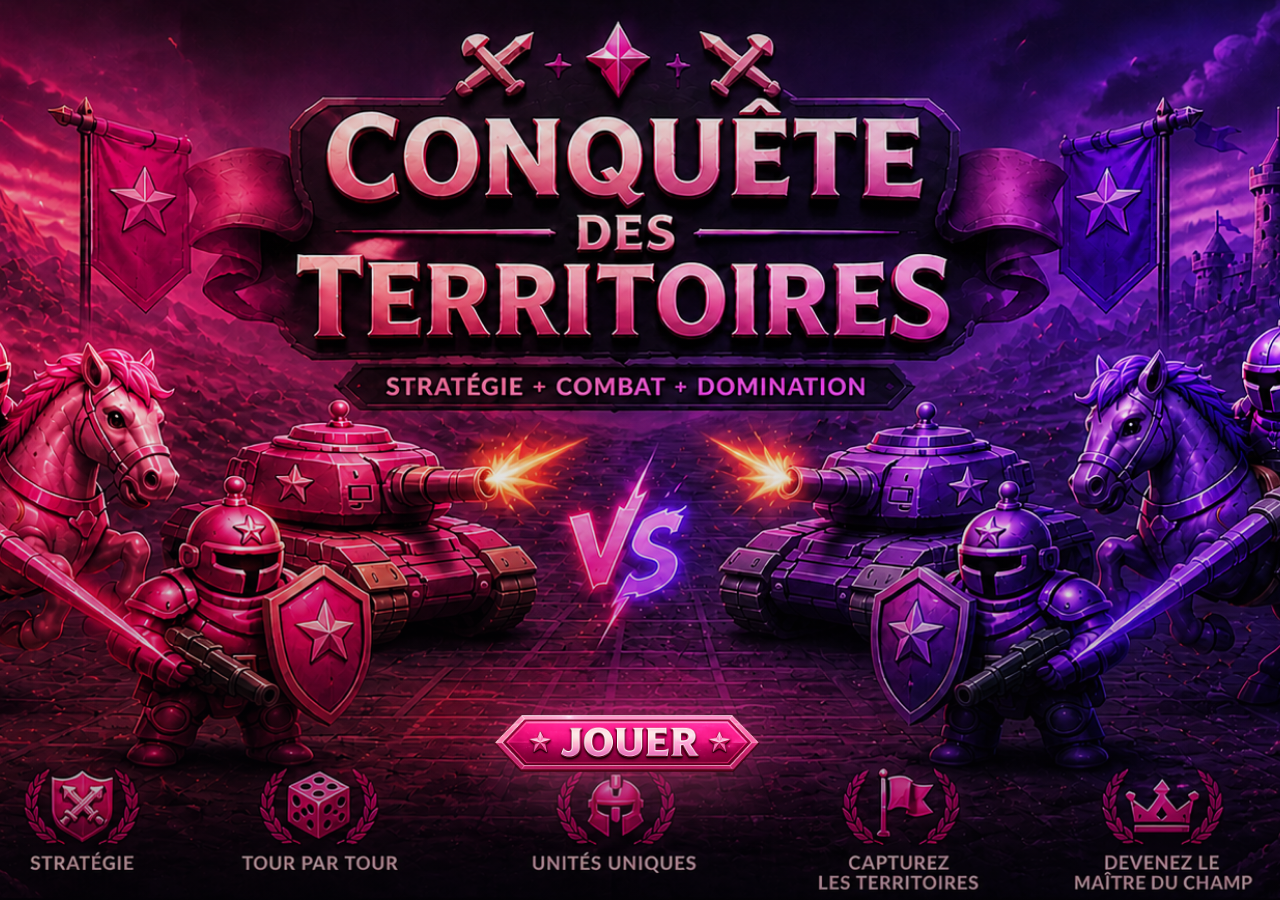
==== commit 2808e7b8: "save work before switching to maram branch" ====
--- a/index.html
+++ b/index.html
@@ -1,45 +1,2105 @@
 <!DOCTYPE html>
 <html lang="fr">
 <head>
-  <meta charset="UTF-8">
-  <title>Conquête des Territoires</title>
-  <link rel="stylesheet" href="style.css">
+<meta charset="UTF-8">
+<meta name="viewport" content="width=device-width, initial-scale=1.0">
+<title>⚔ Conquête des Territoires v2</title>
+<link href="https://fonts.googleapis.com/css2?family=Cinzel:wght@400;600;700&family=Rajdhani:wght@400;500;600;700&display=swap" rel="stylesheet">
+<style>
+:root {
+  --rose:#e8588a;--rose-deep:#c23b6a;--rose-glow:rgba(232,88,138,0.35);
+  --violet:#9b5de5;--violet-deep:#6d28d9;--violet-glow:rgba(155,93,229,0.35);
+  --gold:#f4a261;--red-trap:#e05050;--green:#4ade80;
+  --bg:#08050f;--bg2:#0f0818;--bg3:#160b20;
+  --border:rgba(232,88,138,0.2);
+  --text:#f0e8f5;--muted:#8a7090;--dim:#3a2848;
+  --cell:62px;
+  --timer-color:#e8588a;
+}
+*{box-sizing:border-box;margin:0;padding:0}
+html,body{height:100%;font-family:'Rajdhani',sans-serif;background:var(--bg);color:var(--text);overflow-x:hidden}
+.screen{display:none;min-height:100vh;flex-direction:column}
+.screen.active{display:flex}
+.bg-glow{position:fixed;inset:0;pointer-events:none;z-index:0;
+  background:radial-gradient(ellipse 60% 50% at 15% 5%,rgba(232,88,138,0.12) 0%,transparent 60%),
+             radial-gradient(ellipse 50% 55% at 85% 95%,rgba(155,93,229,0.1) 0%,transparent 60%),
+             radial-gradient(ellipse 40% 40% at 50% 50%,rgba(155,93,229,0.04) 0%,transparent 70%)}
+
+/* ══════════════════ INTRO SCREEN ══════════════════ */
+#intro-screen{
+  align-items:center;justify-content:center;position:relative;
+  min-height:100vh;overflow:hidden;
+}
+#intro-screen .intro-bg{
+  position:absolute;inset:0;
+  background:url('firstpage.png') center center/cover no-repeat;
+  z-index:0;
+}
+#intro-screen .intro-overlay{
+  position:absolute;inset:0;
+  background:linear-gradient(180deg,rgba(8,5,15,0.15) 0%,rgba(8,5,15,0.05) 40%,rgba(8,5,15,0.35) 100%);
+  z-index:1;
+}
+#intro-screen .intro-content{
+  position:relative;z-index:2;
+  display:flex;flex-direction:column;align-items:center;justify-content:flex-end;
+  min-height:100vh;padding-bottom:5vh;
+  width:100%;
+  right:1%;
+}
+.jouer-btn{
+  background:none;border:none;cursor:pointer;
+  padding:0;margin:0;
+  transition:transform 0.18s, filter 0.18s;
+  display:block;
+}
+.jouer-btn img{
+  width:clamp(140px,100vw,320px);
+  height:auto;
+  display:block;
+  filter:drop-shadow(0 6px 32px rgba(232,88,138,0.55));
+}
+.jouer-btn:hover{
+  transform:scale(1.07) translateY(-4px);
+  filter:brightness(1.08);
+}
+.jouer-btn:hover img{
+  filter:drop-shadow(0 12px 48px rgba(232,88,138,0.85));
+}
+.jouer-btn:active{transform:scale(0.97)}
+
+/* ══════════════════ SETUP SCREEN ══════════════════ */
+#setup-screen{align-items:center;justify-content:center;padding:40px 20px;position:relative}
+.setup-box{width:100%;max-width:780px;position:relative;z-index:1}
+.setup-hero{text-align:center;margin-bottom:40px}
+.setup-hero .ornament{font-size:2rem;background:linear-gradient(135deg,#f4a261,#e8588a,#b060e8);-webkit-background-clip:text;-webkit-text-fill-color:transparent;background-clip:text;display:block;margin-bottom:14px}
+.setup-hero h1{font-family:'Cinzel',serif;font-size:clamp(1.8rem,4vw,2.8rem);font-weight:700;letter-spacing:0.1em;background:linear-gradient(135deg,#ffd0e8 0%,#e8588a 45%,#b060e8 100%);-webkit-background-clip:text;-webkit-text-fill-color:transparent;background-clip:text;line-height:1.15;margin-bottom:8px}
+.setup-hero p{font-size:0.82rem;color:var(--muted);letter-spacing:0.18em;text-transform:uppercase;font-weight:600}
+.setup-section{background:rgba(255,255,255,0.03);border:1px solid rgba(232,88,138,0.15);border-radius:18px;padding:22px 24px;margin-bottom:16px}
+.setup-section h3{font-family:'Cinzel',serif;font-size:0.7rem;letter-spacing:0.2em;color:var(--rose);text-transform:uppercase;margin-bottom:16px;padding-bottom:8px;border-bottom:1px solid rgba(232,88,138,0.15)}
+.option-grid{display:grid;grid-template-columns:repeat(auto-fit,minmax(140px,1fr));gap:10px}
+.opt-btn{padding:12px 10px;background:rgba(255,255,255,0.04);border:1.5px solid rgba(255,255,255,0.1);border-radius:12px;color:var(--text);cursor:pointer;text-align:center;transition:all 0.22s;position:relative;overflow:hidden}
+.opt-btn .opt-label{font-family:'Cinzel',serif;font-size:0.78rem;font-weight:700;letter-spacing:0.06em;display:block;margin-bottom:3px}
+.opt-btn .opt-sub{font-size:0.65rem;color:var(--muted);line-height:1.4}
+.opt-btn:hover{border-color:rgba(232,88,138,0.5);background:rgba(232,88,138,0.06)}
+.opt-btn.selected{border-color:var(--rose);background:rgba(232,88,138,0.12);box-shadow:0 0 18px rgba(232,88,138,0.2)}
+.opt-btn.selected .opt-label{color:var(--rose)}
+.opt-btn.sel-v{border-color:var(--violet);background:rgba(155,93,229,0.12)}
+.opt-btn.sel-v .opt-label{color:var(--violet)}
+.opt-btn.sel-g{border-color:var(--gold);background:rgba(244,162,97,0.1)}
+.opt-btn.sel-g .opt-label{color:var(--gold)}
+.players-row{display:grid;grid-template-columns:1fr 1fr;gap:14px;margin-bottom:14px}
+.player-input-box{background:rgba(255,255,255,0.04);border:1px solid rgba(232,88,138,0.2);border-radius:12px;padding:14px}
+.player-input-box.p2{border-color:rgba(155,93,229,0.2)}
+.pib-label{font-size:0.65rem;letter-spacing:0.15em;font-weight:700;text-transform:uppercase;margin-bottom:8px}
+.pib-label.p1{color:var(--rose)}.pib-label.p2{color:var(--violet)}
+.pib-input{width:100%;background:rgba(0,0,0,0.3);border:1px solid rgba(255,255,255,0.1);border-radius:8px;padding:9px 12px;color:var(--text);font-family:'Rajdhani',sans-serif;font-size:0.9rem;font-weight:600;outline:none;transition:border-color 0.2s}
+.pib-input:focus{border-color:rgba(232,88,138,0.5)}
+.pib-input::placeholder{color:rgba(138,112,144,0.7);font-weight:400}
+.start-row{display:flex;gap:12px;justify-content:center;margin-top:24px}
+.big-btn{display:flex;align-items:center;gap:14px;background:linear-gradient(135deg,#e8588a 0%,#c23b6a 100%);color:white;border:none;border-radius:50px;padding:18px 44px;font-family:'Cinzel',serif;font-size:1rem;font-weight:700;letter-spacing:0.1em;cursor:pointer;box-shadow:0 8px 36px rgba(232,88,138,0.42),inset 0 1px 0 rgba(255,255,255,0.18);transition:all 0.25s;position:relative;overflow:hidden}
+.big-btn::before{content:'';position:absolute;inset:0;background:linear-gradient(135deg,rgba(255,255,255,0.16) 0%,transparent 55%);pointer-events:none}
+.big-btn:hover{transform:translateY(-3px) scale(1.02);box-shadow:0 14px 50px rgba(232,88,138,0.6)}
+.rules-link{background:rgba(255,255,255,0.05);border:1px solid rgba(255,255,255,0.12);border-radius:50px;padding:18px 32px;color:var(--muted);font-family:'Cinzel',serif;font-size:0.82rem;font-weight:700;letter-spacing:0.08em;cursor:pointer;transition:all 0.2s}
+.rules-link:hover{background:rgba(255,255,255,0.08);color:var(--text)}
+
+/* ══════════════════ RULES SCREEN ══════════════════ */
+#rules-screen{background:var(--bg);align-items:center;padding-bottom:80px;position:relative}
+.rules-hero{width:100%;text-align:center;padding:56px 24px 40px;position:relative;z-index:1}
+.hero-ornament{font-size:2.2rem;display:block;margin-bottom:14px;background:linear-gradient(135deg,#f4a261,#e8588a,#b060e8);-webkit-background-clip:text;-webkit-text-fill-color:transparent;background-clip:text}
+.rules-hero h1{font-family:'Cinzel',serif;font-size:clamp(1.8rem,5vw,3rem);font-weight:700;letter-spacing:0.1em;background:linear-gradient(135deg,#ffd0e8 0%,#e8588a 45%,#b060e8 100%);-webkit-background-clip:text;-webkit-text-fill-color:transparent;background-clip:text;margin-bottom:12px;line-height:1.1}
+.rules-hero p{font-size:0.82rem;color:var(--muted);letter-spacing:0.2em;text-transform:uppercase;font-weight:600}
+.divider{display:flex;align-items:center;gap:16px;width:100%;max-width:900px;margin:0 auto 24px;padding:0 24px;position:relative;z-index:1}
+.divider-line{flex:1;height:1px;background:linear-gradient(90deg,transparent,rgba(232,88,138,0.4),transparent)}
+.divider-label{font-family:'Cinzel',serif;font-size:0.62rem;letter-spacing:0.25em;text-transform:uppercase;color:var(--rose);white-space:nowrap}
+.rules-content{width:100%;max-width:920px;padding:0 24px;display:flex;flex-direction:column;gap:24px;position:relative;z-index:1;margin:0 auto}
+.rules-grid{display:grid;grid-template-columns:repeat(auto-fit,minmax(250px,1fr));gap:12px}
+.rule-card{background:rgba(255,255,255,0.03);border:1px solid rgba(232,88,138,0.16);border-radius:14px;padding:20px 18px;display:flex;gap:14px;align-items:flex-start;transition:all 0.22s}
+.rule-card:hover{border-color:rgba(232,88,138,0.42);background:rgba(232,88,138,0.06);transform:translateY(-2px)}
+.rule-icon{width:44px;height:44px;border-radius:12px;background:linear-gradient(135deg,rgba(232,88,138,0.18),rgba(155,93,229,0.12));border:1px solid rgba(232,88,138,0.28);display:flex;align-items:center;justify-content:center;font-size:1.3rem;flex-shrink:0}
+.rule-title{font-size:0.88rem;font-weight:700;color:#f0d8e8;margin-bottom:4px;font-family:'Cinzel',serif;letter-spacing:0.04em}
+.rule-desc{font-size:0.74rem;color:var(--muted);line-height:1.65}
+.units-row{display:grid;grid-template-columns:repeat(auto-fit,minmax(200px,1fr));gap:14px}
+.unit-card{background:rgba(255,255,255,0.03);border:1px solid rgba(155,93,229,0.18);border-radius:16px;padding:22px 18px 18px;text-align:center;transition:all 0.22s;position:relative;overflow:hidden}
+.unit-card::before{content:'';position:absolute;inset:0;background:radial-gradient(ellipse 80% 60% at 50% 0%,rgba(155,93,229,0.07) 0%,transparent 70%);pointer-events:none}
+.unit-card:hover{border-color:rgba(155,93,229,0.48);transform:translateY(-3px);box-shadow:0 10px 36px rgba(155,93,229,0.16)}
+.unit-3d-wrap{width:90px;height:90px;margin:0 auto 12px;display:flex;align-items:center;justify-content:center}
+.unit-name{font-family:'Cinzel',serif;font-size:0.9rem;font-weight:700;color:#e8d0f8;margin-bottom:4px}
+.unit-lore{font-size:0.72rem;color:var(--muted);line-height:1.6;margin-bottom:9px}
+.unit-badges{display:flex;gap:6px;justify-content:center;flex-wrap:wrap}
+.ubadge{font-size:0.65rem;padding:3px 11px;border-radius:20px;font-weight:700;letter-spacing:0.03em}
+.ubadge.move{background:rgba(232,88,138,0.16);color:#e8588a;border:1px solid rgba(232,88,138,0.32)}
+.ubadge.pow{background:rgba(155,93,229,0.16);color:#c090f0;border:1px solid rgba(155,93,229,0.32)}
+.ubadge.pts{background:rgba(244,162,97,0.16);color:#f4a261;border:1px solid rgba(244,162,97,0.32)}
+.specials-row{display:grid;grid-template-columns:repeat(auto-fit,minmax(220px,1fr));gap:12px}
+.special-card{background:rgba(255,255,255,0.03);border-radius:12px;padding:16px;display:flex;align-items:center;gap:14px;border:1px solid rgba(255,255,255,0.07);transition:all 0.2s}
+.special-card:hover{background:rgba(255,255,255,0.05);transform:translateY(-1px)}
+.spc-icon{width:42px;height:42px;border-radius:11px;display:flex;align-items:center;justify-content:center;font-size:1.25rem;flex-shrink:0}
+.spc-name{font-size:0.85rem;color:#f0d8e8;font-weight:700;margin-bottom:2px;font-family:'Cinzel',serif;letter-spacing:0.04em}
+.spc-desc{font-size:0.72rem;color:var(--muted);line-height:1.5}
+.rules-cta{display:flex;justify-content:center;padding-top:8px}
+
+/* ══════════════════ PLACEMENT SCREEN ══════════════════ */
+#place-screen{background:var(--bg);position:relative}
+.place-header{display:flex;align-items:center;justify-content:space-between;padding:12px 20px;border-bottom:1px solid var(--border);background:rgba(8,5,15,0.9);backdrop-filter:blur(10px);position:sticky;top:0;z-index:50}
+.place-title{font-family:'Cinzel',serif;font-size:0.95rem;font-weight:700;letter-spacing:0.1em;background:linear-gradient(135deg,#ffd0e8,#e8588a);-webkit-background-clip:text;-webkit-text-fill-color:transparent;background-clip:text}
+.place-info{background:rgba(255,255,255,0.04);border:1px solid rgba(232,88,138,0.2);border-radius:12px;padding:14px 18px;margin:14px auto;max-width:920px;width:calc(100% - 32px);display:flex;align-items:center;justify-content:space-between;gap:16px;position:relative;z-index:1}
+.pi-player{font-family:'Cinzel',serif;font-size:1rem;font-weight:700}
+.pi-player.p1{color:var(--rose)}.pi-player.p2{color:var(--violet)}
+.pi-sub{font-size:0.7rem;color:var(--muted);margin-top:2px}
+.pi-units-left{text-align:right}
+.pi-count{font-family:'Cinzel',serif;font-size:2rem;font-weight:700;color:var(--gold);line-height:1}
+.pi-units-sub{font-size:0.65rem;color:var(--muted)}
+.unit-picker{display:flex;gap:10px;padding:0 16px;max-width:920px;margin:0 auto;width:100%;justify-content:center;position:relative;z-index:1;flex-wrap:wrap}
+.upick-btn{background:rgba(255,255,255,0.04);border:1.5px solid rgba(255,255,255,0.1);border-radius:12px;padding:12px 18px;cursor:pointer;display:flex;align-items:center;gap:10px;transition:all 0.2s;color:var(--text)}
+.upick-btn:hover{border-color:rgba(232,88,138,0.5);background:rgba(232,88,138,0.07)}
+.upick-btn.selected{border-color:var(--rose);background:rgba(232,88,138,0.12);box-shadow:0 0 16px rgba(232,88,138,0.18)}
+.upick-btn:disabled{opacity:0.3;cursor:not-allowed}
+.upick-icon{width:42px;height:42px;flex-shrink:0}
+.upick-info{}
+.upick-name{font-family:'Cinzel',serif;font-size:0.82rem;font-weight:700;color:#f0d8e8}
+.upick-count{font-size:0.68rem;color:var(--muted)}
+.place-main{display:flex;gap:16px;padding:14px 16px;justify-content:center;align-items:flex-start;flex-wrap:wrap;position:relative;z-index:1}
+.place-log{background:rgba(0,0,0,0.35);border:1px solid rgba(232,88,138,0.12);border-radius:10px;padding:9px 11px;height:180px;overflow-y:auto;font-size:0.65rem;color:var(--muted);scrollbar-width:thin;scrollbar-color:rgba(232,88,138,0.3) transparent;width:190px}
+
+/* ══════════════════ GAME SCREEN ══════════════════ */
+#game-screen{background:var(--bg);position:relative}
+.game-header{display:flex;align-items:center;justify-content:space-between;padding:12px 20px;border-bottom:1px solid var(--border);background:rgba(8,5,15,0.9);backdrop-filter:blur(10px);position:sticky;top:0;z-index:50}
+.gh-title{font-family:'Cinzel',serif;font-size:1rem;font-weight:700;letter-spacing:0.1em;background:linear-gradient(135deg,#ffd0e8,#e8588a);-webkit-background-clip:text;-webkit-text-fill-color:transparent;background-clip:text}
+.gh-back{background:rgba(255,255,255,0.05);border:1px solid rgba(232,88,138,0.28);border-radius:22px;padding:6px 16px;font-size:0.72rem;font-weight:700;color:var(--rose);cursor:pointer;display:flex;align-items:center;gap:6px;transition:all 0.2s;letter-spacing:0.04em}
+.gh-back:hover{background:rgba(232,88,138,0.14);border-color:rgba(232,88,138,0.58)}
+
+/* TIMER */
+.timer-wrap{display:flex;flex-direction:column;align-items:center;gap:4px;position:relative}
+.timer-ring{position:relative;width:48px;height:48px}
+.timer-ring svg{transform:rotate(-90deg)}
+.timer-ring .ring-bg{fill:none;stroke:rgba(255,255,255,0.08);stroke-width:3}
+.timer-ring .ring-fill{fill:none;stroke:var(--timer-color);stroke-width:3;stroke-linecap:round;transition:stroke-dashoffset 1s linear,stroke 0.5s}
+.timer-num{position:absolute;inset:0;display:flex;align-items:center;justify-content:center;font-family:'Cinzel',serif;font-size:0.85rem;font-weight:700;color:var(--timer-color);transition:color 0.5s}
+.timer-num.urgent{color:#ff4040;animation:pulse 0.5s ease-in-out infinite alternate}
+@keyframes pulse{to{opacity:0.5}}
+.timer-label{font-size:0.55rem;color:var(--dim);letter-spacing:0.08em;text-transform:uppercase}
+.timer-disabled .timer-num{color:var(--dim)}
+.timer-disabled .ring-fill{stroke:var(--dim)}
+
+/* SCORE PANEL */
+.score-panel{padding:8px 14px;display:flex;flex-direction:column;gap:7px;position:relative;z-index:1;max-width:1400px;margin:0 auto;width:100%}
+.dom-bar-wrap{background:rgba(255,255,255,0.04);border:1px solid var(--border);border-radius:11px;padding:9px 14px}
+.dom-labels{display:flex;justify-content:space-between;font-size:0.66rem;font-weight:700;margin-bottom:5px;letter-spacing:0.04em}
+.dom-labels .dl{color:var(--rose)}.dom-labels .dr{color:var(--violet)}
+.dom-track{height:9px;background:rgba(255,255,255,0.06);border-radius:5px;overflow:hidden;display:flex}
+.dom-fill-p1{background:linear-gradient(90deg,#c23b6a,#e8588a);height:100%;border-radius:5px 0 0 5px;transition:width 0.5s ease;min-width:2px}
+.dom-fill-p2{background:linear-gradient(90deg,#9b5de5,#7030c0);height:100%;border-radius:0 5px 5px 0;transition:width 0.5s ease;min-width:2px}
+.dom-foot{display:flex;justify-content:space-between;margin-top:3px;font-size:0.58rem;color:var(--dim)}
+.score-cards-row{display:grid;grid-template-columns:1fr auto 1fr;gap:8px;align-items:stretch}
+.pcard{background:rgba(255,255,255,0.03);border-radius:11px;padding:10px 12px;display:flex;flex-direction:column;gap:7px;border:1px solid rgba(232,88,138,0.18);transition:all 0.3s}
+.pcard.p2{border-color:rgba(155,93,229,0.18)}
+.pcard.active{border-color:rgba(232,88,138,0.48);background:rgba(232,88,138,0.06);box-shadow:0 0 18px rgba(232,88,138,0.09)}
+.pcard.p2.active{border-color:rgba(155,93,229,0.48);background:rgba(155,93,229,0.06);box-shadow:0 0 18px rgba(155,93,229,0.09)}
+.pc-top{display:flex;align-items:center;gap:9px}
+.pc-avatar{width:32px;height:32px;border-radius:50%;display:flex;align-items:center;justify-content:center;font-family:'Cinzel',serif;font-size:0.85rem;font-weight:700;flex-shrink:0;border:2px solid}
+.pc-avatar.p1{background:rgba(232,88,138,0.16);border-color:var(--rose);color:var(--rose)}
+.pc-avatar.p2{background:rgba(155,93,229,0.16);border-color:var(--violet);color:var(--violet)}
+.pc-name{font-size:0.78rem;font-weight:700;color:#f0d8e8;font-family:'Cinzel',serif;letter-spacing:0.04em}
+.pc-turn-badge{font-size:0.54rem;padding:2px 7px;border-radius:9px;font-weight:700;letter-spacing:0.06em;display:inline-block;margin-top:1px}
+.pc-turn-badge.p1{background:rgba(232,88,138,0.16);color:var(--rose);border:1px solid rgba(232,88,138,0.38)}
+.pc-turn-badge.p2{background:rgba(155,93,229,0.16);color:var(--violet);border:1px solid rgba(155,93,229,0.38)}
+.pc-turn-badge.wait{background:transparent;color:var(--dim);border:1px solid rgba(255,255,255,0.05)}
+.pc-numbers{display:flex;gap:6px;align-items:stretch}
+.pc-num-box{flex:1;text-align:center;padding:5px 3px;background:rgba(0,0,0,0.2);border-radius:7px;border:1px solid rgba(255,255,255,0.05)}
+.pc-num-big{font-family:'Cinzel',serif;font-size:1.5rem;font-weight:700;line-height:1}
+.pcard.p1 .pc-num-big{color:var(--rose)}.pcard.p2 .pc-num-big{color:var(--violet)}
+.pc-num-big.gold{color:var(--gold)!important}
+.pc-num-sub{font-size:0.52rem;color:var(--dim);letter-spacing:0.05em;text-transform:uppercase;margin-top:1px}
+.pc-stats{display:flex;flex-direction:column;gap:4px}
+.pc-stat-row{display:flex;align-items:center;justify-content:space-between;font-size:0.64rem}
+.pc-stat-lbl{color:var(--muted)}.pc-stat-val{font-weight:700}
+.pcard.p1 .pc-stat-val{color:#e8a0b8}.pcard.p2 .pc-stat-val{color:#b090d8}
+.pc-mini-bar{height:3px;border-radius:3px;background:rgba(255,255,255,0.06);overflow:hidden;margin-top:1px}
+.pc-mini-fill{height:100%;border-radius:3px;transition:width 0.5s}
+.pcard.p1 .pc-mini-fill{background:linear-gradient(90deg,var(--rose),#f9c5d8)}
+.pcard.p2 .pc-mini-fill{background:linear-gradient(90deg,var(--violet),#d4b3f7)}
+.unit-pips{display:flex;gap:3px;flex-wrap:wrap;margin-top:2px}
+.upip{min-width:26px;height:26px;border-radius:5px;display:flex;flex-direction:column;align-items:center;justify-content:center;font-size:0.5rem;font-weight:700;transition:opacity 0.3s;padding:1px 3px;position:relative}
+.upip .utype{font-size:0.58rem;font-weight:700;line-height:1}
+.upip .uforce{font-size:0.46rem;color:rgba(255,255,255,0.52);line-height:1;margin-top:1px}
+.upip.p1{background:rgba(232,88,138,0.16);border:1px solid rgba(232,88,138,0.38)}
+.upip.p2{background:rgba(155,93,229,0.16);border:1px solid rgba(155,93,229,0.38)}
+.upip.p1 .utype{color:#e8588a}.upip.p2 .utype{color:#9b5de5}
+.upip.tank.p1{background:rgba(232,88,138,0.26);border-color:rgba(232,88,138,0.58)}
+.upip.tank.p1 .utype{color:#ff6090}
+.upip.tank.p2{background:rgba(155,93,229,0.26);border-color:rgba(155,93,229,0.58)}
+.upip.tank.p2 .utype{color:#b070f0}
+.upip.dead{opacity:0.12;filter:grayscale(1)}
+.score-vs-mid{display:flex;flex-direction:column;align-items:center;justify-content:center;gap:5px;padding:4px 2px}
+.vs-line{width:1px;flex:1;background:linear-gradient(180deg,transparent,rgba(232,88,138,0.18),transparent)}
+.vs-lbl{font-size:0.6rem;color:var(--dim);font-weight:700;letter-spacing:0.1em}
+.win-race{background:rgba(255,255,255,0.03);border:1px solid var(--border);border-radius:11px;padding:9px 14px}
+.wr-title{font-size:0.6rem;color:var(--rose);letter-spacing:0.12em;text-transform:uppercase;font-weight:700;text-align:center;margin-bottom:7px}
+.wr-row{display:flex;align-items:center;gap:7px;margin-bottom:4px}.wr-row:last-child{margin-bottom:0}
+.wr-name{font-size:0.63rem;font-weight:700;width:42px;flex-shrink:0}
+.wr-row.p1c .wr-name{color:var(--rose)}.wr-row.p2c .wr-name{color:var(--violet)}
+.wr-track{flex:1;height:12px;background:rgba(255,255,255,0.05);border-radius:6px;overflow:hidden}
+.wr-fill{height:100%;border-radius:6px;transition:width 0.5s ease;display:flex;align-items:center;justify-content:flex-end;padding-right:4px;min-width:18px}
+.wr-fill.p1f{background:linear-gradient(90deg,#c23b6a,#e8588a)}.wr-fill.p2f{background:linear-gradient(90deg,#7030c0,#9b5de5)}
+.wr-fill-n{font-size:0.54rem;font-weight:700;color:rgba(255,255,255,0.9)}
+.wr-goal{font-size:0.6rem;color:var(--dim);width:28px;text-align:right;flex-shrink:0}
+
+.left-panel .pcard{width:100%}
+.game-main{display:flex;gap:14px;padding:12px 14px;justify-content:center;align-items:flex-start;flex-wrap:wrap;position:relative;z-index:1}
+.panel{background:rgba(255,255,255,0.03);border:1px solid var(--border);border-radius:14px;padding:12px 14px}
+.panel-title{font-family:'Cinzel',serif;font-size:0.62rem;letter-spacing:0.18em;color:var(--rose);text-transform:uppercase;margin-bottom:9px;padding-bottom:6px;border-bottom:1px solid rgba(232,88,138,0.18)}
+.left-panel{display:flex;flex-direction:column;gap:10px;width:210px;flex-shrink:0}
+.right-panel{display:flex;flex-direction:column;gap:10px;width:210px;flex-shrink:0}
+.turn-badge{display:inline-block;font-weight:700;font-size:0.68rem;padding:5px 14px;border-radius:18px;margin-bottom:8px;letter-spacing:0.05em}
+.turn-badge.p1{background:rgba(232,88,138,0.14);border:1px solid var(--rose);color:var(--rose)}
+.turn-badge.p2{background:rgba(155,93,229,0.14);border:1px solid var(--violet);color:var(--violet)}
+.move-display{font-family:'Cinzel',serif;font-size:2.4rem;font-weight:700;color:var(--rose);line-height:1}
+.move-sub{font-size:0.62rem;color:var(--muted);margin-top:2px}
+.dice-area{display:flex;flex-direction:column;align-items:center;gap:8px;margin-top:10px}
+#dice-svg{cursor:pointer;filter:drop-shadow(0 4px 12px rgba(232,88,138,0.32));transition:transform 0.14s}
+#dice-svg:hover{transform:scale(1.1) rotate(5deg)}
+#dice-svg:active{transform:scale(0.92)}
+.dice-hint{font-size:0.6rem;color:var(--dim)}
+.btn{width:100%;padding:9px;border:none;border-radius:10px;font-size:0.75rem;font-weight:700;letter-spacing:0.05em;cursor:pointer;transition:all 0.2s}
+.btn:disabled{opacity:0.26;cursor:not-allowed}
+.btn-end{background:linear-gradient(135deg,var(--rose),var(--rose-deep));color:white;box-shadow:0 4px 16px rgba(232,88,138,0.35),inset 0 1px 0 rgba(255,255,255,0.16);margin-top:8px}
+.btn-end:not(:disabled):hover{filter:brightness(1.1);transform:translateY(-1px)}
+.btn-defend{background:rgba(155,93,229,0.18);border:1.5px solid rgba(155,93,229,0.45);color:#d4b3f7;border-radius:10px;padding:9px;width:100%;font-size:0.75rem;font-weight:700;letter-spacing:0.05em;cursor:pointer;transition:all 0.2s;margin-top:6px;font-family:'Rajdhani',sans-serif}
+.btn-defend:not(:disabled):hover{background:rgba(155,93,229,0.32);border-color:#9b5de5;transform:translateY(-1px)}
+.btn-defend:disabled{opacity:0.26;cursor:not-allowed}
+.btn-defend.defending-active{background:rgba(155,93,229,0.45);border-color:#9b5de5;color:white;box-shadow:0 0 16px rgba(155,93,229,0.5),inset 0 1px 0 rgba(255,255,255,0.14)}
+.cell.defending-cell{border-color:rgba(155,93,229,0.85)!important;box-shadow:0 0 14px rgba(155,93,229,0.45),inset 0 0 8px rgba(155,93,229,0.12)!important;background:rgba(155,93,229,0.15)!important}
+.move-warn{font-size:0.6rem;color:var(--violet);margin-top:4px;min-height:1em;text-align:center;font-weight:600}
+.board-wrap{display:flex;flex-direction:column;align-items:center}
+.coord-row{display:flex;align-items:center;padding-left:20px;gap:2px}
+.coord-lbl{width:var(--cell);text-align:center;font-size:0.56rem;color:var(--dim);font-weight:600;letter-spacing:0.04em}
+.row-nums{display:flex;flex-direction:column;gap:2px;padding-top:4px}
+.row-num{height:var(--cell);display:flex;align-items:center;justify-content:flex-end;font-size:0.56rem;color:var(--dim);font-weight:600;width:16px}
+#board{display:grid;gap:2px;background:rgba(232,88,138,0.1);padding:3px;border-radius:14px;border:1.5px solid rgba(232,88,138,0.28);box-shadow:0 0 0 3px rgba(0,0,0,0.5),0 10px 46px rgba(0,0,0,0.6),inset 0 0 20px rgba(232,88,138,0.04)}
+.cell{width:var(--cell);height:var(--cell);background:rgba(14,8,22,0.92);border:1px solid rgba(70,35,75,0.32);border-radius:4px;display:flex;align-items:center;justify-content:center;cursor:pointer;transition:all 0.14s;position:relative;overflow:hidden}
+.cell:hover{border-color:rgba(232,88,138,0.65);box-shadow:0 0 12px rgba(232,88,138,0.22);transform:scale(1.05);z-index:3}
+.cell.territory-p1{background:rgba(232,88,138,0.1);border-color:rgba(232,88,138,0.38)}
+.cell.territory-p2{background:rgba(155,93,229,0.1);border-color:rgba(155,93,229,0.38)}
+.cell.territory-p1.has-unit{background:rgba(232,88,138,0.2);border-color:var(--rose);border-width:1.5px}
+.cell.territory-p2.has-unit{background:rgba(155,93,229,0.2);border-color:var(--violet);border-width:1.5px}
+.cell.bonus{border-color:rgba(244,162,97,0.52);background:rgba(244,162,97,0.08)}
+.cell.bonus::after{content:'✦';position:absolute;bottom:1px;right:2px;font-size:7px;color:var(--gold);opacity:0.9}
+.cell.trap{border-color:rgba(220,60,60,0.48);background:rgba(220,60,60,0.07)}
+.cell.trap::after{content:'✗';position:absolute;bottom:1px;right:2px;font-size:7px;color:var(--red-trap);opacity:0.9}
+.cell.start-zone-p1{background:rgba(232,88,138,0.06);border-color:rgba(232,88,138,0.28)}
+.cell.start-zone-p2{background:rgba(155,93,229,0.06);border-color:rgba(155,93,229,0.28)}
+.cell.territory-p1::before{content:'';position:absolute;bottom:0;left:0;width:0;height:0;border-style:solid;border-width:0 0 7px 7px;border-color:transparent transparent rgba(232,88,138,0.65) transparent}
+.cell.territory-p2::before{content:'';position:absolute;bottom:0;left:0;width:0;height:0;border-style:solid;border-width:0 0 7px 7px;border-color:transparent transparent rgba(155,93,229,0.65) transparent}
+.cell.cell-fog{
+  background: rgba(120,60,180,0.07)!important;
+  border-color: rgba(155,93,229,0.2)!important;
+  animation: fog-pulse 3s ease-in-out infinite;
+}
+.cell.cell-fog::after{
+  content:'?';
+  position:absolute;
+  bottom:3px;right:4px;
+  font-size:9px;
+  font-weight:700;
+  color:rgba(155,93,229,0.35);
+  font-family:'Cinzel',serif;
+}
+@keyframes fog-pulse{
+  0%,100%{box-shadow:inset 0 0 6px rgba(155,93,229,0.06);}
+  50%{box-shadow:inset 0 0 12px rgba(155,93,229,0.14);}
+}
+.cell.selected{border:2px solid var(--rose)!important;box-shadow:0 0 20px rgba(232,88,138,0.6),inset 0 0 10px rgba(232,88,138,0.1)!important;z-index:5;transform:scale(1.07)}
+.cell.reachable{border:1.5px dashed rgba(232,88,138,0.52)!important;background:rgba(232,88,138,0.08)!important}
+.cell.place-valid{border:1.5px dashed rgba(78,222,128,0.55)!important;background:rgba(78,222,128,0.07)!important}
+.piece-wrap{width:calc(var(--cell) - 10px);height:calc(var(--cell) - 10px);pointer-events:none}
+
+/* LOG */
+#log{background:rgba(0,0,0,0.3);border:1px solid rgba(232,88,138,0.1);border-radius:9px;padding:8px 10px;height:200px;overflow-y:auto;font-size:0.63rem;color:var(--muted);scrollbar-width:thin;scrollbar-color:rgba(232,88,138,0.28) transparent}
+.log-entry{margin-bottom:4px;padding-bottom:4px;border-bottom:1px solid rgba(255,255,255,0.04);line-height:1.5}
+.log-entry.combat{color:#c090f0}.log-entry.combat-detail{color:rgba(192,144,240,0.68);font-size:0.58rem;padding-left:7px;border-left:2px solid rgba(155,93,229,0.28);margin-top:-2px;border-bottom:none}
+.log-entry.capture{color:var(--rose)}.log-entry.kill{color:#f4a261;font-weight:700}
+.log-entry.warn{color:#e05050}.log-entry.info{color:var(--dim)}.log-entry.turn{color:var(--rose);font-weight:700}
+.log-entry.timer-out{color:#ff4040;font-weight:700}
+
+/* MODAL */
+#modal-backdrop{display:none;position:fixed;inset:0;background:rgba(6,3,12,0.9);backdrop-filter:blur(14px);z-index:200;align-items:center;justify-content:center}
+#modal-backdrop.show{display:flex}
+.modal{background:linear-gradient(160deg,#1a0c20,#110816);border:1px solid rgba(232,88,138,0.32);border-radius:22px;padding:36px 40px;text-align:center;max-width:440px;width:94%;box-shadow:0 0 0 1px rgba(255,255,255,0.04),0 24px 70px rgba(0,0,0,0.7),0 0 50px rgba(232,88,138,0.12)}
+.modal h2{font-family:'Cinzel',serif;font-size:1.35rem;font-weight:700;color:#f0c0d8;margin-bottom:10px;letter-spacing:0.08em}
+.modal p{color:var(--muted);font-size:0.83rem;margin-bottom:16px;line-height:1.65}
+.player-roll{display:flex;justify-content:space-around;margin:14px 0}
+.prn{font-weight:700;font-size:0.78rem;margin-bottom:5px;font-family:'Cinzel',serif}
+.prn.p1{color:var(--rose)}.prn.p2{color:var(--violet)}
+.prv{font-family:'Cinzel',serif;font-size:2.8rem;color:#f0c0d8;font-weight:700}
+.dice-roll-btn{padding:12px;font-size:0.8rem;font-weight:700;background:rgba(232,88,138,0.09);color:var(--rose);border:1px solid rgba(232,88,138,0.28);border-radius:10px;cursor:pointer;width:100%;margin-bottom:8px;transition:all 0.2s;letter-spacing:0.04em;font-family:'Rajdhani',sans-serif}
+.dice-roll-btn:hover:not(:disabled){background:rgba(232,88,138,0.2);border-color:var(--rose)}
+.dice-roll-btn:disabled{opacity:0.28;cursor:not-allowed}
+.btn-modal{padding:14px 26px;font-weight:700;font-size:0.86rem;letter-spacing:0.06em;background:linear-gradient(135deg,var(--rose),var(--rose-deep));color:white;border:none;border-radius:11px;cursor:pointer;transition:all 0.2s;width:100%;margin-top:5px;box-shadow:0 6px 24px rgba(232,88,138,0.4),inset 0 1px 0 rgba(255,255,255,0.16);font-family:'Rajdhani',sans-serif}
+.btn-modal:hover{filter:brightness(1.1);transform:translateY(-1px)}
+.win-crown{font-size:3rem;margin-bottom:8px}
+.win-name{font-family:'Cinzel',serif;font-size:1.8rem;color:#f0c0d8;margin-bottom:10px}
+
+/* difficulty badge */
+.diff-badge{display:inline-block;font-size:0.62rem;padding:3px 10px;border-radius:10px;font-weight:700;margin-left:8px}
+.diff-badge.easy{background:rgba(78,222,128,0.16);color:#4ade80;border:1px solid rgba(78,222,128,0.32)}
+.diff-badge.medium{background:rgba(244,162,97,0.16);color:#f4a261;border:1px solid rgba(244,162,97,0.32)}
+.diff-badge.hard{background:rgba(220,60,60,0.16);color:#e05050;border:1px solid rgba(220,60,60,0.32)}
+
+@media(max-width:1100px){:root{--cell:48px}.left-panel,.right-panel{width:100%;flex-direction:row;flex-wrap:wrap}.panel{flex:1;min-width:130px}.game-main{flex-direction:column;align-items:center}}
+@media(max-width:700px){:root{--cell:36px}}
+@media(max-width:480px){:root{--cell:28px}}
+</style>
 </head>
-
 <body>
 <div class="bg-glow"></div>
 
-<!-- Screens are injected here by the loader -->
-<div id="app"></div>
+<!-- ══════════════════ INTRO SCREEN ══════════════════ -->
+<div id="intro-screen" class="screen active">
+  <div class="intro-bg"></div>
+  <div class="intro-overlay"></div>
+  <div class="intro-content">
+    <button class="jouer-btn" onclick="showIntroToRules()">
+      <img src="bouton.png" alt="JOUER">
+    </button>
+  </div>
+</div>
+
+<!-- ══════════════════ SETUP SCREEN ══════════════════ -->
+<div id="setup-screen" class="screen">
+  <div class="setup-box">
+    <div class="setup-hero">
+      <span class="ornament">⚔ ✦ ⚔</span>
+      <h1>Conquête des Territoires</h1>
+      <p>Configurez votre bataille</p>
+    </div>
+
+    <!-- Mode de jeu -->
+    <div class="setup-section">
+      <h3>🎮 Mode de jeu</h3>
+      <div class="option-grid" id="mode-opts">
+        <div class="opt-btn selected" data-val="pvp" onclick="selectMode(this,'pvp')">
+          <span class="opt-label">👥 2 Joueurs</span>
+          <span class="opt-sub">Multijoueur local<br>face à face</span>
+        </div>
+        <div class="opt-btn" data-val="ai" onclick="selectMode(this,'ai')">
+          <span class="opt-label">🤖 vs Ordinateur</span>
+          <span class="opt-sub">Jouez contre une IA<br>avec 3 niveaux</span>
+        </div>
+      </div>
+    </div>
+
+    <!-- Noms des joueurs -->
+    <div class="setup-section">
+      <h3>👤 Joueurs</h3>
+      <div class="players-row">
+        <div class="player-input-box">
+          <div class="pib-label p1">⚔ Joueur 1</div>
+          <input class="pib-input" id="p1-name" type="text" value="" maxlength="12" placeholder="Entrez votre nom">
+        </div>
+        <div class="player-input-box p2" id="p2-box">
+          <div class="pib-label p2">⚔ Joueur 2</div>
+          <input class="pib-input" id="p2-name" type="text" value="" maxlength="12" placeholder="Entrez votre nom">
+        </div>
+      </div>
+    </div>
+
+    <!-- Niveau IA (masqué en mode PvP) -->
+    <div class="setup-section" id="ai-section" style="display:none">
+      <h3>🧠 Niveau de l'IA</h3>
+      <div class="option-grid" id="ai-opts">
+        <div class="opt-btn sel-g selected" data-val="ai-easy" onclick="selectOpt(this,'ai-opts','sel-g')">
+          <span class="opt-label">🟢 Facile</span>
+          <span class="opt-sub">Mouvements aléatoires<br>Idéal pour débuter</span>
+        </div>
+        <div class="opt-btn sel-v" data-val="ai-medium" onclick="selectOpt(this,'ai-opts','sel-v')">
+          <span class="opt-label">🟡 Moyen</span>
+          <span class="opt-sub">Stratégie heuristique<br>Capture & combat</span>
+        </div>
+        <div class="opt-btn selected" data-val="ai-hard" onclick="selectOpt(this,'ai-opts','selected')">
+          <span class="opt-label">🔴 Expert</span>
+          <span class="opt-sub">IA avancée<br>Priorise la victoire</span>
+        </div>
+      </div>
+    </div>
+
+    <!-- Taille de la carte -->
+    <div class="setup-section">
+      <h3>🗺 Taille de la carte</h3>
+      <div class="option-grid" id="map-opts">
+        <div class="opt-btn selected" data-val="8" onclick="selectOpt(this,'map-opts','selected')">
+          <span class="opt-label">8 × 8</span>
+          <span class="opt-sub">Standard · 64 cases<br>Victoire : 33 cases</span>
+        </div>
+        <div class="opt-btn" data-val="10" onclick="selectOpt(this,'map-opts','selected')">
+          <span class="opt-label">10 × 10</span>
+          <span class="opt-sub">Grande · 100 cases<br>Victoire : 51 cases</span>
+        </div>
+        <div class="opt-btn" data-val="12" onclick="selectOpt(this,'map-opts','selected')">
+          <span class="opt-label">12 × 12</span>
+          <span class="opt-sub">Épique · 144 cases<br>Victoire : 73 cases</span>
+        </div>
+        <div class="opt-btn" data-val="15" onclick="selectOpt(this,'map-opts','selected')">
+          <span class="opt-label">15 × 15</span>
+          <span class="opt-sub">Titanesque · 225 cases<br>Victoire : 113 cases</span>
+        </div>
+      </div>
+    </div>
+
+    <!-- Niveau de difficulté (nb d'unités + zones spéciales) -->
+    <div class="setup-section">
+      <h3>⚡ Niveau de difficulté</h3>
+      <div class="option-grid" id="diff-opts">
+        <div class="opt-btn selected sel-g" data-val="easy" onclick="selectOpt(this,'diff-opts','sel-g')">
+          <span class="opt-label">Facile</span>
+          <span class="opt-sub">5 unités · 4 bonus<br>4 pièges</span>
+        </div>
+        <div class="opt-btn sel-v" data-val="medium" onclick="selectOpt(this,'diff-opts','sel-v')">
+          <span class="opt-label">Moyen</span>
+          <span class="opt-sub">7 unités · 6 bonus<br>6 pièges</span>
+        </div>
+        <div class="opt-btn" data-val="hard" onclick="selectOpt(this,'diff-opts','selected')">
+          <span class="opt-label">Difficile</span>
+          <span class="opt-sub">9 unités · 8 bonus<br>10 pièges</span>
+        </div>
+      </div>
+    </div>
+
+    <!-- Timer -->
+    <div class="setup-section">
+      <h3>⏱ Timer par tour</h3>
+      <div class="option-grid" id="timer-opts">
+        <div class="opt-btn selected" data-val="0" onclick="selectOpt(this,'timer-opts','selected')">
+          <span class="opt-label">Sans timer</span>
+          <span class="opt-sub">Prenez votre temps</span>
+        </div>
+        <div class="opt-btn" data-val="30" onclick="selectOpt(this,'timer-opts','selected')">
+          <span class="opt-label">30 secondes</span>
+          <span class="opt-sub">Rythme rapide</span>
+        </div>
+        <div class="opt-btn" data-val="60" onclick="selectOpt(this,'timer-opts','selected')">
+          <span class="opt-label">60 secondes</span>
+          <span class="opt-sub">Rythme normal</span>
+        </div>
+        <div class="opt-btn" data-val="120" onclick="selectOpt(this,'timer-opts','selected')">
+          <span class="opt-label">2 minutes</span>
+          <span class="opt-sub">Réflexion profonde</span>
+        </div>
+      </div>
+    </div>
+
+    <div class="start-row">
+      <button class="rules-link" onclick="showRules()">📖 Voir les règles</button>
+      <button class="big-btn" onclick="initGame()">⚔ Lancer la Bataille <span style="font-size:1.3rem">→</span></button>
+    </div>
+  </div>
+</div>
+
+<!-- ══════════════════ RULES SCREEN ══════════════════ -->
+<div id="rules-screen" class="screen">
+  <div class="rules-hero">
+    <span class="hero-ornament">⚔ ✦ ⚔</span>
+    <h1>Conquête des Territoires</h1>
+    <p>Règles du jeu</p>
+  </div>
+  <div class="rules-content">
+    <div>
+      <div class="divider"><div class="divider-line"></div><div class="divider-label">⚔ Comment jouer</div><div class="divider-line"></div></div>
+      <div class="rules-grid">
+        <div class="rule-card"><div class="rule-icon">🎲</div><div><div class="rule-title">Lancer le dé</div><div class="rule-desc">Chaque tour, cliquez le dé pour obtenir vos points de mouvement (1 à 6). Ils définissent le nombre de cases parcourues ce tour.</div></div></div>
+        <div class="rule-card"><div class="rule-icon">👆</div><div><div class="rule-title">Sélectionner & Déplacer</div><div class="rule-desc">Cliquez une unité pour la sélectionner — les cases accessibles s'illuminent en pointillés. Cliquez la destination pour vous déplacer.</div></div></div>
+        <div class="rule-card"><div class="rule-icon">📐</div><div><div class="rule-title">Mouvement en ligne droite</div><div class="rule-desc">Déplacements horizontaux ou verticaux uniquement. Aucune diagonale. Le Cavalier peut aller de 1 ou 2 cases dans une même direction.</div></div></div>
+        <div class="rule-card"><div class="rule-icon">⚔</div><div><div class="rule-title">Combat</div><div class="rule-desc">Déplacez-vous sur une unité ennemie. Chacun lance un dé + force de base (+ 1 si case Bonus). Le total le plus élevé gagne. Égalité = départage par score.</div></div></div>
+        <div class="rule-card"><div class="rule-icon">🏆</div><div><div class="rule-title">Condition de victoire</div><div class="rule-desc">Contrôler plus de 50 % des cases ou éliminer toutes les unités adverses. Les kills rapportent des points bonus !</div></div></div>
+        <div class="rule-card"><div class="rule-icon">🧩</div><div><div class="rule-title">Placement des unités</div><div class="rule-desc">Avant la bataille, chaque joueur place ses unités à tour de rôle dans sa zone de départ (coins colorés). Choisissez stratégiquement !</div></div></div>
+        <div class="rule-card"><div class="rule-icon">⏱</div><div><div class="rule-title">Timer par tour</div><div class="rule-desc">Si un timer est activé, le tour se termine automatiquement à 0. L'unité sélectionnée reste sur place. Jouez vite !</div></div></div>
+        <div class="rule-card"><div class="rule-icon">💀</div><div><div class="rule-title">Points de kill</div><div class="rule-desc">Tank = <strong style="color:var(--gold)">5 pts</strong>, Cavalier = <strong style="color:var(--rose)">3 pts</strong>, Soldat = <strong style="color:var(--muted)">2 pts</strong>. S'ajoutent à votre score total.</div></div></div>
+        <div class="rule-card"><div class="rule-icon">🛡</div><div><div class="rule-title">Défendre</div><div class="rule-desc">Sélectionnez une unité puis cliquez <strong style="color:#d4b3f7">🛡 Défendre</strong>. Elle gagne <strong style="color:#9b5de5">+2 en défense</strong> jusqu'au prochain tour ennemi, mais consomme tous vos points de mouvement.</div></div></div>
+      </div>
+    </div>
+    <div>
+      <div class="divider"><div class="divider-line"></div><div class="divider-label">🗡 Les unités</div><div class="divider-line"></div></div>
+      <div class="units-row">
+        <div class="unit-card"><div class="unit-3d-wrap" id="ru-s"></div><div class="unit-name">Soldat</div><div class="unit-lore">Fiable et polyvalent, parfait pour tenir les lignes et sécuriser le territoire conquis.</div><div class="unit-badges"><span class="ubadge move">1 case</span><span class="ubadge pow">Force 2</span><span class="ubadge pts">Kill = 2 pts</span></div></div>
+        <div class="unit-card"><div class="unit-3d-wrap" id="ru-c"></div><div class="unit-name">Cavalier</div><div class="unit-lore">Rapide et agile, il s'élance sur 1 ou 2 cases pour surprendre et déborder l'ennemi.</div><div class="unit-badges"><span class="ubadge move">1–2 cases</span><span class="ubadge pow">Force 1</span><span class="ubadge pts">Kill = 3 pts</span></div></div>
+        <div class="unit-card"><div class="unit-3d-wrap" id="ru-t"></div><div class="unit-name">Tank</div><div class="unit-lore">La puissance brute incarnée. Sa force au combat est imbattable, mais il avance lentement.</div><div class="unit-badges"><span class="ubadge move">1 case</span><span class="ubadge pow">Force 3</span><span class="ubadge pts">Kill = 5 pts</span></div></div>
+      </div>
+    </div>
+    <div>
+      <div class="divider"><div class="divider-line"></div><div class="divider-label">✦ Cases spéciales</div><div class="divider-line"></div></div>
+      <div class="specials-row">
+        <div class="special-card"><div class="spc-icon" style="background:rgba(244,162,97,0.12);border:1px solid rgba(244,162,97,0.3)">✦</div><div><div class="spc-name">Case Bonus</div><div class="spc-desc">Octroie +1 force au combat. <strong style="color:rgba(155,93,229,0.8)">Cachée</strong> jusqu'à ce qu'une unité s'en approche. Se déplace à chaque fin de tour !</div></div></div>
+        <div class="special-card"><div class="spc-icon" style="background:rgba(220,60,60,0.12);border:1px solid rgba(220,60,60,0.3)">✗</div><div><div class="spc-name">Piège</div><div class="spc-desc">Détruit toute unité qui entre dessus. <strong style="color:rgba(155,93,229,0.8)">Caché</strong> et repositionné aléatoirement à chaque tour. Danger invisible !</div></div></div>
+        <div class="special-card"><div class="spc-icon" style="background:rgba(155,93,229,0.1);border:1px solid rgba(155,93,229,0.28)">?</div><div><div class="spc-name">Case mystère</div><div class="spc-desc">Le <strong style="color:rgba(155,93,229,0.8)">?</strong> indique une case spéciale cachée à proximité. Approchez une unité pour la révéler !</div></div></div>
+      </div>
+    </div>
+    <div class="rules-cta" style="gap:14px;flex-wrap:wrap;">
+      <button class="rules-link" onclick="showIntro()" style="padding:18px 32px;font-size:0.82rem;">← Retour à l'accueil</button>
+      <button class="big-btn" onclick="showSetup()">⚙ Voir la configuration <span style="font-size:1.3rem">→</span></button>
+    </div>
+  </div>
+</div>
+
+<!-- ══════════════════ PLACEMENT SCREEN ══════════════════ -->
+<div id="place-screen" class="screen">
+  <div class="place-header">
+    <button class="gh-back" onclick="showSetup()">← Config</button>
+    <div class="place-title">Phase de Placement</div>
+    <div style="width:80px"></div>
+  </div>
+  <div class="place-info">
+    <div>
+      <div class="pi-player p1" id="place-player-name">Alice</div>
+      <div class="pi-sub" id="place-sub">Cliquez une case verte pour placer votre unité</div>
+    </div>
+    <div class="pi-units-left">
+      <div class="pi-count" id="place-count">5</div>
+      <div class="pi-units-sub">unités restantes</div>
+    </div>
+  </div>
+  <!-- Unit picker -->
+  <div class="unit-picker" id="unit-picker"></div>
+
+  <div class="place-main">
+    <div class="panel" style="width:190px">
+      <div class="panel-title">Journal</div>
+      <div id="place-log" class="place-log"></div>
+    </div>
+    <div class="board-wrap">
+      <div style="display:flex;gap:2px">
+        <div style="display:flex;flex-direction:column;gap:0;padding-top:24px"><div id="place-row-nums" class="row-nums"></div></div>
+        <div style="display:flex;flex-direction:column;gap:2px">
+          <div class="coord-row" id="place-col-coords"></div>
+          <div id="place-board"></div>
+        </div>
+      </div>
+    </div>
+    <div style="width:190px"></div>
+  </div>
+</div>
+
+<!-- ══════════════════ GAME SCREEN ══════════════════ -->
+<div id="game-screen" class="screen">
+  <div class="game-header">
+    <button class="gh-back" onclick="showSetup()">← Config</button>
+    <div class="gh-title">⚔ Conquête des Territoires</div>
+    <!-- TIMER -->
+    <div class="timer-wrap" id="timer-wrap">
+      <div class="timer-ring">
+        <svg width="48" height="48" viewBox="0 0 48 48">
+          <circle class="ring-bg" cx="24" cy="24" r="20"/>
+          <circle class="ring-fill" id="ring-fill" cx="24" cy="24" r="20" stroke-dasharray="125.66" stroke-dashoffset="0"/>
+        </svg>
+        <div class="timer-num" id="timer-num">—</div>
+      </div>
+      <div class="timer-label">sec</div>
+    </div>
+  </div>
+
+  <div style="padding:0 14px;position:relative;z-index:1">
+    <div class="score-panel">
+      <div class="dom-bar-wrap">
+        <div class="dom-labels">
+          <span class="dl" id="dom-lbl-p1">Alice — 0 cases · 0 pts kill</span>
+          <span class="dr" id="dom-lbl-p2">0 pts kill · 0 cases — Bob</span>
+        </div>
+        <div class="dom-track">
+          <div class="dom-fill-p1" id="dom-fill-p1" style="width:6%"></div>
+          <div class="dom-fill-p2" id="dom-fill-p2" style="width:6%"></div>
+        </div>
+        <div class="dom-foot">
+          <span id="dom-lead">Équilibre parfait</span>
+          <span id="dom-win-goal">33 cases pour gagner</span>
+        </div>
+      </div>
+      <div class="win-race">
+        <div class="wr-title" id="wr-title">course vers la victoire · 33 cases</div>
+        <div class="wr-row p1c">
+          <div class="wr-name" id="wr-name-p1">Alice</div>
+          <div class="wr-track"><div class="wr-fill p1f" id="wr-p1" style="width:2%"><span class="wr-fill-n" id="wr-n-p1">0</span></div></div>
+          <div class="wr-goal" id="wr-goal">/ 33</div>
+        </div>
+        <div class="wr-row p2c">
+          <div class="wr-name" id="wr-name-p2">Bob</div>
+          <div class="wr-track"><div class="wr-fill p2f" id="wr-p2" style="width:2%"><span class="wr-fill-n" id="wr-n-p2">0</span></div></div>
+          <div class="wr-goal" id="wr-goal2">/ 33</div>
+        </div>
+      </div>
+    </div>
+  </div>
+
+  <div class="game-main">
+    <!-- GAUCHE : cartes joueurs J1 + VS + J2 -->
+    <div class="left-panel">
+      <div class="pcard p1 active" id="pcard-p1">
+        <div class="pc-top">
+          <div class="pc-avatar p1" id="av-p1">A</div>
+          <div>
+            <div class="pc-name" id="pc-name-p1">Alice</div>
+            <span class="pc-turn-badge p1" id="badge-p1">▶ EN JEU</span>
+          </div>
+        </div>
+        <div class="pc-numbers">
+          <div class="pc-num-box"><div class="pc-num-big" id="score-terr-p1">0</div><div class="pc-num-sub">cases</div></div>
+          <div class="pc-num-box"><div class="pc-num-big gold" id="score-kill-p1">0</div><div class="pc-num-sub">kill pts</div></div>
+          <div class="pc-num-box"><div class="pc-num-big" id="score-total-p1">0</div><div class="pc-num-sub">total</div></div>
+        </div>
+        <div class="pc-stats p1">
+          <div class="pc-stat-row"><span class="pc-stat-lbl">Unités vivantes</span><span class="pc-stat-val" id="units-p1">5 / 5</span></div>
+          <div class="pc-mini-bar"><div class="pc-mini-fill" id="ubar-p1" style="width:100%"></div></div>
+          <div class="pc-stat-row"><span class="pc-stat-lbl">Bonus occupés</span><span class="pc-stat-val" id="bonus-p1">0</span></div>
+          <div class="pc-stat-row"><span class="pc-stat-lbl">Vers victoire</span><span class="pc-stat-val" id="prog-p1-pct">0%</span></div>
+          <div class="pc-mini-bar"><div class="pc-mini-fill" id="pbar-p1" style="width:0%"></div></div>
+          <div style="margin-top:2px;font-size:0.58rem;color:var(--dim)">Unités (force · pts kill) :</div>
+          <div class="unit-pips" id="pips-p1"></div>
+        </div>
+      </div>
+      <div class="score-vs-mid" style="flex-direction:row;justify-content:center;padding:4px 0">
+        <div class="vs-line" style="width:30%;height:1px;background:linear-gradient(90deg,transparent,rgba(232,88,138,0.18),transparent)"></div>
+        <div class="vs-lbl" style="padding:0 8px">VS</div>
+        <div class="vs-line" style="width:30%;height:1px;background:linear-gradient(90deg,transparent,rgba(232,88,138,0.18),transparent)"></div>
+      </div>
+      <div class="pcard p2" id="pcard-p2">
+        <div class="pc-top">
+          <div class="pc-avatar p2" id="av-p2">B</div>
+          <div>
+            <div class="pc-name" id="pc-name-p2">Bob</div>
+            <span class="pc-turn-badge wait" id="badge-p2">attend…</span>
+          </div>
+        </div>
+        <div class="pc-numbers">
+          <div class="pc-num-box"><div class="pc-num-big" id="score-terr-p2">0</div><div class="pc-num-sub">cases</div></div>
+          <div class="pc-num-box"><div class="pc-num-big gold" id="score-kill-p2">0</div><div class="pc-num-sub">kill pts</div></div>
+          <div class="pc-num-box"><div class="pc-num-big" id="score-total-p2">0</div><div class="pc-num-sub">total</div></div>
+        </div>
+        <div class="pc-stats p2">
+          <div class="pc-stat-row"><span class="pc-stat-lbl">Unités vivantes</span><span class="pc-stat-val" id="units-p2">5 / 5</span></div>
+          <div class="pc-mini-bar"><div class="pc-mini-fill" id="ubar-p2" style="width:100%"></div></div>
+          <div class="pc-stat-row"><span class="pc-stat-lbl">Bonus occupés</span><span class="pc-stat-val" id="bonus-p2">0</span></div>
+          <div class="pc-stat-row"><span class="pc-stat-lbl">Vers victoire</span><span class="pc-stat-val" id="prog-p2-pct">0%</span></div>
+          <div class="pc-mini-bar"><div class="pc-mini-fill" id="pbar-p2" style="width:0%"></div></div>
+          <div style="margin-top:2px;font-size:0.58rem;color:var(--dim)">Unités (force · pts kill) :</div>
+          <div class="unit-pips" id="pips-p2"></div>
+        </div>
+      </div>
+    </div>
+
+    <!-- CENTRE : map -->
+    <div class="board-wrap">
+      <div style="display:flex;gap:2px">
+        <div style="display:flex;flex-direction:column;gap:0;padding-top:24px"><div id="row-nums" class="row-nums"></div></div>
+        <div style="display:flex;flex-direction:column;gap:2px">
+          <div class="coord-row" id="col-coords"></div>
+          <div id="board"></div>
+        </div>
+      </div>
+    </div>
+
+    <!-- DROITE : dé + journal -->
+    <div class="right-panel">
+      <div class="panel">
+        <div class="panel-title">Tour actuel</div>
+        <div style="text-align:center">
+          <div class="turn-badge p1" id="turn-badge">Tour d'Alice</div>
+          <div class="move-display" id="move-pts">—</div>
+          <div class="move-sub">points de mouvement</div>
+          <div class="dice-area">
+            <svg id="dice-svg" width="54" height="54" viewBox="0 0 58 58" onclick="rollMoveDice()" role="button" aria-label="Lancer le dé">
+              <defs><linearGradient id="dg" x1="0%" y1="0%" x2="100%" y2="100%"><stop offset="0%" stop-color="rgba(232,88,138,0.26)"/><stop offset="100%" stop-color="rgba(155,93,229,0.16)"/></linearGradient></defs>
+              <rect x="2" y="2" width="54" height="54" rx="14" fill="url(#dg)" stroke="#e8588a" stroke-width="1.5"/>
+              <rect x="4" y="4" width="50" height="24" rx="10" fill="rgba(255,255,255,0.05)"/>
+              <g id="dice-pips" fill="#e8588a"></g>
+            </svg>
+            <div class="dice-hint">Cliquez pour lancer</div>
+          </div>
+          <button class="btn btn-defend" id="btn-defend" onclick="activateDefend()" disabled>🛡 Défendre</button>
+          <button class="btn btn-end" id="btn-end" onclick="endTurn()" disabled>Fin du tour →</button>
+          <div class="move-warn" id="move-warning"></div>
+        </div>
+      </div>
+      <div class="panel">
+        <div class="panel-title">Journal de jeu</div>
+        <div id="log"></div>
+      </div>
+    </div>
+  </div>
+</div>
+
+<!-- ══════════════════ MODAL ══════════════════ -->
+<div id="modal-backdrop">
+  <div class="modal" id="modal-content">
+    <h2>⚔ Conquête des Territoires</h2>
+    <p>Chaque joueur lance un dé — le plus grand score détermine qui commence la bataille.</p>
+    <div class="player-roll">
+      <div style="text-align:center"><div class="prn p1" id="roll-name-p1">Alice</div><div class="prv" id="roll-p1">—</div></div>
+      <div style="font-size:1.4rem;color:rgba(255,255,255,0.1);margin-top:12px">vs</div>
+      <div style="text-align:center"><div class="prn p2" id="roll-name-p2">Bob</div><div class="prv" id="roll-p2">—</div></div>
+    </div>
+    <button class="dice-roll-btn" id="btn-roll-p1" onclick="startRoll(1)">🎲 <span id="rbtn-name-p1">Alice</span> lance le dé</button>
+    <button class="dice-roll-btn" id="btn-roll-p2" onclick="startRoll(2)" disabled>🎲 <span id="rbtn-name-p2">Bob</span> lance le dé</button>
+    <button class="btn-modal" id="btn-start" onclick="startGame()" style="display:none">⚔ Commencer la Bataille !</button>
+  </div>
+</div>
 
 <script>
-  /**
-   * Loads all screen partials into #app, then boots the game script.
-   * Each partial lives in /screens/<name>.html and contains one top-level div.
-   */
-  const SCREENS = ['intro', 'setup', 'rules', 'place', 'game', 'modal'];
-
-  async function loadScreens() {
-    const app = document.getElementById('app');
-
-    for (const name of SCREENS) {
+/* ══════════════════ SOUND SYSTEM ══════════════════ */
+const AudioCtx = window.AudioContext || window.webkitAudioContext;
+let _actx = null;
+function getACtx(){ if(!_actx) _actx = new AudioCtx(); return _actx; }
+
+function playDiceSound(){
+  try {
+    const ctx = getACtx();
+    // Multiple short clicks like a rolling dice (Ludo style)
+    const clicks = [0, 0.06, 0.12, 0.18, 0.26, 0.34, 0.42, 0.52, 0.60];
+    clicks.forEach((t, i) => {
+      const buf = ctx.createBuffer(1, ctx.sampleRate * 0.04, ctx.sampleRate);
+      const data = buf.getChannelData(0);
+      for(let j = 0; j < data.length; j++){
+        data[j] = (Math.random() * 2 - 1) * Math.exp(-j / (data.length * 0.3));
+      }
+      const src = ctx.createBufferSource();
+      src.buffer = buf;
+      const gain = ctx.createGain();
+      const vol = i === clicks.length - 1 ? 0.35 : 0.18;
+      gain.gain.setValueAtTime(vol, ctx.currentTime + t);
+      gain.gain.exponentialRampToValueAtTime(0.001, ctx.currentTime + t + 0.08);
+      const filt = ctx.createBiquadFilter();
+      filt.type = 'highpass';
+      filt.frequency.value = i === clicks.length - 1 ? 900 : 600;
+      src.connect(filt); filt.connect(gain); gain.connect(ctx.destination);
+      src.start(ctx.currentTime + t);
+    });
+    // Final "thud" when dice lands
+    const osc = ctx.createOscillator();
+    const g2 = ctx.createGain();
+    osc.type = 'sine'; osc.frequency.setValueAtTime(180, ctx.currentTime + 0.60);
+    osc.frequency.exponentialRampToValueAtTime(90, ctx.currentTime + 0.75);
+    g2.gain.setValueAtTime(0.22, ctx.currentTime + 0.60);
+    g2.gain.exponentialRampToValueAtTime(0.001, ctx.currentTime + 0.80);
+    osc.connect(g2); g2.connect(ctx.destination);
+    osc.start(ctx.currentTime + 0.60); osc.stop(ctx.currentTime + 0.85);
+  } catch(e){}
+}
+
+function playCombatSound(won){
+  try {
+    const ctx = getACtx();
+    const t = ctx.currentTime;
+    // Sword clash: two oscillators colliding
+    [220, 330].forEach((freq, i) => {
+      const osc = ctx.createOscillator();
+      const gain = ctx.createGain();
+      osc.type = 'sawtooth';
+      osc.frequency.setValueAtTime(freq * (1 + Math.random() * 0.1), t + i * 0.04);
+      osc.frequency.exponentialRampToValueAtTime(freq * 0.5, t + 0.3);
+      gain.gain.setValueAtTime(0.28, t + i * 0.04);
+      gain.gain.exponentialRampToValueAtTime(0.001, t + 0.35);
+      const dist = ctx.createWaveShaper();
+      const curve = new Float32Array(256);
+      for(let k = 0; k < 256; k++) curve[k] = (k / 128 - 1) > 0 ? 1 : -1;
+      dist.curve = curve;
+      osc.connect(dist); dist.connect(gain); gain.connect(ctx.destination);
+      osc.start(t + i * 0.04); osc.stop(t + 0.4);
+    });
+    // Metallic impact noise
+    const buf = ctx.createBuffer(1, ctx.sampleRate * 0.15, ctx.sampleRate);
+    const data = buf.getChannelData(0);
+    for(let j = 0; j < data.length; j++) data[j] = (Math.random()*2-1) * Math.exp(-j/(data.length*0.2));
+    const src = ctx.createBufferSource(); src.buffer = buf;
+    const ng = ctx.createGain(); ng.gain.setValueAtTime(0.4, t); ng.gain.exponentialRampToValueAtTime(0.001, t+0.2);
+    const filt = ctx.createBiquadFilter(); filt.type = 'bandpass'; filt.frequency.value = 2500;
+    src.connect(filt); filt.connect(ng); ng.connect(ctx.destination);
+    src.start(t);
+    // Win: triumphant rising notes / Lose: descending
+    setTimeout(()=>{
       try {
-        const res = await fetch(`screens/${name}.html`);
-        if (!res.ok) throw new Error(`HTTP ${res.status}`);
-        const html = await res.text();
-        app.insertAdjacentHTML('beforeend', html);
-      } catch (err) {
-        console.error(`Failed to load screen "${name}":`, err);
+        const ctx2 = getACtx();
+        const notes = won ? [440, 554, 660] : [440, 370, 294];
+        notes.forEach((freq, i) => {
+          const o = ctx2.createOscillator(); const g = ctx2.createGain();
+          o.type = 'triangle'; o.frequency.value = freq;
+          g.gain.setValueAtTime(0.15, ctx2.currentTime + i*0.12);
+          g.gain.exponentialRampToValueAtTime(0.001, ctx2.currentTime + i*0.12 + 0.2);
+          o.connect(g); g.connect(ctx2.destination);
+          o.start(ctx2.currentTime + i*0.12); o.stop(ctx2.currentTime + i*0.12 + 0.25);
+        });
+      } catch(e){}
+    }, 200);
+  } catch(e){}
+}
+
+function playTrapSound(){
+  try {
+    const ctx = getACtx();
+    const t = ctx.currentTime;
+    // Dramatic descending "snap" + rumble
+    const osc = ctx.createOscillator();
+    const gain = ctx.createGain();
+    osc.type = 'sawtooth';
+    osc.frequency.setValueAtTime(600, t);
+    osc.frequency.exponentialRampToValueAtTime(40, t + 0.5);
+    gain.gain.setValueAtTime(0.4, t);
+    gain.gain.exponentialRampToValueAtTime(0.001, t + 0.55);
+    osc.connect(gain); gain.connect(ctx.destination);
+    osc.start(t); osc.stop(t + 0.6);
+    // Spring snap noise burst
+    const buf = ctx.createBuffer(1, ctx.sampleRate * 0.08, ctx.sampleRate);
+    const data = buf.getChannelData(0);
+    for(let j = 0; j < data.length; j++) data[j] = (Math.random()*2-1) * Math.exp(-j/(data.length*0.15));
+    const src = ctx.createBufferSource(); src.buffer = buf;
+    const ng = ctx.createGain(); ng.gain.setValueAtTime(0.5, t);
+    const filt = ctx.createBiquadFilter(); filt.type = 'highpass'; filt.frequency.value = 800;
+    src.connect(filt); filt.connect(ng); ng.connect(ctx.destination);
+    src.start(t);
+    // Low rumble
+    const osc2 = ctx.createOscillator(); const g2 = ctx.createGain();
+    osc2.type = 'sine'; osc2.frequency.setValueAtTime(60, t+0.05);
+    osc2.frequency.exponentialRampToValueAtTime(30, t+0.5);
+    g2.gain.setValueAtTime(0.35, t+0.05); g2.gain.exponentialRampToValueAtTime(0.001, t+0.55);
+    osc2.connect(g2); g2.connect(ctx.destination);
+    osc2.start(t+0.05); osc2.stop(t+0.6);
+  } catch(e){}
+}
+
+/* ══════════════════ UNIT DEFINITIONS ══════════════════ */
+const UNITS = {
+  S: { label:'Soldat',   maxStep:1, power:2, killPts:2, short:'S', moveType:'diagonal' },
+  C: { label:'Cavalier', maxStep:2, power:1, killPts:3, short:'C', moveType:'straight' },
+  T: { label:'Tank',     maxStep:1, power:3, killPts:5, short:'T', moveType:'all'      }
+};
+
+/* Retourne toutes les cases cibles valides pour une unité en (r,c) avec pts points */
+function getValidMoves(r, c, pts){
+  const unit = board[r][c].unit;
+  const mt = UNITS[unit].moveType;
+  const targets = [];
+
+  if(mt === 'knight'){
+    /* Cavalier : saut en L (±2,±1) ou (±1,±2) — saute par-dessus */
+    for(const[dr,dc] of [[2,1],[2,-1],[-2,1],[-2,-1],[1,2],[1,-2],[-1,2],[-1,-2]]){
+      const nr=r+dr, nc=c+dc;
+      if(nr>=0&&nr<SIZE&&nc>=0&&nc<SIZE&&board[nr][nc].player!==board[r][c].player)
+        targets.push({r2:nr,c2:nc,dist:1});
+    }
+  } else if(mt === 'straight'){
+    /* Cavalier original : 1 ou 2 cases horizontal/vertical, bloqué */
+    const reach = Math.min(UNITS[unit].maxStep, pts);
+    for(const[dr,dc] of [[0,1],[0,-1],[1,0],[-1,0]]){
+      for(let d=1;d<=reach;d++){
+        const nr=r+dr*d, nc=c+dc*d;
+        if(nr<0||nr>=SIZE||nc<0||nc>=SIZE) break;
+        if(board[nr][nc].player===board[r][c].player) break;
+        targets.push({r2:nr,c2:nc,dist:d});
+        if(board[nr][nc].player!==0) break;
       }
     }
-
-    // All screens are in the DOM — now boot the game
-    const script = document.createElement('script');
-    script.src = 'script.js';
-    document.body.appendChild(script);
-  }
-
-  loadScreens();
+  } else if(mt === 'diagonal'){
+    /* Soldat : diagonales jusqu'à maxStep cases (bloqué par alliés/ennemis) */
+    const reach = Math.min(UNITS[unit].maxStep, pts);
+    for(const[dr,dc] of [[1,1],[1,-1],[-1,1],[-1,-1]]){
+      for(let d=1;d<=reach;d++){
+        const nr=r+dr*d, nc=c+dc*d;
+        if(nr<0||nr>=SIZE||nc<0||nc>=SIZE) break;
+        if(board[nr][nc].player===board[r][c].player) break;
+        targets.push({r2:nr,c2:nc,dist:d});
+        if(board[nr][nc].player!==0) break;
+      }
+    }
+  } else if(mt === 'all'){
+    /* Tank : toutes directions (H/V/diagonales) 1 case */
+    const reach = Math.min(UNITS[unit].maxStep, pts);
+    for(const[dr,dc] of [[0,1],[0,-1],[1,0],[-1,0],[1,1],[1,-1],[-1,1],[-1,-1]]){
+      for(let d=1;d<=reach;d++){
+        const nr=r+dr*d, nc=c+dc*d;
+        if(nr<0||nr>=SIZE||nc<0||nc>=SIZE) break;
+        if(board[nr][nc].player===board[r][c].player) break;
+        targets.push({r2:nr,c2:nc,dist:d});
+        if(board[nr][nc].player!==0) break;
+      }
+    }
+  }
+  return targets;
+}
+
+/* ══════════════════ DIFFICULTY CONFIG ══════════════════ */
+const DIFF_CONFIG = {
+  easy:   { units:['T','S','C','S','S'],                               bonusCount:4, trapCount:4  },
+  medium: { units:['T','S','C','S','S','T','C'],                       bonusCount:6, trapCount:6  },
+  hard:   { units:['T','T','S','C','S','S','C','S','S'],               bonusCount:8, trapCount:10 }
+};
+
+/* ══════════════════ GAME CONFIG ══════════════════ */
+let CFG = { p1:'Alice', p2:'Bob', size:8, diff:'easy', timerSec:0, mode:'pvp', aiLevel:'ai-medium' };
+let WIN_GOAL = 33;
+
+/* ══════════════════ MODE SELECT ══════════════════ */
+function selectMode(el, mode){
+  document.getElementById('mode-opts').querySelectorAll('.opt-btn').forEach(b=>b.classList.remove('selected','sel-v','sel-g'));
+  el.classList.add('selected');
+  if(mode==='pvp'){
+    document.getElementById('ai-section').style.display='none';
+    document.getElementById('p2-box').style.opacity='1';
+    document.getElementById('p2-name').disabled=false;
+    if(document.getElementById('p2-name').value==='Ordinateur')document.getElementById('p2-name').value='Bob';
+  } else {
+    document.getElementById('ai-section').style.display='block';
+    document.getElementById('p2-box').style.opacity='0.5';
+    document.getElementById('p2-name').value='Ordinateur';
+    document.getElementById('p2-name').disabled=true;
+  }
+}
+
+/* ══════════════════ GAME STATE ══════════════════ */
+let SIZE = 8;
+let board = [], currentPlayer = 1, selectedCell = null;
+let movePoints = 0, diceRolled = false, startRolls = [0,0];
+let bonusCells = new Set(), trapCells = new Set();
+let revealedCells = new Set(); // cells whose special type has been revealed
+let initialUnits = { 1:[], 2:[] };
+let placedUnits = { 1:[], 2:[] };
+let killPoints = { 1:0, 2:0 };
+let placementPhase = true;
+let placePlayer = 1;
+let placeUnitType = 'S';
+let placeUnitsLeft = { 1:[], 2:[] };
+let timerInterval = null, timerRemain = 0;
+const CIRCUMFERENCE = 2 * Math.PI * 20; // r=20
+
+/* ══════════════════ UNIT ANIMATIONS & EFFECTS CSS (injected via JS) ══════════════════ */
+(function injectAnimCSS(){
+  const s=document.createElement('style');
+  s.textContent=`
+/* ── Piece wrapper ── */
+.piece-3d img{width:100%;height:100%;object-fit:contain;display:block}
+.piece-3d{
+  width:calc(var(--cell) - 6px);height:calc(var(--cell) - 6px);
+  display:flex;align-items:center;justify-content:center;
+  position:relative;pointer-events:none;
+  transform-style:preserve-3d;
+}
+/* ── Idle float ── */
+@keyframes float-p1{0%,100%{transform:translateY(0) rotate(-1deg)}50%{transform:translateY(-3px) rotate(1deg)}}
+@keyframes float-p2{0%,100%{transform:translateY(0) rotate(1deg)}50%{transform:translateY(-3px) rotate(-1deg)}}
+.piece-3d.p1{animation:float-p1 2.8s ease-in-out infinite;}
+.piece-3d.p2{animation:float-p2 3.2s ease-in-out infinite;}
+/* ── Move animation ── */
+@keyframes piece-move{
+  0%{transform:translateY(0) scale(1)}
+  30%{transform:translateY(-8px) scale(1.15)}
+  60%{transform:translateY(-4px) scale(1.08)}
+  100%{transform:translateY(0) scale(1)}
+}
+.piece-3d.anim-move{animation:piece-move 0.4s ease-out forwards!important;}
+/* ── Attack animation ── */
+@keyframes piece-attack{
+  0%{transform:scale(1) rotate(0deg)}
+  25%{transform:scale(1.3) rotate(-8deg)}
+  50%{transform:scale(1.4) rotate(6deg)}
+  75%{transform:scale(1.2) rotate(-4deg)}
+  100%{transform:scale(1) rotate(0deg)}
+}
+.piece-3d.anim-attack{animation:piece-attack 0.5s ease-out forwards!important;}
+/* ── Kill / death explosion ── */
+@keyframes piece-die{
+  0%{transform:scale(1) rotate(0);opacity:1;filter:brightness(1)}
+  20%{transform:scale(1.6) rotate(15deg);opacity:1;filter:brightness(3) saturate(3)}
+  50%{transform:scale(0.8) rotate(-20deg);opacity:0.6;filter:brightness(2) blur(1px)}
+  100%{transform:scale(0) rotate(45deg);opacity:0;filter:blur(4px)}
+}
+.piece-3d.anim-die{animation:piece-die 0.6s ease-in forwards!important;}
+/* ── Buff glow ── */
+@keyframes buff-glow{
+  0%,100%{filter:drop-shadow(0 0 4px gold) brightness(1.1)}
+  50%{filter:drop-shadow(0 0 12px gold) brightness(1.4)}
+}
+.piece-3d.buffed{animation:float-p1 2.8s ease-in-out infinite,buff-glow 1s ease-in-out infinite;}
+.piece-3d.p2.buffed{animation:float-p2 3.2s ease-in-out infinite,buff-glow 1s ease-in-out infinite;}
+/* ── Tank turret spin on attack ── */
+@keyframes turret-spin{
+  0%{transform:rotate(0)}40%{transform:rotate(-30deg)}70%{transform:rotate(20deg)}100%{transform:rotate(0)}
+}
+.turret-group.firing{animation:turret-spin 0.4s ease-out;}
+/* ── Cavalier gallop ── */
+@keyframes gallop{
+  0%,100%{transform:rotate(-5deg) translateX(0)}
+  25%{transform:rotate(5deg) translateX(2px)}
+  75%{transform:rotate(-3deg) translateX(-2px)}
+}
+.piece-3d.C-unit{animation:gallop 0.8s ease-in-out infinite!important;}
+
+/* ── Particle container ── */
+#fx-layer{position:fixed;inset:0;pointer-events:none;z-index:999;overflow:hidden;}
+/* ── Explosion particles ── */
+@keyframes spark-fly{
+  0%{transform:translate(0,0) scale(1);opacity:1}
+  100%{transform:translate(var(--tx),var(--ty)) scale(0);opacity:0}
+}
+.spark{position:absolute;border-radius:50%;animation:spark-fly 0.7s ease-out forwards;}
+/* ── Move trail ── */
+@keyframes trail-fade{0%{opacity:0.7;transform:scale(1)}100%{opacity:0;transform:scale(0.3)}}
+.trail{position:absolute;border-radius:50%;width:8px;height:8px;animation:trail-fade 0.4s ease-out forwards;}
+/* ── Screen shake ── */
+@keyframes shake{
+  0%,100%{transform:translate(0,0)}
+  20%{transform:translate(-4px,2px)}
+  40%{transform:translate(4px,-2px)}
+  60%{transform:translate(-3px,3px)}
+  80%{transform:translate(3px,-1px)}
+}
+.board-shake{animation:shake 0.35s ease-out!important;}
+/* ── Kill banner ── */
+@keyframes kill-banner{
+  0%{opacity:0;transform:translate(-50%,-50%) scale(0.5)}
+  20%{opacity:1;transform:translate(-50%,-50%) scale(1.1)}
+  70%{opacity:1;transform:translate(-50%,-50%) scale(1)}
+  100%{opacity:0;transform:translate(-50%,-60%) scale(0.9)}
+}
+.kill-banner{
+  position:fixed;left:50%;top:40%;
+  font-family:'Cinzel',serif;font-size:1.6rem;font-weight:700;
+  color:#fff;text-shadow:0 0 20px #f4a261,0 0 40px #e05050;
+  z-index:1000;pointer-events:none;white-space:nowrap;
+  animation:kill-banner 1.4s ease-out forwards;
+}
+/* ── Move flash on cell ── */
+@keyframes cell-flash{
+  0%{box-shadow:inset 0 0 0 rgba(232,88,138,0)}
+  30%{box-shadow:inset 0 0 20px rgba(232,88,138,0.5)}
+  100%{box-shadow:inset 0 0 0 rgba(232,88,138,0)}
+}
+.cell-flash{animation:cell-flash 0.4s ease-out!important;}
+`;
+  document.head.appendChild(s);
+})();
+
+/* ══════════════════ UNIT IMAGES (base64) ══════════════════ */
+const UNIT_IMG_P1 = {
+  S: '[data-uri]',
+  C: '[data-uri]